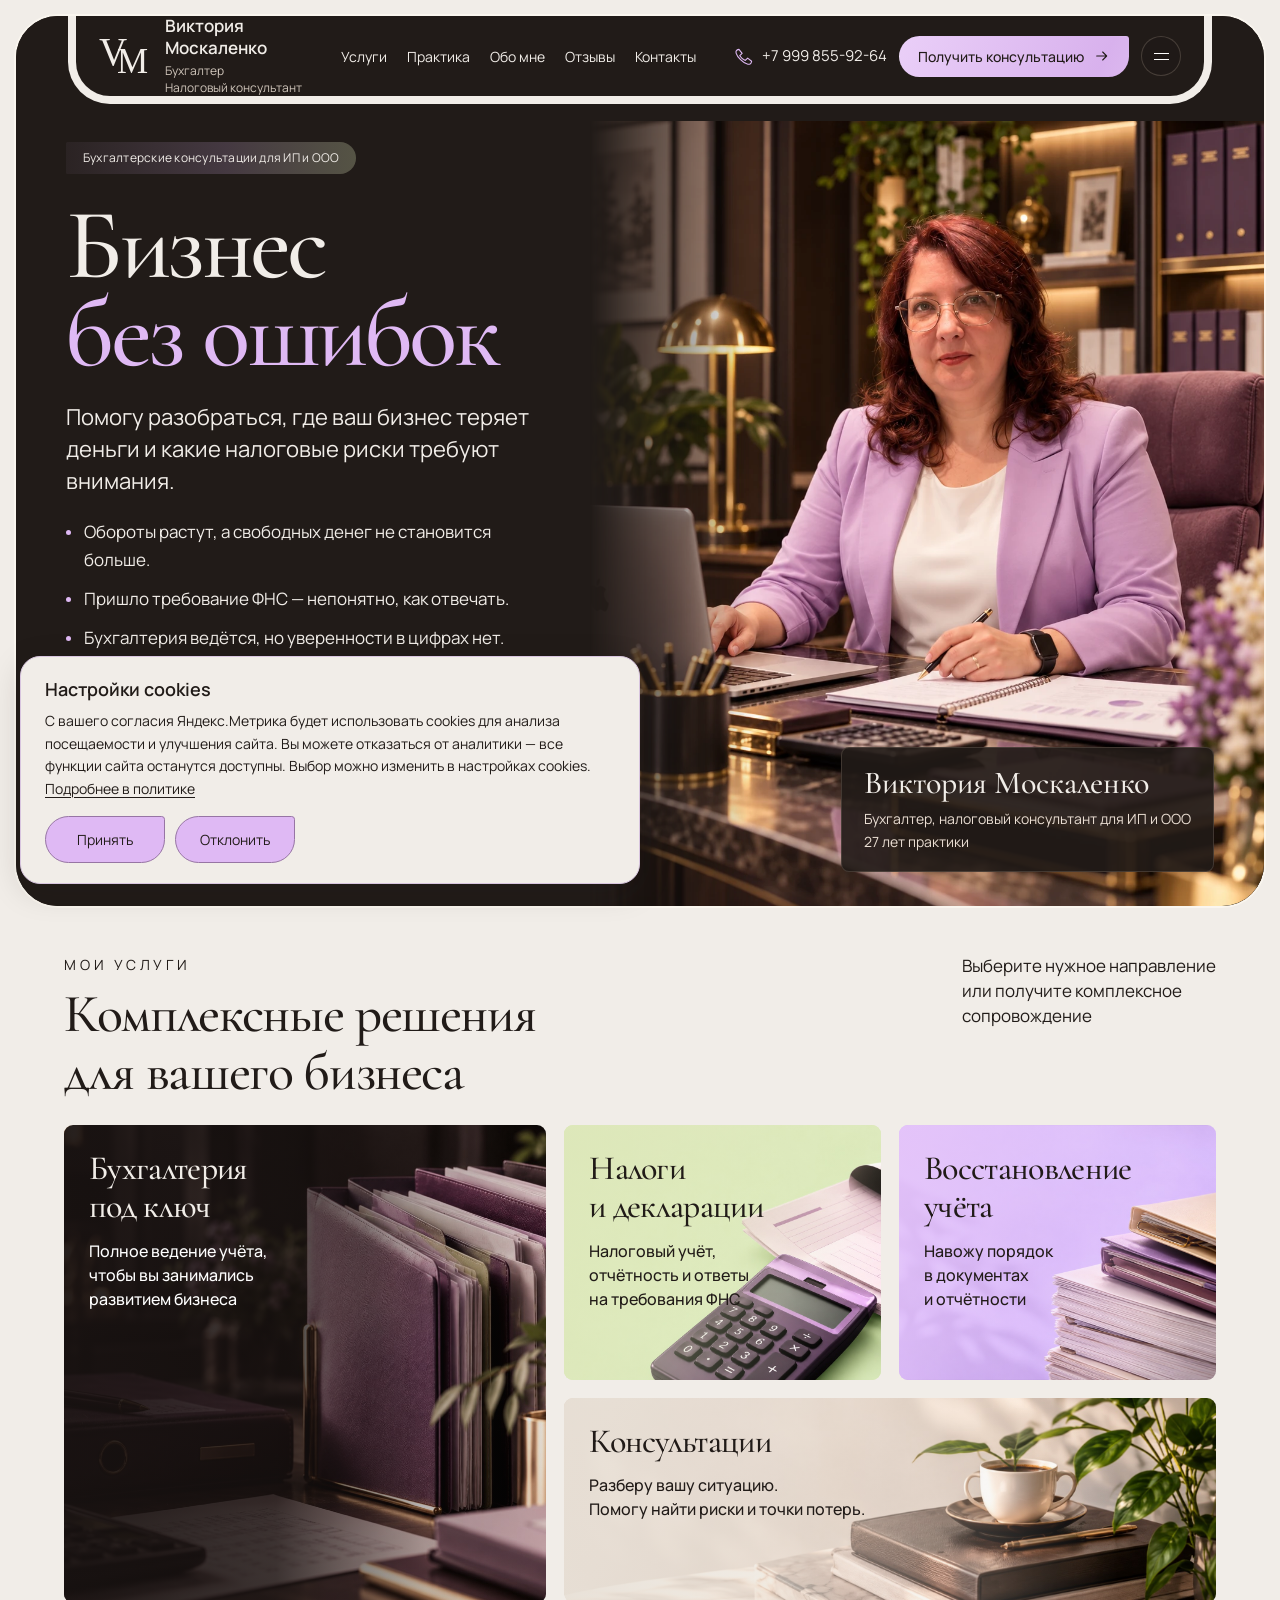
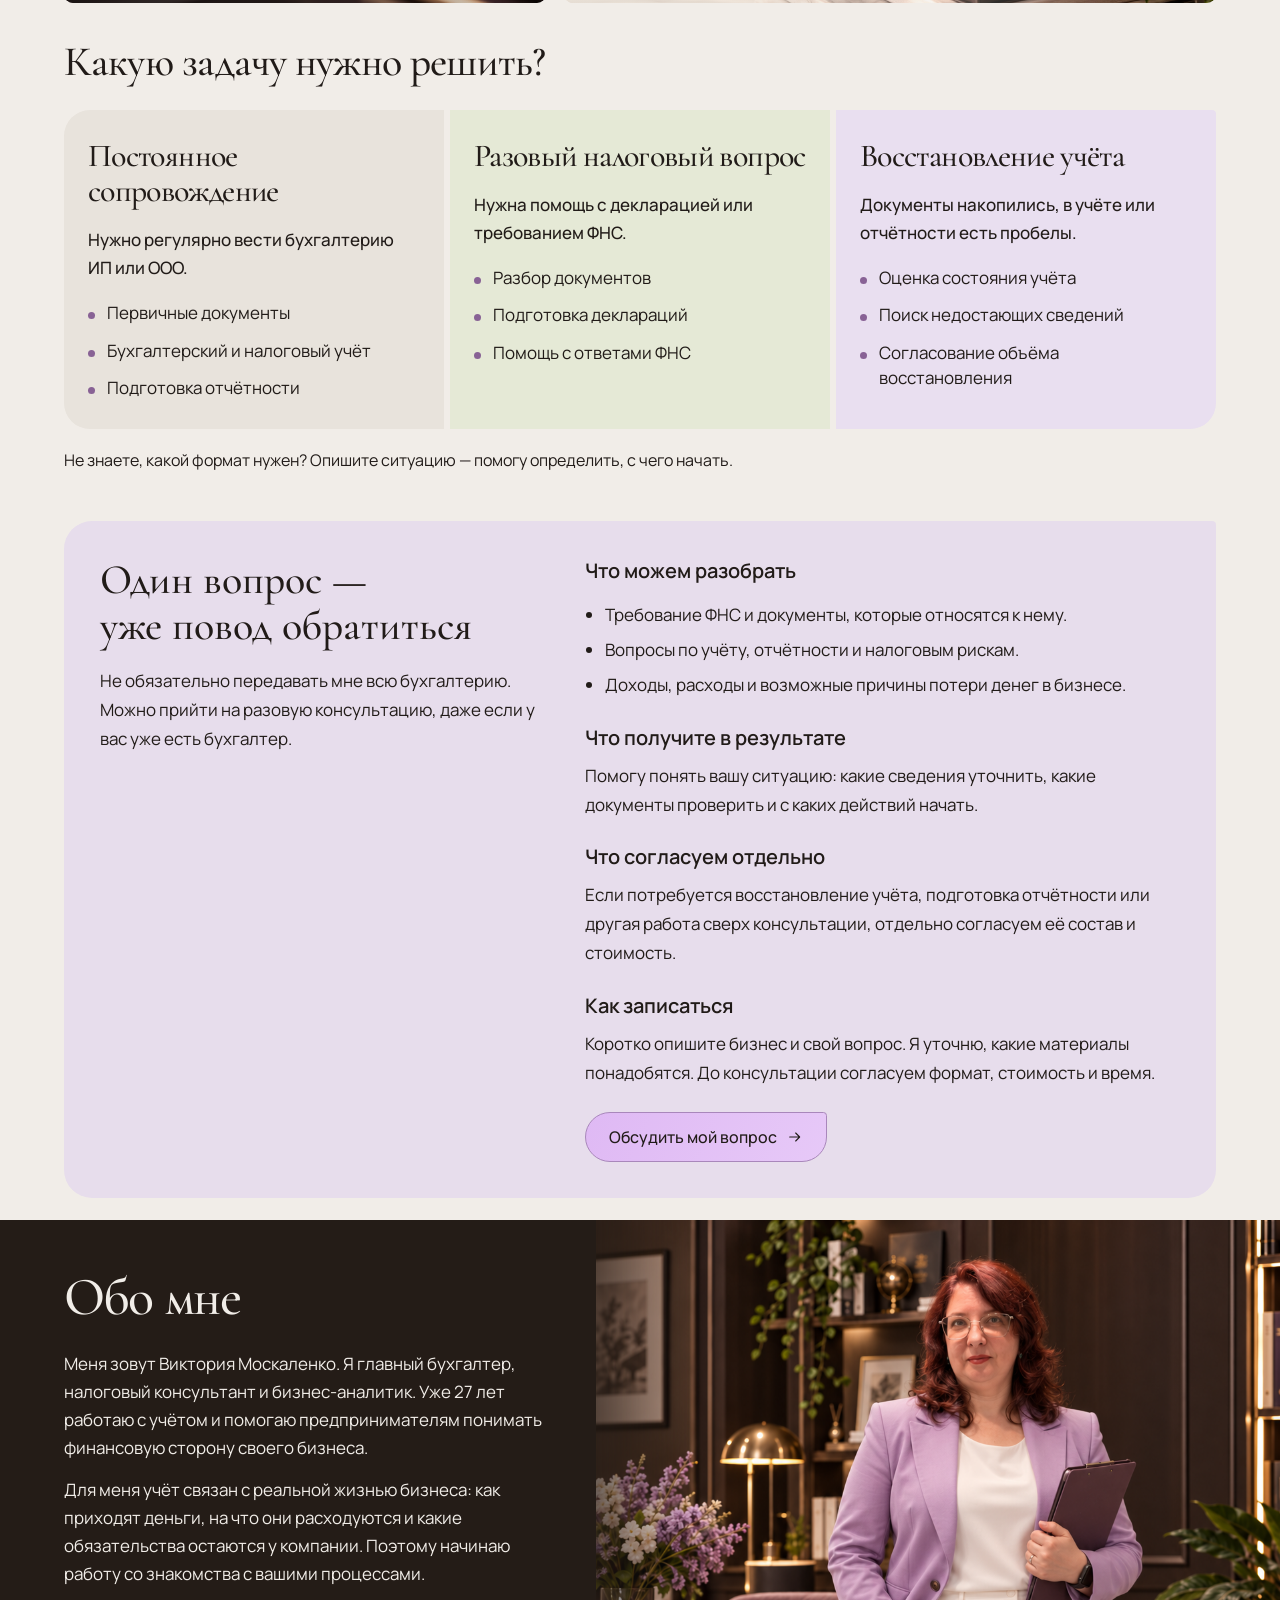
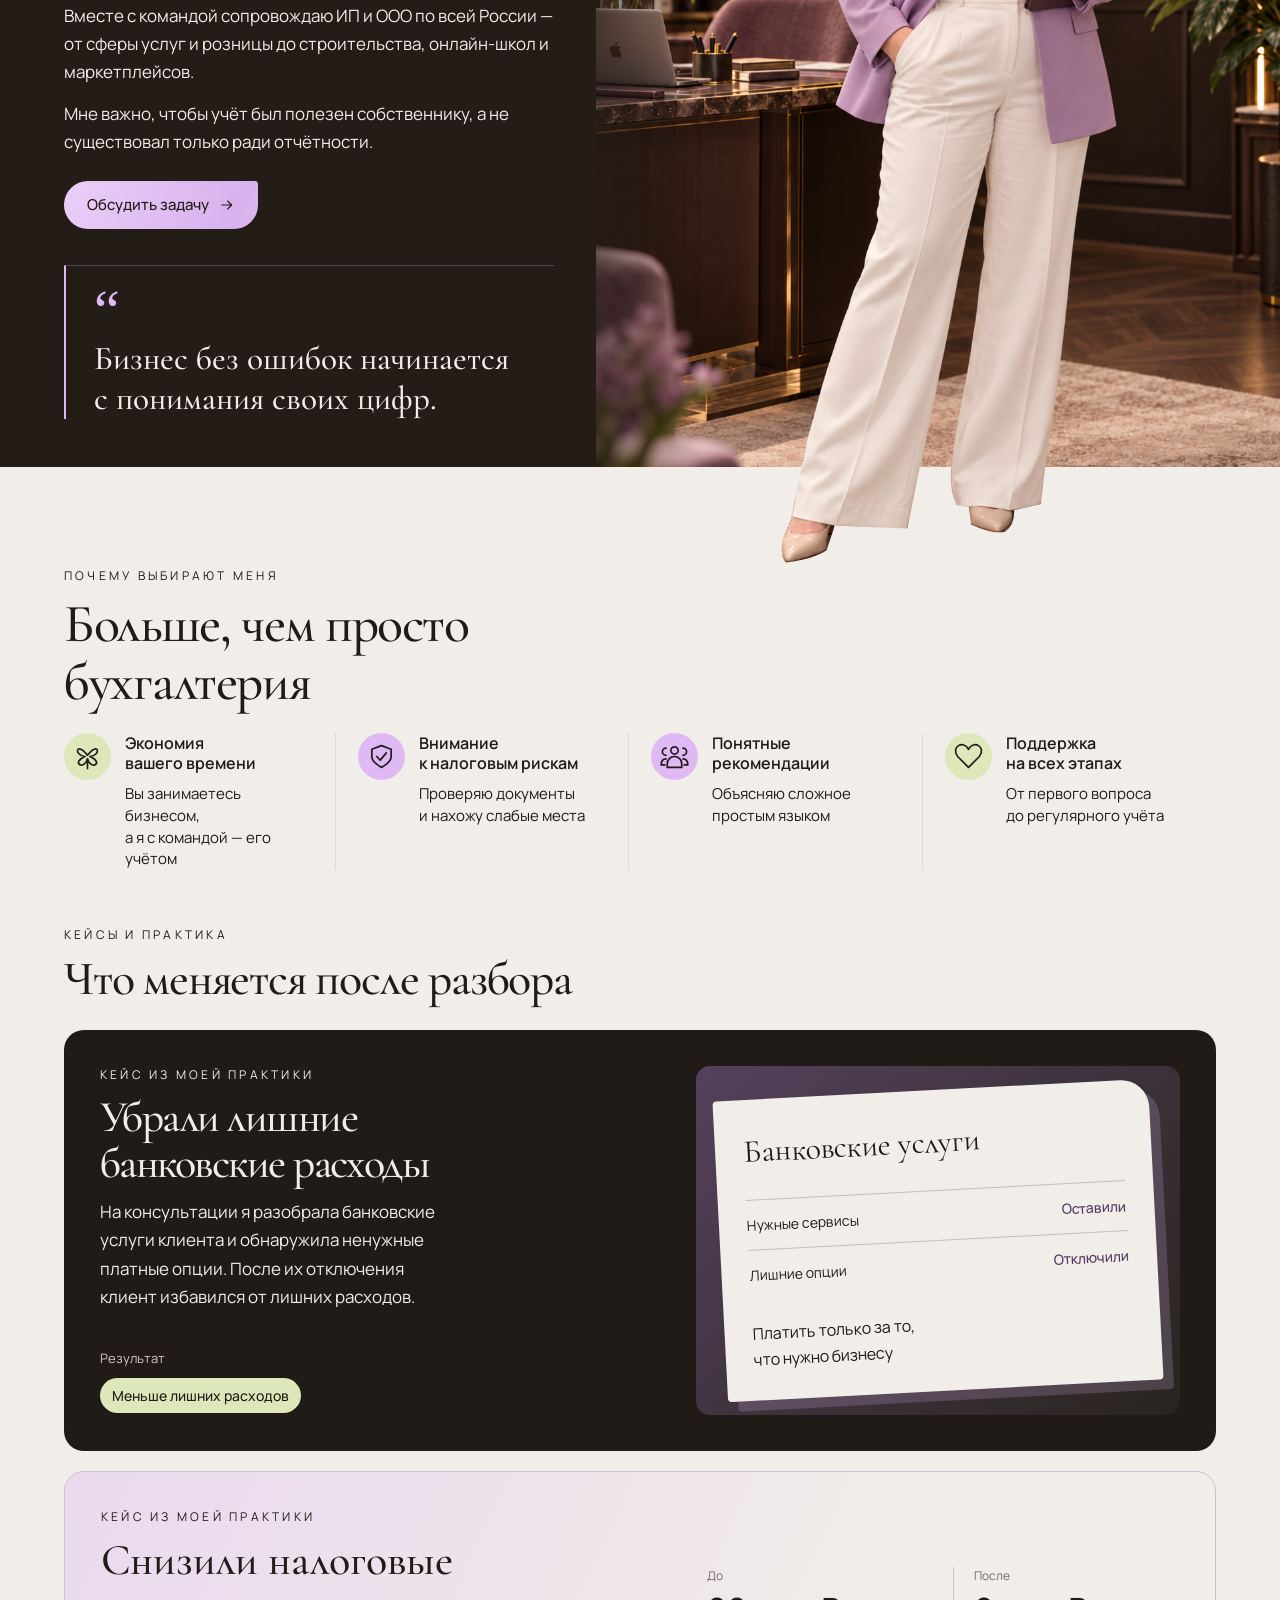
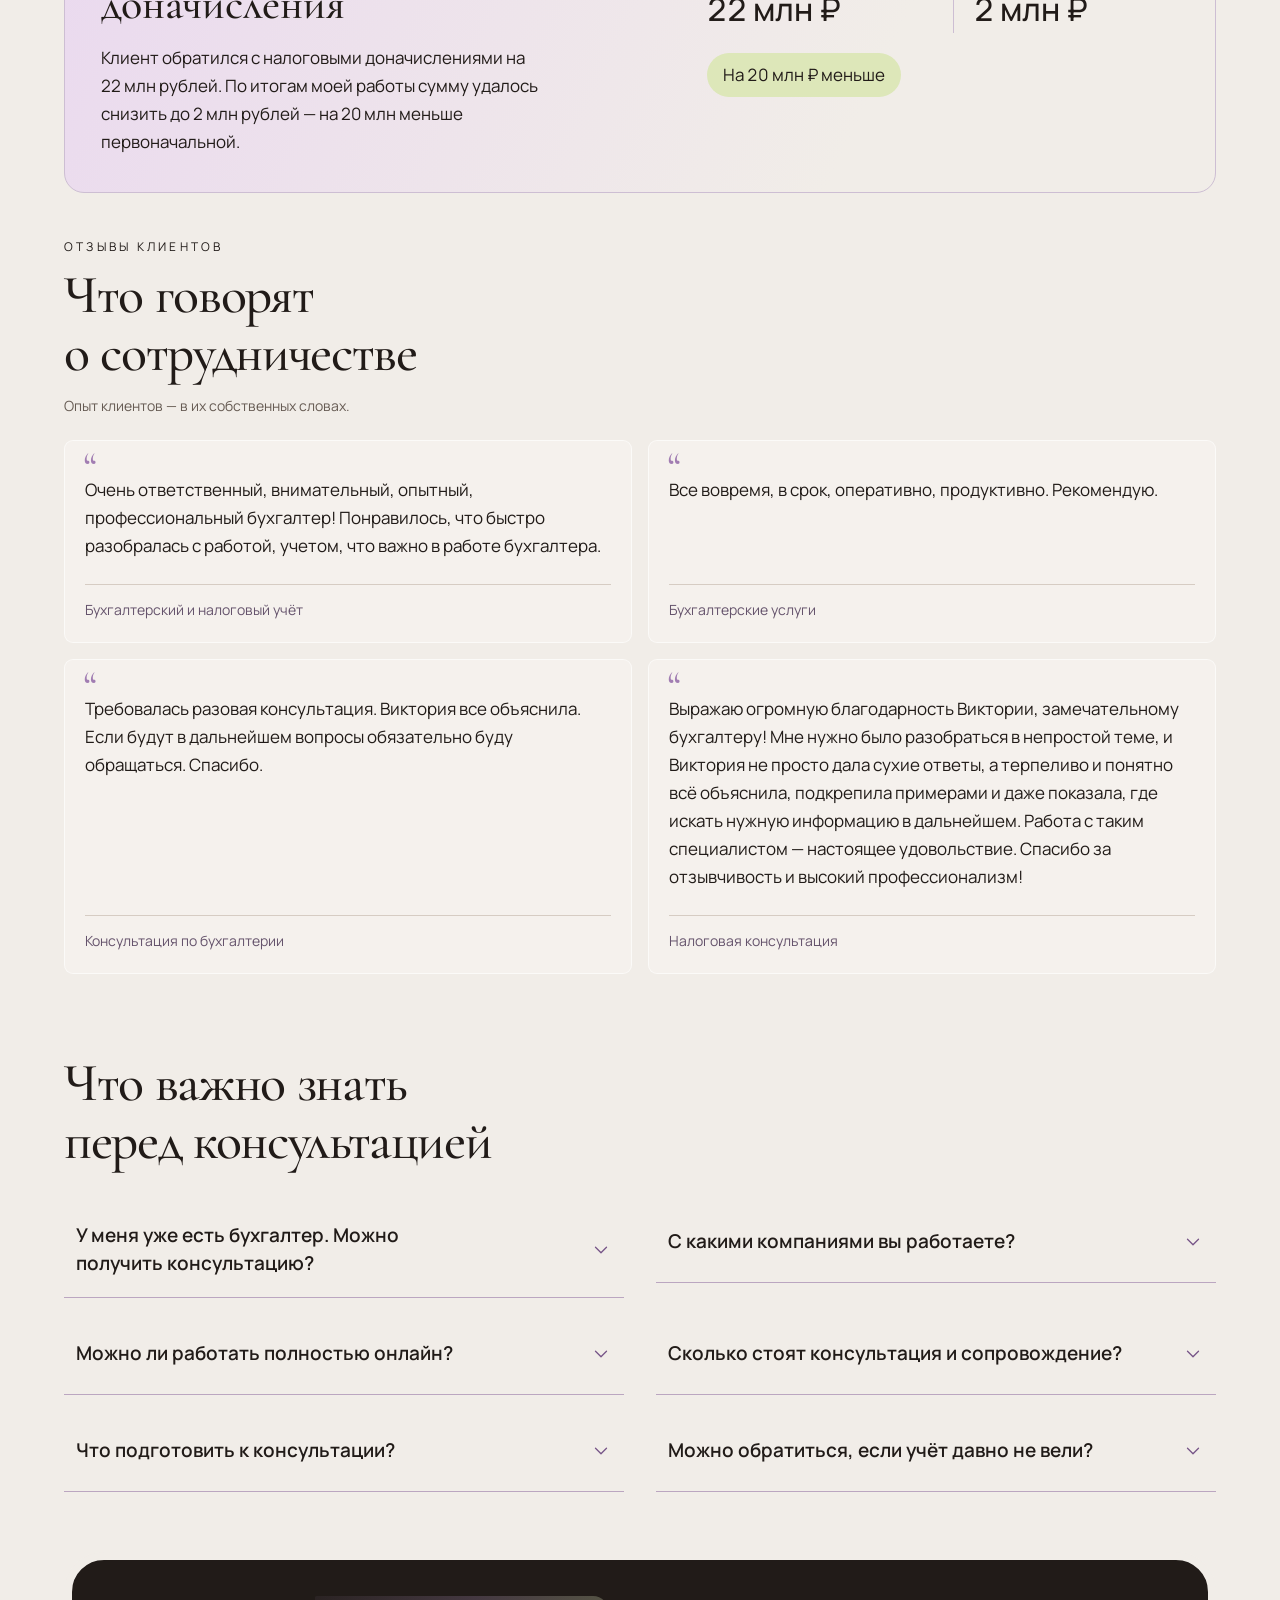
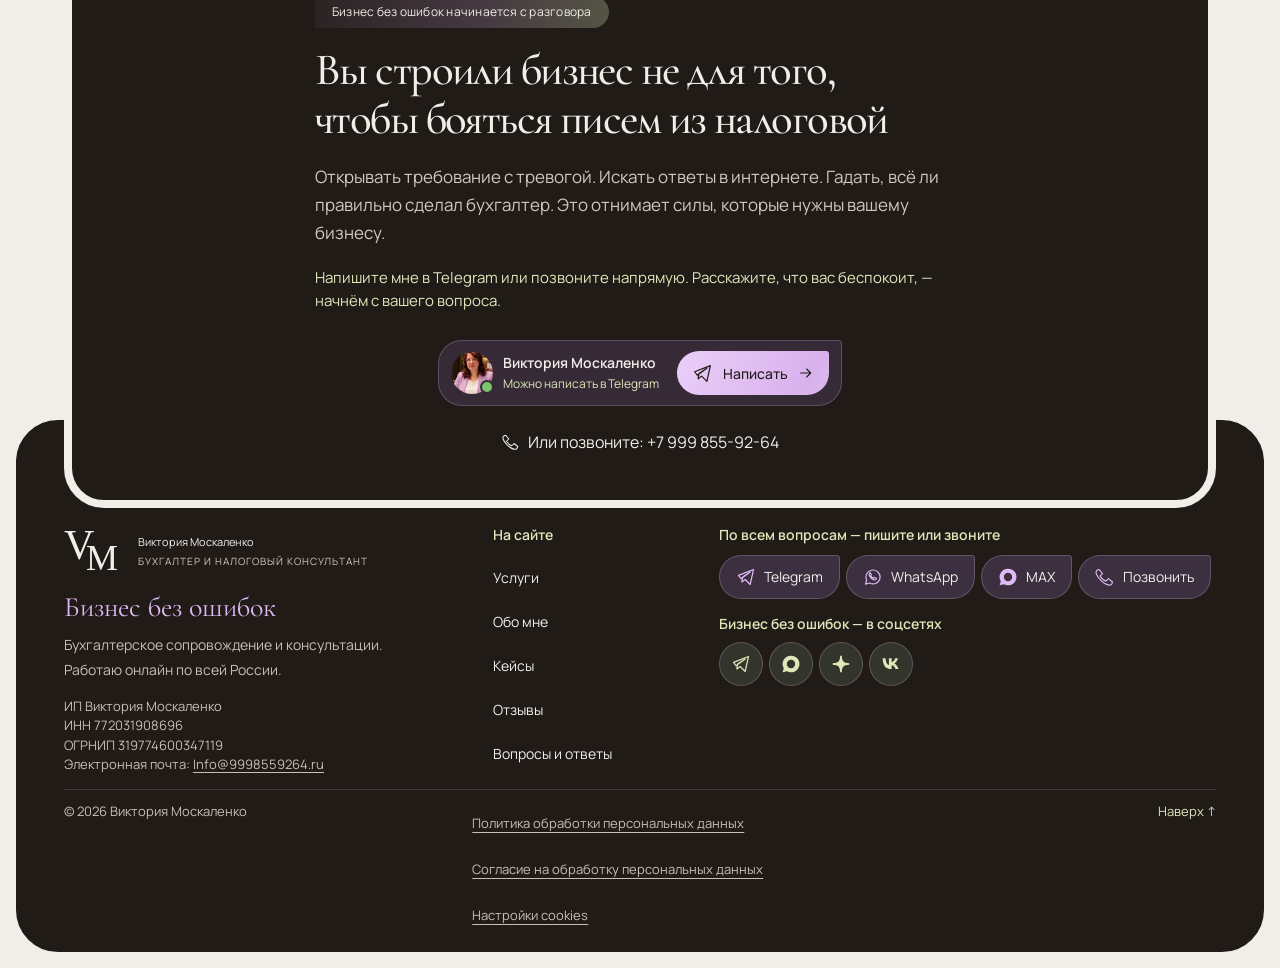
==== index.html @ 3e786dea "Add files via upload" ====
<!doctype html>
<html lang="ru">
<head>
<meta charset="utf-8"><meta name="viewport" content="width=device-width, initial-scale=1">
<title>Бухгалтер для ИП и ООО — Виктория Москаленко | Консультации онлайн</title>
<meta name="description" content="Бухгалтерское сопровождение ИП и ООО по всей России. Виктория Москаленко: 27 лет опыта, восстановление учёта, налоговые консультации и работа с требованиями ФНС.">
<meta property="og:title" content="Виктория Москаленко — бизнес без ошибок"><meta property="og:description" content="Бухгалтерия, налоги и отчётность под надёжным контролем. 27 лет практики."><meta property="og:image" content="assets/victoria-desk.webp"><meta property="og:type" content="website"><meta property="og:locale" content="ru_RU"><meta property="og:image:alt" content="Виктория Москаленко — бухгалтер и налоговый консультант"><meta name="twitter:card" content="summary_large_image"><meta name="twitter:title" content="Виктория Москаленко — бухгалтер для ИП и ООО"><meta name="twitter:description" content="Разберём учёт, налоговые риски и лишние расходы. Консультации онлайн по всей России."><meta name="twitter:image" content="assets/victoria-desk.webp"><meta name="theme-color" content="#211b18">
<link rel="icon" href="assets/monogram.svg" type="image/svg+xml">
<link rel="preconnect" href="https://fonts.googleapis.com"><link rel="preconnect" href="https://fonts.gstatic.com" crossorigin>
<link href="https://fonts.googleapis.com/css2?family=Cormorant+Garamond:wght@400;500;600&family=Manrope:wght@400;500;600;700&display=swap" rel="stylesheet">
<link rel="stylesheet" href="styles.css?v=20261029-r78"><script src="script.js?v=20261029-r78" defer></script>
<script type="application/ld+json">{"@context": "https://schema.org", "@type": "ProfessionalService", "name": "Виктория Москаленко — бухгалтерское сопровождение", "telephone": "+79998559264", "taxID": "772031908696", "areaServed": "Россия", "sameAs": ["https://t.me/bisnes_bes_oshibok", "https://max.ru/id772031908696_biz", "https://dzen.ru/id/5d626cc0ac412400aeb2bc1b", "https://vk.ru/bisnesbesoshibok"], "email": "Info@9998559264.ru", "description": "Бухгалтерское сопровождение ИП и ООО, восстановление учёта и налоговые консультации онлайн по всей России.", "identifier": {"@type": "PropertyValue", "propertyID": "ОГРНИП", "value": "319774600347119"}, "hasOfferCatalog": {"@type": "OfferCatalog", "name": "Бухгалтерские услуги", "itemListElement": [{"@type": "Offer", "itemOffered": {"@type": "Service", "name": "Бухгалтерское сопровождение ИП и ООО"}}, {"@type": "Offer", "itemOffered": {"@type": "Service", "name": "Налоговые консультации"}}, {"@type": "Offer", "itemOffered": {"@type": "Service", "name": "Восстановление учёта"}}, {"@type": "Offer", "itemOffered": {"@type": "Service", "name": "Подготовка отчётности"}}]}}</script>
</head>
<body>
<a class="skip" href="#main">Перейти к содержанию</a>
<svg class="symbols" aria-hidden="true"><defs><clipPath id="trouser-outline" clipPathUnits="objectBoundingBox"><path d="M .332 .72 L .505 .72 L .455 .885 L .349 .882 L .337 .906 Q .32 .914 .278 .918 Q .268 .915 .273 .895 L .285 .875 Z M .542 .72 L .675 .72 L .65 .861 L .611 .867 Q .612 .882 .598 .888 Q .58 .891 .548 .881 L .545 .864 L .527 .862 Q .516 .847 .519 .827 Z"/></clipPath>
<symbol id="arrow" viewBox="0 0 24 24"><path d="M4 12h15m-6-6 6 6-6 6"/></symbol>
<symbol id="shield" viewBox="0 0 24 24"><path d="m12 3 8 3v6c0 5-8 9-8 9s-8-4-8-9V6l8-3Z"/><path d="m8 12 3 3 5-6"/></symbol>
<symbol id="flower" viewBox="0 0 24 24"><path d="M12 11C3-1 0 11 10 12-2 17 9 24 12 14c3 10 14 3 2-2C24 11 21-1 12 11Z"/><path d="M12 14v8"/></symbol>
<symbol id="people" viewBox="0 0 24 24"><circle cx="12" cy="7" r="3"/><path d="M6 21v-3a6 6 0 0 1 12 0v3H6ZM5 5a3 3 0 0 0 0 6M19 5a3 3 0 0 1 0 6M5 14c-3 0-4 2-4 5h3m15-5c3 0 4 2 4 5h-3"/></symbol>
<symbol id="heart" viewBox="0 0 24 24"><path d="M12 21 3 12C-3 4 8-2 12 6 16-2 27 4 21 12L12 21Z"/></symbol>
<symbol id="briefcase" viewBox="0 0 24 24"><rect x="3" y="7" width="18" height="14" rx="2"/><path d="M8 7V3h8v4M3 12l9 3 9-3M12 12v5"/></symbol>
<symbol id="max" viewBox="0 0 24 24"><path fill="currentColor" stroke="none" fill-rule="evenodd" d="M12 2a10 10 0 0 0-8.7 15L2 22l5.2-1.3A10 10 0 1 0 12 2Zm0 5a5 5 0 1 1 0 10 5 5 0 0 1 0-10Z"/></symbol><symbol id="dzen" viewBox="0 0 24 24"><path fill="currentColor" stroke="none" d="M11 2C10.7 9 9 10.7 2 11v2c7 .3 8.7 2 9 9h2c.3-7 2-8.7 9-9v-2c-7-.3-8.7-2-9-9Z"/></symbol><symbol id="vk" viewBox="0 0 24 24"><path fill="currentColor" stroke="none" d="M2 5h3.5c.2 5.4 2.3 7.7 4 8.2V5h3.3v4.7c1.7-.2 3.6-2.3 4.2-4.7h3.3a9 9 0 0 1-4.2 6.3c1.9 1 3.8 3 4.9 6.7h-3.6c-.8-2.4-2.5-4.3-4.6-4.5V18h-.4C5 18 2.2 13 2 5Z"/></symbol><symbol id="telegram" viewBox="0 0 24 24"><path d="m3 10 18-7-4 18-6-6-4 3 1-6 9-6-11 8-3-4Z"/></symbol>
<symbol id="phone" viewBox="0 0 24 24"><path d="m5 3 4 5-3 3c2 3 4 5 7 6l3-3 5 4c-1 7-9 3-14-2S-2 4 5 3Z"/></symbol>
<symbol id="whatsapp" viewBox="0 0 24 24"><path d="M20.5 11.7a8.5 8.5 0 0 1-12.6 7.5L3 20.5l1.3-4.8A8.5 8.5 0 1 1 20.5 11.7Z"/><path d="M8 7.5c-.8.6-.8 1.8-.3 2.9 1.1 2.3 2.8 4 5.1 4.9 1.2.5 2.4.2 2.9-.6l.4-1-2.7-1.3-.9 1c-1.6-.7-2.7-1.8-3.3-3.2l.8-1-1.2-2.3Z"/></symbol></defs></svg>
<main id="main">
<div class="hero-wrap" id="top">
<div class="hero-back" aria-hidden="true"></div>
<img class="hero-photo" src="assets/victoria-desk.webp" alt="Виктория Москаленко за рабочим столом" width="1122" height="1402" fetchpriority="high">
<header class="header shell">
<a class="brand" href="#top" aria-label="Виктория Москаленко — на главную"><span class="monogram" aria-hidden="true">V<span>M</span></span><span>Виктория<br>Москаленко<small>Бухгалтер<br>Налоговый консультант</small></span></a>
<nav class="desktop-nav" aria-label="Основная навигация"><a href="#services">Услуги</a><a href="#practice">Практика</a><a href="#about">Обо мне</a><a href="#reviews">Отзывы</a><a href="#contact">Контакты</a></nav>
<div class="header-actions"><a class="header-phone" href="tel:+79998559264" aria-label="Позвонить Виктории: +7 999 855-92-64"><svg aria-hidden="true"><use href="#phone"/></svg><span>+7 999 855-92-64</span></a><a class="button small lavender" href="#contact">Получить консультацию<svg class="cta-arrow" aria-hidden="true"><use href="#arrow"/></svg></a><button class="circle menu-toggle" aria-label="Открыть меню" aria-expanded="false" aria-controls="mobile-menu"><span></span><span></span></button></div>
<nav id="mobile-menu" class="menu" aria-label="Меню" hidden><a href="#services">Услуги</a><a href="#about">Обо мне</a><a href="#practice">Из практики</a><a href="#reviews">Отзывы</a><a href="#contact">Получить консультацию</a></nav>
</header>
<section class="hero shell" aria-labelledby="hero-title">
<div class="hero-copy"><p class="eyebrow gradient-label">Бухгалтерские консультации для ИП и ООО</p><h1 id="hero-title">Бизнес<br><span>без ошибок</span></h1><p class="hero-lead">Помогу разобраться, где ваш бизнес теряет деньги и какие налоговые риски требуют внимания.</p>
<ul class="hero-situations"><li>Обороты растут, а <span>свободных денег не становится больше.</span></li><li>Пришло требование ФНС — <span>непонятно, как отвечать.</span></li><li>Бухгалтерия ведётся, но <span>уверенности в цифрах нет.</span></li></ul>
<p class="hero-consultation">Провожу консультации для собственников бизнеса — чтобы вместо тревоги и догадок появилась ясность в цифрах.</p>
<div class="actions"><a class="consultation-button" href="#contact"><span class="consultation-button__label">Записаться на консультацию</span><svg class="cta-arrow" aria-hidden="true"><use href="#arrow"/></svg></a><a class="hero-services-link" href="#services">Узнать об услугах</a></div><p class="hero-contact-hint">Работаю по всей России</p></div>
<div class="hero-identity"><strong>Виктория Москаленко</strong><span>Бухгалтер, налоговый консультант для ИП и ООО</span><span>27 лет практики</span></div>

</section>
</div>
<section class="services shell" id="services" aria-labelledby="services-title"><div class="section-heading"><div><p class="eyebrow">Мои услуги</p><h2 id="services-title">Комплексные решения<br>для вашего бизнеса</h2></div><div class="section-aside"><p>Выберите нужное направление<br>или получите комплексное<br>сопровождение</p></div></div>
<div class="service-grid">
<a class="service keeping" href="#keeping-scope"><img src="assets/svc-keeping.jpg" alt="" loading="lazy"><div><h3>Бухгалтерия<br>под ключ</h3><p>Полное ведение учёта,<br>чтобы вы занимались<br>развитием бизнеса</p></div></a>
<a class="service taxes" href="#tax-scope"><img src="assets/svc-tax.jpg" alt="" loading="lazy"><div><h3>Налоги<br>и декларации</h3><p>Налоговый учёт,<br>отчётность и ответы<br>на требования ФНС</p></div></a>
<a class="service restore" href="#restore-scope"><img src="assets/svc-restore.jpg" alt="" loading="lazy"><div><h3>Восстановление<br>учёта</h3><p>Навожу порядок<br>в документах<br>и отчётности</p></div></a>
<a class="service consult" href="#consultation-scope"><img src="assets/svc-consult.jpg" alt="" loading="lazy"><div><h3>Консультации</h3><p>Разберу вашу ситуацию.<br>Помогу найти риски и точки потерь.</p></div></a>
</div><section class="svc-detail service-choice" aria-labelledby="service-choice-title"><h3 id="service-choice-title" class="service-choice-title">Какую задачу нужно решить?</h3><div class="sd-packages">
<article class="sd-package" id="keeping-scope"><h4>Постоянное сопровождение</h4><p class="sd-lead">Нужно регулярно вести бухгалтерию ИП или ООО.</p><ul><li>Первичные документы</li><li>Бухгалтерский и налоговый учёт</li><li>Подготовка отчётности</li></ul></article>
<article class="sd-package" id="tax-scope"><h4>Разовый налоговый вопрос</h4><p class="sd-lead">Нужна помощь с декларацией или требованием ФНС.</p><ul><li>Разбор документов</li><li>Подготовка деклараций</li><li>Помощь с ответами ФНС</li></ul></article>
<article class="sd-package" id="restore-scope"><h4>Восстановление учёта</h4><p class="sd-lead">Документы накопились, в учёте или отчётности есть пробелы.</p><ul><li>Оценка состояния учёта</li><li>Поиск недостающих сведений</li><li>Согласование объёма восстановления</li></ul></article>
</div><p class="service-choice-help">Не знаете, какой формат нужен? Опишите ситуацию — помогу определить, с чего начать.</p></section>
<div class="consultation-scope" id="consultation-scope"><div class="consultation-scope-intro"><h3>Один вопрос —<br>уже повод обратиться</h3><p>Не обязательно передавать мне всю бухгалтерию. Можно прийти на разовую консультацию, даже если у вас уже есть бухгалтер.</p></div><div class="consultation-scope-content"><h4>Что можем разобрать</h4><ul><li>Требование ФНС и документы, которые относятся к нему.</li><li>Вопросы по учёту, отчётности и налоговым рискам.</li><li>Доходы, расходы и возможные причины потери денег в бизнесе.</li></ul><h4>Что получите в результате</h4><p>Помогу понять вашу ситуацию: какие сведения уточнить, какие документы проверить и с каких действий начать.</p><h4>Что согласуем отдельно</h4><p>Если потребуется восстановление учёта, подготовка отчётности или другая работа сверх консультации, отдельно согласуем её состав и стоимость.</p><h4>Как записаться</h4><p>Коротко опишите бизнес и свой вопрос. Я уточню, какие материалы понадобятся. До консультации согласуем формат, стоимость и время.</p><a class="button lavender" href="#footer-contacts">Обсудить мой вопрос<svg class="cta-arrow" aria-hidden="true"><use href="#arrow"/></svg></a></div></div>
</section>
<section class="about" id="about" aria-labelledby="about-title"><div class="about-scene" aria-hidden="true"><div class="about-scene-room"><img src="assets/victoria-full-original.png" alt="" width="1024" height="1536" loading="lazy"></div><img class="about-scene-figure" src="assets/victoria-full-original.png" alt="" width="1024" height="1536" loading="lazy"></div><div class="shell about-inner"><div class="about-copy"><h2 id="about-title">Обо мне</h2><div class="about-description"><p>Меня зовут Виктория Москаленко. Я главный бухгалтер, налоговый консультант и бизнес-аналитик. Уже 27 лет работаю с учётом и помогаю предпринимателям понимать финансовую сторону своего бизнеса.</p><p>Для меня учёт связан с реальной жизнью бизнеса: как приходят деньги, на что они расходуются и какие обязательства остаются у компании. Поэтому начинаю работу со знакомства с вашими процессами.</p><p>Вместе с командой сопровождаю ИП и ООО по всей России — от сферы услуг и розницы до строительства, онлайн-школ и маркетплейсов.</p><p>Мне важно, чтобы учёт был полезен собственнику, а не существовал только ради отчётности.</p></div>
<div class="actions"><a class="button lavender" href="#contact">Обсудить задачу<svg class="cta-arrow" aria-hidden="true"><use href="#arrow"/></svg></a></div>
<blockquote class="about-motto"><span class="about-motto-mark" aria-hidden="true">“</span><p>Бизнес без ошибок начинается с понимания своих цифр.</p></blockquote>
</div>
</div></section>
<section class="benefits shell" aria-labelledby="benefits-title"><p class="eyebrow">Почему выбирают меня</p><h2 id="benefits-title">Больше, чем просто<br>бухгалтерия</h2><div class="benefit-grid">
<div><span class="icon sage"><svg aria-hidden="true"><use href="#flower"/></svg></span><div><h3>Экономия<br>вашего времени</h3><p>Вы занимаетесь бизнесом,<br>а я с командой — его учётом</p></div></div>
<div><span class="icon lavender"><svg aria-hidden="true"><use href="#shield"/></svg></span><div><h3>Внимание<br>к налоговым рискам</h3><p>Проверяю документы<br>и нахожу слабые места</p></div></div>
<div><span class="icon lavender"><svg aria-hidden="true"><use href="#people"/></svg></span><div><h3>Понятные<br>рекомендации</h3><p>Объясняю сложное<br>простым языком</p></div></div>
<div><span class="icon sage"><svg aria-hidden="true"><use href="#heart"/></svg></span><div><h3>Поддержка<br>на всех этапах</h3><p>От первого вопроса<br>до регулярного учёта</p></div></div>
</div></section>
<section class="practice shell" id="practice" aria-labelledby="cases-title"><div class="section-heading"><div><p class="eyebrow">Кейсы и практика</p><h2 id="cases-title">Что меняется после разбора</h2></div></div><div class="practice-card"><div class="practice-copy"><p class="eyebrow">Кейс из моей практики</p><h3 id="practice-title">Убрали лишние<br>банковские расходы</h3><p>На консультации я разобрала банковские услуги клиента и обнаружила ненужные платные опции. После их отключения клиент избавился от лишних расходов.</p></div><div class="practice-result"><span>Результат</span><b class="sage">Меньше лишних расходов</b></div><div class="case-visual" aria-label="Результат разбора банковских расходов"><div class="case-document"><span class="case-document-title">Банковские услуги</span><div><span>Нужные сервисы</span><b>Оставили</b></div><div><span>Лишние опции</span><b>Отключили</b></div><p>Платить только за то,<br>что нужно бизнесу</p></div></div></div><article class="tax-case" aria-labelledby="tax-case-title"><div><p class="eyebrow">Кейс из моей практики</p><h3 id="tax-case-title">Снизили налоговые<br>доначисления</h3><p>Клиент обратился с налоговыми доначислениями на 22 млн рублей. По итогам моей работы сумму удалось снизить до 2 млн рублей — на 20 млн меньше первоначальной.</p></div><div class="tax-case-numbers"><div><span>До</span><strong>22 млн ₽</strong></div><div><span>После</span><strong>2 млн ₽</strong></div><p>На 20 млн ₽ меньше</p></div></article></section>
<div class="reviews-decoration"><img class="reviews-lilac" src="assets/lilac-reviews.png" alt="" aria-hidden="true" loading="lazy"><section class="reviews shell" id="reviews" aria-labelledby="reviews-title"><div class="reviews-heading"><p class="eyebrow">Отзывы клиентов</p><h2 id="reviews-title">Что говорят<br>о сотрудничестве</h2><p class="review-intro">Опыт клиентов — в их собственных словах.</p></div>
<div class="review-window"><div class="review-track" id="review-track" role="region" aria-label="Отзывы клиентов">
<article class="review"><span class="quote" aria-hidden="true">“</span><blockquote>Очень ответственный, внимательный, опытный, профессиональный бухгалтер! Понравилось, что быстро разобралась с работой, учетом, что важно в работе бухгалтера.</blockquote><p class="review-service">Бухгалтерский и налоговый учёт</p></article>
<article class="review"><span class="quote" aria-hidden="true">“</span><blockquote>Все вовремя, в срок, оперативно, продуктивно. Рекомендую.</blockquote><p class="review-service">Бухгалтерские услуги</p></article>
<article class="review"><span class="quote" aria-hidden="true">“</span><blockquote>Требовалась разовая консультация. Виктория все объяснила. Если будут в дальнейшем вопросы обязательно буду обращаться. Спасибо.</blockquote><p class="review-service">Консультация по бухгалтерии</p></article>
<article class="review"><span class="quote" aria-hidden="true">“</span><blockquote>Выражаю огромную благодарность Виктории, замечательному бухгалтеру! Мне нужно было разобраться в непростой теме, и Виктория не просто дала сухие ответы, а терпеливо и понятно всё объяснила, подкрепила примерами и даже показала, где искать нужную информацию в дальнейшем. Работа с таким специалистом — настоящее удовольствие. Спасибо за отзывчивость и высокий профессионализм!</blockquote><p class="review-service">Налоговая консультация</p></article>
</div></div></section></div>
<section class="faq shell" id="faq" aria-labelledby="faq-title"><h2 id="faq-title">Что важно знать<br>перед консультацией</h2><div class="faq-answers"><article class="faq-answer"><h3><button class="faq-trigger" id="faq-question-1" type="button" aria-expanded="true" aria-controls="faq-panel-1"><span>У меня уже есть бухгалтер. Можно получить консультацию?</span><svg viewBox="0 0 24 24" aria-hidden="true"><path d="m6 9 6 6 6-6"/></svg></button></h3><div class="faq-panel" id="faq-panel-1" role="region" aria-labelledby="faq-question-1"><div class="faq-panel-inner"><p>Да. Можно обсудить отдельный вопрос по учёту, налоговым рискам или финансовой стороне бизнеса. Формат и объём консультации согласуем под вашу задачу.</p></div></div></article><article class="faq-answer"><h3><button class="faq-trigger" id="faq-question-2" type="button" aria-expanded="true" aria-controls="faq-panel-2"><span>С какими компаниями вы работаете?</span><svg viewBox="0 0 24 24" aria-hidden="true"><path d="m6 9 6 6 6-6"/></svg></button></h3><div class="faq-panel" id="faq-panel-2" role="region" aria-labelledby="faq-question-2"><div class="faq-panel-inner"><p>Работаю с ИП и ООО по всей России: сфера услуг, розница, строительство, онлайн-школы и маркетплейсы. На первом обращении обсудим особенности вашего бизнеса и задачу.</p></div></div></article><article class="faq-answer"><h3><button class="faq-trigger" id="faq-question-3" type="button" aria-expanded="true" aria-controls="faq-panel-3"><span>Можно ли работать полностью онлайн?</span><svg viewBox="0 0 24 24" aria-hidden="true"><path d="m6 9 6 6 6-6"/></svg></button></h3><div class="faq-panel" id="faq-panel-3" role="region" aria-labelledby="faq-question-3"><div class="faq-panel-inner"><p>Да. Консультации и бухгалтерское сопровождение доступны дистанционно. Способ связи и обмена документами согласуем перед началом работы.</p></div></div></article><article class="faq-answer"><h3><button class="faq-trigger" id="faq-question-4" type="button" aria-expanded="true" aria-controls="faq-panel-4"><span>Сколько стоят консультация и сопровождение?</span><svg viewBox="0 0 24 24" aria-hidden="true"><path d="m6 9 6 6 6-6"/></svg></button></h3><div class="faq-panel" id="faq-panel-4" role="region" aria-labelledby="faq-question-4"><div class="faq-panel-inner"><p>Рассчитываю стоимость индивидуально: она зависит от задачи, объёма документов и состояния учёта. Опишите вашу ситуацию — обсудим объём работы и стоимость.</p></div></div></article><article class="faq-answer"><h3><button class="faq-trigger" id="faq-question-5" type="button" aria-expanded="true" aria-controls="faq-panel-5"><span>Что подготовить к консультации?</span><svg viewBox="0 0 24 24" aria-hidden="true"><path d="m6 9 6 6 6-6"/></svg></button></h3><div class="faq-panel" id="faq-panel-5" role="region" aria-labelledby="faq-question-5"><div class="faq-panel-inner"><p>Коротко опишите ваш бизнес и вопрос, который хотите решить. Если речь о конкретном документе или требовании, сообщите об этом при записи: уточним, какие материалы понадобятся.</p></div></div></article><article class="faq-answer"><h3><button class="faq-trigger" id="faq-question-6" type="button" aria-expanded="true" aria-controls="faq-panel-6"><span>Можно обратиться, если учёт давно не вели?</span><svg viewBox="0 0 24 24" aria-hidden="true"><path d="m6 9 6 6 6-6"/></svg></button></h3><div class="faq-panel" id="faq-panel-6" role="region" aria-labelledby="faq-question-6"><div class="faq-panel-inner"><p>Да, я занимаюсь восстановлением учёта. Начнём с оценки текущей ситуации и имеющихся документов, затем определим объём восстановления.</p></div></div></article></div></section>
<section class="contact shell" id="contact" aria-labelledby="contact-title"><div class="contact-bar"><div><p class="gradient-label">Бизнес без ошибок начинается с разговора</p><h2 id="contact-title">Вы строили бизнес не для того, чтобы бояться писем из налоговой</h2><p class="contact-description">Открывать требование с тревогой. Искать ответы в интернете. Гадать, всё ли правильно сделал бухгалтер. Это отнимает силы, которые нужны вашему бизнесу.</p><p class="contact-prompt">Напишите мне в Telegram или позвоните напрямую. Расскажите, что вас беспокоит, — начнём с вашего вопроса.</p></div><div class="contact-options"><div class="personal-contact"><div class="personal-contact-person"><span class="personal-contact-avatar"><span class="personal-contact-photo"><img src="assets/victoria-desk.webp" width="1122" height="1402" alt="" loading="lazy"></span><span class="contact-available-dot" aria-hidden="true"></span></span><div><strong>Виктория Москаленко</strong><span>Можно написать в Telegram</span></div></div><a class="button lavender personal-contact-link" aria-label="Написать Виктории в Telegram" href="https://t.me/va9998559264" target="_blank" rel="noopener noreferrer"><svg aria-hidden="true"><use href="#telegram"/></svg><span>Написать</span><svg class="cta-arrow" aria-hidden="true"><use href="#arrow"/></svg></a></div><a class="contact-direct-phone" href="tel:+79998559264"><svg aria-hidden="true"><use href="#phone"/></svg><span>Или позвоните: +7 999 855-92-64</span></a></div></div></section>
</main>
<footer class="footer" id="footer"><div class="shell"><div class="footer-grid"><div class="footer-intro"><a class="brand" href="#top"><span class="monogram" aria-hidden="true">V<span>M</span></span><span>Виктория Москаленко<small>Бухгалтер и налоговый консультант</small></span></a><p>Бизнес без ошибок</p><span>Бухгалтерское сопровождение и консультации.<br>Работаю онлайн по всей России.</span><p class="footer-requisites">ИП Виктория Москаленко<br>ИНН 772031908696<br>ОГРНИП 319774600347119<br>Электронная почта: <a href="mailto:Info@9998559264.ru">Info@9998559264.ru</a></p></div><nav class="footer-nav" aria-label="Навигация внизу страницы"><h3>На сайте</h3><a href="#services">Услуги</a><a href="#about">Обо мне</a><a href="#practice">Кейсы</a><a href="#reviews">Отзывы</a><a href="#faq">Вопросы и ответы</a></nav><div class="footer-reach" id="footer-contacts" tabindex="-1"><h3>По всем вопросам — пишите или звоните</h3><div class="social-chips" aria-label="Способы связи"><a class="social-chip" href="https://t.me/va9998559264" target="_blank" rel="noopener noreferrer" aria-label="Написать мне в Telegram"><svg aria-hidden="true"><use href="#telegram"/></svg><span>Telegram</span></a><a class="social-chip" href="https://wa.me/79998559264" target="_blank" rel="noopener noreferrer" aria-label="Написать мне в WhatsApp"><svg aria-hidden="true"><use href="#whatsapp"/></svg><span>WhatsApp</span></a><a class="social-chip" href="https://max.ru/u/f9LHodD0cOKcvzY1MMMkOJXTP7jA3j_sU9ZykA98SSbPlLqDbWfJHhDuvBs" target="_blank" rel="noopener noreferrer" aria-label="Написать мне в MAX"><svg aria-hidden="true"><use href="#max"/></svg><span>MAX</span></a><a class="social-chip" href="tel:+79998559264" aria-label="Позвонить: +7 999 855-92-64" title="+7 999 855-92-64"><svg aria-hidden="true"><use href="#phone"/></svg><span>Позвонить</span></a></div><h3 class="footer-public-title">Бизнес без ошибок — в соцсетях</h3><div class="social-chips social-chips-public" aria-label="Каналы и публикации"><a class="social-chip" href="https://t.me/bisnes_bes_oshibok" target="_blank" rel="noopener noreferrer" aria-label="Публикации в Telegram" title="Telegram"><svg aria-hidden="true"><use href="#telegram"/></svg></a><a class="social-chip" href="https://max.ru/id772031908696_biz" target="_blank" rel="noopener noreferrer" aria-label="Публикации в MAX" title="MAX"><svg aria-hidden="true"><use href="#max"/></svg></a><a class="social-chip" href="https://dzen.ru/id/5d626cc0ac412400aeb2bc1b" target="_blank" rel="noopener noreferrer" aria-label="Публикации в Дзен" title="Дзен"><svg aria-hidden="true"><use href="#dzen"/></svg></a><a class="social-chip" href="https://vk.ru/bisnesbesoshibok" target="_blank" rel="noopener noreferrer" aria-label="Публикации в VK" title="VK"><svg aria-hidden="true"><use href="#vk"/></svg></a></div></div></div><div class="footer-bottom"><span>© 2026 Виктория Москаленко</span><div class="footer-docs"><a href="privacy.html" target="_blank" rel="noopener">Политика обработки персональных данных</a><a href="consent.html" target="_blank" rel="noopener">Согласие на обработку персональных данных</a><button type="button" class="cookie-settings" data-cookie-settings>Настройки cookies</button></div><a class="footer-top" href="#top">Наверх ↑</a></div></div></footer>
<aside class="cookie-notice" aria-labelledby="cookie-title" hidden><div><h2 id="cookie-title">Настройки cookies</h2><p>С вашего согласия Яндекс.Метрика будет использовать cookies для анализа посещаемости и улучшения сайта. Вы можете отказаться от аналитики — все функции сайта останутся доступны. Выбор можно изменить в настройках cookies. <a href="privacy.html#cookies">Подробнее в политике</a></p></div><div class="cookie-actions"><button class="button" type="button" data-cookie-choice="accept">Принять</button><button class="button" type="button" data-cookie-choice="reject">Отклонить</button></div></aside>
</body></html>
---- styles.css ----
:root{--ink:#211b18;--cream:#f1ede8;--lavender:#dfb9f4;--sage:#dde7b9;--muted:#746c66;--serif:'Cormorant Garamond',Georgia,serif;--sans:'Manrope',Arial,sans-serif}*{box-sizing:border-box}html{scroll-behavior:smooth;scroll-padding-top:24px}body{margin:0;background:var(--cream);color:var(--ink);font-family:var(--sans);font-size:15px;line-height:1.5}a{color:inherit;text-decoration:none}button{font:inherit;color:inherit;cursor:pointer}svg{width:24px;height:24px;fill:none;stroke:currentColor;stroke-width:1.4;stroke-linecap:round;stroke-linejoin:round;flex-shrink:0}img{display:block;max-width:100%}h1,h2,h3,p{margin:0}h1,h2,h3{font-weight:500}h1,h2{font-family:var(--serif);line-height:.91;letter-spacing:-.035em}h2{font-size:clamp(38px,4.2vw,60px)}[hidden]{display:none!important}.symbols{position:absolute;width:0;height:0;overflow:hidden}.shell{width:min(1180px,90%);margin-inline:auto}.eyebrow{text-transform:uppercase;font-size:10px;letter-spacing:.27em;margin-bottom:10px}.button{display:inline-flex;align-items:center;justify-content:center;gap:24px;min-height:48px;padding:12px 23px;border-radius:30px;font-size:12px;font-weight:500;white-space:nowrap;transition:background .2s,transform .2s;border:1px solid transparent}.button:hover{transform:translateY(-2px)}.button svg{width:20px;height:20px}.small{min-height:40px;padding:9px 18px;font-size:10px;gap:14px}.lavender{background:var(--lavender);color:var(--ink)}.lavender:hover{background:#ebcfff}.sage{background:var(--sage);color:var(--ink)}.white{background:#fff9;color:var(--ink)}.plum{background:#563664;color:#fff}.outline{border-color:#c4b7ac85;color:var(--cream);background:#241e1930}.outline:hover{background:#ffffff16}.circle{border:1px solid #9f8f814d;border-radius:50%;width:47px;height:47px;display:inline-flex;align-items:center;justify-content:center;flex-shrink:0}.circle svg{width:22px;height:22px}.circle.lavender,.circle.white,.circle.plum{border-color:transparent}.actions{display:flex;gap:12px;flex-wrap:wrap}.skip{position:fixed;top:-80px;left:20px;z-index:100;padding:12px;background:var(--lavender)}.skip:focus{top:10px}:focus-visible{outline:3px solid #a379b8;outline-offset:5px}
.hero-wrap{position:relative;background:#211b18;color:var(--cream);overflow:clip;min-height:650px}.hero-back{position:absolute;inset:0;background:linear-gradient(90deg,#211b18bd,#211b18d9 45%,#211b1830),url('assets/svc-keeping.jpg') left center/cover;opacity:.7}.hero-photo{position:absolute;width:60%;height:100%;right:0;top:0;object-fit:cover;object-position:center 34%;mask-image:linear-gradient(90deg,transparent,#000 24%)}.header{height:100px;display:flex;align-items:center;justify-content:space-between;gap:24px;position:relative;z-index:5}.brand{display:flex;gap:14px;align-items:center;font-size:12px;line-height:1.25;flex-shrink:0}.brand small{display:block;font-size:7px;letter-spacing:.1em;text-transform:uppercase;margin-top:6px;color:#d1c7bc}.monogram{position:relative;font-family:Georgia,serif;font-size:47px;line-height:1;width:65px;height:62px;letter-spacing:-7px;font-weight:400}.monogram span{position:absolute;left:22px;top:16px;font-size:42px}.desktop-nav{display:flex;gap:25px;font-size:11px}.desktop-nav a:hover{color:var(--lavender)}.header-actions{display:flex;gap:12px;align-items:center}.menu-toggle{width:40px;height:40px;flex-direction:column;gap:5px;background:#1f191a30;color:#fff}.menu-toggle span{width:15px;height:1px;background:currentColor}.menu{position:absolute;right:0;top:82px;padding:20px;background:#2a221f;border:1px solid #69594d;border-radius:12px;min-width:230px;box-shadow:0 18px 60px #0008}.menu a{display:block;padding:12px;border-bottom:1px solid #ffffff12;font-size:14px}.hero{position:relative;min-height:550px;display:flex;align-items:center;padding:32px 0 45px}.hero-copy{position:relative;z-index:2}.hero h1{font-size:clamp(80px,8.6vw,122px);margin:12px 0 18px;line-height:.83;font-weight:500;letter-spacing:-.035em}.hero h1 span{color:var(--lavender)}.hero-lead{font-size:22px;line-height:1.35;margin-bottom:26px}.hero .eyebrow{font-size:10px;letter-spacing:.24em}.hero-proof{display:flex;align-items:center;gap:15px;margin-top:27px}.hero-proof strong{display:block;font-size:23px;font-weight:500;line-height:1.2}.hero-proof span{display:block;font-size:11px}.hero-proof i{height:30px;width:1px;background:#cbbeb43d;margin:0 8px}.proof-seal{border:1px solid #b7aa94;border-radius:50%;width:48px;height:48px;display:grid!important;place-items:center;color:var(--sage)}.proof-seal svg{width:30px;height:30px}.hero-note{position:absolute;right:0;top:40px;text-shadow:0 2px 8px #000}.hero-tags{position:absolute;right:0;top:210px;margin:0;padding:15px 20px;list-style:none;background:#2b211b80;backdrop-filter:blur(14px);border:1px solid #ffffff21;border-radius:10px;font-size:11px;text-transform:uppercase;line-height:2.4}
.services{padding-top:32px;padding-bottom:22px}.section-heading{display:flex;align-items:center;justify-content:space-between;gap:20px;margin-bottom:24px}.section-aside{display:flex;gap:35px;align-items:center;font-size:12px;line-height:1.45}.service-grid{display:grid;grid-template-columns:1.05fr .69fr .69fr;grid-template-rows:255px 205px;gap:18px}.service{position:relative;isolation:isolate;border-radius:9px;overflow:hidden;padding:25px;display:block;transition:transform .2s}.service:hover{transform:translateY(-3px)}.service img{position:absolute;inset:0;width:100%;height:100%;object-fit:cover;z-index:-2;transition:transform .5s}.service:hover img{transform:scale(1.035)}.service>div{position:relative}.service h3{font-size:24px;line-height:1.05;letter-spacing:-.025em}.service p{font-size:12px;line-height:1.45;margin-top:12px}.service .circle{width:38px;height:38px;margin-top:18px}.keeping{grid-row:1/3;color:var(--cream)}.keeping img{object-position:62% center}.keeping:before{content:'';position:absolute;inset:0;z-index:-1;background:linear-gradient(120deg,#1f1818ee 0%,#1f181896 35%,transparent 65%)}.keeping h3{font-family:var(--serif);font-size:46px}.keeping .circle{margin-top:28px;background:#694476}.taxes{background:var(--sage)}.taxes:before,.restore:before{content:'';position:absolute;inset:0;z-index:-1;background:linear-gradient(120deg,#dde7b9e8,transparent 85%)}.restore:before{background:linear-gradient(120deg,#e5c4f9e8,transparent 85%)}.taxes img,.restore img{object-position:center}.consult{grid-column:2/4}.consult:before{content:'';position:absolute;inset:0;background:linear-gradient(90deg,#e7dfd5ed,transparent 85%);z-index:-1}.consult h3{font-family:var(--serif);font-size:38px}.consult img{object-position:center 55%}
.about{position:relative;background:#231c17;color:var(--cream);margin-top:0;isolation:isolate}.about-background{position:absolute;inset:0;background:linear-gradient(90deg,#1d1814e8 0%,#201a17bf 42%,#201a1720 80%),url('assets/office-bg.webp') right center/auto 135%;z-index:-1}.about-inner{position:relative;padding-top:40px;padding-bottom:45px}.about-copy{width:48%;position:relative;z-index:2}.about h2{font-size:66px}.about-lead{font-size:22px;line-height:1.25;margin:15px 0}.about-description{max-width:395px;font-size:15px;margin-bottom:24px;line-height:1.55}.about .button{font-size:11px;padding:10px 20px;gap:15px;min-height:44px}.facts{display:grid;grid-template-columns:1fr 1fr;gap:12px;max-width:445px;margin-top:24px}.facts>div{display:flex;align-items:center;gap:16px;background:#57463b40;border:1px solid #b4a18816;border-radius:7px;padding:16px 17px;min-height:80px}.facts svg{color:var(--sage);width:33px;height:33px}.facts p{font-size:12px;line-height:1.45}.about-person{position:absolute;height:740px;width:auto;max-width:none;bottom:-76px;left:55%;z-index:3;filter:drop-shadow(0 18px 18px #120c142e)}.about-note{position:absolute;right:0;top:50px;font-size:31px;text-align:center;color:#eee4d7}.benefits{padding-top:34px;padding-bottom:32px}.benefits h2{font-size:48px}.benefit-grid{display:grid;grid-template-columns:repeat(4,1fr);margin-top:22px;gap:22px}.benefit-grid>div{display:flex;align-items:flex-start;gap:14px;border-right:1px solid #a99c8f3b;padding-right:16px}.benefit-grid>div:last-child{border:0}.icon{display:flex;align-items:center;justify-content:center;width:47px;height:47px;border-radius:50%;flex-shrink:0}.icon svg{width:29px;height:29px}.benefit-grid h3{font-size:13px;line-height:1.3;font-weight:600}.benefit-grid p{font-size:11px;margin-top:9px;line-height:1.45}
.practice{padding-top:0;padding-bottom:27px}.practice-card{background:var(--ink);color:var(--cream);border-radius:12px;overflow:hidden;position:relative;isolation:isolate;display:grid;grid-template-columns:1.1fr 1fr .5fr;padding:27px 30px;gap:35px;min-height:260px}.practice h2{font-size:44px}.practice-copy>p:not(.eyebrow){font-size:12px;margin:12px 0}.practice .button{min-height:36px;padding:7px 17px;font-size:10px}.practice-result{border-left:1px solid #bfb29b66;padding:2px 0 0 28px}.practice-result>span{font-size:10px;color:#d5c8bd}.practice-result p{font-size:20px;line-height:1.2;margin:3px 0 15px}.practice-result b{font-size:10px;font-weight:500;display:inline-block;padding:7px 12px;border-radius:20px}.practice-image{position:absolute;inset:0 0 0 43%;background:linear-gradient(90deg,#211b18,#211b18ad 35%,#211b180a),url('assets/svc-consult.jpg') center/cover;z-index:-1}.reviews{display:grid;grid-template-columns:1fr 1.8fr;gap:40px;padding-bottom:24px}.reviews h2{font-size:47px}.review-rating{color:#654273;font-size:16px;letter-spacing:2px;margin-top:22px}.review-rating span{display:block;color:var(--muted);font-size:10px;letter-spacing:0;margin-top:5px}.review-controls{display:flex;gap:10px;margin-top:20px}.review-controls button{background:transparent;width:38px;height:38px}.review-controls button:hover{background:var(--lavender)}.flip{transform:rotate(180deg)}.review-track{display:grid;grid-template-columns:repeat(2,minmax(0,1fr));gap:14px}.review{position:relative;padding:25px 23px 19px 42px;background:#f9f6f180;border:1px solid #fff9;border-radius:9px;display:flex;flex-direction:column;min-height:260px}.quote{position:absolute;top:9px;left:13px;color:#a17db2;font-size:53px;font-family:Georgia,serif;line-height:1}.review blockquote{margin:0 0 21px;font-size:12px;line-height:1.5;flex:1}.review-author{display:flex;gap:9px;align-items:center}.avatar{display:grid;place-items:center;width:32px;height:32px;flex-shrink:0;border-radius:50%;background:#dbc9e6;font-family:var(--serif);font-size:22px}.avatar.sage{background:var(--sage)}.review-author strong{display:block;font-size:11px;font-weight:600}.review-author div>span{display:block;font-size:8px;color:var(--muted);margin-top:2px}.review>a{font-size:9px;color:#65536c;margin-top:13px;text-decoration:underline;text-underline-offset:3px}.review-status{text-align:center;font-size:10px;letter-spacing:.16em;color:var(--muted);margin-top:12px}.contact{position:relative;z-index:2}.contact-bar{padding:26px 30px;background:linear-gradient(120deg,#352a25,#211b18);border:1px solid #786756;border-radius:12px;color:var(--cream);display:flex;align-items:center;justify-content:space-between;gap:20px;box-shadow:0 15px 25px #211b1826}.contact h2{font-size:41px}.contact h2 a{display:flex;align-items:center;gap:25px}.contact h2 .circle{width:65px;height:65px}.contact h2 svg{width:28px;height:28px}.contact .eyebrow{font-size:9px;margin-bottom:5px}.contact-links{display:flex;gap:14px;align-items:center}.contact-links p{font-size:10px;padding-left:12px;border-left:1px solid #8b7a654a}.contact-links .circle:hover{color:var(--lavender)}.footer{background:var(--ink);color:var(--cream);margin-top:-48px;padding:80px 0 28px}.footer-inner{display:flex;justify-content:space-between;align-items:center;gap:25px}.footer-contact,.footer-details{display:flex;flex-direction:column;gap:5px;font-size:10px}.footer-details{color:#c2b6ad;font-size:9px}.footer-details a{text-decoration:underline;text-underline-offset:4px}.footer .brand{font-size:11px}.footer .monogram{font-size:42px;height:54px;width:60px}.footer .monogram span{font-size:36px}.legal{max-width:780px;padding:60px 0;min-height:80vh}.legal h1{font-family:var(--serif);font-size:50px;margin:25px 0}.legal h2{font-size:30px;margin:30px 0 12px}.legal p{margin-bottom:14px}.legal a{text-decoration:underline}
@media(min-width:1500px){.hero-wrap{min-height:700px}.hero{min-height:600px}.hero-photo{width:59%;object-position:center 36%}}
@media(max-width:1100px){.desktop-nav{gap:15px;font-size:10px}.header-actions .small{display:none}.hero-wrap{min-height:600px}.hero{min-height:500px}.hero h1{font-size:100px}.hero-note{right:-2%;font-size:23px}.hero-tags{right:-2%;font-size:9px;padding:10px 15px}.hero-copy{max-width:58%}.hero-lead{font-size:20px}.hero .button{font-size:11px;padding:11px 16px;gap:14px}.service-grid{grid-template-rows:245px 200px;gap:14px}.service{padding:22px}.service h3{font-size:22px}.keeping h3{font-size:41px}.consult h3{font-size:34px}.about h2{font-size:60px}.about-copy{width:51%}.about-person{left:57%;height:695px;bottom:-60px}.about-note{right:-1%;font-size:24px}.facts>div{padding:12px;gap:10px}.benefit-grid{gap:12px}.benefit-grid>div{gap:9px;padding-right:8px}.icon{width:38px;height:38px}.benefit-grid h3{font-size:12px}.benefit-grid p{font-size:10px}.contact h2{font-size:33px}.contact h2 a{gap:16px}.contact-links p{display:none}.reviews{gap:25px}.reviews h2{font-size:42px}.review{padding-right:16px}}
@media(max-width:700px){.shell{width:90%}.header{height:83px;gap:12px}.brand{font-size:10px;gap:8px}.brand small{font-size:6px}.monogram{font-size:37px;width:52px;height:48px}.monogram span{font-size:33px;left:18px;top:12px}.desktop-nav{display:none}.menu{top:70px}.hero-wrap{min-height:830px}.hero{min-height:747px;align-items:flex-start;padding-top:18px;padding-bottom:24px}.hero-photo{width:100%;height:530px;top:auto;bottom:0;object-position:center 38%;mask-image:linear-gradient(180deg,transparent,#000 26%);opacity:.92}.hero-back{background:linear-gradient(180deg,#211b18,#211b18aa),url('assets/svc-keeping.jpg') center/cover}.hero-copy{max-width:100%;width:100%;z-index:2}.hero .eyebrow{font-size:8px;letter-spacing:.2em}.hero h1{font-size:83px;line-height:.84;margin-top:17px;margin-bottom:17px}.hero-lead{font-size:17px;margin-bottom:18px}.hero .actions{gap:8px}.hero .button{font-size:10px;min-height:44px;padding:10px 15px;gap:12px}.hero-proof{position:absolute;top:633px;left:0;right:0;background:#211b18a8;backdrop-filter:blur(10px);border:1px solid #ffffff20;border-radius:9px;padding:13px 15px;margin:0;gap:12px}.hero-proof strong{font-size:20px}.hero-proof span{font-size:9px}.hero-proof i{margin:0 5px}.proof-seal{width:39px;height:39px}.hero-note{font-size:23px;top:337px;right:0;line-height:1.1}.hero-tags{display:none}.services{padding-top:27px;padding-bottom:20px}.section-heading{align-items:flex-start;margin-bottom:20px}.section-heading h2{font-size:37px}.section-aside{display:none}.eyebrow{font-size:8px;margin-bottom:9px;letter-spacing:.24em}.service-grid{grid-template-columns:1fr 1fr;grid-template-rows:310px 240px 200px;gap:12px}.service{padding:20px}.keeping{grid-row:auto;grid-column:1/3}.keeping img{object-position:center 60%}.keeping:before{background:linear-gradient(90deg,#211b18db,#211b1850 70%,transparent)}.keeping h3{font-size:42px}.keeping .circle{margin-top:20px}.taxes{grid-column:1}.restore{grid-column:2}.service h3{font-size:20px}.keeping h3{font-size:42px}.service p{font-size:11px}.service .circle{margin-top:15px;width:36px;height:36px}.taxes img,.restore img{object-position:54% center}.taxes:before{background:linear-gradient(135deg,#dde7b9f5,#dde7b959)}.restore:before{background:linear-gradient(135deg,#e5c4f9f5,#e5c4f955)}.consult{grid-column:1/3}.consult h3{font-size:34px}.about-inner{padding-top:30px}.about-copy{width:100%}.about h2{font-size:54px}.about-lead{font-size:19px;margin:14px 0}.about-description{font-size:13px;max-width:340px}.about .actions{gap:8px}.about .button{font-size:10px;padding:10px 16px}.facts{max-width:none;gap:10px;margin-top:22px}.facts>div{padding:12px;min-height:73px}.facts svg{width:27px;height:27px}.facts p{font-size:10px}.about-person{height:555px;left:34%;bottom:-48px}.about-note{top:555px;left:4%;right:auto;font-size:27px}.about-background{background:linear-gradient(180deg,#211b18f5 0%,#211b18e5 44%,#211b1870 75%),url('assets/office-bg.webp') center bottom/auto 68%;background-repeat:no-repeat}.benefits{padding-top:65px;padding-bottom:28px}.benefits h2{font-size:39px}.benefit-grid{grid-template-columns:1fr 1fr;gap:23px 14px;margin-top:23px}.benefit-grid>div{border:0;padding:0;gap:10px}.benefit-grid h3{font-size:11px}.benefit-grid p{font-size:10px}.icon{width:35px;height:35px}.icon svg{width:23px;height:23px}.practice{padding-bottom:26px}.practice-card{grid-template-columns:1fr;gap:24px;padding:24px;min-height:415px}.practice h2{font-size:41px}.practice-result{margin-left:0;padding:0 0 0 15px;max-width:250px}.practice-result p{font-size:17px;display:inline-block;margin:3px 0 12px}.practice-result>span{display:block}.practice-result b{display:block;width:max-content}.practice-image{inset:0;background:linear-gradient(90deg,#211b18f5,#211b18bd 45%,#211b1840),url('assets/svc-consult.jpg') 68% center/cover}.reviews{display:block;padding-bottom:22px}.reviews-heading{position:relative;margin-bottom:20px}.reviews h2{font-size:40px}.review-rating{margin-top:15px;font-size:13px}.review-controls{position:absolute;bottom:0;right:0}.review-track{grid-template-columns:1fr}.review{min-height:233px;padding:25px 25px 20px 45px}.review blockquote{font-size:13px}.review-author strong{font-size:12px}.review-author div>span{font-size:10px}.review>a{font-size:10px}.contact-bar{padding:22px;display:block}.contact h2{font-size:31px}.contact h2 a{gap:12px;justify-content:space-between}.contact h2 .circle{width:48px;height:48px}.contact-links{margin-top:20px;gap:10px}.contact-links .circle{width:40px;height:40px}.contact-links p{display:block;font-size:9px}.footer{padding-top:76px}.footer-inner{flex-wrap:wrap;gap:22px}.footer .brand{width:100%}.footer-contact{font-size:10px}.footer-details{font-size:9px}.legal h1{font-size:40px}}
@media(max-width:370px){.hero h1{font-size:73px}.hero .button{padding:9px 11px;font-size:9px;gap:8px}.hero-proof{gap:8px;padding:12px 10px}.hero-proof strong{font-size:17px}.hero-proof span{font-size:8px}.hero-proof i{margin:0}.service{padding:16px}.service h3{font-size:18px}.keeping h3{font-size:38px}.consult h3{font-size:32px}.about .button{padding:9px 11px;font-size:9px}.facts p{font-size:9px}.contact h2{font-size:27px}.about-person{left:30%}.benefit-grid{column-gap:8px}.benefit-grid>div{gap:6px}.benefit-grid h3{font-size:10px}}
@media(prefers-reduced-motion:reduce){html{scroll-behavior:auto}*,*:before,*:after{transition:none!important}}
/* Keep the office atmosphere quiet behind the full-height portrait. */
.about-background{background:linear-gradient(90deg,#211b18d9 0%,#211b18eb 40%,#211b18 58%,#211b18ed 75%,#211b1860 100%),url('assets/office-bg.webp') right center/auto 135% no-repeat}
@media(max-width:700px){.hero-note{display:none}.restore h3{font-size:clamp(14px,4.1vw,20px);letter-spacing:-.04em}.about-background{background:linear-gradient(180deg,#211b18 0%,#211b18fa 43%,#211b18da 70%,#211b18c9),url('assets/office-bg.webp') center bottom/auto 68% no-repeat}}
@media(max-width:700px){}
/* Portraits share the real office scene, without unrelated image layers. */
.hero-back{background:var(--ink);opacity:1}
.hero-photo{top:100px;height:calc(100% - 100px);object-position:center 30%;width:58%}
.header{background:var(--ink)}
.about{overflow:hidden;background:#241c17}
.about-inner{padding:48px 0}
.about-office{position:absolute;right:0;top:0;width:56%;height:100%;object-fit:contain;object-position:right center;mask-image:linear-gradient(90deg,transparent,#000 18%)}
.about-copy{width:47%}
.about-description{max-width:490px;font-size:14px;line-height:1.65;margin-bottom:24px}
.about-description p+p{margin-top:14px}
.about .facts{margin-top:24px}
.review-intro{font-size:13px;margin-top:18px;max-width:230px;color:#665b53}
.review-controls{gap:10px;flex-wrap:wrap}
.review-controls .review-nav{display:inline-flex;align-items:center;justify-content:center;gap:10px;width:auto;min-width:105px;height:46px;border:1px solid #9b858f;border-radius:24px;padding:10px 16px;background:transparent;font-size:13px}
.review-controls .review-nav:last-child{background:var(--lavender);border-color:var(--lavender)}
.review-controls .review-nav:hover{background:#d3b0e7}
.review-service{font-size:11px;color:#65536c;border-top:1px solid #d6ccc3;padding-top:14px}
.review-status{font-size:12px;letter-spacing:0;margin-top:16px}
.review blockquote{font-size:14px;line-height:1.65}
.review{min-height:290px}
@media(max-width:1100px) and (min-width:701px){.about-copy{width:49%}.about h2{font-size:53px}.about-office{width:53%;object-fit:cover;object-position:48% center}.about-description{font-size:13px}.reviews{grid-template-columns:1fr 1.65fr}.review-controls .review-nav{min-width:95px;padding:10px 12px}}
@media(max-width:700px){.hero-photo{top:auto;bottom:0;width:100%;height:530px;object-position:center 38%}.about-inner{padding:30px 0}.about-copy{width:100%}.about-description{max-width:none;font-size:14px}.about-office{position:relative;inset:auto;width:100%;height:auto;object-fit:contain;mask-image:none}.about{display:flex;flex-direction:column}.about-inner{order:-1}.about .facts{margin-bottom:0}.benefits{padding-top:32px}.reviews-heading{padding-bottom:65px}.review-controls{left:0;right:auto;bottom:0;margin-top:0}.review-intro{margin-top:14px;max-width:none}.review{min-height:260px}.review-service{font-size:12px}}
/* Consultation-led first screen. */
.hero{min-height:690px;padding:34px 0 40px;align-items:flex-start}
.hero-copy{width:51%;max-width:590px}
.hero h1{font-size:clamp(76px,7.8vw,108px);line-height:.88;margin:18px 0 24px}
.hero-lead{font-size:19px;line-height:1.45;max-width:470px;margin-bottom:21px}
.hero-situations{padding:0;margin:0 0 20px;list-style:none;max-width:460px;font-size:13px;line-height:1.5}
.hero-situations li{position:relative;padding-left:17px;margin-top:10px}
.hero-situations li:before{content:'';position:absolute;left:0;top:8px;width:5px;height:5px;background:var(--lavender);border-radius:50%}
.hero-consultation{max-width:435px;font-size:13px;line-height:1.55;color:#ded3ca;margin-bottom:20px}
.hero .actions{align-items:center;gap:22px}
.hero-services-link{font-size:12px;text-decoration:underline;text-underline-offset:5px;color:#e5dbd2}
.hero-contact-hint{font-size:10px;color:#cbbeb3;margin-top:12px}
.hero-photo{width:54%;object-position:center 30%}
.hero-identity{position:absolute;right:0;bottom:34px;padding:17px 22px;background:#211b18e8;border:1px solid #a0907f40;border-radius:8px;min-width:280px}
.hero-identity strong{display:block;font-family:var(--serif);font-size:29px;font-weight:500;line-height:1.1;margin-bottom:7px}
.hero-identity span{display:block;font-size:11px;line-height:1.7;color:#eaded3}
@media(min-width:701px) and (max-width:1100px){.hero-copy{width:55%;max-width:55%}.hero h1{font-size:79px}.hero-lead{font-size:17px}.hero-situations{font-size:12px}.hero-photo{width:52%}.hero-identity{min-width:235px;padding:14px}.hero-identity strong{font-size:25px}}
@media(max-width:700px){.hero-wrap{min-height:0}.hero{min-height:0;display:block;padding:18px 0 0}.hero-copy{width:100%;max-width:none}.hero h1{font-size:76px;margin:17px 0 21px}.hero-lead{font-size:17px;margin-bottom:18px}.hero-situations{font-size:12px;line-height:1.6;margin-bottom:19px}.hero-consultation{font-size:12px;margin-bottom:19px}.hero .actions{gap:17px}.hero-services-link{font-size:10px}.hero-contact-hint{font-size:9px}.hero-photo{top:auto;bottom:0;width:100%;height:460px;object-position:center 35%;mask-image:linear-gradient(180deg,transparent,#000 20%)}.hero-identity{position:relative;right:auto;bottom:auto;margin:350px 0 24px;min-width:0;padding:16px 19px}.hero-identity strong{font-size:27px}.hero .eyebrow{font-size:8px;letter-spacing:.15em}}
@media(max-width:370px){.hero h1{font-size:66px}.hero-lead{font-size:16px}.hero .actions{gap:12px}.hero-services-link{font-size:9px}}
/* Framed hero: cream surround and an inset navigation capsule. */
.hero-wrap{margin:14px;border:2px solid #faf6ef;border-radius:44px;isolation:isolate}
.hero-wrap .header{width:calc(100% - 104px);max-width:1220px;height:88px;margin:0 auto;padding:0 23px;border:8px solid var(--cream);border-top:0;border-radius:0 0 42px 42px;background:var(--ink);gap:20px}
.hero-wrap .header .brand{gap:9px}
.hero-wrap .header .desktop-nav{gap:20px}
.hero-wrap .header .monogram{font-size:39px;height:49px;width:54px}
.hero-wrap .header .monogram span{font-size:35px;left:18px;top:12px}
.hero-wrap .hero{width:calc(100% - 100px);max-width:1180px;min-height:690px;padding-top:38px}
.hero-wrap .hero-photo{top:105px;height:calc(100% - 105px)}
.hero-wrap .menu{top:84px}
.contact-bar{border-radius:28px}
@media(min-width:701px) and (max-width:1100px){.hero-wrap .header{width:calc(100% - 50px);padding-inline:15px}.hero-wrap .header .desktop-nav{gap:13px}.hero-wrap .hero{width:calc(100% - 64px)}.hero-wrap .hero h1{font-size:clamp(65px,7.8vw,79px)}}
@media(max-width:700px){.hero-wrap{margin:8px;border-radius:28px;border-width:1px}.hero-wrap .header{width:calc(100% - 28px);height:78px;padding:0 10px;border-width:5px;border-top:0;border-radius:0 0 27px 27px}.hero-wrap .header .monogram{font-size:33px;height:42px;width:45px}.hero-wrap .header .monogram span{font-size:29px;left:15px;top:11px}.hero-wrap .hero{width:calc(100% - 36px);min-height:0;padding-top:26px}.hero-wrap .hero h1{font-size:clamp(60px,18vw,76px)}.hero-wrap .hero-photo{top:auto;height:460px;bottom:0}.hero-wrap .hero .eyebrow{font-size:7px;letter-spacing:.12em}.hero-wrap .menu{top:77px;right:0;min-width:220px}.hero-wrap .hero .actions{gap:13px}.contact-bar{border-radius:23px}}
/* One link, two pill-shaped parts, following the supplied button reference. */
.consultation-button{display:inline-flex;align-items:center;gap:4px;color:var(--ink);font-size:13px;font-weight:600;border-radius:32px;flex-shrink:0;min-height:56px}
.consultation-button__label{display:flex;align-items:center;justify-content:center;min-height:56px;padding:15px 25px;border-radius:32px;background:var(--lavender);transition:background .2s}
.consultation-button__arrow{display:grid;place-items:center;width:56px;height:56px;border-radius:50%;background:var(--lavender);transition:background .2s,transform .2s}
.consultation-button__arrow svg{width:25px;height:25px;stroke-width:1.8;transform:rotate(-45deg)}
.consultation-button:hover .consultation-button__label,.consultation-button:hover .consultation-button__arrow{background:#ebcfff}
.consultation-button:hover .consultation-button__arrow{transform:rotate(8deg)}
@media(max-width:700px){.consultation-button{font-size:12px;min-height:50px;gap:3px}.consultation-button__label{min-height:50px;padding:13px 19px}.consultation-button__arrow{width:50px;height:50px}.hero-wrap .hero .actions{gap:15px;align-items:flex-start;flex-direction:column}.hero-services-link{margin-left:3px}}
@media(max-width:370px){.consultation-button{font-size:11px}.consultation-button__label{padding-inline:15px}.consultation-button__arrow{width:48px;height:48px}}
@media(prefers-reduced-motion:reduce){.consultation-button:hover .consultation-button__arrow{transform:none}}
.reviews-decoration{position:relative;isolation:isolate;overflow:clip}
.reviews-lilac{position:absolute;left:-115px;bottom:-140px;width:190px;height:auto;transform:rotate(24deg);opacity:.68;filter:blur(1.2px);pointer-events:none;z-index:-1}
@media(max-width:1100px){.reviews-lilac{left:-100px;width:170px;opacity:.4}}
@media(max-width:700px){.reviews-lilac{display:none}}

/* Unified teardrop consultation buttons and all reviews in view. */
.consultation-button{gap:14px;padding:0 20px 0 24px;background:var(--lavender);border-radius:4px 30px 30px 30px;transition:background .2s}
.consultation-button__label{padding:0;min-height:56px;background:none;border-radius:0}
.consultation-button__arrow{width:24px;height:24px;background:none;border-radius:0}
.consultation-button:hover{background:#ebcfff}
.consultation-button:hover .consultation-button__label,.consultation-button:hover .consultation-button__arrow{background:none;transform:none}
.header-actions .button,.about .button{border-radius:4px 28px 28px 28px}
.contact h2 .consultation-footer{display:inline-flex;font-family:var(--sans);font-size:15px;line-height:1.4;letter-spacing:0;font-weight:600;background:var(--lavender);color:var(--ink);padding:16px 24px;border-radius:4px 32px 32px 32px;gap:18px}
.contact h2 .consultation-footer .circle{width:24px;height:24px;border:0;background:none}
.contact h2 .consultation-footer svg{width:24px;height:24px;transform:rotate(-45deg)}
.contact .eyebrow{margin-bottom:14px}
.reviews{display:block;padding-block:18px 40px}
.reviews-heading{padding-bottom:0;margin-bottom:24px}
.review-intro{max-width:none;margin-top:12px}
.review-track{grid-template-columns:repeat(4,minmax(0,1fr));gap:16px}
.review{min-height:0;padding:35px 20px 22px}
.review blockquote{font-size:14px;line-height:1.65;margin-bottom:24px}
.quote{top:5px;left:18px;font-size:42px}
.reviews-lilac{left:-130px;bottom:-110px}
@media(max-width:1000px){.review-track{grid-template-columns:repeat(2,minmax(0,1fr))}}
@media(max-width:700px){.review-track{grid-template-columns:1fr}.reviews{padding-bottom:28px}.review{padding:32px 22px 22px}.consultation-button{gap:12px;padding-inline:18px;font-size:12px}.consultation-button__label{min-height:50px;padding:0}.consultation-button__arrow{width:22px;height:22px}.contact h2 .consultation-footer{font-size:12px;padding:15px 16px;gap:10px}.contact h2 .consultation-footer .circle{width:20px;height:20px}}

/* Lavender and pistachio details, contact choice and FAQ. */
.gradient-label,.hero .eyebrow.gradient-label{display:inline-block;max-width:100%;padding:7px 17px;border-radius:2px 20px 20px 2px;background:linear-gradient(90deg,#dfb9f40d,#dfb9f430 55%,#dde7b947);font:400 12px/1.5 var(--sans);text-transform:none;letter-spacing:.02em;color:var(--cream)}
.consultation-button,.header-actions .button,.contact-options .button{box-shadow:-7px 3px 0 var(--sage);margin-left:7px;border-radius:28px 28px 4px 28px}
.consultation-button:hover,.contact-options .button:hover{transform:translateY(-2px)}
.coverage{margin-top:24px;max-width:410px;font-size:13px;color:var(--cream)}
.coverage summary{display:flex;align-items:center;gap:13px;cursor:pointer;list-style:none;width:fit-content}
.coverage summary::-webkit-details-marker{display:none}.coverage small{display:block;font-size:10px;color:#d1c7bc;margin-top:3px}.coverage p{padding:12px 0;line-height:1.6;color:#d1c7bc}
.globe{display:block;width:49px;height:49px;flex-shrink:0;transition:transform .4s}.globe svg{width:100%;height:100%;stroke:#a9b985;stroke-width:.8}.globe-land{fill:var(--lavender);stroke:#9876a8;stroke-width:.7}.coverage summary:hover .globe,.coverage[open] .globe{transform:rotate(12deg)}
.practice .section-heading{margin-top:24px}.practice .section-heading h2{font-size:48px}.practice-copy>p:not(.eyebrow){max-width:360px;line-height:1.6}
.faq{display:grid;grid-template-columns:1fr 1.5fr;gap:60px;padding-block:40px 60px}.faq h2{font-size:48px}.faq-list details{border-top:1px solid #cfc3bb}.faq-list details:last-child{border-bottom:1px solid #cfc3bb}.faq-list summary{padding:21px 30px 21px 0;font-size:15px;cursor:pointer;list-style:none;position:relative}.faq-list summary::-webkit-details-marker{display:none}.faq-list summary:after{content:'+';position:absolute;right:3px;color:#886398;font-size:24px;top:13px}.faq-list details[open] summary:after{content:'−'}.faq-list p{font-size:14px;color:#665b53;line-height:1.7;padding:0 20px 22px 0}
.contact-bar{padding:32px;gap:40px}.contact-bar .gradient-label{margin-bottom:18px}.contact-description{font-size:13px;color:#d1c7bc;margin-top:16px}.contact-options{display:grid;grid-template-columns:1fr;gap:14px;min-width:235px}.contact-options>span{text-align:center;font-size:12px;color:#d1c7bc}.contact-options .button{font-size:12px;white-space:normal;text-align:center}
@media(max-width:700px){.hero .eyebrow.gradient-label{font-size:10px;padding:6px 10px}.coverage{max-width:100%;font-size:12px}.coverage small{font-size:9px}.globe{width:42px;height:42px}.faq{grid-template-columns:1fr;gap:25px;padding-block:25px 40px}.faq h2,.practice .section-heading h2{font-size:38px}.faq-list summary{font-size:14px}.contact-bar{padding:24px}.contact-options{margin-top:26px;min-width:0}.contact-bar .gradient-label{font-size:10px}.contact h2{font-size:36px}}
@media(prefers-reduced-motion:reduce){.globe{transition:none}.coverage summary:hover .globe,.coverage[open] .globe{transform:none}}

.tax-case{display:grid;grid-template-columns:1.2fr 1fr;gap:40px;margin-top:20px;padding:32px;border:1px solid #cdbed3;border-radius:12px;background:linear-gradient(115deg,#ead9ef,#f1ede8 70%)}.tax-case h3{font-family:var(--serif);font-size:44px;line-height:1;margin:12px 0 18px}.tax-case>div>p:not(.eyebrow){max-width:440px;font-size:14px;line-height:1.7}.tax-case-numbers{display:grid;grid-template-columns:1fr 1fr;gap:20px;align-content:center}.tax-case-numbers span{display:block;font-size:12px;color:var(--muted)}.tax-case-numbers strong{display:block;font-size:32px;font-weight:500;white-space:nowrap}.tax-case-numbers>div:last-of-type{border-left:1px solid #cdbed3;padding-left:20px}.tax-case-numbers>p{grid-column:1/-1;background:var(--sage);padding:8px 16px;border-radius:22px;width:fit-content}@media(max-width:700px){.tax-case{grid-template-columns:1fr;padding:24px;gap:24px}.tax-case h3{font-size:36px}.tax-case-numbers strong{font-size:26px}.tax-case-numbers{gap:12px}}

/* Crisp offset colour layer matching the supplied button reference. */
.consultation-button,.header-actions .button,.contact-options .button,.about .button.lavender{position:relative;isolation:isolate;box-shadow:none;margin-left:10px;border-radius:28px 28px 4px 28px}
.consultation-button:before,.header-actions .button:before,.contact-options .button:before,.about .button.lavender:before{content:'';position:absolute;inset:0;left:-10px;right:10px;z-index:-1;background:var(--sage);border-radius:4px 28px 4px 28px;transform:translateY(-3px);pointer-events:none}
.consultation-button:after,.header-actions .button:after,.contact-options .button:after,.about .button.lavender:after{content:'';position:absolute;inset:0;z-index:-1;border-radius:inherit;background:var(--lavender);transition:background .2s}
.consultation-button:hover:after,.header-actions .button:hover:after,.contact-options .button:hover:after,.about .button.lavender:hover:after{background:#ebcfff}

/* One aligned photograph: the office stops at the section edge, the figure continues. */
.about{overflow:visible;z-index:1}.about-scene{position:absolute;right:0;top:0;width:700px;height:100%;pointer-events:none}.about-scene-room{position:absolute;inset:0;overflow:hidden;mask-image:linear-gradient(90deg,transparent,#000 20%)}.about-scene img{width:700px;height:1050px;max-width:none;object-fit:fill}.about-scene-figure{position:absolute;top:0;right:0;clip-path:polygon(30% 79%,66% 79%,65% 86%,63% 89%,57% 90%,54% 89%,53% 86%,52% 79%,43% 79%,40% 88%,34% 91%,27% 92%,27% 89%,29% 82%);z-index:3}.benefits{padding-top:100px}
@media(min-width:701px) and (max-width:1100px){.about-scene{width:58%}.about-scene img{width:100%;height:1200px}.benefits{padding-top:100px}}
@media(max-width:700px){.about-scene{position:relative;right:auto;top:auto;width:100%;height:125vw;max-height:none;order:2}.about-scene img{width:100%;height:150vw}.about-inner{order:1}.about-scene-figure{clip-path:polygon(28% 79%,43% 79%,40% 88%,34% 91%,27% 92%,27% 89%,29% 82%,28% 79%,52% 79%,66% 79%,65% 86%,63% 89%,57% 90%,54% 89%,52% 79%)}.about-scene-room{mask-image:none}.benefits{padding-top:calc(14vw + 32px)}}
.about-scene{width:746px}.about-scene img{width:746px;height:1120px}.about-scene-figure{clip-path:none;mask-image:url('assets/victoria-cutout.png');mask-size:53% 88%;mask-position:57.5% 30%;mask-repeat:no-repeat}
@media(min-width:701px) and (max-width:1100px){.about-scene{width:58%}.about-scene img{width:100%;height:1280px}}
@media(max-width:700px){.about-scene{width:100%}.about-scene img{width:100%;height:150vw}.about-scene-figure{clip-path:none}}

/* Plain buttons: remove contrasting offset layers. */
.consultation-button,.header-actions .button,.contact-options .button,.about .button.lavender{box-shadow:none;margin-left:0}
.consultation-button:before,.header-actions .button:before,.contact-options .button:before,.about .button.lavender:before,.consultation-button:after,.header-actions .button:after,.contact-options .button:after,.about .button.lavender:after{content:none}

.contact-options .button{gap:12px}.contact-options .button svg{width:21px;height:21px;flex-shrink:0}

.footer{padding:94px 0 26px;background:radial-gradient(ellipse at 10% 100%,#49334e44,transparent 60%),var(--ink)}.footer-grid{display:grid;grid-template-columns:1.4fr .7fr 1fr;gap:60px;padding-bottom:38px}.footer-intro>p{font-family:var(--serif);font-size:32px;color:var(--lavender);margin:24px 0 10px}.footer-intro>span{font-size:12px;color:#c9bdb4;line-height:1.8}.footer h3{font-family:var(--sans);font-size:12px;font-weight:600;color:var(--sage);margin-bottom:18px}.footer-nav{display:flex;flex-direction:column;align-items:flex-start;gap:10px;font-size:13px}.footer-nav h3{margin-bottom:8px}.footer a:hover{color:var(--lavender)}.footer-phone{font-size:20px}.footer-social{display:flex;gap:20px;margin:18px 0;font-size:12px}.footer-social a{display:flex;align-items:center;gap:7px;min-height:36px}.footer-social svg{width:20px;height:20px;color:var(--lavender)}.footer-channel{font-size:12px;text-decoration:underline;text-underline-offset:5px}.footer-reach>p{font-size:11px;line-height:1.8;color:#c9bdb4;margin-top:20px}.footer-bottom{border-top:1px solid #ffffff24;padding-top:24px;display:grid;grid-template-columns:1fr 1.7fr auto;align-items:start;gap:24px;font-size:11px;color:#c9bdb4}.footer-docs{display:flex;flex-direction:column;gap:10px}.footer-docs a{text-decoration:underline;text-underline-offset:4px}.footer-top{color:var(--sage)}.legal{line-height:1.75}.legal h1{font-size:48px;line-height:1.05;overflow-wrap:anywhere}.legal h2{line-height:1.2}.legal-edition{margin-top:32px;color:var(--muted);font-size:12px}.legal-note{padding:18px;border-left:3px solid #a379b8;background:#e5d9eb}@media(max-width:700px){.footer-grid{grid-template-columns:1fr 1fr;gap:30px 20px}.footer-intro{grid-column:1/-1}.footer-intro>p{margin-top:18px}.footer-phone{font-size:15px}.footer-social{flex-direction:column;gap:4px;margin:12px 0}.footer-bottom{grid-template-columns:1fr auto;gap:20px}.footer-docs{grid-column:1/-1;grid-row:2}.footer{padding-top:80px}.legal h1{font-size:36px}}

.contact-bar>div:first-child{max-width:650px}.contact h2{font-size:clamp(36px,4.2vw,56px);line-height:1}.contact-description{max-width:560px;font-size:14px;line-height:1.7;margin-top:20px}.contact-outcome{max-width:560px;font-size:14px;line-height:1.7;margin-top:14px;color:var(--cream)}.contact-prompt{font-size:12px;color:var(--sage);margin-top:20px}@media(max-width:700px){.contact h2{font-size:38px}.contact-description,.contact-outcome{font-size:13px}}

/* Comma-shaped buttons: pointed upper-right corner. */
.button,.consultation-button,.header-actions .button,.contact-options .button,.about .button,.about .button.lavender{border-radius:28px 4px 28px 28px}

/* Use transparent pixels directly, rather than a misaligned photo mask. */
.about-scene img.about-scene-figure{width:53%;height:985.6px;top:40.32px;right:19.975%;mask-image:none;object-fit:fill;clip-path:inset(80% 0 0)}
@media(min-width:701px) and (max-width:1100px){.about-scene img.about-scene-figure{height:1126.4px;top:46.08px}}
@media(max-width:700px){.about-scene img.about-scene-figure{height:132vw;top:5.4vw;clip-path:inset(80% 0 0)}}
.about-scene{container-type:size}.about-scene img.about-scene-figure{clip-path:inset(calc(100cqh - 40.32px) 0 0)}
@media(min-width:701px) and (max-width:1100px){.about-scene img.about-scene-figure{clip-path:inset(calc(100cqh - 46.08px) 0 0)}}
@media(max-width:700px){.about-scene img.about-scene-figure{clip-path:inset(calc(100cqh - 5.4vw) 0 0)}}

.contact h2{font-size:clamp(34px,3.5vw,46px);line-height:1.08;max-width:650px}@media(max-width:700px){.contact h2{font-size:34px}}
/* Readable type across the landing. */
body{font-size:16px}.eyebrow{font-size:12px}.brand{font-size:14px}.brand small{font-size:10px}.desktop-nav{font-size:14px}.button,.small{font-size:14px}.hero-lead{font-size:22px}.hero-situations{font-size:16px}.hero-consultation{font-size:16px}.hero-contact-hint{font-size:14px}.hero-identity span{font-size:14px}.hero-identity strong{font-size:32px}.about-description{font-size:17px;line-height:1.75}.facts p{font-size:14px}.service p,.keeping p,.section-aside{font-size:15px}.benefit-grid h3{font-size:16px}.benefit-grid p{font-size:15px}.review blockquote{font-size:16px}.review-service,.review-intro{font-size:14px}.practice-copy>p:not(.eyebrow),.tax-case>div>p:not(.eyebrow){font-size:16px}.faq-list summary{font-size:17px}.faq-list p{font-size:16px}.contact-description,.contact-outcome{font-size:16px}.contact-prompt{font-size:15px}.contact-options .button{font-size:15px}.footer-intro>span,.footer-nav,.footer-social,.footer-channel{font-size:14px}.footer-reach>p,.footer-bottom{font-size:13px}.footer h3{font-size:14px}.about .button{font-size:14px}
/* The contact panel nests into the footer's cream-edged frame. */
.contact{width:calc(100% - 104px);max-width:1180px;margin-bottom:-2px}.contact-bar{border:8px solid var(--cream);border-top-width:8px;border-radius:40px;box-shadow:none;background:var(--ink);padding:36px;position:relative}.footer{margin: -90px 14px 14px;padding:140px 0 30px;border:2px solid var(--cream);border-radius:44px;background:var(--ink)}
@media(max-width:1100px){.about-description{font-size:16px}.facts p{font-size:14px}.benefit-grid h3{font-size:15px}.benefit-grid p{font-size:14px}}
@media(max-width:700px){body{font-size:16px}.hero-wrap .hero .eyebrow,.hero .eyebrow.gradient-label{font-size:12px;letter-spacing:.01em}.hero-lead{font-size:19px}.hero-situations{font-size:16px}.hero-consultation{font-size:16px}.hero-contact-hint{font-size:14px}.hero-services-link{font-size:14px}.consultation-button{font-size:14px}.hero-identity span{font-size:14px}.hero-identity strong{font-size:29px}.about-description{font-size:17px;line-height:1.7}.about-lead{font-size:22px}.facts p{font-size:13px}.about .button{font-size:13px}.service p{font-size:14px}.service-grid{grid-template-rows:330px 280px 220px}.benefit-grid{grid-template-columns:1fr;gap:24px}.benefit-grid h3{font-size:18px}.benefit-grid p{font-size:16px}.icon{width:42px;height:42px}.review blockquote{font-size:16px}.review-service{font-size:14px}.eyebrow{font-size:11px}.contact{width:calc(100% - 32px)}.contact-bar{padding:24px 20px;border-width:5px;border-radius:28px}.contact-bar .gradient-label{font-size:12px}.contact h2{font-size:36px}.contact-description,.contact-outcome{font-size:16px}.contact-prompt{font-size:15px}.contact-options .button{font-size:15px}.footer{margin-inline:8px;border-radius:30px;padding-top:130px}.footer-grid{grid-template-columns:1fr}.footer-intro{grid-column:auto}.footer-phone{font-size:20px}.footer-bottom{font-size:13px}.footer .brand{font-size:14px}.footer .brand small{font-size:10px}}

.about-scene{width:58%;height:100%}.about-scene-room img,.about-scene img.about-scene-figure{position:absolute;inset:0;width:100%;height:calc(100% + 180px);max-width:none;object-fit:fill;mask-image:none}.about-scene img.about-scene-figure{clip-path:url(#trouser-outline)}.about-scene-room{mask-image:linear-gradient(90deg,transparent,#000 22%)}
@media(max-width:700px){.about-scene{width:100%;height:125vw}.about-scene-room img,.about-scene img.about-scene-figure{height:150vw}.about-scene-room{mask-image:none}}

.practice-copy h3{font-family:var(--serif);font-size:44px;line-height:1.05;letter-spacing:-.035em}.contact-options{min-width:250px}.contact-options .button{white-space:normal;min-height:54px}.footer-reach{scroll-margin-top:32px}.footer-social a{min-height:44px}.footer-nav a,.footer-docs a{padding-block:5px}.hero-identity span{max-width:330px}.contact-bar>div{min-width:0}.review-track{grid-template-columns:repeat(2,minmax(0,1fr))}h1,h2,h3{text-wrap:balance}@media(max-width:700px){.contact-options{min-width:0}.review-track{grid-template-columns:1fr}.practice-copy h3{font-size:38px}}

.footer-max{display:block;margin-top:14px}

.footer{padding-top:116px;padding-bottom:22px}.footer-grid{gap:32px;padding-bottom:24px;grid-template-columns:1.2fr .6fr 1.2fr}.footer-intro>p{margin-top:16px}.footer-email{display:block;font-size:15px;margin-top:8px}.footer-social{flex-wrap:wrap;gap:4px 16px;margin:10px 0}.footer-channel{display:block;margin-top:8px}.footer-reach>p{margin-top:14px}.footer-bottom{padding-top:18px}.footer-nav{gap:4px}.practice-card{grid-template-columns:1.15fr 1fr;gap:24px 40px;padding:36px;border-radius:20px}.practice-copy{grid-column:1;grid-row:1}.practice-result{grid-column:1;grid-row:2;border:0;padding:0}.practice-result>span{display:block;margin-bottom:10px;font-size:13px}.practice-result b{font-size:14px}.case-visual{grid-column:2;grid-row:1/3;display:grid;place-items:center;padding:24px;background:linear-gradient(135deg,#54415c,#29241f);border-radius:14px}.case-document{width:100%;padding:28px;background:var(--cream);color:var(--ink);border-radius:4px 28px 4px 4px;transform:rotate(-3deg);box-shadow:10px 10px 0 #dfb9f431}.case-document-title{display:block;font-family:var(--serif);font-size:32px;margin-bottom:24px}.case-document>div{display:flex;justify-content:space-between;gap:12px;padding:14px 0;border-top:1px solid #c9bdb4;font-size:14px}.case-document b{font-weight:500;color:#563664}.case-document p{font-size:16px;margin-top:22px;line-height:1.6}.tax-case{border-radius:20px;padding:36px}.case-document,.tax-case-numbers{font-variant-numeric:tabular-nums}@media(max-width:700px){.footer{padding-top:112px}.footer-grid{grid-template-columns:1fr 1fr;gap:24px 18px}.footer-intro,.footer-reach{grid-column:1/-1}.footer-nav{display:grid;grid-template-columns:1fr 1fr;grid-column:1/-1}.footer-nav h3{grid-column:1/-1;margin-bottom:3px}.footer-social{flex-direction:row}.practice-card{grid-template-columns:1fr;padding:24px}.practice-copy,.practice-result,.case-visual{grid-column:1;grid-row:auto}.case-visual{padding:18px}.case-document{padding:20px}.case-document-title{font-size:28px}.case-document>div{font-size:13px}.tax-case{padding:24px}}

/* Center the consultation action below the contact copy. */
.contact-bar{display:flex;flex-direction:column;align-items:center;gap:28px}.contact-options{width:100%;min-width:0;margin-top:0;display:flex;justify-content:center}.contact-options .button{max-width:100%;min-width:0;text-align:center}

/* Compact footer, keeping the established readable type sizes. */
.footer{padding-top:104px;padding-bottom:16px}.footer-grid{gap:20px;padding-bottom:16px}.footer-intro>p{margin-top:10px;margin-bottom:6px}.footer h3{margin-bottom:10px}.footer-channel{margin-top:4px}.footer-reach>p{margin-top:10px;line-height:1.5}.footer-bottom{padding-top:14px;gap:16px}.footer-docs{gap:4px}.footer-nav{gap:0}.footer-social{margin:4px 0}.footer-nav a{padding-block:6px}
.cookie-notice{position:fixed;z-index:100;left:20px;bottom:20px;width:min(620px,calc(100% - 40px));display:flex;align-items:center;gap:20px;padding:20px 24px;border:1px solid #d8c5df;border-radius:20px;background:var(--cream);color:var(--ink);box-shadow:0 8px 32px #211b1826}.cookie-notice[hidden]{display:none}.cookie-notice p{font-size:14px;line-height:1.6;margin:0}.cookie-notice a{text-decoration:underline;text-underline-offset:3px}.cookie-notice .button{flex-shrink:0;min-height:44px;font:inherit;font-size:14px;cursor:pointer}.cookie-notice :focus-visible{outline:2px solid #654177;outline-offset:4px}
@media(max-width:700px){.footer{padding-top:104px}.footer-grid{gap:18px}.cookie-notice{left:12px;bottom:12px;width:calc(100% - 24px);padding:16px;gap:12px;flex-wrap:wrap}.cookie-notice .button{margin-left:auto}}

/* Contact destinations and publications are separate compact groups. */
.social-chips{display:flex;flex-wrap:wrap;gap:8px;margin-top:12px}.footer .social-chip{display:inline-flex;align-items:center;justify-content:center;gap:8px;min-height:44px;padding:8px 12px;border:1px solid #dcc7e33d;border-radius:12px;background:#dfb9f412;color:var(--cream);font-size:14px;line-height:1.25;text-decoration:none;transition:background .15s,border-color .15s}.social-chip svg{width:20px;height:20px;flex-shrink:0;color:var(--lavender)}.footer .social-chip:hover{background:#dfb9f42b;border-color:var(--lavender);color:var(--cream)}.footer .social-chip:focus-visible{outline:2px solid var(--sage);outline-offset:3px}.footer h3.footer-public-title{margin:20px 0 0;line-height:1.5}.social-chips-public{margin-top:8px}.social-chips-public .social-chip{background:#dce4b50d}.social-chips-public .social-chip svg{color:var(--sage)}
@media(prefers-reduced-motion:reduce){.footer .social-chip{transition:none}}

/* Social chips echo the primary button's upper-right comma corner. */
.footer .social-chip{width:auto;min-height:44px;flex-direction:row;gap:8px;padding:10px 16px;border:1px solid #dcc7e33d;border-radius:24px 4px 24px 24px;background:#3c3040;font-size:14px}
.footer .social-chip::before{content:none}
.footer .social-chips-public .social-chip{background:#33342b}
.footer .social-chip:hover{background:#55415d;border-color:var(--lavender)}
.footer .social-chips-public .social-chip:hover{background:#484b38;border-color:var(--sage)}
.social-chips{gap:8px}

/* Circular publication links; direct-contact buttons retain their comma shape. */
.footer .social-chips-public .social-chip{width:64px;height:64px;min-height:64px;padding:6px 2px;flex-direction:column;gap:3px;border-radius:50%;font-size:12px;flex-shrink:0}
.footer .social-chips-public .social-chip svg{width:18px;height:18px}

/* Quiet icon-only publication links with accessible names. */
.footer .social-chips-public .social-chip{width:44px;height:44px;min-height:44px;padding:10px;gap:0}
.footer .social-chips-public .social-chip svg{width:20px;height:20px}
.footer-reach>h3:first-child{line-height:1.5}.footer-reach>p a{overflow-wrap:anywhere;text-decoration:underline;text-underline-offset:3px}

/* Visible click-to-call number in the header. */
.header-phone{display:inline-flex;align-items:center;gap:8px;min-height:44px;white-space:nowrap;font-size:15px;color:var(--cream)}.header-phone svg{width:19px;height:19px;color:var(--lavender);flex-shrink:0}.header-phone:hover{color:var(--lavender)}.header-phone:focus-visible{outline:2px solid var(--sage);outline-offset:4px}
@media(max-width:1250px){.hero-wrap .header .desktop-nav{display:none}}
@media(max-width:700px){.hero-wrap .header{height:auto;min-height:112px;flex-wrap:wrap;gap:0 12px;padding-block:8px}.header-actions{display:contents}.header-phone{order:3;flex-basis:100%;justify-content:center;font-size:15px;min-height:36px}.header .menu-toggle{margin-left:auto}}

/* Open answers: readable without disclosure controls. */
.faq{display:block}.faq>h2{margin-bottom:32px}.faq-answers{display:grid;grid-template-columns:repeat(2,minmax(0,1fr));gap:28px 44px}.faq-answer{border-top:1px solid #bba6c0;padding-top:20px;min-width:0}.faq-answer h3{font-family:var(--sans);font-size:19px;line-height:1.45;font-weight:600;letter-spacing:0;text-wrap:pretty}.faq-answer p{font-size:16px;line-height:1.75;margin-top:12px;color:var(--ink)}
.cookie-notice{display:block;max-height:calc(100dvh - 32px);overflow:auto;bottom:max(16px,env(safe-area-inset-bottom));box-sizing:border-box}.cookie-notice[hidden]{display:none}.cookie-notice h2{font-family:var(--sans);font-size:18px;line-height:1.4;font-weight:600;margin:0 0 8px;letter-spacing:0}.cookie-actions{display:flex;flex-wrap:wrap;gap:10px;margin-top:16px}.cookie-actions .button{background:var(--lavender);color:var(--ink);border:1px solid #9775a4;min-width:120px;margin:0}.cookie-actions .button:hover{background:#e7c9f3}.cookie-settings{background:none;border:0;padding:5px 0;text-align:left;color:inherit;font:inherit;text-decoration:underline;text-underline-offset:4px;cursor:pointer;min-height:44px}.footer-bottom{grid-template-columns:1fr 1.7fr auto}.cookie-settings{grid-column:2}.footer-top{grid-column:3;grid-row:1}
a:focus-visible,button:focus-visible,summary:focus-visible{outline:2px solid #a378b4;outline-offset:4px}a,button{touch-action:manipulation}
@media(max-width:700px){.faq-answers{grid-template-columns:1fr;gap:24px}.faq-answer h3{font-size:18px}.faq>h2{margin-bottom:24px}.footer-bottom{grid-template-columns:1fr auto}.cookie-settings{grid-column:1;grid-row:3}.footer-top{grid-column:2}.cookie-notice .cookie-actions .button{margin:0;flex:1}}
@media(prefers-reduced-motion:reduce){html{scroll-behavior:auto}*,*::before,*::after{animation-duration:.01ms!important;transition-duration:.01ms!important;animation-iteration-count:1!important}}

/* Curtain disclosures: the question stays in place while the answer slides out. */
.faq-answers{align-items:start;gap:16px 32px}.faq-answer{padding:0;border-top:0;border-bottom:1px solid #bba6c0}.faq-trigger{display:flex;align-items:center;justify-content:space-between;gap:20px;width:100%;min-height:80px;padding:20px 12px;border:0;background:transparent;color:var(--ink);font:inherit;text-align:left;cursor:pointer;border-radius:14px 4px 14px 14px;transition:background .2s}.faq-trigger:hover,.faq-trigger:focus-visible{background:#dfb9f430}.faq-trigger svg{width:22px;height:22px;flex:0 0 22px;stroke:#765487;transition:transform .3s}.faq-answer.is-open .faq-trigger{background:#dfb9f430}.faq-answer.is-open .faq-trigger svg{transform:rotate(180deg)}.faq-panel{display:grid;grid-template-rows:1fr;transition:grid-template-rows .32s cubic-bezier(.2,.8,.2,1),visibility .32s}.faq-panel-inner{min-height:0;overflow:hidden}.faq-panel p{margin:0;padding:16px 12px 24px;transition:transform .32s,opacity .25s}.faq-ready:not(.is-open) .faq-panel{grid-template-rows:0fr;visibility:hidden}.faq-ready:not(.is-open) .faq-panel p{transform:translateY(-12px);opacity:0}
@media(max-width:700px){.faq-answers{gap:10px}.faq-trigger{min-height:72px;padding:18px 10px;gap:14px}.faq-panel p{padding:14px 10px 22px}}
@media(prefers-reduced-motion:reduce){.faq-panel,.faq-panel p,.faq-trigger,.faq-trigger svg{transition:none}.faq-panel p{transform:none}}

/* A personal invitation, using the existing portrait and button silhouette. */
.personal-contact{display:flex;align-items:center;justify-content:space-between;gap:24px;width:100%;max-width:650px;padding:16px 18px;background:#352a36;border:1px solid #d6b4e143;border-radius:30px 5px 30px 30px}.personal-contact-person{display:flex;align-items:center;gap:14px;min-width:0}.personal-contact-photo{display:block;flex:0 0 58px;width:58px;height:58px;border-radius:50%;overflow:hidden}.personal-contact-photo img{width:100%;height:100%;object-fit:cover;object-position:58% 28%;transform:scale(1.9);transform-origin:58% 28%}.personal-contact-person strong{display:block;font-size:16px;font-weight:600;line-height:1.4;color:var(--cream)}.personal-contact-person div>span{display:block;font-size:14px;line-height:1.5;color:var(--sage);margin-top:3px}.contact-options .personal-contact-link{flex-shrink:0;min-height:48px;padding:12px 18px;gap:8px;font-size:14px}.personal-contact-link svg{width:20px;height:20px}
@media(max-width:700px){.personal-contact{flex-direction:column;align-items:stretch;gap:16px;padding:16px;border-radius:24px 4px 24px 24px}.personal-contact-person{gap:12px}.personal-contact-person strong{font-size:16px}.contact-options .personal-contact-link{width:100%;justify-content:center}.personal-contact-photo{width:52px;height:52px;flex-basis:52px}}

/* Keep service copy readable over the photograph at every breakpoint. */
.services .keeping p{color:#fff;max-width:28ch}
.services .keeping::before{background:linear-gradient(90deg,rgba(24,18,17,.94) 0%,rgba(24,18,17,.82) 44%,rgba(24,18,17,.3) 75%,rgba(24,18,17,.12) 100%)}

/* Explain the work below the visual service menu, without crowding its photographs. */
.service-scope{margin-top:40px;display:grid;grid-template-columns:repeat(3,minmax(0,1fr));gap:28px}.service-scope article{border-top:1px solid #bba6c0;padding-top:22px;scroll-margin-top:28px}.service-scope h3{font-family:var(--serif);font-size:32px;line-height:1.1;letter-spacing:-.02em}.service-scope p{font-size:16px;line-height:1.7;margin-top:16px}.service-scope .scope-situation{font-weight:600}.service-scope .scope-result{color:#62466e}.consultation-scope{display:grid;grid-template-columns:1fr 1.35fr;gap:44px;margin-top:48px;padding:36px;background:#e7ddec;border-radius:28px 4px 28px 28px;scroll-margin-top:28px}.consultation-scope h3{font-family:var(--serif);font-size:42px;line-height:1.08}.consultation-scope p,.consultation-scope li{font-size:16px;line-height:1.7}.consultation-scope-intro p{margin-top:18px}.consultation-scope h4{font-size:18px;font-weight:600;line-height:1.4;margin:24px 0 10px}.consultation-scope h4:first-child{margin-top:0}.consultation-scope ul{padding-left:20px}.consultation-scope li+li{margin-top:6px}.consultation-scope .button{margin-top:24px;background:var(--ink);color:var(--cream)}.consultation-scope .button:hover{background:#49334e}
@media(max-width:900px){.service-scope{grid-template-columns:1fr;gap:24px}.consultation-scope{grid-template-columns:1fr;gap:24px}}
@media(max-width:700px){.service-scope{margin-top:28px}.service-scope h3{font-size:30px}.consultation-scope{margin-top:32px;padding:24px 20px}.consultation-scope h3{font-size:36px}}

/* Preserve the source portrait's 2:3 proportions in both aligned layers. */
.about-scene-room img,.about-scene img.about-scene-figure{inset:auto;top:0;right:0;left:auto;bottom:auto;width:auto;height:calc(100% + 180px);aspect-ratio:2 / 3;object-fit:contain;max-width:none}
@media(max-width:700px){.about-scene-room img,.about-scene img.about-scene-figure{width:100%;height:auto;aspect-ratio:2 / 3}}

.personal-contact-avatar{position:relative;display:block;flex:0 0 58px;width:58px;height:58px}.contact-available-dot{position:absolute;right:-1px;bottom:0;width:14px;height:14px;border:3px solid #352a36;border-radius:50%;background:#79c66b;box-sizing:content-box}
@media(max-width:700px){.personal-contact-avatar{width:52px;height:52px;flex-basis:52px}}

/* Slightly larger type throughout the services section. */
.services .eyebrow{font-size:14px}.services .section-aside{font-size:17px}.services .service h3{font-size:26px;line-height:1.15}.services .keeping h3{font-size:48px}.services .consult h3{font-size:40px}.services .service p{font-size:17px;line-height:1.55}.services .service-scope h3{font-size:34px}.services .service-scope p,.services .consultation-scope p,.services .consultation-scope li{font-size:17px}.services .consultation-scope h4{font-size:20px}.services .consultation-scope .button{font-size:16px}
@media(max-width:700px){.services .service h3{font-size:24px}.services .keeping h3{font-size:44px}.services .consult h3{font-size:36px}.services .service-scope h3{font-size:32px}.services .service-grid{grid-template-rows:350px 320px 240px}}
@media(max-width:480px){.services .service-grid{grid-template-columns:minmax(0,1fr);grid-template-rows:auto;grid-auto-rows:minmax(280px,auto)}.services .service{grid-column:1;grid-row:auto}.services .keeping{min-height:340px}.services .keeping h3{font-size:42px}}

/* One typography system: editorial headings and readable interface text. */
.services .service h3{font-family:var(--serif);font-weight:500;letter-spacing:-.02em}
.services .taxes h3,.services .restore h3{font-size:30px;line-height:1.1}
.quote{font-family:var(--serif)}
@media(max-width:700px){.services .taxes h3,.services .restore h3{font-size:28px}}

/* Identical typography across all four service cards. */
.services .service-grid .service h3{font-family:var(--serif);font-size:34px;font-weight:500;line-height:1.12;letter-spacing:-.02em}
.services .service-grid .service p{font-family:var(--sans);font-size:16px;font-weight:500;line-height:1.5;letter-spacing:0}
@media(max-width:700px){.services .service-grid .service h3{font-size:32px}}

/* Compact footer: balance column heights and consolidate legal links. */
.footer{padding-bottom:14px}.footer-grid{grid-template-columns:1.1fr .55fr 1.35fr;gap:24px;padding-bottom:14px}.footer-intro>p{font-size:28px;margin-top:8px;margin-bottom:4px}.footer-intro .footer-requisites{font-family:var(--sans);font-size:13px;line-height:1.5;color:#c9bdb4;margin:14px 0 0;overflow-wrap:anywhere}.footer-requisites a{text-decoration:underline;text-underline-offset:3px}.footer h3.footer-public-title{margin-top:14px}.footer .social-chips{margin-top:8px;gap:6px}.footer-bottom{padding-top:12px;gap:12px}.footer-docs{gap:2px}.footer-docs .cookie-settings{min-height:44px;padding:8px 0}.footer-nav{gap:0}.footer-nav a{display:flex;align-items:center;min-height:44px;padding-block:8px}
@media(max-width:700px){.footer-grid{grid-template-columns:1fr;gap:20px}.footer-intro,.footer-nav,.footer-reach{grid-column:1}.footer-nav{display:flex;flex-direction:row;flex-wrap:wrap;gap:0 18px}.footer-nav h3{flex-basis:100%;margin-bottom:2px}.footer-nav a{min-height:44px;display:flex;align-items:center}.footer .footer-intro>span{line-height:1.6}.footer-bottom{gap:8px}}

/* Selected service detail variant B. */

.svc-detail{--sd-ink:#211b18;--sd-cream:#f1ede8;--sd-lilac:#dfb9f4;--sd-line:#d6cbd5;color:var(--sd-ink);font-family:var(--sans,"Manrope",Arial,sans-serif);margin-block:36px}
.svc-detail,.svc-detail *{box-sizing:border-box}
.svc-detail h3{font-family:var(--serif,"Cormorant Garamond",Georgia,serif);font-size:clamp(30px,3vw,40px);font-weight:500;line-height:1.08;letter-spacing:-.02em;margin:0 0 18px}
.svc-detail p{font-size:17px;line-height:1.65;margin:0 0 18px;max-width:55ch}
.svc-detail .sd-lead{font-weight:500}.svc-detail .sd-label{font-size:14px;font-weight:600;margin-bottom:12px}
.svc-detail ul{list-style:none;padding:0;margin:0 0 24px;display:grid;gap:12px}
.svc-detail li{display:flex;align-items:baseline;gap:12px;font-size:17px;line-height:1.5}
.svc-detail li::before{content:"";flex:0 0 7px;width:7px;height:7px;border-radius:50%;background:#886295}
.svc-detail .sd-note{font-size:15px;line-height:1.6;color:#625560}
.svc-detail .sd-cta{display:inline-flex;align-items:center;justify-content:center;min-height:48px;padding:12px 22px;background:var(--sd-ink);color:#fff;border-radius:26px 4px 26px 26px;text-decoration:none;font-size:15px;font-weight:500;line-height:1.4;text-align:center}
.svc-detail .sd-cta:hover{background:#503756}
.svc-detail :focus-visible{outline:2px solid #765087;outline-offset:5px}
.svc-detail .sd-inner{display:grid;grid-template-columns:1fr 1.1fr;gap:clamp(24px,4vw,60px);padding:clamp(22px,4vw,40px)}
.svc-detail .sd-action{margin-top:22px}
@media(max-width:700px){.svc-detail .sd-inner{grid-template-columns:1fr;gap:12px}.svc-detail h3{font-size:32px}}

.sd-packages{display:grid;grid-template-columns:repeat(3,minmax(0,1fr));gap:18px}
.sd-package{display:flex;flex-direction:column;min-width:0;padding:28px 24px;border-radius:24px 4px 24px 24px;background:#e8e3dc;scroll-margin-top:24px}
.sd-package:nth-child(2){background:#e5e9d6}.sd-package:nth-child(3){background:#e9dff0}
.sd-package h3{font-size:32px}.sd-package .sd-action{margin-top:auto;padding-top:22px}
@media(max-width:1000px){.sd-packages{grid-template-columns:1fr}.sd-package{padding:26px}}


/* Three related work formats inside one continuous composition. */
.service-choice .service-choice-title{margin-bottom:24px;font-size:clamp(32px,3.4vw,42px)}
.service-choice .sd-packages{gap:6px;border-radius:26px 4px 26px 26px;overflow:hidden}
.service-choice .sd-package{border-radius:0;padding:28px 24px}
.service-choice .sd-package h4{font-family:var(--serif);font-size:32px;font-weight:500;line-height:1.1;letter-spacing:-.02em;margin:0 0 18px;text-wrap:balance}
.service-choice .sd-package ul{margin-bottom:0}
.service-choice .service-choice-help{max-width:none;margin:18px 0 0;font-size:16px;line-height:1.65}
@media(max-width:1000px){.service-choice .sd-packages{grid-template-columns:1fr}.service-choice .sd-package{padding:24px}.service-choice .sd-package h4{font-size:30px}}

/* Compact personal contact strip instead of a tall two-row card. */
.personal-contact{width:auto;max-width:100%;padding:10px 12px;gap:18px;flex-direction:row;align-items:center;border-radius:24px 4px 24px 24px}.personal-contact-person{gap:10px}.personal-contact-avatar,.personal-contact-photo{width:42px;height:42px;flex-basis:42px}.personal-contact-person strong{font-size:14px}.personal-contact-person div>span{font-size:12px;margin-top:2px}.contact-available-dot{width:10px;height:10px;border-width:2px}.contact-options .personal-contact-link{width:auto;min-height:44px;padding:10px 14px;font-size:14px;gap:7px}.personal-contact-link svg{width:18px;height:18px}
@media(max-width:700px){.personal-contact{gap:12px}.contact-options .personal-contact-link span{font-size:14px}}
@media(max-width:400px){.personal-contact{flex-wrap:wrap;justify-content:center;gap:10px}.personal-contact-person{flex:1 1 100%}.contact-options .personal-contact-link{margin-left:52px;margin-right:auto}.personal-contact-person strong{font-size:14px}}



/* Shared alignment and type scale for the complete landing. */
:root{--page-gutter:clamp(20px,5vw,64px);--section-title:clamp(36px,4.2vw,56px);--body-copy:17px;--body-leading:1.65}
.shell{width:min(1180px,calc(100% - 2 * var(--page-gutter)));margin-inline:auto}
main .services h2,main .about h2,main .benefits h2,main .practice h2,main .reviews h2,main .faq h2{font-family:var(--serif);font-size:var(--section-title);font-weight:500;line-height:1.08;letter-spacing:-.025em;text-align:left}
.about-description,.hero-consultation,.practice-copy>p:not(.eyebrow),.tax-case>div>p:not(.eyebrow),.review blockquote,.faq-answer p,.contact-description,.contact-outcome{font-family:var(--sans);font-size:var(--body-copy);line-height:var(--body-leading)}
.section-heading{align-items:flex-start;gap:24px}.section-heading>div,.footer-grid>*,.consultation-scope>*,.sd-package{min-width:0}
.service-choice .service-choice-title,.consultation-scope h3{font-family:var(--serif);font-size:clamp(32px,3.3vw,42px);font-weight:500;line-height:1.1}
.contact-bar>div:first-child{width:100%;max-width:650px;text-align:left}.contact-description,.contact-outcome{max-width:100%}.contact-options{justify-content:center}
.footer>.shell{width:min(1180px,calc(100vw - 2 * var(--page-gutter)));max-width:calc(100% - 32px)}
@media(max-width:700px){.section-heading{gap:16px}.about-description{max-width:none}.contact{width:calc(100% - 32px)}.footer>.shell{max-width:calc(100% - 28px)}}

/* All three situations stay visible; emphasis is quiet and static. */
.hero-situations{max-width:460px;font-family:var(--sans);font-size:17px;line-height:1.6;margin:0 0 22px;color:var(--cream)}
.hero-situations li{margin-top:12px;padding-left:18px}.hero-situations li:before{top:.7em}
.hero-situations span{color:inherit}
@media(max-width:700px){.hero-situations{max-width:none;font-size:17px}}

/* Brand hierarchy stays consistent across desktop and mobile. */
.hero-wrap .header .brand{font-family:var(--sans);font-size:17px;font-weight:600;line-height:1.25;gap:12px}
.hero-wrap .header .brand small{font-family:var(--sans);font-size:12px;font-weight:400;line-height:1.4;letter-spacing:0;text-transform:none;margin-top:5px}
.about-copy #about-title{margin:0 0 24px}
.about-copy .actions{justify-content:flex-start;margin-top:24px}
.about-copy .actions .button{font-family:var(--sans);font-size:15px;min-height:48px;padding:12px 22px}

.contact-options{flex-wrap:wrap}.contact-direct-phone{display:flex;align-items:center;justify-content:center;gap:8px;flex-basis:100%;min-height:44px;font-family:var(--sans);font-size:16px;line-height:1.5;text-align:center;color:var(--cream)}.contact-direct-phone svg{width:18px;height:18px;flex-shrink:0}.contact-direct-phone:hover{text-decoration:underline}.contact-direct-phone:focus-visible{outline:2px solid var(--lavender);outline-offset:4px}

/* The portrait retains its natural proportions; content can grow beyond this minimum. */
.about-inner{min-height:clamp(720px,65vw,900px)}
.footer-docs a{display:flex;align-items:center;min-height:44px}
@media(max-width:700px){.about-inner{min-height:0}}


/* Quiet directional cue and lavender light for primary actions. */
a.button.lavender,a.consultation-button{background:linear-gradient(115deg,#eacff8 0%,#d8b1ed 50%,#efdff8 100%);background-size:180% 100%;background-position:0 50%;transition:background-position .3s ease,box-shadow .3s ease;gap:10px}
a.button.lavender:hover,a.consultation-button:hover,a.button.lavender:focus-visible,a.consultation-button:focus-visible{background-position:100% 50%;box-shadow:0 0 18px #dfb9f43d}
a.button .cta-arrow,a.consultation-button .cta-arrow{width:16px;height:16px;flex:0 0 16px;fill:none;stroke:currentColor;stroke-width:1.6}
@media(prefers-reduced-motion:reduce){a.button.lavender,a.consultation-button{transition:none}}

.about-motto{position:relative;max-width:490px;margin:36px 0 0;padding:24px 0 0 28px;border-top:1px solid #dfb9f447;border-left:2px solid var(--lavender)}.about-motto p{font-family:var(--serif);font-size:clamp(28px,2.6vw,36px);font-weight:500;line-height:1.2;color:var(--cream);margin:0;text-wrap:balance}.about-motto-mark{display:block;font-family:Georgia,serif;font-size:58px;line-height:.7;color:var(--lavender);margin-bottom:8px}

.consultation-scope a.button.lavender{background:linear-gradient(115deg,#dfb9f4,#ecd4fa);background-size:180% 100%;color:var(--ink);border:1px solid #a987bb}
.consultation-scope a.button.lavender:hover,.consultation-scope a.button.lavender:focus-visible{background-position:100% 50%;color:var(--ink);box-shadow:0 0 18px #dfb9f455}
.consultation-scope a.button.lavender:focus-visible{outline:2px solid var(--ink);outline-offset:4px}
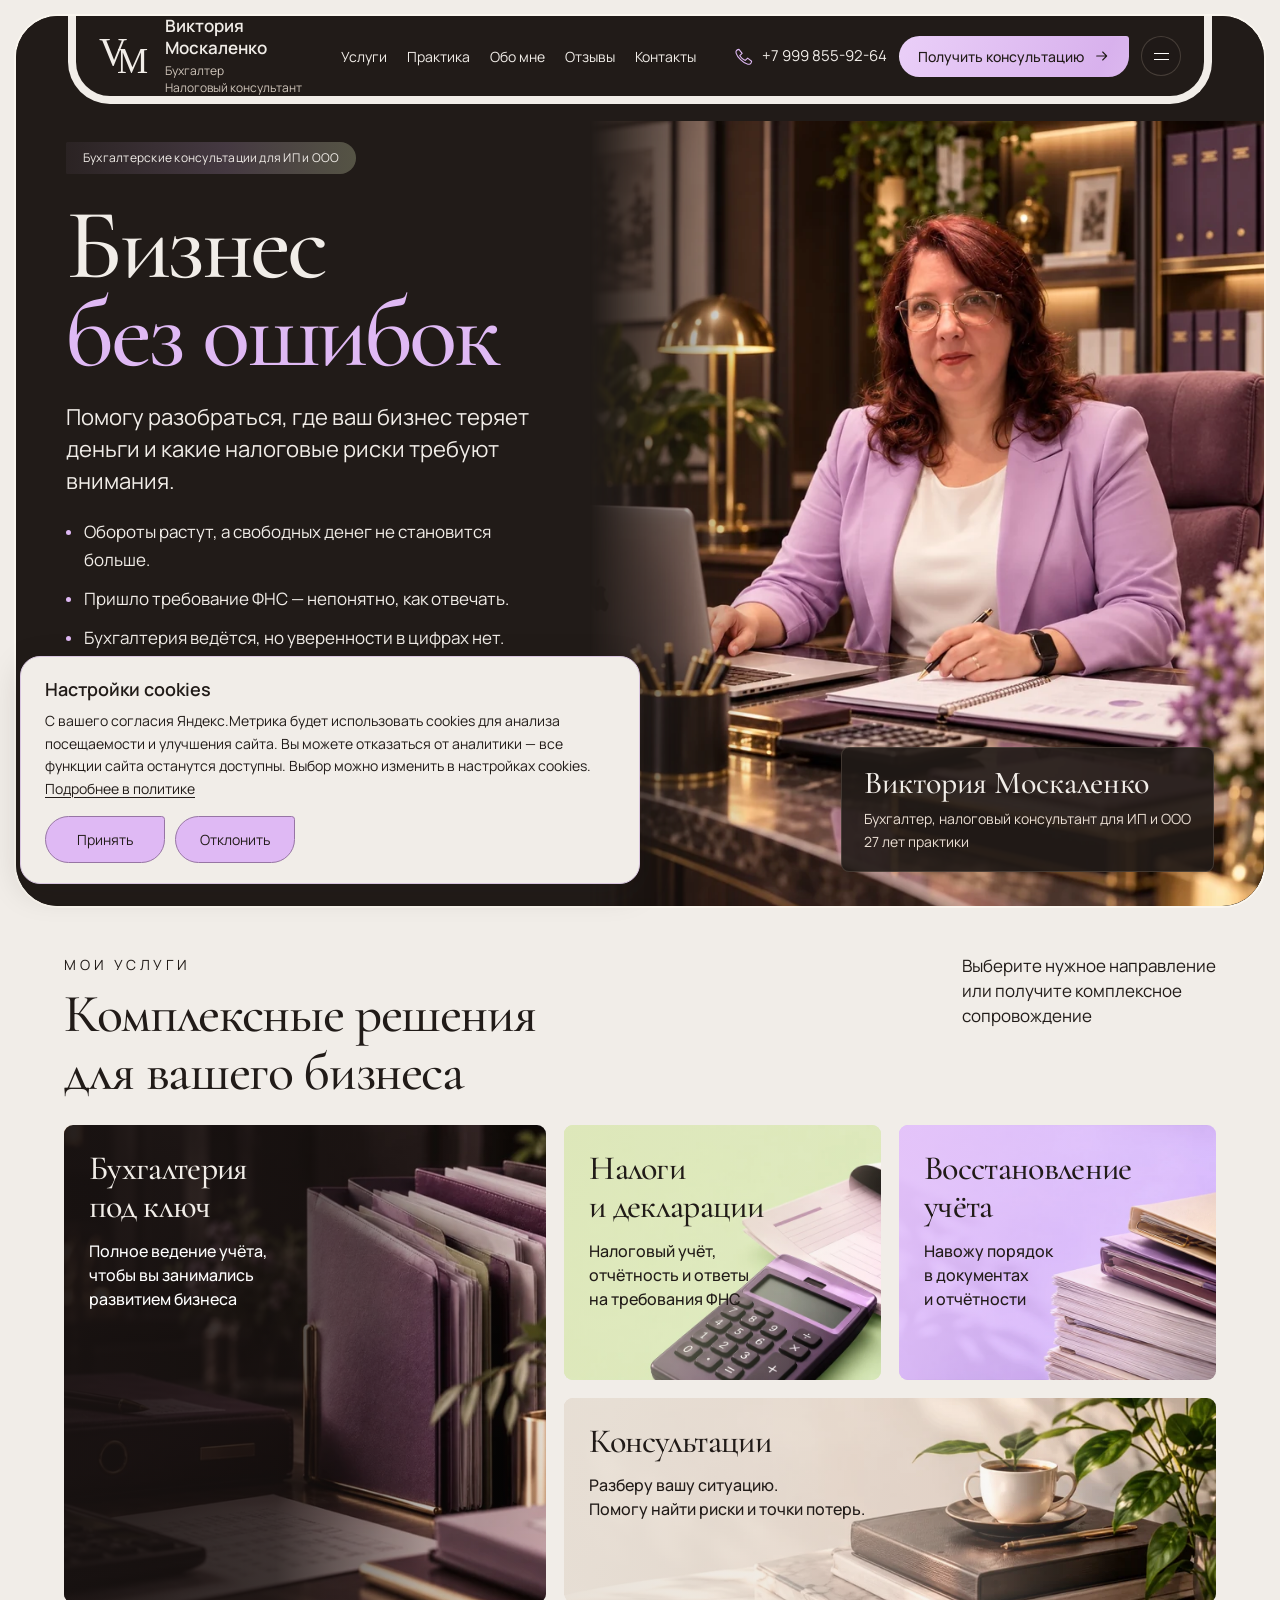
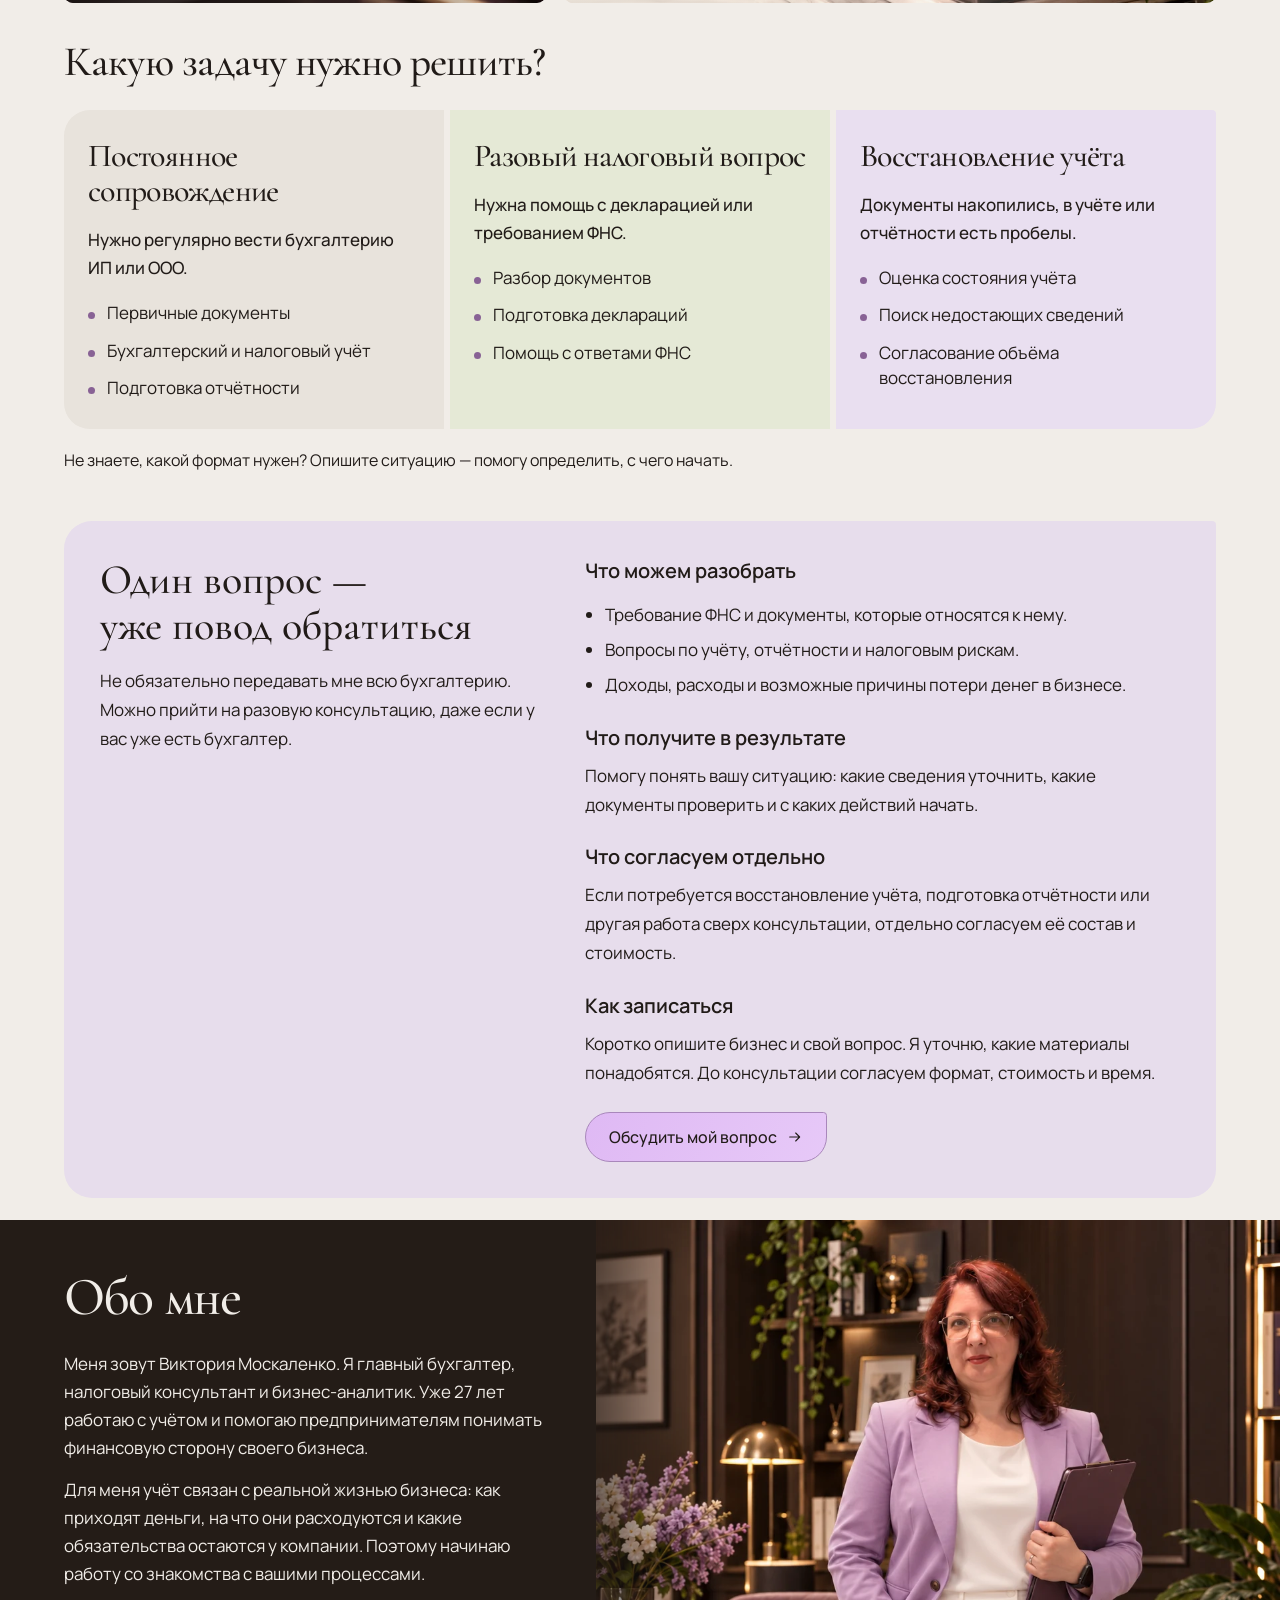
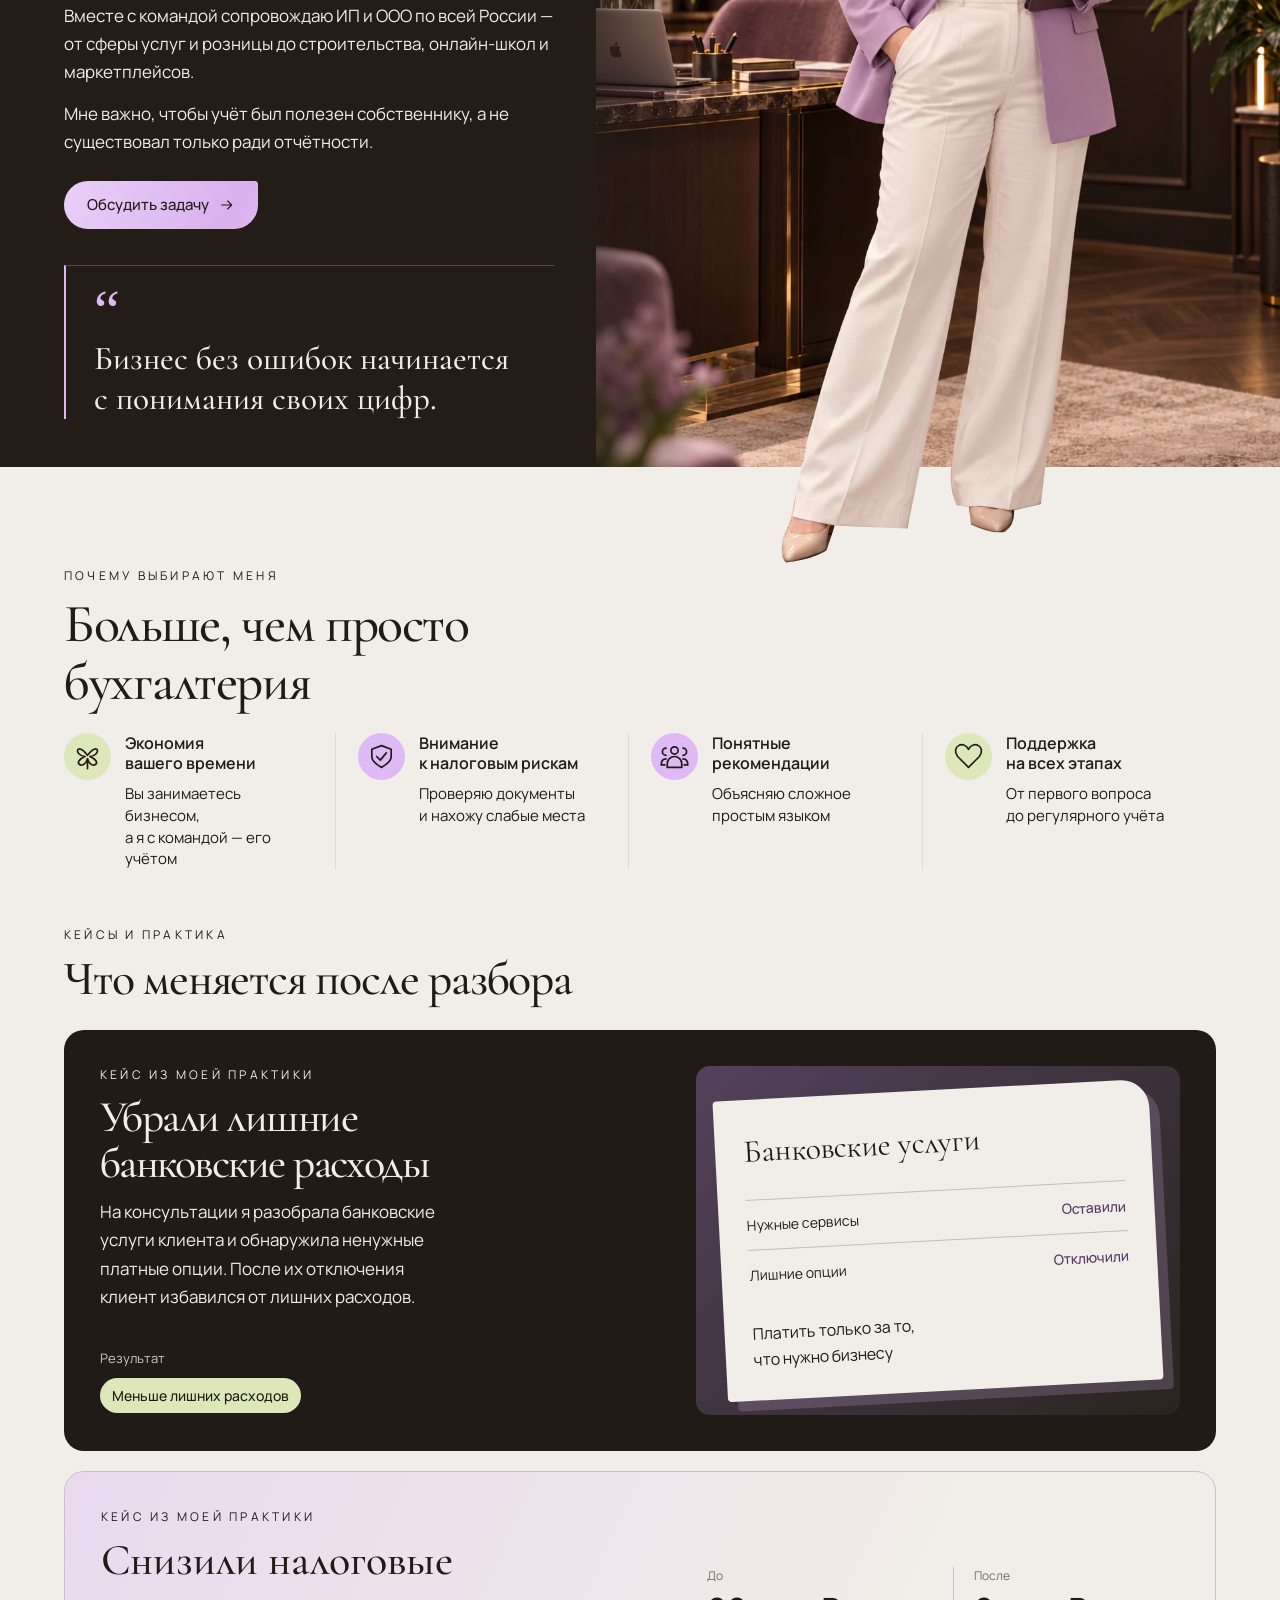
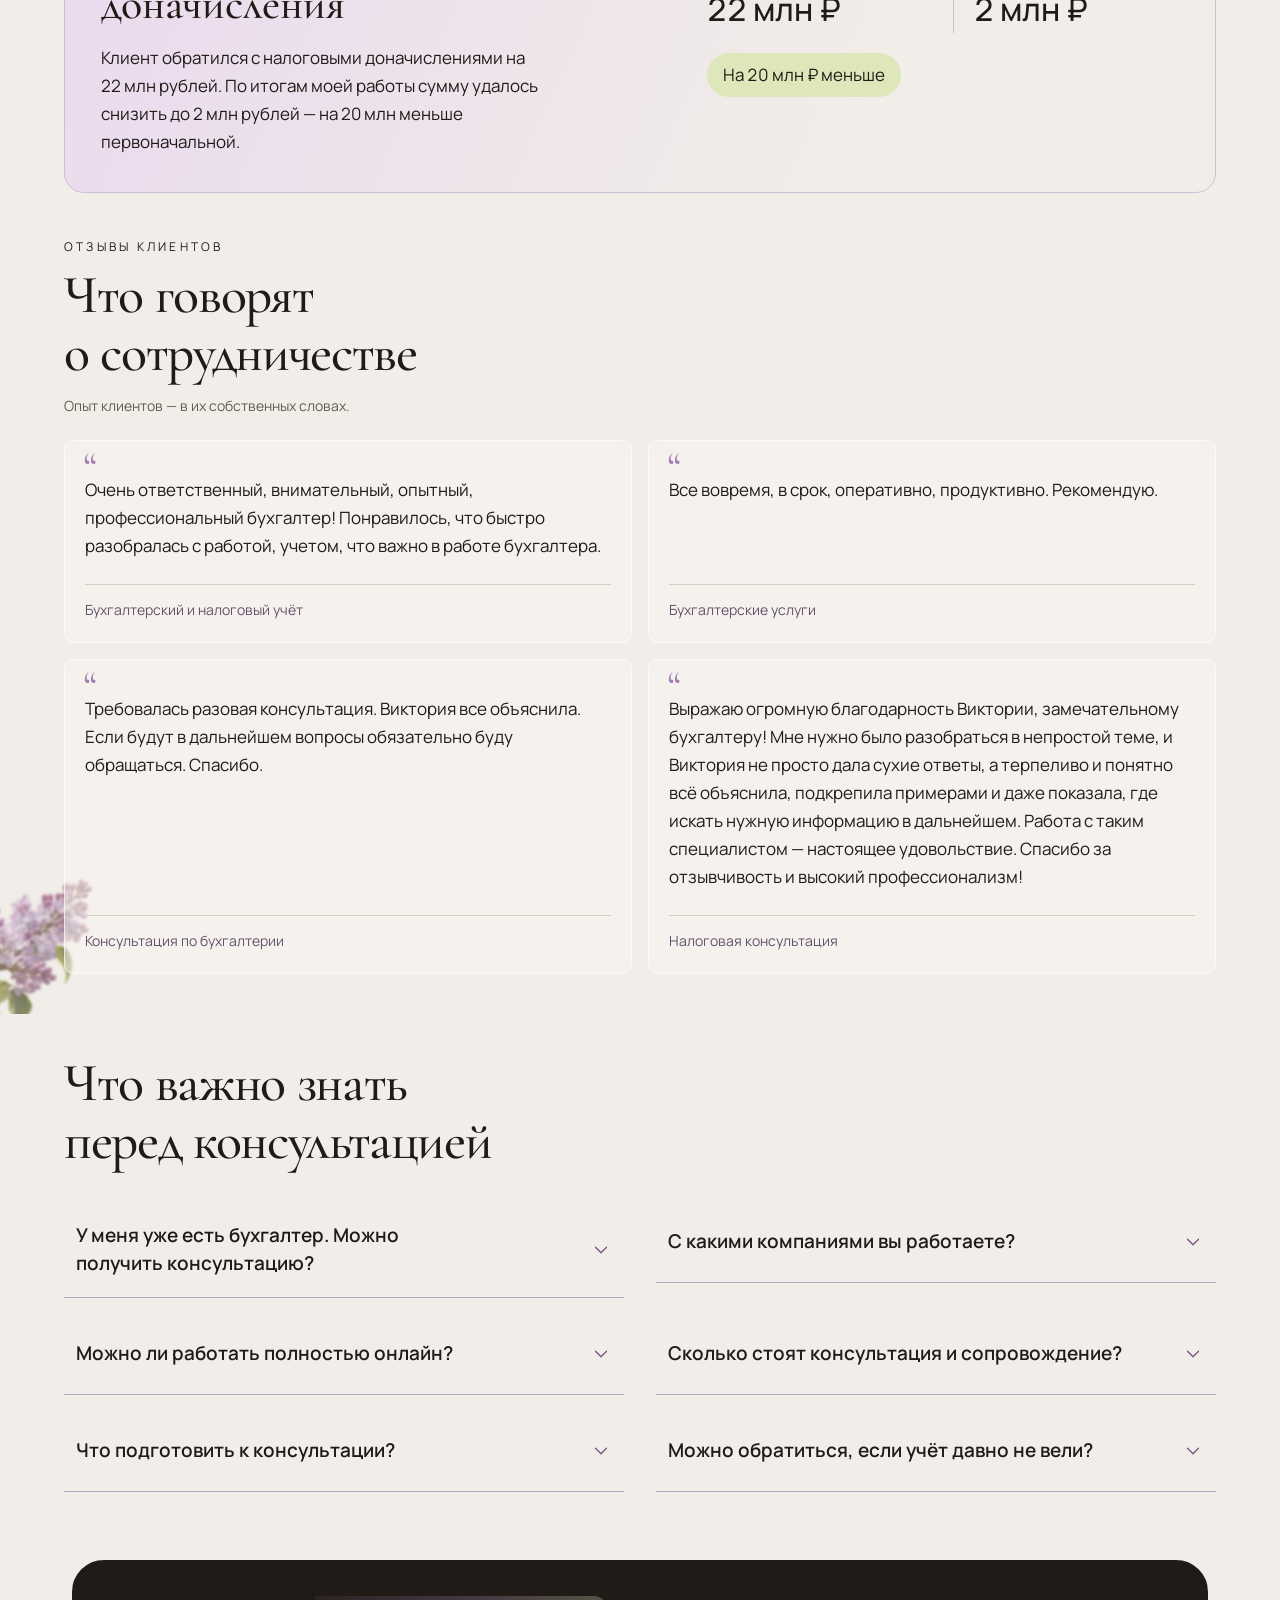
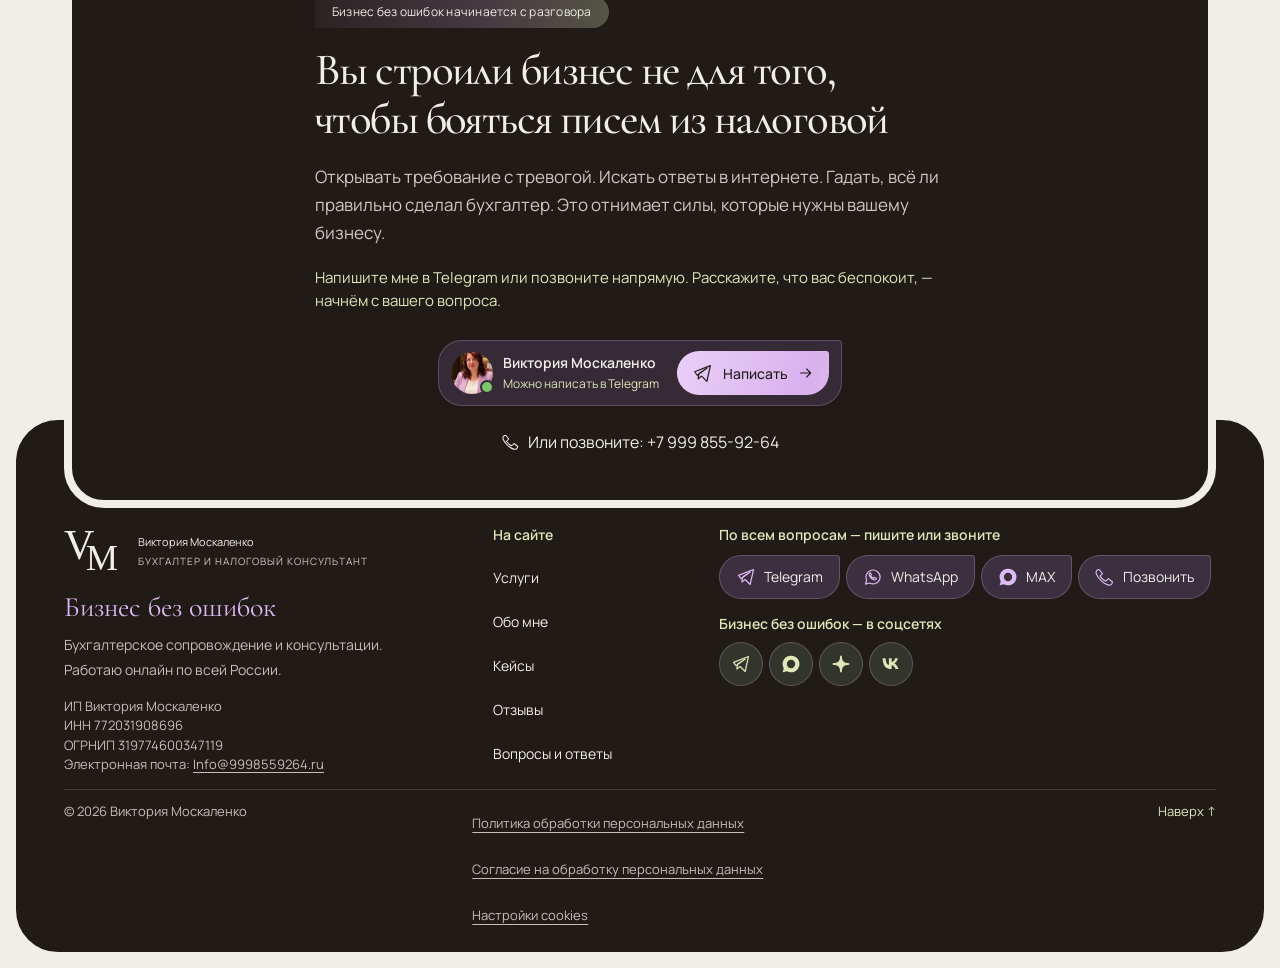
==== commit 0afd051f: "Оптимизация изображений" ====
--- a/index.html
+++ b/index.html
@@ -4,11 +4,11 @@
 <meta charset="utf-8"><meta name="viewport" content="width=device-width, initial-scale=1">
 <title>Бухгалтер для ИП и ООО — Виктория Москаленко | Консультации онлайн</title>
 <meta name="description" content="Бухгалтерское сопровождение ИП и ООО по всей России. Виктория Москаленко: 27 лет опыта, восстановление учёта, налоговые консультации и работа с требованиями ФНС.">
-<meta property="og:title" content="Виктория Москаленко — бизнес без ошибок"><meta property="og:description" content="Бухгалтерия, налоги и отчётность под надёжным контролем. 27 лет практики."><meta property="og:image" content="assets/victoria-desk.webp"><meta property="og:type" content="website"><meta property="og:locale" content="ru_RU"><meta property="og:image:alt" content="Виктория Москаленко — бухгалтер и налоговый консультант"><meta name="twitter:card" content="summary_large_image"><meta name="twitter:title" content="Виктория Москаленко — бухгалтер для ИП и ООО"><meta name="twitter:description" content="Разберём учёт, налоговые риски и лишние расходы. Консультации онлайн по всей России."><meta name="twitter:image" content="assets/victoria-desk.webp"><meta name="theme-color" content="#211b18">
+<meta property="og:title" content="Виктория Москаленко — бизнес без ошибок"><meta property="og:description" content="Бухгалтерия, налоги и отчётность под надёжным контролем. 27 лет практики."><meta property="og:image" content="assets/optimized/victoria-desk.webp"><meta property="og:type" content="website"><meta property="og:locale" content="ru_RU"><meta property="og:image:alt" content="Виктория Москаленко — бухгалтер и налоговый консультант"><meta name="twitter:card" content="summary_large_image"><meta name="twitter:title" content="Виктория Москаленко — бухгалтер для ИП и ООО"><meta name="twitter:description" content="Разберём учёт, налоговые риски и лишние расходы. Консультации онлайн по всей России."><meta name="twitter:image" content="assets/optimized/victoria-desk.webp"><meta name="theme-color" content="#211b18">
 <link rel="icon" href="assets/monogram.svg" type="image/svg+xml">
 <link rel="preconnect" href="https://fonts.googleapis.com"><link rel="preconnect" href="https://fonts.gstatic.com" crossorigin>
 <link href="https://fonts.googleapis.com/css2?family=Cormorant+Garamond:wght@400;500;600&family=Manrope:wght@400;500;600;700&display=swap" rel="stylesheet">
-<link rel="stylesheet" href="styles.css?v=20261029-r78"><script src="script.js?v=20261029-r78" defer></script>
+<link rel="stylesheet" href="styles.css?v=20261030-r79"><script src="script.js?v=20261030-r79" defer></script>
 <script type="application/ld+json">{"@context": "https://schema.org", "@type": "ProfessionalService", "name": "Виктория Москаленко — бухгалтерское сопровождение", "telephone": "+79998559264", "taxID": "772031908696", "areaServed": "Россия", "sameAs": ["https://t.me/bisnes_bes_oshibok", "https://max.ru/id772031908696_biz", "https://dzen.ru/id/5d626cc0ac412400aeb2bc1b", "https://vk.ru/bisnesbesoshibok"], "email": "Info@9998559264.ru", "description": "Бухгалтерское сопровождение ИП и ООО, восстановление учёта и налоговые консультации онлайн по всей России.", "identifier": {"@type": "PropertyValue", "propertyID": "ОГРНИП", "value": "319774600347119"}, "hasOfferCatalog": {"@type": "OfferCatalog", "name": "Бухгалтерские услуги", "itemListElement": [{"@type": "Offer", "itemOffered": {"@type": "Service", "name": "Бухгалтерское сопровождение ИП и ООО"}}, {"@type": "Offer", "itemOffered": {"@type": "Service", "name": "Налоговые консультации"}}, {"@type": "Offer", "itemOffered": {"@type": "Service", "name": "Восстановление учёта"}}, {"@type": "Offer", "itemOffered": {"@type": "Service", "name": "Подготовка отчётности"}}]}}</script>
 </head>
 <body>
@@ -26,7 +26,7 @@
 <main id="main">
 <div class="hero-wrap" id="top">
 <div class="hero-back" aria-hidden="true"></div>
-<img class="hero-photo" src="assets/victoria-desk.webp" alt="Виктория Москаленко за рабочим столом" width="1122" height="1402" fetchpriority="high">
+<img class="hero-photo" src="assets/optimized/victoria-desk.webp" alt="Виктория Москаленко за рабочим столом" width="1122" height="1402" fetchpriority="high" srcset="assets/optimized/victoria-desk-400.webp 400w, assets/optimized/victoria-desk-800.webp 800w, assets/optimized/victoria-desk.webp 1122w" sizes="(max-width: 700px) 100vw, 60vw" decoding="async">
 <header class="header shell">
 <a class="brand" href="#top" aria-label="Виктория Москаленко — на главную"><span class="monogram" aria-hidden="true">V<span>M</span></span><span>Виктория<br>Москаленко<small>Бухгалтер<br>Налоговый консультант</small></span></a>
 <nav class="desktop-nav" aria-label="Основная навигация"><a href="#services">Услуги</a><a href="#practice">Практика</a><a href="#about">Обо мне</a><a href="#reviews">Отзывы</a><a href="#contact">Контакты</a></nav>
@@ -44,10 +44,10 @@
 </div>
 <section class="services shell" id="services" aria-labelledby="services-title"><div class="section-heading"><div><p class="eyebrow">Мои услуги</p><h2 id="services-title">Комплексные решения<br>для вашего бизнеса</h2></div><div class="section-aside"><p>Выберите нужное направление<br>или получите комплексное<br>сопровождение</p></div></div>
 <div class="service-grid">
-<a class="service keeping" href="#keeping-scope"><img src="assets/svc-keeping.jpg" alt="" loading="lazy"><div><h3>Бухгалтерия<br>под ключ</h3><p>Полное ведение учёта,<br>чтобы вы занимались<br>развитием бизнеса</p></div></a>
-<a class="service taxes" href="#tax-scope"><img src="assets/svc-tax.jpg" alt="" loading="lazy"><div><h3>Налоги<br>и декларации</h3><p>Налоговый учёт,<br>отчётность и ответы<br>на требования ФНС</p></div></a>
-<a class="service restore" href="#restore-scope"><img src="assets/svc-restore.jpg" alt="" loading="lazy"><div><h3>Восстановление<br>учёта</h3><p>Навожу порядок<br>в документах<br>и отчётности</p></div></a>
-<a class="service consult" href="#consultation-scope"><img src="assets/svc-consult.jpg" alt="" loading="lazy"><div><h3>Консультации</h3><p>Разберу вашу ситуацию.<br>Помогу найти риски и точки потерь.</p></div></a>
+<a class="service keeping" href="#keeping-scope"><img src="assets/optimized/svc-keeping.webp" alt="" loading="lazy" srcset="assets/optimized/svc-keeping-400.webp 400w, assets/optimized/svc-keeping-800.webp 800w, assets/optimized/svc-keeping.webp 1400w" sizes="(max-width: 480px) 100vw, (max-width: 700px) 50vw, (max-width: 1100px) 50vw, 600px" decoding="async" width="1400" height="933"><div><h3>Бухгалтерия<br>под ключ</h3><p>Полное ведение учёта,<br>чтобы вы занимались<br>развитием бизнеса</p></div></a>
+<a class="service taxes" href="#tax-scope"><img src="assets/optimized/svc-tax.webp" alt="" loading="lazy" srcset="assets/optimized/svc-tax-400.webp 400w, assets/optimized/svc-tax-800.webp 800w, assets/optimized/svc-tax.webp 1100w" sizes="(max-width: 480px) 100vw, (max-width: 700px) 50vw, (max-width: 1100px) 50vw, 600px" decoding="async" width="1100" height="825"><div><h3>Налоги<br>и декларации</h3><p>Налоговый учёт,<br>отчётность и ответы<br>на требования ФНС</p></div></a>
+<a class="service restore" href="#restore-scope"><img src="assets/optimized/svc-restore.webp" alt="" loading="lazy" srcset="assets/optimized/svc-restore-400.webp 400w, assets/optimized/svc-restore-800.webp 800w, assets/optimized/svc-restore.webp 1100w" sizes="(max-width: 480px) 100vw, (max-width: 700px) 50vw, (max-width: 1100px) 50vw, 600px" decoding="async" width="1100" height="866"><div><h3>Восстановление<br>учёта</h3><p>Навожу порядок<br>в документах<br>и отчётности</p></div></a>
+<a class="service consult" href="#consultation-scope"><img src="assets/optimized/svc-consult.webp" alt="" loading="lazy" srcset="assets/optimized/svc-consult-400.webp 400w, assets/optimized/svc-consult-800.webp 800w, assets/optimized/svc-consult.webp 1800w" sizes="(max-width: 480px) 100vw, (max-width: 700px) 50vw, (max-width: 1100px) 50vw, 600px" decoding="async" width="1800" height="666"><div><h3>Консультации</h3><p>Разберу вашу ситуацию.<br>Помогу найти риски и точки потерь.</p></div></a>
 </div><section class="svc-detail service-choice" aria-labelledby="service-choice-title"><h3 id="service-choice-title" class="service-choice-title">Какую задачу нужно решить?</h3><div class="sd-packages">
 <article class="sd-package" id="keeping-scope"><h4>Постоянное сопровождение</h4><p class="sd-lead">Нужно регулярно вести бухгалтерию ИП или ООО.</p><ul><li>Первичные документы</li><li>Бухгалтерский и налоговый учёт</li><li>Подготовка отчётности</li></ul></article>
 <article class="sd-package" id="tax-scope"><h4>Разовый налоговый вопрос</h4><p class="sd-lead">Нужна помощь с декларацией или требованием ФНС.</p><ul><li>Разбор документов</li><li>Подготовка деклараций</li><li>Помощь с ответами ФНС</li></ul></article>
@@ -55,7 +55,7 @@
 </div><p class="service-choice-help">Не знаете, какой формат нужен? Опишите ситуацию — помогу определить, с чего начать.</p></section>
 <div class="consultation-scope" id="consultation-scope"><div class="consultation-scope-intro"><h3>Один вопрос —<br>уже повод обратиться</h3><p>Не обязательно передавать мне всю бухгалтерию. Можно прийти на разовую консультацию, даже если у вас уже есть бухгалтер.</p></div><div class="consultation-scope-content"><h4>Что можем разобрать</h4><ul><li>Требование ФНС и документы, которые относятся к нему.</li><li>Вопросы по учёту, отчётности и налоговым рискам.</li><li>Доходы, расходы и возможные причины потери денег в бизнесе.</li></ul><h4>Что получите в результате</h4><p>Помогу понять вашу ситуацию: какие сведения уточнить, какие документы проверить и с каких действий начать.</p><h4>Что согласуем отдельно</h4><p>Если потребуется восстановление учёта, подготовка отчётности или другая работа сверх консультации, отдельно согласуем её состав и стоимость.</p><h4>Как записаться</h4><p>Коротко опишите бизнес и свой вопрос. Я уточню, какие материалы понадобятся. До консультации согласуем формат, стоимость и время.</p><a class="button lavender" href="#footer-contacts">Обсудить мой вопрос<svg class="cta-arrow" aria-hidden="true"><use href="#arrow"/></svg></a></div></div>
 </section>
-<section class="about" id="about" aria-labelledby="about-title"><div class="about-scene" aria-hidden="true"><div class="about-scene-room"><img src="assets/victoria-full-original.png" alt="" width="1024" height="1536" loading="lazy"></div><img class="about-scene-figure" src="assets/victoria-full-original.png" alt="" width="1024" height="1536" loading="lazy"></div><div class="shell about-inner"><div class="about-copy"><h2 id="about-title">Обо мне</h2><div class="about-description"><p>Меня зовут Виктория Москаленко. Я главный бухгалтер, налоговый консультант и бизнес-аналитик. Уже 27 лет работаю с учётом и помогаю предпринимателям понимать финансовую сторону своего бизнеса.</p><p>Для меня учёт связан с реальной жизнью бизнеса: как приходят деньги, на что они расходуются и какие обязательства остаются у компании. Поэтому начинаю работу со знакомства с вашими процессами.</p><p>Вместе с командой сопровождаю ИП и ООО по всей России — от сферы услуг и розницы до строительства, онлайн-школ и маркетплейсов.</p><p>Мне важно, чтобы учёт был полезен собственнику, а не существовал только ради отчётности.</p></div>
+<section class="about" id="about" aria-labelledby="about-title"><div class="about-scene" aria-hidden="true"><div class="about-scene-room"><img src="assets/optimized/victoria-full-original.webp" alt="" width="1024" height="1536" loading="lazy" srcset="assets/optimized/victoria-full-original-400.webp 400w, assets/optimized/victoria-full-original-800.webp 800w, assets/optimized/victoria-full-original.webp 1024w" sizes="(max-width: 700px) 100vw, 900px" decoding="async"></div><img class="about-scene-figure" src="assets/optimized/victoria-full-original.webp" alt="" width="1024" height="1536" loading="lazy" srcset="assets/optimized/victoria-full-original-400.webp 400w, assets/optimized/victoria-full-original-800.webp 800w, assets/optimized/victoria-full-original.webp 1024w" sizes="(max-width: 700px) 100vw, 900px" decoding="async"></div><div class="shell about-inner"><div class="about-copy"><h2 id="about-title">Обо мне</h2><div class="about-description"><p>Меня зовут Виктория Москаленко. Я главный бухгалтер, налоговый консультант и бизнес-аналитик. Уже 27 лет работаю с учётом и помогаю предпринимателям понимать финансовую сторону своего бизнеса.</p><p>Для меня учёт связан с реальной жизнью бизнеса: как приходят деньги, на что они расходуются и какие обязательства остаются у компании. Поэтому начинаю работу со знакомства с вашими процессами.</p><p>Вместе с командой сопровождаю ИП и ООО по всей России — от сферы услуг и розницы до строительства, онлайн-школ и маркетплейсов.</p><p>Мне важно, чтобы учёт был полезен собственнику, а не существовал только ради отчётности.</p></div>
 <div class="actions"><a class="button lavender" href="#contact">Обсудить задачу<svg class="cta-arrow" aria-hidden="true"><use href="#arrow"/></svg></a></div>
 <blockquote class="about-motto"><span class="about-motto-mark" aria-hidden="true">“</span><p>Бизнес без ошибок начинается с понимания своих цифр.</p></blockquote>
 </div>
@@ -67,7 +67,7 @@
 <div><span class="icon sage"><svg aria-hidden="true"><use href="#heart"/></svg></span><div><h3>Поддержка<br>на всех этапах</h3><p>От первого вопроса<br>до регулярного учёта</p></div></div>
 </div></section>
 <section class="practice shell" id="practice" aria-labelledby="cases-title"><div class="section-heading"><div><p class="eyebrow">Кейсы и практика</p><h2 id="cases-title">Что меняется после разбора</h2></div></div><div class="practice-card"><div class="practice-copy"><p class="eyebrow">Кейс из моей практики</p><h3 id="practice-title">Убрали лишние<br>банковские расходы</h3><p>На консультации я разобрала банковские услуги клиента и обнаружила ненужные платные опции. После их отключения клиент избавился от лишних расходов.</p></div><div class="practice-result"><span>Результат</span><b class="sage">Меньше лишних расходов</b></div><div class="case-visual" aria-label="Результат разбора банковских расходов"><div class="case-document"><span class="case-document-title">Банковские услуги</span><div><span>Нужные сервисы</span><b>Оставили</b></div><div><span>Лишние опции</span><b>Отключили</b></div><p>Платить только за то,<br>что нужно бизнесу</p></div></div></div><article class="tax-case" aria-labelledby="tax-case-title"><div><p class="eyebrow">Кейс из моей практики</p><h3 id="tax-case-title">Снизили налоговые<br>доначисления</h3><p>Клиент обратился с налоговыми доначислениями на 22 млн рублей. По итогам моей работы сумму удалось снизить до 2 млн рублей — на 20 млн меньше первоначальной.</p></div><div class="tax-case-numbers"><div><span>До</span><strong>22 млн ₽</strong></div><div><span>После</span><strong>2 млн ₽</strong></div><p>На 20 млн ₽ меньше</p></div></article></section>
-<div class="reviews-decoration"><img class="reviews-lilac" src="assets/lilac-reviews.png" alt="" aria-hidden="true" loading="lazy"><section class="reviews shell" id="reviews" aria-labelledby="reviews-title"><div class="reviews-heading"><p class="eyebrow">Отзывы клиентов</p><h2 id="reviews-title">Что говорят<br>о сотрудничестве</h2><p class="review-intro">Опыт клиентов — в их собственных словах.</p></div>
+<div class="reviews-decoration"><img class="reviews-lilac" src="assets/optimized/lilac-reviews.webp" alt="" aria-hidden="true" loading="lazy" srcset="assets/optimized/lilac-reviews-400.webp 400w, assets/optimized/lilac-reviews-800.webp 800w, assets/optimized/lilac-reviews.webp 1024w" sizes="400px" decoding="async" width="1024" height="1536"><section class="reviews shell" id="reviews" aria-labelledby="reviews-title"><div class="reviews-heading"><p class="eyebrow">Отзывы клиентов</p><h2 id="reviews-title">Что говорят<br>о сотрудничестве</h2><p class="review-intro">Опыт клиентов — в их собственных словах.</p></div>
 <div class="review-window"><div class="review-track" id="review-track" role="region" aria-label="Отзывы клиентов">
 <article class="review"><span class="quote" aria-hidden="true">“</span><blockquote>Очень ответственный, внимательный, опытный, профессиональный бухгалтер! Понравилось, что быстро разобралась с работой, учетом, что важно в работе бухгалтера.</blockquote><p class="review-service">Бухгалтерский и налоговый учёт</p></article>
 <article class="review"><span class="quote" aria-hidden="true">“</span><blockquote>Все вовремя, в срок, оперативно, продуктивно. Рекомендую.</blockquote><p class="review-service">Бухгалтерские услуги</p></article>
@@ -75,7 +75,7 @@
 <article class="review"><span class="quote" aria-hidden="true">“</span><blockquote>Выражаю огромную благодарность Виктории, замечательному бухгалтеру! Мне нужно было разобраться в непростой теме, и Виктория не просто дала сухие ответы, а терпеливо и понятно всё объяснила, подкрепила примерами и даже показала, где искать нужную информацию в дальнейшем. Работа с таким специалистом — настоящее удовольствие. Спасибо за отзывчивость и высокий профессионализм!</blockquote><p class="review-service">Налоговая консультация</p></article>
 </div></div></section></div>
 <section class="faq shell" id="faq" aria-labelledby="faq-title"><h2 id="faq-title">Что важно знать<br>перед консультацией</h2><div class="faq-answers"><article class="faq-answer"><h3><button class="faq-trigger" id="faq-question-1" type="button" aria-expanded="true" aria-controls="faq-panel-1"><span>У меня уже есть бухгалтер. Можно получить консультацию?</span><svg viewBox="0 0 24 24" aria-hidden="true"><path d="m6 9 6 6 6-6"/></svg></button></h3><div class="faq-panel" id="faq-panel-1" role="region" aria-labelledby="faq-question-1"><div class="faq-panel-inner"><p>Да. Можно обсудить отдельный вопрос по учёту, налоговым рискам или финансовой стороне бизнеса. Формат и объём консультации согласуем под вашу задачу.</p></div></div></article><article class="faq-answer"><h3><button class="faq-trigger" id="faq-question-2" type="button" aria-expanded="true" aria-controls="faq-panel-2"><span>С какими компаниями вы работаете?</span><svg viewBox="0 0 24 24" aria-hidden="true"><path d="m6 9 6 6 6-6"/></svg></button></h3><div class="faq-panel" id="faq-panel-2" role="region" aria-labelledby="faq-question-2"><div class="faq-panel-inner"><p>Работаю с ИП и ООО по всей России: сфера услуг, розница, строительство, онлайн-школы и маркетплейсы. На первом обращении обсудим особенности вашего бизнеса и задачу.</p></div></div></article><article class="faq-answer"><h3><button class="faq-trigger" id="faq-question-3" type="button" aria-expanded="true" aria-controls="faq-panel-3"><span>Можно ли работать полностью онлайн?</span><svg viewBox="0 0 24 24" aria-hidden="true"><path d="m6 9 6 6 6-6"/></svg></button></h3><div class="faq-panel" id="faq-panel-3" role="region" aria-labelledby="faq-question-3"><div class="faq-panel-inner"><p>Да. Консультации и бухгалтерское сопровождение доступны дистанционно. Способ связи и обмена документами согласуем перед началом работы.</p></div></div></article><article class="faq-answer"><h3><button class="faq-trigger" id="faq-question-4" type="button" aria-expanded="true" aria-controls="faq-panel-4"><span>Сколько стоят консультация и сопровождение?</span><svg viewBox="0 0 24 24" aria-hidden="true"><path d="m6 9 6 6 6-6"/></svg></button></h3><div class="faq-panel" id="faq-panel-4" role="region" aria-labelledby="faq-question-4"><div class="faq-panel-inner"><p>Рассчитываю стоимость индивидуально: она зависит от задачи, объёма документов и состояния учёта. Опишите вашу ситуацию — обсудим объём работы и стоимость.</p></div></div></article><article class="faq-answer"><h3><button class="faq-trigger" id="faq-question-5" type="button" aria-expanded="true" aria-controls="faq-panel-5"><span>Что подготовить к консультации?</span><svg viewBox="0 0 24 24" aria-hidden="true"><path d="m6 9 6 6 6-6"/></svg></button></h3><div class="faq-panel" id="faq-panel-5" role="region" aria-labelledby="faq-question-5"><div class="faq-panel-inner"><p>Коротко опишите ваш бизнес и вопрос, который хотите решить. Если речь о конкретном документе или требовании, сообщите об этом при записи: уточним, какие материалы понадобятся.</p></div></div></article><article class="faq-answer"><h3><button class="faq-trigger" id="faq-question-6" type="button" aria-expanded="true" aria-controls="faq-panel-6"><span>Можно обратиться, если учёт давно не вели?</span><svg viewBox="0 0 24 24" aria-hidden="true"><path d="m6 9 6 6 6-6"/></svg></button></h3><div class="faq-panel" id="faq-panel-6" role="region" aria-labelledby="faq-question-6"><div class="faq-panel-inner"><p>Да, я занимаюсь восстановлением учёта. Начнём с оценки текущей ситуации и имеющихся документов, затем определим объём восстановления.</p></div></div></article></div></section>
-<section class="contact shell" id="contact" aria-labelledby="contact-title"><div class="contact-bar"><div><p class="gradient-label">Бизнес без ошибок начинается с разговора</p><h2 id="contact-title">Вы строили бизнес не для того, чтобы бояться писем из налоговой</h2><p class="contact-description">Открывать требование с тревогой. Искать ответы в интернете. Гадать, всё ли правильно сделал бухгалтер. Это отнимает силы, которые нужны вашему бизнесу.</p><p class="contact-prompt">Напишите мне в Telegram или позвоните напрямую. Расскажите, что вас беспокоит, — начнём с вашего вопроса.</p></div><div class="contact-options"><div class="personal-contact"><div class="personal-contact-person"><span class="personal-contact-avatar"><span class="personal-contact-photo"><img src="assets/victoria-desk.webp" width="1122" height="1402" alt="" loading="lazy"></span><span class="contact-available-dot" aria-hidden="true"></span></span><div><strong>Виктория Москаленко</strong><span>Можно написать в Telegram</span></div></div><a class="button lavender personal-contact-link" aria-label="Написать Виктории в Telegram" href="https://t.me/va9998559264" target="_blank" rel="noopener noreferrer"><svg aria-hidden="true"><use href="#telegram"/></svg><span>Написать</span><svg class="cta-arrow" aria-hidden="true"><use href="#arrow"/></svg></a></div><a class="contact-direct-phone" href="tel:+79998559264"><svg aria-hidden="true"><use href="#phone"/></svg><span>Или позвоните: +7 999 855-92-64</span></a></div></div></section>
+<section class="contact shell" id="contact" aria-labelledby="contact-title"><div class="contact-bar"><div><p class="gradient-label">Бизнес без ошибок начинается с разговора</p><h2 id="contact-title">Вы строили бизнес не для того, чтобы бояться писем из налоговой</h2><p class="contact-description">Открывать требование с тревогой. Искать ответы в интернете. Гадать, всё ли правильно сделал бухгалтер. Это отнимает силы, которые нужны вашему бизнесу.</p><p class="contact-prompt">Напишите мне в Telegram или позвоните напрямую. Расскажите, что вас беспокоит, — начнём с вашего вопроса.</p></div><div class="contact-options"><div class="personal-contact"><div class="personal-contact-person"><span class="personal-contact-avatar"><span class="personal-contact-photo"><img src="assets/optimized/victoria-avatar.webp" width="1122" height="1402" alt="" loading="lazy" decoding="async"></span><span class="contact-available-dot" aria-hidden="true"></span></span><div><strong>Виктория Москаленко</strong><span>Можно написать в Telegram</span></div></div><a class="button lavender personal-contact-link" aria-label="Написать Виктории в Telegram" href="https://t.me/va9998559264" target="_blank" rel="noopener noreferrer"><svg aria-hidden="true"><use href="#telegram"/></svg><span>Написать</span><svg class="cta-arrow" aria-hidden="true"><use href="#arrow"/></svg></a></div><a class="contact-direct-phone" href="tel:+79998559264"><svg aria-hidden="true"><use href="#phone"/></svg><span>Или позвоните: +7 999 855-92-64</span></a></div></div></section>
 </main>
 <footer class="footer" id="footer"><div class="shell"><div class="footer-grid"><div class="footer-intro"><a class="brand" href="#top"><span class="monogram" aria-hidden="true">V<span>M</span></span><span>Виктория Москаленко<small>Бухгалтер и налоговый консультант</small></span></a><p>Бизнес без ошибок</p><span>Бухгалтерское сопровождение и консультации.<br>Работаю онлайн по всей России.</span><p class="footer-requisites">ИП Виктория Москаленко<br>ИНН 772031908696<br>ОГРНИП 319774600347119<br>Электронная почта: <a href="mailto:Info@9998559264.ru">Info@9998559264.ru</a></p></div><nav class="footer-nav" aria-label="Навигация внизу страницы"><h3>На сайте</h3><a href="#services">Услуги</a><a href="#about">Обо мне</a><a href="#practice">Кейсы</a><a href="#reviews">Отзывы</a><a href="#faq">Вопросы и ответы</a></nav><div class="footer-reach" id="footer-contacts" tabindex="-1"><h3>По всем вопросам — пишите или звоните</h3><div class="social-chips" aria-label="Способы связи"><a class="social-chip" href="https://t.me/va9998559264" target="_blank" rel="noopener noreferrer" aria-label="Написать мне в Telegram"><svg aria-hidden="true"><use href="#telegram"/></svg><span>Telegram</span></a><a class="social-chip" href="https://wa.me/79998559264" target="_blank" rel="noopener noreferrer" aria-label="Написать мне в WhatsApp"><svg aria-hidden="true"><use href="#whatsapp"/></svg><span>WhatsApp</span></a><a class="social-chip" href="https://max.ru/u/f9LHodD0cOKcvzY1MMMkOJXTP7jA3j_sU9ZykA98SSbPlLqDbWfJHhDuvBs" target="_blank" rel="noopener noreferrer" aria-label="Написать мне в MAX"><svg aria-hidden="true"><use href="#max"/></svg><span>MAX</span></a><a class="social-chip" href="tel:+79998559264" aria-label="Позвонить: +7 999 855-92-64" title="+7 999 855-92-64"><svg aria-hidden="true"><use href="#phone"/></svg><span>Позвонить</span></a></div><h3 class="footer-public-title">Бизнес без ошибок — в соцсетях</h3><div class="social-chips social-chips-public" aria-label="Каналы и публикации"><a class="social-chip" href="https://t.me/bisnes_bes_oshibok" target="_blank" rel="noopener noreferrer" aria-label="Публикации в Telegram" title="Telegram"><svg aria-hidden="true"><use href="#telegram"/></svg></a><a class="social-chip" href="https://max.ru/id772031908696_biz" target="_blank" rel="noopener noreferrer" aria-label="Публикации в MAX" title="MAX"><svg aria-hidden="true"><use href="#max"/></svg></a><a class="social-chip" href="https://dzen.ru/id/5d626cc0ac412400aeb2bc1b" target="_blank" rel="noopener noreferrer" aria-label="Публикации в Дзен" title="Дзен"><svg aria-hidden="true"><use href="#dzen"/></svg></a><a class="social-chip" href="https://vk.ru/bisnesbesoshibok" target="_blank" rel="noopener noreferrer" aria-label="Публикации в VK" title="VK"><svg aria-hidden="true"><use href="#vk"/></svg></a></div></div></div><div class="footer-bottom"><span>© 2026 Виктория Москаленко</span><div class="footer-docs"><a href="privacy.html" target="_blank" rel="noopener">Политика обработки персональных данных</a><a href="consent.html" target="_blank" rel="noopener">Согласие на обработку персональных данных</a><button type="button" class="cookie-settings" data-cookie-settings>Настройки cookies</button></div><a class="footer-top" href="#top">Наверх ↑</a></div></div></footer>
 <aside class="cookie-notice" aria-labelledby="cookie-title" hidden><div><h2 id="cookie-title">Настройки cookies</h2><p>С вашего согласия Яндекс.Метрика будет использовать cookies для анализа посещаемости и улучшения сайта. Вы можете отказаться от аналитики — все функции сайта останутся доступны. Выбор можно изменить в настройках cookies. <a href="privacy.html#cookies">Подробнее в политике</a></p></div><div class="cookie-actions"><button class="button" type="button" data-cookie-choice="accept">Принять</button><button class="button" type="button" data-cookie-choice="reject">Отклонить</button></div></aside>
--- a/styles.css
+++ b/styles.css
@@ -1,16 +1,16 @@
 :root{--ink:#211b18;--cream:#f1ede8;--lavender:#dfb9f4;--sage:#dde7b9;--muted:#746c66;--serif:'Cormorant Garamond',Georgia,serif;--sans:'Manrope',Arial,sans-serif}*{box-sizing:border-box}html{scroll-behavior:smooth;scroll-padding-top:24px}body{margin:0;background:var(--cream);color:var(--ink);font-family:var(--sans);font-size:15px;line-height:1.5}a{color:inherit;text-decoration:none}button{font:inherit;color:inherit;cursor:pointer}svg{width:24px;height:24px;fill:none;stroke:currentColor;stroke-width:1.4;stroke-linecap:round;stroke-linejoin:round;flex-shrink:0}img{display:block;max-width:100%}h1,h2,h3,p{margin:0}h1,h2,h3{font-weight:500}h1,h2{font-family:var(--serif);line-height:.91;letter-spacing:-.035em}h2{font-size:clamp(38px,4.2vw,60px)}[hidden]{display:none!important}.symbols{position:absolute;width:0;height:0;overflow:hidden}.shell{width:min(1180px,90%);margin-inline:auto}.eyebrow{text-transform:uppercase;font-size:10px;letter-spacing:.27em;margin-bottom:10px}.button{display:inline-flex;align-items:center;justify-content:center;gap:24px;min-height:48px;padding:12px 23px;border-radius:30px;font-size:12px;font-weight:500;white-space:nowrap;transition:background .2s,transform .2s;border:1px solid transparent}.button:hover{transform:translateY(-2px)}.button svg{width:20px;height:20px}.small{min-height:40px;padding:9px 18px;font-size:10px;gap:14px}.lavender{background:var(--lavender);color:var(--ink)}.lavender:hover{background:#ebcfff}.sage{background:var(--sage);color:var(--ink)}.white{background:#fff9;color:var(--ink)}.plum{background:#563664;color:#fff}.outline{border-color:#c4b7ac85;color:var(--cream);background:#241e1930}.outline:hover{background:#ffffff16}.circle{border:1px solid #9f8f814d;border-radius:50%;width:47px;height:47px;display:inline-flex;align-items:center;justify-content:center;flex-shrink:0}.circle svg{width:22px;height:22px}.circle.lavender,.circle.white,.circle.plum{border-color:transparent}.actions{display:flex;gap:12px;flex-wrap:wrap}.skip{position:fixed;top:-80px;left:20px;z-index:100;padding:12px;background:var(--lavender)}.skip:focus{top:10px}:focus-visible{outline:3px solid #a379b8;outline-offset:5px}
-.hero-wrap{position:relative;background:#211b18;color:var(--cream);overflow:clip;min-height:650px}.hero-back{position:absolute;inset:0;background:linear-gradient(90deg,#211b18bd,#211b18d9 45%,#211b1830),url('assets/svc-keeping.jpg') left center/cover;opacity:.7}.hero-photo{position:absolute;width:60%;height:100%;right:0;top:0;object-fit:cover;object-position:center 34%;mask-image:linear-gradient(90deg,transparent,#000 24%)}.header{height:100px;display:flex;align-items:center;justify-content:space-between;gap:24px;position:relative;z-index:5}.brand{display:flex;gap:14px;align-items:center;font-size:12px;line-height:1.25;flex-shrink:0}.brand small{display:block;font-size:7px;letter-spacing:.1em;text-transform:uppercase;margin-top:6px;color:#d1c7bc}.monogram{position:relative;font-family:Georgia,serif;font-size:47px;line-height:1;width:65px;height:62px;letter-spacing:-7px;font-weight:400}.monogram span{position:absolute;left:22px;top:16px;font-size:42px}.desktop-nav{display:flex;gap:25px;font-size:11px}.desktop-nav a:hover{color:var(--lavender)}.header-actions{display:flex;gap:12px;align-items:center}.menu-toggle{width:40px;height:40px;flex-direction:column;gap:5px;background:#1f191a30;color:#fff}.menu-toggle span{width:15px;height:1px;background:currentColor}.menu{position:absolute;right:0;top:82px;padding:20px;background:#2a221f;border:1px solid #69594d;border-radius:12px;min-width:230px;box-shadow:0 18px 60px #0008}.menu a{display:block;padding:12px;border-bottom:1px solid #ffffff12;font-size:14px}.hero{position:relative;min-height:550px;display:flex;align-items:center;padding:32px 0 45px}.hero-copy{position:relative;z-index:2}.hero h1{font-size:clamp(80px,8.6vw,122px);margin:12px 0 18px;line-height:.83;font-weight:500;letter-spacing:-.035em}.hero h1 span{color:var(--lavender)}.hero-lead{font-size:22px;line-height:1.35;margin-bottom:26px}.hero .eyebrow{font-size:10px;letter-spacing:.24em}.hero-proof{display:flex;align-items:center;gap:15px;margin-top:27px}.hero-proof strong{display:block;font-size:23px;font-weight:500;line-height:1.2}.hero-proof span{display:block;font-size:11px}.hero-proof i{height:30px;width:1px;background:#cbbeb43d;margin:0 8px}.proof-seal{border:1px solid #b7aa94;border-radius:50%;width:48px;height:48px;display:grid!important;place-items:center;color:var(--sage)}.proof-seal svg{width:30px;height:30px}.hero-note{position:absolute;right:0;top:40px;text-shadow:0 2px 8px #000}.hero-tags{position:absolute;right:0;top:210px;margin:0;padding:15px 20px;list-style:none;background:#2b211b80;backdrop-filter:blur(14px);border:1px solid #ffffff21;border-radius:10px;font-size:11px;text-transform:uppercase;line-height:2.4}
+.hero-wrap{position:relative;background:#211b18;color:var(--cream);overflow:clip;min-height:650px}.hero-back{position:absolute;inset:0;background:linear-gradient(90deg,#211b18bd,#211b18d9 45%,#211b1830),url('assets/optimized/svc-keeping.webp') left center/cover;opacity:.7}.hero-photo{position:absolute;width:60%;height:100%;right:0;top:0;object-fit:cover;object-position:center 34%;mask-image:linear-gradient(90deg,transparent,#000 24%)}.header{height:100px;display:flex;align-items:center;justify-content:space-between;gap:24px;position:relative;z-index:5}.brand{display:flex;gap:14px;align-items:center;font-size:12px;line-height:1.25;flex-shrink:0}.brand small{display:block;font-size:7px;letter-spacing:.1em;text-transform:uppercase;margin-top:6px;color:#d1c7bc}.monogram{position:relative;font-family:Georgia,serif;font-size:47px;line-height:1;width:65px;height:62px;letter-spacing:-7px;font-weight:400}.monogram span{position:absolute;left:22px;top:16px;font-size:42px}.desktop-nav{display:flex;gap:25px;font-size:11px}.desktop-nav a:hover{color:var(--lavender)}.header-actions{display:flex;gap:12px;align-items:center}.menu-toggle{width:40px;height:40px;flex-direction:column;gap:5px;background:#1f191a30;color:#fff}.menu-toggle span{width:15px;height:1px;background:currentColor}.menu{position:absolute;right:0;top:82px;padding:20px;background:#2a221f;border:1px solid #69594d;border-radius:12px;min-width:230px;box-shadow:0 18px 60px #0008}.menu a{display:block;padding:12px;border-bottom:1px solid #ffffff12;font-size:14px}.hero{position:relative;min-height:550px;display:flex;align-items:center;padding:32px 0 45px}.hero-copy{position:relative;z-index:2}.hero h1{font-size:clamp(80px,8.6vw,122px);margin:12px 0 18px;line-height:.83;font-weight:500;letter-spacing:-.035em}.hero h1 span{color:var(--lavender)}.hero-lead{font-size:22px;line-height:1.35;margin-bottom:26px}.hero .eyebrow{font-size:10px;letter-spacing:.24em}.hero-proof{display:flex;align-items:center;gap:15px;margin-top:27px}.hero-proof strong{display:block;font-size:23px;font-weight:500;line-height:1.2}.hero-proof span{display:block;font-size:11px}.hero-proof i{height:30px;width:1px;background:#cbbeb43d;margin:0 8px}.proof-seal{border:1px solid #b7aa94;border-radius:50%;width:48px;height:48px;display:grid!important;place-items:center;color:var(--sage)}.proof-seal svg{width:30px;height:30px}.hero-note{position:absolute;right:0;top:40px;text-shadow:0 2px 8px #000}.hero-tags{position:absolute;right:0;top:210px;margin:0;padding:15px 20px;list-style:none;background:#2b211b80;backdrop-filter:blur(14px);border:1px solid #ffffff21;border-radius:10px;font-size:11px;text-transform:uppercase;line-height:2.4}
 .services{padding-top:32px;padding-bottom:22px}.section-heading{display:flex;align-items:center;justify-content:space-between;gap:20px;margin-bottom:24px}.section-aside{display:flex;gap:35px;align-items:center;font-size:12px;line-height:1.45}.service-grid{display:grid;grid-template-columns:1.05fr .69fr .69fr;grid-template-rows:255px 205px;gap:18px}.service{position:relative;isolation:isolate;border-radius:9px;overflow:hidden;padding:25px;display:block;transition:transform .2s}.service:hover{transform:translateY(-3px)}.service img{position:absolute;inset:0;width:100%;height:100%;object-fit:cover;z-index:-2;transition:transform .5s}.service:hover img{transform:scale(1.035)}.service>div{position:relative}.service h3{font-size:24px;line-height:1.05;letter-spacing:-.025em}.service p{font-size:12px;line-height:1.45;margin-top:12px}.service .circle{width:38px;height:38px;margin-top:18px}.keeping{grid-row:1/3;color:var(--cream)}.keeping img{object-position:62% center}.keeping:before{content:'';position:absolute;inset:0;z-index:-1;background:linear-gradient(120deg,#1f1818ee 0%,#1f181896 35%,transparent 65%)}.keeping h3{font-family:var(--serif);font-size:46px}.keeping .circle{margin-top:28px;background:#694476}.taxes{background:var(--sage)}.taxes:before,.restore:before{content:'';position:absolute;inset:0;z-index:-1;background:linear-gradient(120deg,#dde7b9e8,transparent 85%)}.restore:before{background:linear-gradient(120deg,#e5c4f9e8,transparent 85%)}.taxes img,.restore img{object-position:center}.consult{grid-column:2/4}.consult:before{content:'';position:absolute;inset:0;background:linear-gradient(90deg,#e7dfd5ed,transparent 85%);z-index:-1}.consult h3{font-family:var(--serif);font-size:38px}.consult img{object-position:center 55%}
-.about{position:relative;background:#231c17;color:var(--cream);margin-top:0;isolation:isolate}.about-background{position:absolute;inset:0;background:linear-gradient(90deg,#1d1814e8 0%,#201a17bf 42%,#201a1720 80%),url('assets/office-bg.webp') right center/auto 135%;z-index:-1}.about-inner{position:relative;padding-top:40px;padding-bottom:45px}.about-copy{width:48%;position:relative;z-index:2}.about h2{font-size:66px}.about-lead{font-size:22px;line-height:1.25;margin:15px 0}.about-description{max-width:395px;font-size:15px;margin-bottom:24px;line-height:1.55}.about .button{font-size:11px;padding:10px 20px;gap:15px;min-height:44px}.facts{display:grid;grid-template-columns:1fr 1fr;gap:12px;max-width:445px;margin-top:24px}.facts>div{display:flex;align-items:center;gap:16px;background:#57463b40;border:1px solid #b4a18816;border-radius:7px;padding:16px 17px;min-height:80px}.facts svg{color:var(--sage);width:33px;height:33px}.facts p{font-size:12px;line-height:1.45}.about-person{position:absolute;height:740px;width:auto;max-width:none;bottom:-76px;left:55%;z-index:3;filter:drop-shadow(0 18px 18px #120c142e)}.about-note{position:absolute;right:0;top:50px;font-size:31px;text-align:center;color:#eee4d7}.benefits{padding-top:34px;padding-bottom:32px}.benefits h2{font-size:48px}.benefit-grid{display:grid;grid-template-columns:repeat(4,1fr);margin-top:22px;gap:22px}.benefit-grid>div{display:flex;align-items:flex-start;gap:14px;border-right:1px solid #a99c8f3b;padding-right:16px}.benefit-grid>div:last-child{border:0}.icon{display:flex;align-items:center;justify-content:center;width:47px;height:47px;border-radius:50%;flex-shrink:0}.icon svg{width:29px;height:29px}.benefit-grid h3{font-size:13px;line-height:1.3;font-weight:600}.benefit-grid p{font-size:11px;margin-top:9px;line-height:1.45}
-.practice{padding-top:0;padding-bottom:27px}.practice-card{background:var(--ink);color:var(--cream);border-radius:12px;overflow:hidden;position:relative;isolation:isolate;display:grid;grid-template-columns:1.1fr 1fr .5fr;padding:27px 30px;gap:35px;min-height:260px}.practice h2{font-size:44px}.practice-copy>p:not(.eyebrow){font-size:12px;margin:12px 0}.practice .button{min-height:36px;padding:7px 17px;font-size:10px}.practice-result{border-left:1px solid #bfb29b66;padding:2px 0 0 28px}.practice-result>span{font-size:10px;color:#d5c8bd}.practice-result p{font-size:20px;line-height:1.2;margin:3px 0 15px}.practice-result b{font-size:10px;font-weight:500;display:inline-block;padding:7px 12px;border-radius:20px}.practice-image{position:absolute;inset:0 0 0 43%;background:linear-gradient(90deg,#211b18,#211b18ad 35%,#211b180a),url('assets/svc-consult.jpg') center/cover;z-index:-1}.reviews{display:grid;grid-template-columns:1fr 1.8fr;gap:40px;padding-bottom:24px}.reviews h2{font-size:47px}.review-rating{color:#654273;font-size:16px;letter-spacing:2px;margin-top:22px}.review-rating span{display:block;color:var(--muted);font-size:10px;letter-spacing:0;margin-top:5px}.review-controls{display:flex;gap:10px;margin-top:20px}.review-controls button{background:transparent;width:38px;height:38px}.review-controls button:hover{background:var(--lavender)}.flip{transform:rotate(180deg)}.review-track{display:grid;grid-template-columns:repeat(2,minmax(0,1fr));gap:14px}.review{position:relative;padding:25px 23px 19px 42px;background:#f9f6f180;border:1px solid #fff9;border-radius:9px;display:flex;flex-direction:column;min-height:260px}.quote{position:absolute;top:9px;left:13px;color:#a17db2;font-size:53px;font-family:Georgia,serif;line-height:1}.review blockquote{margin:0 0 21px;font-size:12px;line-height:1.5;flex:1}.review-author{display:flex;gap:9px;align-items:center}.avatar{display:grid;place-items:center;width:32px;height:32px;flex-shrink:0;border-radius:50%;background:#dbc9e6;font-family:var(--serif);font-size:22px}.avatar.sage{background:var(--sage)}.review-author strong{display:block;font-size:11px;font-weight:600}.review-author div>span{display:block;font-size:8px;color:var(--muted);margin-top:2px}.review>a{font-size:9px;color:#65536c;margin-top:13px;text-decoration:underline;text-underline-offset:3px}.review-status{text-align:center;font-size:10px;letter-spacing:.16em;color:var(--muted);margin-top:12px}.contact{position:relative;z-index:2}.contact-bar{padding:26px 30px;background:linear-gradient(120deg,#352a25,#211b18);border:1px solid #786756;border-radius:12px;color:var(--cream);display:flex;align-items:center;justify-content:space-between;gap:20px;box-shadow:0 15px 25px #211b1826}.contact h2{font-size:41px}.contact h2 a{display:flex;align-items:center;gap:25px}.contact h2 .circle{width:65px;height:65px}.contact h2 svg{width:28px;height:28px}.contact .eyebrow{font-size:9px;margin-bottom:5px}.contact-links{display:flex;gap:14px;align-items:center}.contact-links p{font-size:10px;padding-left:12px;border-left:1px solid #8b7a654a}.contact-links .circle:hover{color:var(--lavender)}.footer{background:var(--ink);color:var(--cream);margin-top:-48px;padding:80px 0 28px}.footer-inner{display:flex;justify-content:space-between;align-items:center;gap:25px}.footer-contact,.footer-details{display:flex;flex-direction:column;gap:5px;font-size:10px}.footer-details{color:#c2b6ad;font-size:9px}.footer-details a{text-decoration:underline;text-underline-offset:4px}.footer .brand{font-size:11px}.footer .monogram{font-size:42px;height:54px;width:60px}.footer .monogram span{font-size:36px}.legal{max-width:780px;padding:60px 0;min-height:80vh}.legal h1{font-family:var(--serif);font-size:50px;margin:25px 0}.legal h2{font-size:30px;margin:30px 0 12px}.legal p{margin-bottom:14px}.legal a{text-decoration:underline}
+.about{position:relative;background:#231c17;color:var(--cream);margin-top:0;isolation:isolate}.about-background{position:absolute;inset:0;background:linear-gradient(90deg,#1d1814e8 0%,#201a17bf 42%,#201a1720 80%),url('assets/optimized/office-bg.webp') right center/auto 135%;z-index:-1}.about-inner{position:relative;padding-top:40px;padding-bottom:45px}.about-copy{width:48%;position:relative;z-index:2}.about h2{font-size:66px}.about-lead{font-size:22px;line-height:1.25;margin:15px 0}.about-description{max-width:395px;font-size:15px;margin-bottom:24px;line-height:1.55}.about .button{font-size:11px;padding:10px 20px;gap:15px;min-height:44px}.facts{display:grid;grid-template-columns:1fr 1fr;gap:12px;max-width:445px;margin-top:24px}.facts>div{display:flex;align-items:center;gap:16px;background:#57463b40;border:1px solid #b4a18816;border-radius:7px;padding:16px 17px;min-height:80px}.facts svg{color:var(--sage);width:33px;height:33px}.facts p{font-size:12px;line-height:1.45}.about-person{position:absolute;height:740px;width:auto;max-width:none;bottom:-76px;left:55%;z-index:3;filter:drop-shadow(0 18px 18px #120c142e)}.about-note{position:absolute;right:0;top:50px;font-size:31px;text-align:center;color:#eee4d7}.benefits{padding-top:34px;padding-bottom:32px}.benefits h2{font-size:48px}.benefit-grid{display:grid;grid-template-columns:repeat(4,1fr);margin-top:22px;gap:22px}.benefit-grid>div{display:flex;align-items:flex-start;gap:14px;border-right:1px solid #a99c8f3b;padding-right:16px}.benefit-grid>div:last-child{border:0}.icon{display:flex;align-items:center;justify-content:center;width:47px;height:47px;border-radius:50%;flex-shrink:0}.icon svg{width:29px;height:29px}.benefit-grid h3{font-size:13px;line-height:1.3;font-weight:600}.benefit-grid p{font-size:11px;margin-top:9px;line-height:1.45}
+.practice{padding-top:0;padding-bottom:27px}.practice-card{background:var(--ink);color:var(--cream);border-radius:12px;overflow:hidden;position:relative;isolation:isolate;display:grid;grid-template-columns:1.1fr 1fr .5fr;padding:27px 30px;gap:35px;min-height:260px}.practice h2{font-size:44px}.practice-copy>p:not(.eyebrow){font-size:12px;margin:12px 0}.practice .button{min-height:36px;padding:7px 17px;font-size:10px}.practice-result{border-left:1px solid #bfb29b66;padding:2px 0 0 28px}.practice-result>span{font-size:10px;color:#d5c8bd}.practice-result p{font-size:20px;line-height:1.2;margin:3px 0 15px}.practice-result b{font-size:10px;font-weight:500;display:inline-block;padding:7px 12px;border-radius:20px}.practice-image{position:absolute;inset:0 0 0 43%;background:linear-gradient(90deg,#211b18,#211b18ad 35%,#211b180a),url('assets/optimized/svc-consult.webp') center/cover;z-index:-1}.reviews{display:grid;grid-template-columns:1fr 1.8fr;gap:40px;padding-bottom:24px}.reviews h2{font-size:47px}.review-rating{color:#654273;font-size:16px;letter-spacing:2px;margin-top:22px}.review-rating span{display:block;color:var(--muted);font-size:10px;letter-spacing:0;margin-top:5px}.review-controls{display:flex;gap:10px;margin-top:20px}.review-controls button{background:transparent;width:38px;height:38px}.review-controls button:hover{background:var(--lavender)}.flip{transform:rotate(180deg)}.review-track{display:grid;grid-template-columns:repeat(2,minmax(0,1fr));gap:14px}.review{position:relative;padding:25px 23px 19px 42px;background:#f9f6f180;border:1px solid #fff9;border-radius:9px;display:flex;flex-direction:column;min-height:260px}.quote{position:absolute;top:9px;left:13px;color:#a17db2;font-size:53px;font-family:Georgia,serif;line-height:1}.review blockquote{margin:0 0 21px;font-size:12px;line-height:1.5;flex:1}.review-author{display:flex;gap:9px;align-items:center}.avatar{display:grid;place-items:center;width:32px;height:32px;flex-shrink:0;border-radius:50%;background:#dbc9e6;font-family:var(--serif);font-size:22px}.avatar.sage{background:var(--sage)}.review-author strong{display:block;font-size:11px;font-weight:600}.review-author div>span{display:block;font-size:8px;color:var(--muted);margin-top:2px}.review>a{font-size:9px;color:#65536c;margin-top:13px;text-decoration:underline;text-underline-offset:3px}.review-status{text-align:center;font-size:10px;letter-spacing:.16em;color:var(--muted);margin-top:12px}.contact{position:relative;z-index:2}.contact-bar{padding:26px 30px;background:linear-gradient(120deg,#352a25,#211b18);border:1px solid #786756;border-radius:12px;color:var(--cream);display:flex;align-items:center;justify-content:space-between;gap:20px;box-shadow:0 15px 25px #211b1826}.contact h2{font-size:41px}.contact h2 a{display:flex;align-items:center;gap:25px}.contact h2 .circle{width:65px;height:65px}.contact h2 svg{width:28px;height:28px}.contact .eyebrow{font-size:9px;margin-bottom:5px}.contact-links{display:flex;gap:14px;align-items:center}.contact-links p{font-size:10px;padding-left:12px;border-left:1px solid #8b7a654a}.contact-links .circle:hover{color:var(--lavender)}.footer{background:var(--ink);color:var(--cream);margin-top:-48px;padding:80px 0 28px}.footer-inner{display:flex;justify-content:space-between;align-items:center;gap:25px}.footer-contact,.footer-details{display:flex;flex-direction:column;gap:5px;font-size:10px}.footer-details{color:#c2b6ad;font-size:9px}.footer-details a{text-decoration:underline;text-underline-offset:4px}.footer .brand{font-size:11px}.footer .monogram{font-size:42px;height:54px;width:60px}.footer .monogram span{font-size:36px}.legal{max-width:780px;padding:60px 0;min-height:80vh}.legal h1{font-family:var(--serif);font-size:50px;margin:25px 0}.legal h2{font-size:30px;margin:30px 0 12px}.legal p{margin-bottom:14px}.legal a{text-decoration:underline}
 @media(min-width:1500px){.hero-wrap{min-height:700px}.hero{min-height:600px}.hero-photo{width:59%;object-position:center 36%}}
 @media(max-width:1100px){.desktop-nav{gap:15px;font-size:10px}.header-actions .small{display:none}.hero-wrap{min-height:600px}.hero{min-height:500px}.hero h1{font-size:100px}.hero-note{right:-2%;font-size:23px}.hero-tags{right:-2%;font-size:9px;padding:10px 15px}.hero-copy{max-width:58%}.hero-lead{font-size:20px}.hero .button{font-size:11px;padding:11px 16px;gap:14px}.service-grid{grid-template-rows:245px 200px;gap:14px}.service{padding:22px}.service h3{font-size:22px}.keeping h3{font-size:41px}.consult h3{font-size:34px}.about h2{font-size:60px}.about-copy{width:51%}.about-person{left:57%;height:695px;bottom:-60px}.about-note{right:-1%;font-size:24px}.facts>div{padding:12px;gap:10px}.benefit-grid{gap:12px}.benefit-grid>div{gap:9px;padding-right:8px}.icon{width:38px;height:38px}.benefit-grid h3{font-size:12px}.benefit-grid p{font-size:10px}.contact h2{font-size:33px}.contact h2 a{gap:16px}.contact-links p{display:none}.reviews{gap:25px}.reviews h2{font-size:42px}.review{padding-right:16px}}
-@media(max-width:700px){.shell{width:90%}.header{height:83px;gap:12px}.brand{font-size:10px;gap:8px}.brand small{font-size:6px}.monogram{font-size:37px;width:52px;height:48px}.monogram span{font-size:33px;left:18px;top:12px}.desktop-nav{display:none}.menu{top:70px}.hero-wrap{min-height:830px}.hero{min-height:747px;align-items:flex-start;padding-top:18px;padding-bottom:24px}.hero-photo{width:100%;height:530px;top:auto;bottom:0;object-position:center 38%;mask-image:linear-gradient(180deg,transparent,#000 26%);opacity:.92}.hero-back{background:linear-gradient(180deg,#211b18,#211b18aa),url('assets/svc-keeping.jpg') center/cover}.hero-copy{max-width:100%;width:100%;z-index:2}.hero .eyebrow{font-size:8px;letter-spacing:.2em}.hero h1{font-size:83px;line-height:.84;margin-top:17px;margin-bottom:17px}.hero-lead{font-size:17px;margin-bottom:18px}.hero .actions{gap:8px}.hero .button{font-size:10px;min-height:44px;padding:10px 15px;gap:12px}.hero-proof{position:absolute;top:633px;left:0;right:0;background:#211b18a8;backdrop-filter:blur(10px);border:1px solid #ffffff20;border-radius:9px;padding:13px 15px;margin:0;gap:12px}.hero-proof strong{font-size:20px}.hero-proof span{font-size:9px}.hero-proof i{margin:0 5px}.proof-seal{width:39px;height:39px}.hero-note{font-size:23px;top:337px;right:0;line-height:1.1}.hero-tags{display:none}.services{padding-top:27px;padding-bottom:20px}.section-heading{align-items:flex-start;margin-bottom:20px}.section-heading h2{font-size:37px}.section-aside{display:none}.eyebrow{font-size:8px;margin-bottom:9px;letter-spacing:.24em}.service-grid{grid-template-columns:1fr 1fr;grid-template-rows:310px 240px 200px;gap:12px}.service{padding:20px}.keeping{grid-row:auto;grid-column:1/3}.keeping img{object-position:center 60%}.keeping:before{background:linear-gradient(90deg,#211b18db,#211b1850 70%,transparent)}.keeping h3{font-size:42px}.keeping .circle{margin-top:20px}.taxes{grid-column:1}.restore{grid-column:2}.service h3{font-size:20px}.keeping h3{font-size:42px}.service p{font-size:11px}.service .circle{margin-top:15px;width:36px;height:36px}.taxes img,.restore img{object-position:54% center}.taxes:before{background:linear-gradient(135deg,#dde7b9f5,#dde7b959)}.restore:before{background:linear-gradient(135deg,#e5c4f9f5,#e5c4f955)}.consult{grid-column:1/3}.consult h3{font-size:34px}.about-inner{padding-top:30px}.about-copy{width:100%}.about h2{font-size:54px}.about-lead{font-size:19px;margin:14px 0}.about-description{font-size:13px;max-width:340px}.about .actions{gap:8px}.about .button{font-size:10px;padding:10px 16px}.facts{max-width:none;gap:10px;margin-top:22px}.facts>div{padding:12px;min-height:73px}.facts svg{width:27px;height:27px}.facts p{font-size:10px}.about-person{height:555px;left:34%;bottom:-48px}.about-note{top:555px;left:4%;right:auto;font-size:27px}.about-background{background:linear-gradient(180deg,#211b18f5 0%,#211b18e5 44%,#211b1870 75%),url('assets/office-bg.webp') center bottom/auto 68%;background-repeat:no-repeat}.benefits{padding-top:65px;padding-bottom:28px}.benefits h2{font-size:39px}.benefit-grid{grid-template-columns:1fr 1fr;gap:23px 14px;margin-top:23px}.benefit-grid>div{border:0;padding:0;gap:10px}.benefit-grid h3{font-size:11px}.benefit-grid p{font-size:10px}.icon{width:35px;height:35px}.icon svg{width:23px;height:23px}.practice{padding-bottom:26px}.practice-card{grid-template-columns:1fr;gap:24px;padding:24px;min-height:415px}.practice h2{font-size:41px}.practice-result{margin-left:0;padding:0 0 0 15px;max-width:250px}.practice-result p{font-size:17px;display:inline-block;margin:3px 0 12px}.practice-result>span{display:block}.practice-result b{display:block;width:max-content}.practice-image{inset:0;background:linear-gradient(90deg,#211b18f5,#211b18bd 45%,#211b1840),url('assets/svc-consult.jpg') 68% center/cover}.reviews{display:block;padding-bottom:22px}.reviews-heading{position:relative;margin-bottom:20px}.reviews h2{font-size:40px}.review-rating{margin-top:15px;font-size:13px}.review-controls{position:absolute;bottom:0;right:0}.review-track{grid-template-columns:1fr}.review{min-height:233px;padding:25px 25px 20px 45px}.review blockquote{font-size:13px}.review-author strong{font-size:12px}.review-author div>span{font-size:10px}.review>a{font-size:10px}.contact-bar{padding:22px;display:block}.contact h2{font-size:31px}.contact h2 a{gap:12px;justify-content:space-between}.contact h2 .circle{width:48px;height:48px}.contact-links{margin-top:20px;gap:10px}.contact-links .circle{width:40px;height:40px}.contact-links p{display:block;font-size:9px}.footer{padding-top:76px}.footer-inner{flex-wrap:wrap;gap:22px}.footer .brand{width:100%}.footer-contact{font-size:10px}.footer-details{font-size:9px}.legal h1{font-size:40px}}
+@media(max-width:700px){.shell{width:90%}.header{height:83px;gap:12px}.brand{font-size:10px;gap:8px}.brand small{font-size:6px}.monogram{font-size:37px;width:52px;height:48px}.monogram span{font-size:33px;left:18px;top:12px}.desktop-nav{display:none}.menu{top:70px}.hero-wrap{min-height:830px}.hero{min-height:747px;align-items:flex-start;padding-top:18px;padding-bottom:24px}.hero-photo{width:100%;height:530px;top:auto;bottom:0;object-position:center 38%;mask-image:linear-gradient(180deg,transparent,#000 26%);opacity:.92}.hero-back{background:linear-gradient(180deg,#211b18,#211b18aa),url('assets/optimized/svc-keeping.webp') center/cover}.hero-copy{max-width:100%;width:100%;z-index:2}.hero .eyebrow{font-size:8px;letter-spacing:.2em}.hero h1{font-size:83px;line-height:.84;margin-top:17px;margin-bottom:17px}.hero-lead{font-size:17px;margin-bottom:18px}.hero .actions{gap:8px}.hero .button{font-size:10px;min-height:44px;padding:10px 15px;gap:12px}.hero-proof{position:absolute;top:633px;left:0;right:0;background:#211b18a8;backdrop-filter:blur(10px);border:1px solid #ffffff20;border-radius:9px;padding:13px 15px;margin:0;gap:12px}.hero-proof strong{font-size:20px}.hero-proof span{font-size:9px}.hero-proof i{margin:0 5px}.proof-seal{width:39px;height:39px}.hero-note{font-size:23px;top:337px;right:0;line-height:1.1}.hero-tags{display:none}.services{padding-top:27px;padding-bottom:20px}.section-heading{align-items:flex-start;margin-bottom:20px}.section-heading h2{font-size:37px}.section-aside{display:none}.eyebrow{font-size:8px;margin-bottom:9px;letter-spacing:.24em}.service-grid{grid-template-columns:1fr 1fr;grid-template-rows:310px 240px 200px;gap:12px}.service{padding:20px}.keeping{grid-row:auto;grid-column:1/3}.keeping img{object-position:center 60%}.keeping:before{background:linear-gradient(90deg,#211b18db,#211b1850 70%,transparent)}.keeping h3{font-size:42px}.keeping .circle{margin-top:20px}.taxes{grid-column:1}.restore{grid-column:2}.service h3{font-size:20px}.keeping h3{font-size:42px}.service p{font-size:11px}.service .circle{margin-top:15px;width:36px;height:36px}.taxes img,.restore img{object-position:54% center}.taxes:before{background:linear-gradient(135deg,#dde7b9f5,#dde7b959)}.restore:before{background:linear-gradient(135deg,#e5c4f9f5,#e5c4f955)}.consult{grid-column:1/3}.consult h3{font-size:34px}.about-inner{padding-top:30px}.about-copy{width:100%}.about h2{font-size:54px}.about-lead{font-size:19px;margin:14px 0}.about-description{font-size:13px;max-width:340px}.about .actions{gap:8px}.about .button{font-size:10px;padding:10px 16px}.facts{max-width:none;gap:10px;margin-top:22px}.facts>div{padding:12px;min-height:73px}.facts svg{width:27px;height:27px}.facts p{font-size:10px}.about-person{height:555px;left:34%;bottom:-48px}.about-note{top:555px;left:4%;right:auto;font-size:27px}.about-background{background:linear-gradient(180deg,#211b18f5 0%,#211b18e5 44%,#211b1870 75%),url('assets/optimized/office-bg.webp') center bottom/auto 68%;background-repeat:no-repeat}.benefits{padding-top:65px;padding-bottom:28px}.benefits h2{font-size:39px}.benefit-grid{grid-template-columns:1fr 1fr;gap:23px 14px;margin-top:23px}.benefit-grid>div{border:0;padding:0;gap:10px}.benefit-grid h3{font-size:11px}.benefit-grid p{font-size:10px}.icon{width:35px;height:35px}.icon svg{width:23px;height:23px}.practice{padding-bottom:26px}.practice-card{grid-template-columns:1fr;gap:24px;padding:24px;min-height:415px}.practice h2{font-size:41px}.practice-result{margin-left:0;padding:0 0 0 15px;max-width:250px}.practice-result p{font-size:17px;display:inline-block;margin:3px 0 12px}.practice-result>span{display:block}.practice-result b{display:block;width:max-content}.practice-image{inset:0;background:linear-gradient(90deg,#211b18f5,#211b18bd 45%,#211b1840),url('assets/optimized/svc-consult.webp') 68% center/cover}.reviews{display:block;padding-bottom:22px}.reviews-heading{position:relative;margin-bottom:20px}.reviews h2{font-size:40px}.review-rating{margin-top:15px;font-size:13px}.review-controls{position:absolute;bottom:0;right:0}.review-track{grid-template-columns:1fr}.review{min-height:233px;padding:25px 25px 20px 45px}.review blockquote{font-size:13px}.review-author strong{font-size:12px}.review-author div>span{font-size:10px}.review>a{font-size:10px}.contact-bar{padding:22px;display:block}.contact h2{font-size:31px}.contact h2 a{gap:12px;justify-content:space-between}.contact h2 .circle{width:48px;height:48px}.contact-links{margin-top:20px;gap:10px}.contact-links .circle{width:40px;height:40px}.contact-links p{display:block;font-size:9px}.footer{padding-top:76px}.footer-inner{flex-wrap:wrap;gap:22px}.footer .brand{width:100%}.footer-contact{font-size:10px}.footer-details{font-size:9px}.legal h1{font-size:40px}}
 @media(max-width:370px){.hero h1{font-size:73px}.hero .button{padding:9px 11px;font-size:9px;gap:8px}.hero-proof{gap:8px;padding:12px 10px}.hero-proof strong{font-size:17px}.hero-proof span{font-size:8px}.hero-proof i{margin:0}.service{padding:16px}.service h3{font-size:18px}.keeping h3{font-size:38px}.consult h3{font-size:32px}.about .button{padding:9px 11px;font-size:9px}.facts p{font-size:9px}.contact h2{font-size:27px}.about-person{left:30%}.benefit-grid{column-gap:8px}.benefit-grid>div{gap:6px}.benefit-grid h3{font-size:10px}}
 @media(prefers-reduced-motion:reduce){html{scroll-behavior:auto}*,*:before,*:after{transition:none!important}}
 /* Keep the office atmosphere quiet behind the full-height portrait. */
-.about-background{background:linear-gradient(90deg,#211b18d9 0%,#211b18eb 40%,#211b18 58%,#211b18ed 75%,#211b1860 100%),url('assets/office-bg.webp') right center/auto 135% no-repeat}
-@media(max-width:700px){.hero-note{display:none}.restore h3{font-size:clamp(14px,4.1vw,20px);letter-spacing:-.04em}.about-background{background:linear-gradient(180deg,#211b18 0%,#211b18fa 43%,#211b18da 70%,#211b18c9),url('assets/office-bg.webp') center bottom/auto 68% no-repeat}}
+.about-background{background:linear-gradient(90deg,#211b18d9 0%,#211b18eb 40%,#211b18 58%,#211b18ed 75%,#211b1860 100%),url('assets/optimized/office-bg.webp') right center/auto 135% no-repeat}
+@media(max-width:700px){.hero-note{display:none}.restore h3{font-size:clamp(14px,4.1vw,20px);letter-spacing:-.04em}.about-background{background:linear-gradient(180deg,#211b18 0%,#211b18fa 43%,#211b18da 70%,#211b18c9),url('assets/optimized/office-bg.webp') center bottom/auto 68% no-repeat}}
 @media(max-width:700px){}
 /* Portraits share the real office scene, without unrelated image layers. */
 .hero-back{background:var(--ink);opacity:1}
@@ -129,7 +129,7 @@
 .about{overflow:visible;z-index:1}.about-scene{position:absolute;right:0;top:0;width:700px;height:100%;pointer-events:none}.about-scene-room{position:absolute;inset:0;overflow:hidden;mask-image:linear-gradient(90deg,transparent,#000 20%)}.about-scene img{width:700px;height:1050px;max-width:none;object-fit:fill}.about-scene-figure{position:absolute;top:0;right:0;clip-path:polygon(30% 79%,66% 79%,65% 86%,63% 89%,57% 90%,54% 89%,53% 86%,52% 79%,43% 79%,40% 88%,34% 91%,27% 92%,27% 89%,29% 82%);z-index:3}.benefits{padding-top:100px}
 @media(min-width:701px) and (max-width:1100px){.about-scene{width:58%}.about-scene img{width:100%;height:1200px}.benefits{padding-top:100px}}
 @media(max-width:700px){.about-scene{position:relative;right:auto;top:auto;width:100%;height:125vw;max-height:none;order:2}.about-scene img{width:100%;height:150vw}.about-inner{order:1}.about-scene-figure{clip-path:polygon(28% 79%,43% 79%,40% 88%,34% 91%,27% 92%,27% 89%,29% 82%,28% 79%,52% 79%,66% 79%,65% 86%,63% 89%,57% 90%,54% 89%,52% 79%)}.about-scene-room{mask-image:none}.benefits{padding-top:calc(14vw + 32px)}}
-.about-scene{width:746px}.about-scene img{width:746px;height:1120px}.about-scene-figure{clip-path:none;mask-image:url('assets/victoria-cutout.png');mask-size:53% 88%;mask-position:57.5% 30%;mask-repeat:no-repeat}
+.about-scene{width:746px}.about-scene img{width:746px;height:1120px}.about-scene-figure{clip-path:none;mask-image:url('assets/optimized/victoria-cutout.webp');mask-size:53% 88%;mask-position:57.5% 30%;mask-repeat:no-repeat}
 @media(min-width:701px) and (max-width:1100px){.about-scene{width:58%}.about-scene img{width:100%;height:1280px}}
 @media(max-width:700px){.about-scene{width:100%}.about-scene img{width:100%;height:150vw}.about-scene-figure{clip-path:none}}
 
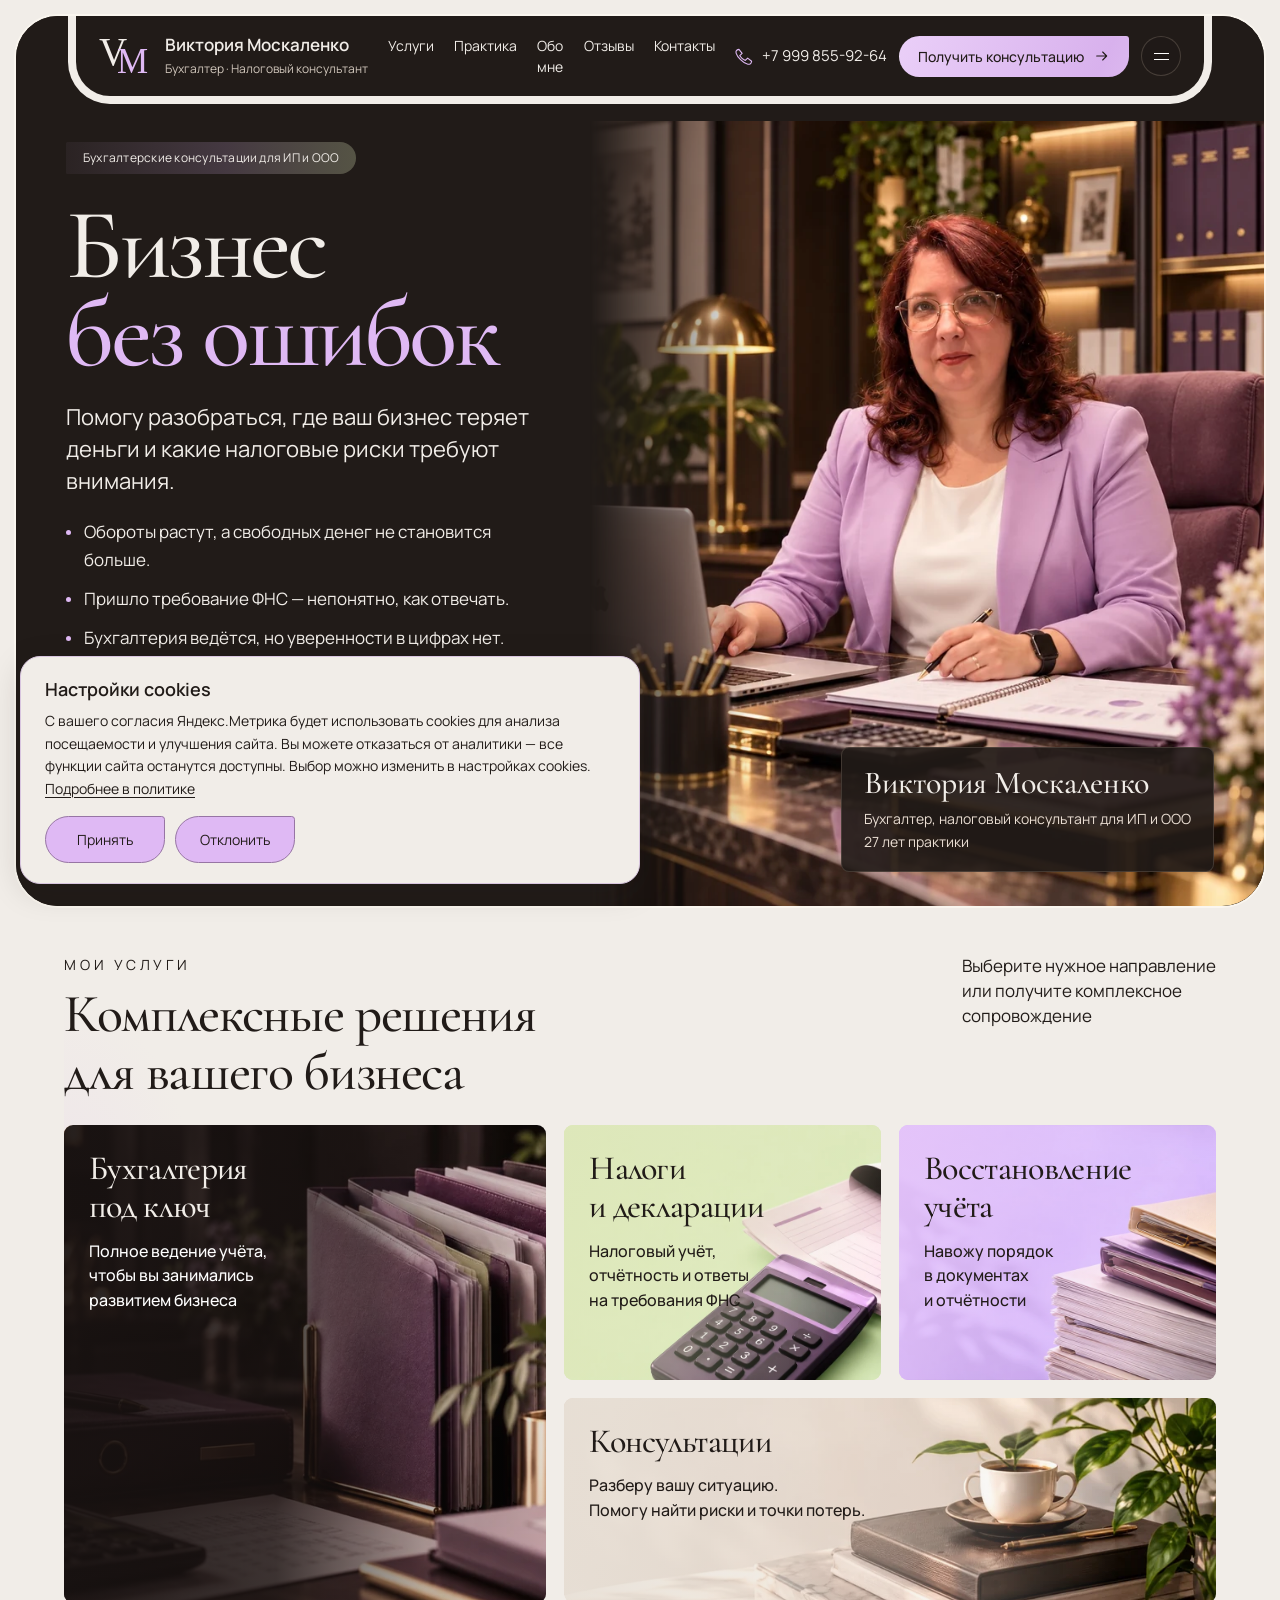
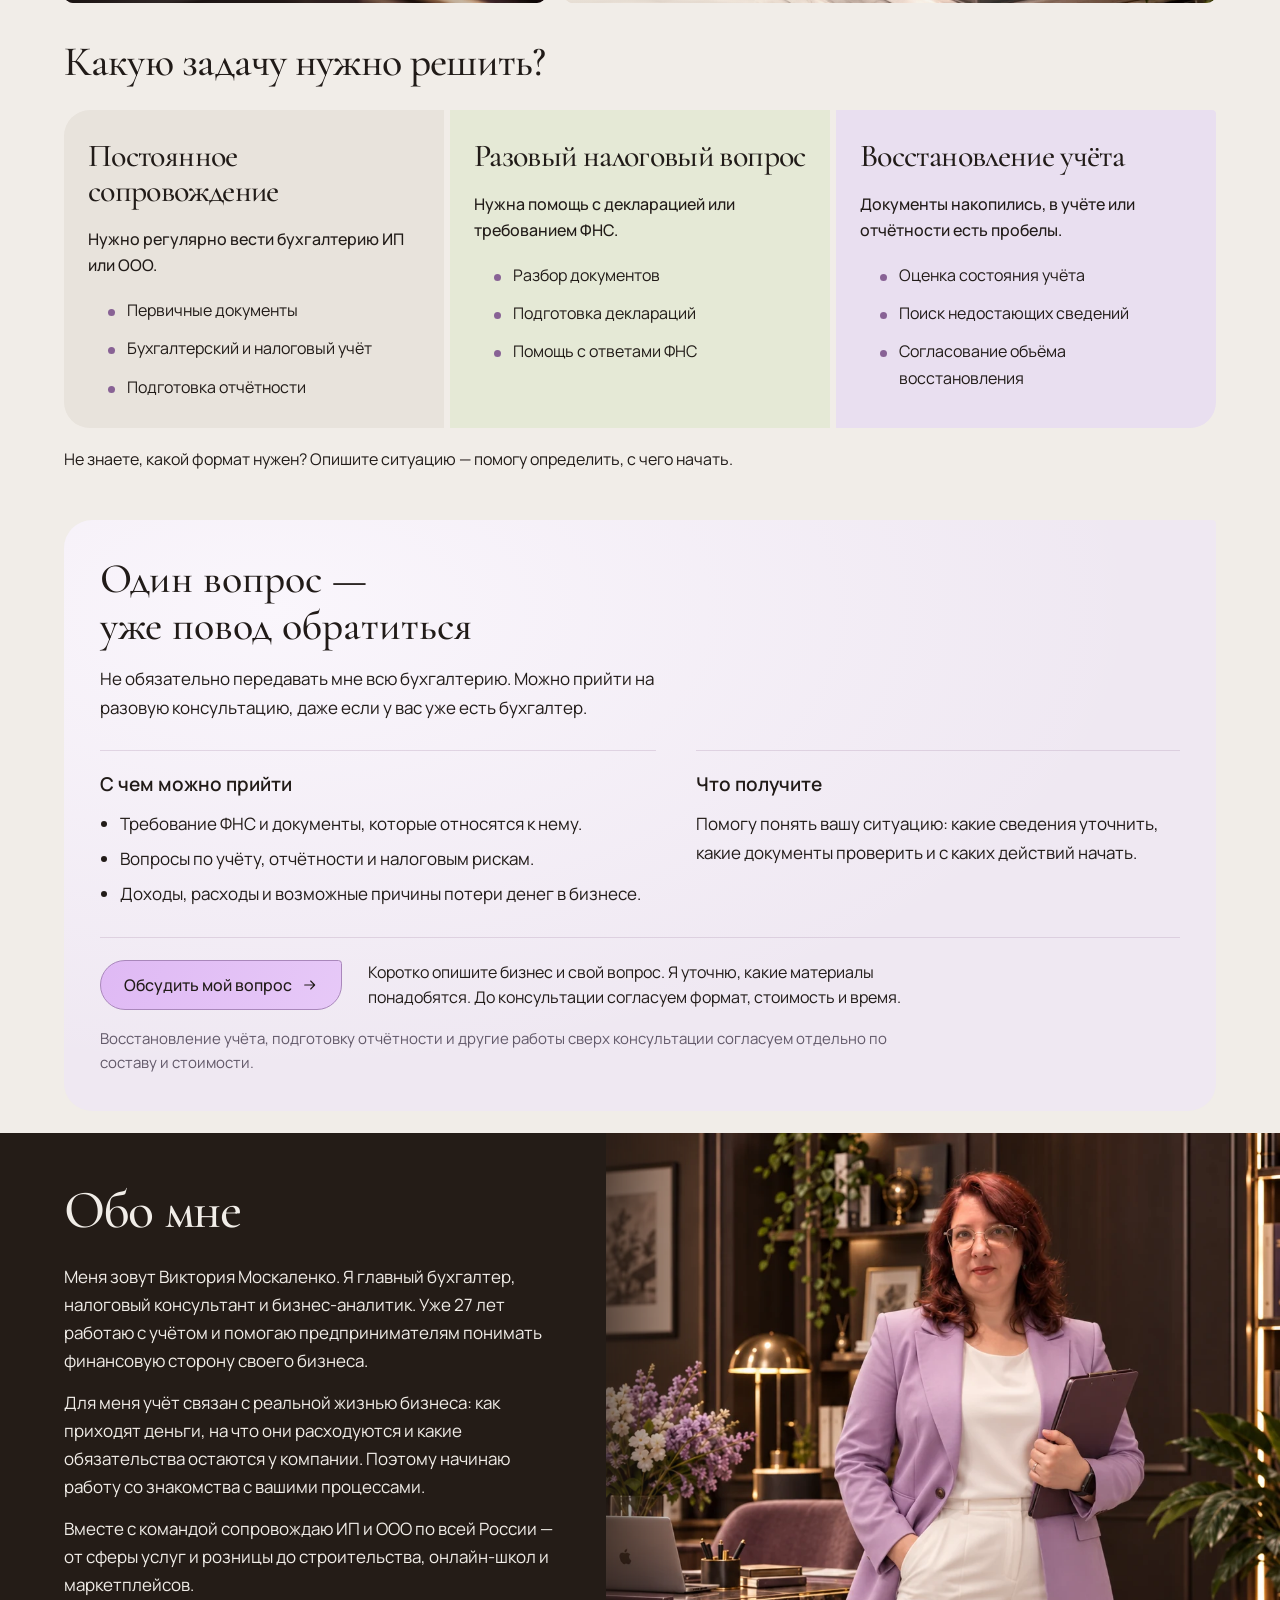
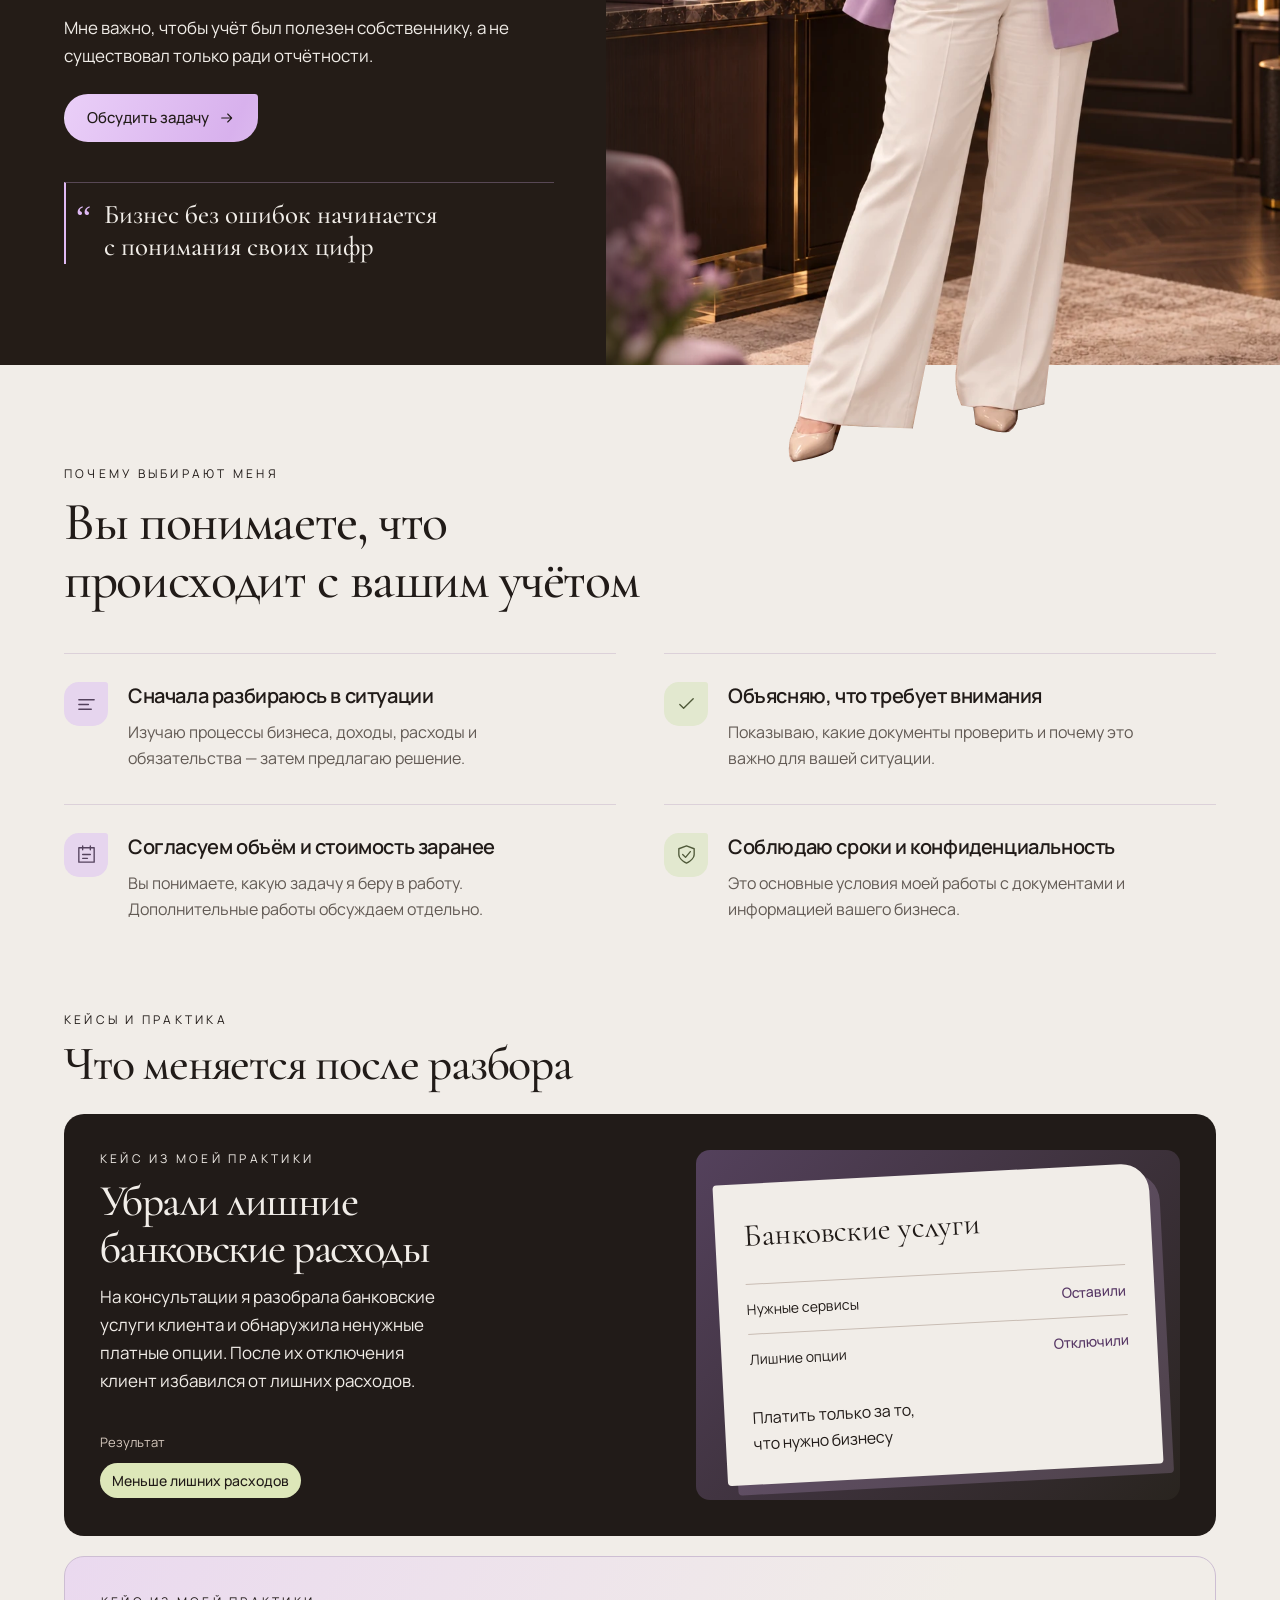
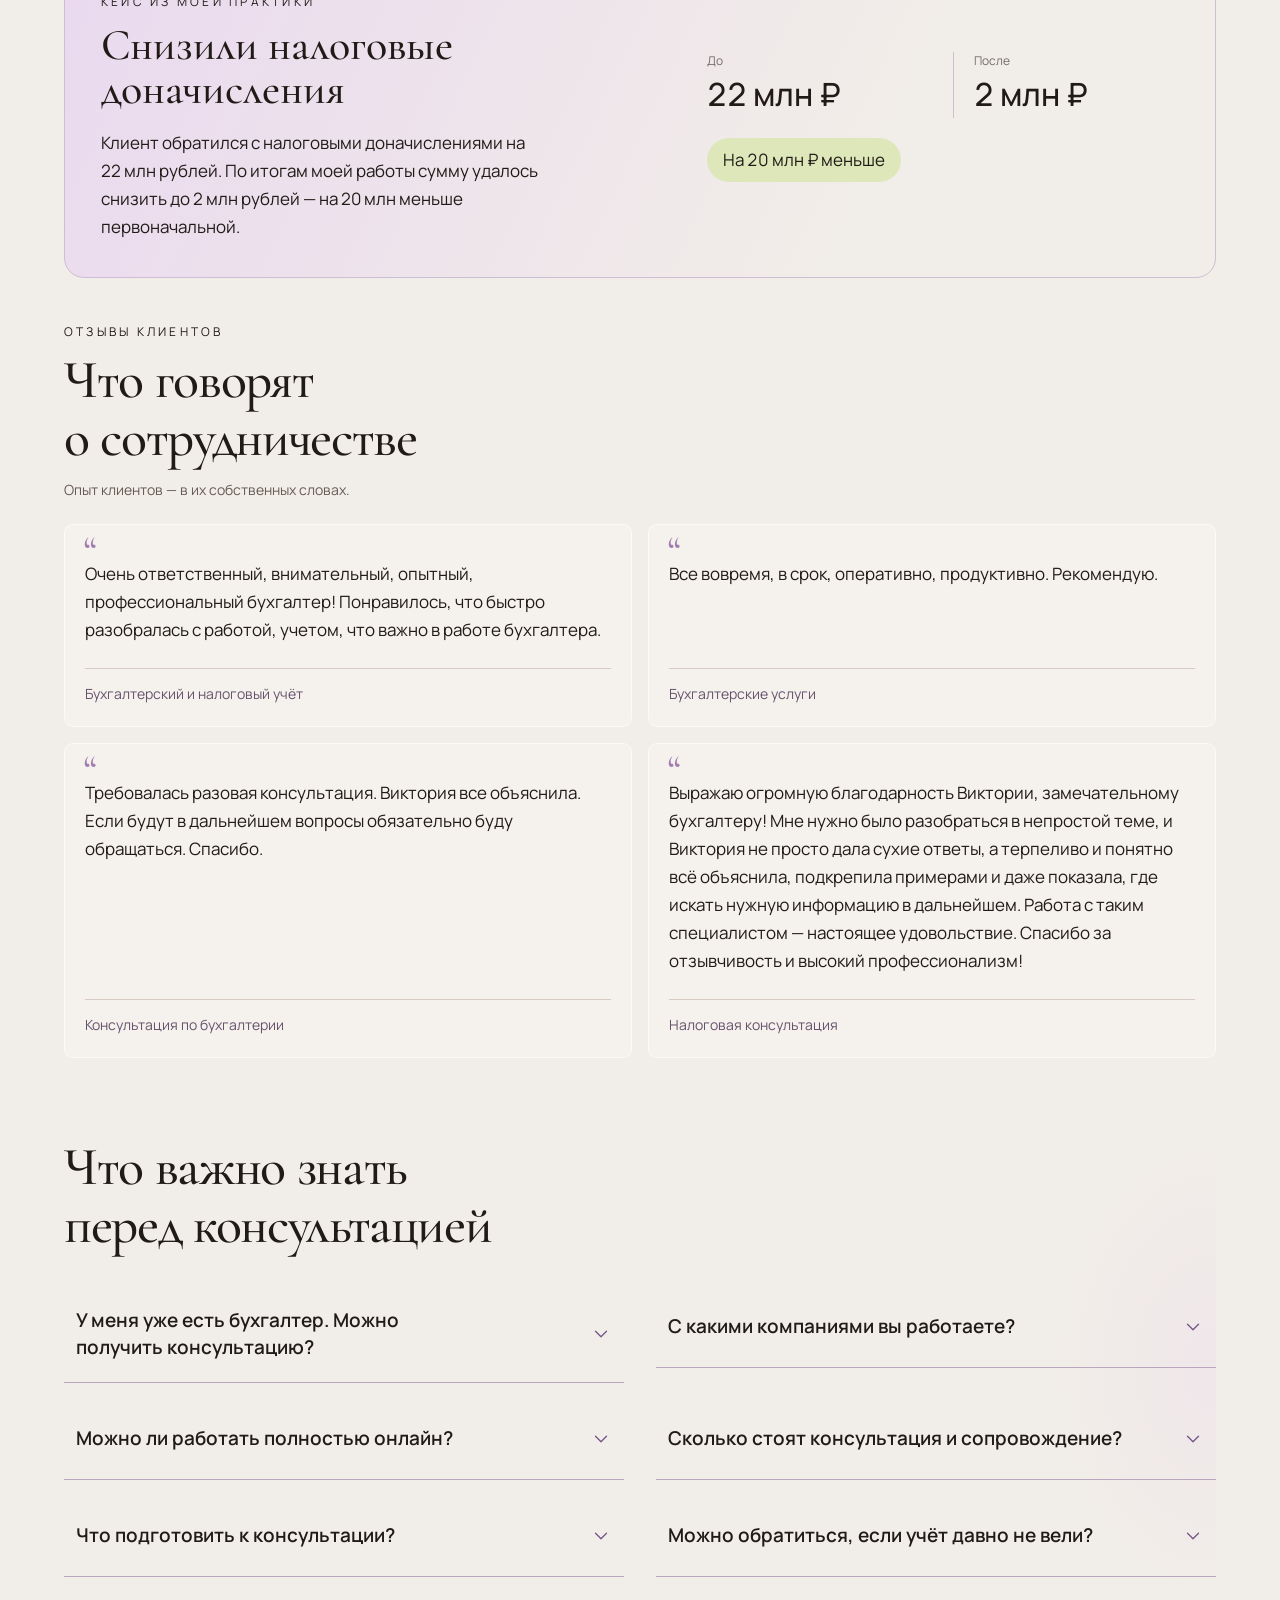
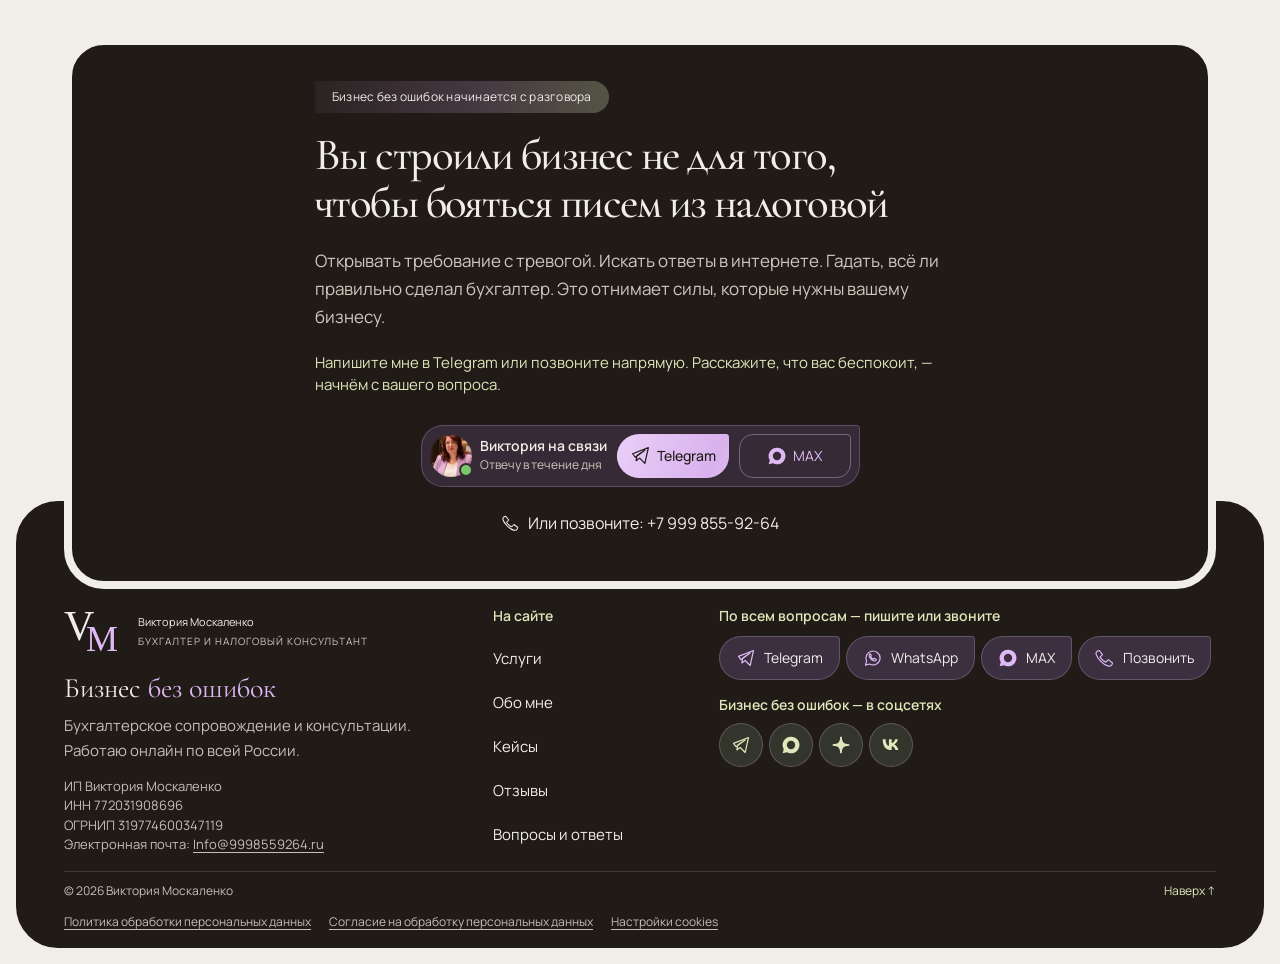
==== commit 61c6902e: "Обновить оформление сайта и мобильную версию" ====
--- a/index.html
+++ b/index.html
@@ -8,7 +8,7 @@
 <link rel="icon" href="assets/monogram.svg" type="image/svg+xml">
 <link rel="preconnect" href="https://fonts.googleapis.com"><link rel="preconnect" href="https://fonts.gstatic.com" crossorigin>
 <link href="https://fonts.googleapis.com/css2?family=Cormorant+Garamond:wght@400;500;600&family=Manrope:wght@400;500;600;700&display=swap" rel="stylesheet">
-<link rel="stylesheet" href="styles.css?v=20261030-r79"><script src="script.js?v=20261030-r79" defer></script>
+<link rel="stylesheet" href="styles.css?v=20261103-r102"><script src="script.js?v=20261103-r102" defer></script>
 <script type="application/ld+json">{"@context": "https://schema.org", "@type": "ProfessionalService", "name": "Виктория Москаленко — бухгалтерское сопровождение", "telephone": "+79998559264", "taxID": "772031908696", "areaServed": "Россия", "sameAs": ["https://t.me/bisnes_bes_oshibok", "https://max.ru/id772031908696_biz", "https://dzen.ru/id/5d626cc0ac412400aeb2bc1b", "https://vk.ru/bisnesbesoshibok"], "email": "Info@9998559264.ru", "description": "Бухгалтерское сопровождение ИП и ООО, восстановление учёта и налоговые консультации онлайн по всей России.", "identifier": {"@type": "PropertyValue", "propertyID": "ОГРНИП", "value": "319774600347119"}, "hasOfferCatalog": {"@type": "OfferCatalog", "name": "Бухгалтерские услуги", "itemListElement": [{"@type": "Offer", "itemOffered": {"@type": "Service", "name": "Бухгалтерское сопровождение ИП и ООО"}}, {"@type": "Offer", "itemOffered": {"@type": "Service", "name": "Налоговые консультации"}}, {"@type": "Offer", "itemOffered": {"@type": "Service", "name": "Восстановление учёта"}}, {"@type": "Offer", "itemOffered": {"@type": "Service", "name": "Подготовка отчётности"}}]}}</script>
 </head>
 <body>
@@ -28,7 +28,7 @@
 <div class="hero-back" aria-hidden="true"></div>
 <img class="hero-photo" src="assets/optimized/victoria-desk.webp" alt="Виктория Москаленко за рабочим столом" width="1122" height="1402" fetchpriority="high" srcset="assets/optimized/victoria-desk-400.webp 400w, assets/optimized/victoria-desk-800.webp 800w, assets/optimized/victoria-desk.webp 1122w" sizes="(max-width: 700px) 100vw, 60vw" decoding="async">
 <header class="header shell">
-<a class="brand" href="#top" aria-label="Виктория Москаленко — на главную"><span class="monogram" aria-hidden="true">V<span>M</span></span><span>Виктория<br>Москаленко<small>Бухгалтер<br>Налоговый консультант</small></span></a>
+<a class="brand" href="#top" aria-label="Виктория Москаленко — на главную"><span class="monogram" aria-hidden="true">V<span>M</span></span><span><span class="brand-name">Виктория Москаленко</span><small>Бухгалтер · Налоговый консультант</small></span></a>
 <nav class="desktop-nav" aria-label="Основная навигация"><a href="#services">Услуги</a><a href="#practice">Практика</a><a href="#about">Обо мне</a><a href="#reviews">Отзывы</a><a href="#contact">Контакты</a></nav>
 <div class="header-actions"><a class="header-phone" href="tel:+79998559264" aria-label="Позвонить Виктории: +7 999 855-92-64"><svg aria-hidden="true"><use href="#phone"/></svg><span>+7 999 855-92-64</span></a><a class="button small lavender" href="#contact">Получить консультацию<svg class="cta-arrow" aria-hidden="true"><use href="#arrow"/></svg></a><button class="circle menu-toggle" aria-label="Открыть меню" aria-expanded="false" aria-controls="mobile-menu"><span></span><span></span></button></div>
 <nav id="mobile-menu" class="menu" aria-label="Меню" hidden><a href="#services">Услуги</a><a href="#about">Обо мне</a><a href="#practice">Из практики</a><a href="#reviews">Отзывы</a><a href="#contact">Получить консультацию</a></nav>
@@ -44,30 +44,25 @@
 </div>
 <section class="services shell" id="services" aria-labelledby="services-title"><div class="section-heading"><div><p class="eyebrow">Мои услуги</p><h2 id="services-title">Комплексные решения<br>для вашего бизнеса</h2></div><div class="section-aside"><p>Выберите нужное направление<br>или получите комплексное<br>сопровождение</p></div></div>
 <div class="service-grid">
-<a class="service keeping" href="#keeping-scope"><img src="assets/optimized/svc-keeping.webp" alt="" loading="lazy" srcset="assets/optimized/svc-keeping-400.webp 400w, assets/optimized/svc-keeping-800.webp 800w, assets/optimized/svc-keeping.webp 1400w" sizes="(max-width: 480px) 100vw, (max-width: 700px) 50vw, (max-width: 1100px) 50vw, 600px" decoding="async" width="1400" height="933"><div><h3>Бухгалтерия<br>под ключ</h3><p>Полное ведение учёта,<br>чтобы вы занимались<br>развитием бизнеса</p></div></a>
-<a class="service taxes" href="#tax-scope"><img src="assets/optimized/svc-tax.webp" alt="" loading="lazy" srcset="assets/optimized/svc-tax-400.webp 400w, assets/optimized/svc-tax-800.webp 800w, assets/optimized/svc-tax.webp 1100w" sizes="(max-width: 480px) 100vw, (max-width: 700px) 50vw, (max-width: 1100px) 50vw, 600px" decoding="async" width="1100" height="825"><div><h3>Налоги<br>и декларации</h3><p>Налоговый учёт,<br>отчётность и ответы<br>на требования ФНС</p></div></a>
-<a class="service restore" href="#restore-scope"><img src="assets/optimized/svc-restore.webp" alt="" loading="lazy" srcset="assets/optimized/svc-restore-400.webp 400w, assets/optimized/svc-restore-800.webp 800w, assets/optimized/svc-restore.webp 1100w" sizes="(max-width: 480px) 100vw, (max-width: 700px) 50vw, (max-width: 1100px) 50vw, 600px" decoding="async" width="1100" height="866"><div><h3>Восстановление<br>учёта</h3><p>Навожу порядок<br>в документах<br>и отчётности</p></div></a>
-<a class="service consult" href="#consultation-scope"><img src="assets/optimized/svc-consult.webp" alt="" loading="lazy" srcset="assets/optimized/svc-consult-400.webp 400w, assets/optimized/svc-consult-800.webp 800w, assets/optimized/svc-consult.webp 1800w" sizes="(max-width: 480px) 100vw, (max-width: 700px) 50vw, (max-width: 1100px) 50vw, 600px" decoding="async" width="1800" height="666"><div><h3>Консультации</h3><p>Разберу вашу ситуацию.<br>Помогу найти риски и точки потерь.</p></div></a>
+<a class="service keeping" href="#keeping-scope"><img src="assets/optimized/svc-keeping.webp" alt="" loading="lazy" srcset="assets/optimized/svc-keeping-400.webp 400w, assets/optimized/svc-keeping-800.webp 800w, assets/optimized/svc-keeping.webp 1400w" sizes="(max-width: 700px) 100vw, (max-width: 1100px) 50vw, 600px" decoding="async" width="1400" height="933"><div><h3>Бухгалтерия<br>под ключ</h3><p>Полное ведение учёта,<br>чтобы вы занимались<br>развитием бизнеса</p></div></a>
+<a class="service taxes" href="#tax-scope"><img src="assets/optimized/svc-tax.webp" alt="" loading="lazy" srcset="assets/optimized/svc-tax-400.webp 400w, assets/optimized/svc-tax-800.webp 800w, assets/optimized/svc-tax.webp 1100w" sizes="(max-width: 700px) 100vw, (max-width: 1100px) 50vw, 600px" decoding="async" width="1100" height="825"><div><h3>Налоги<br>и декларации</h3><p>Налоговый учёт,<br>отчётность и ответы<br>на требования ФНС</p></div></a>
+<a class="service restore" href="#restore-scope"><img src="assets/optimized/svc-restore.webp" alt="" loading="lazy" srcset="assets/optimized/svc-restore-400.webp 400w, assets/optimized/svc-restore-800.webp 800w, assets/optimized/svc-restore.webp 1100w" sizes="(max-width: 700px) 100vw, (max-width: 1100px) 50vw, 600px" decoding="async" width="1100" height="866"><div><h3>Восстановление<br>учёта</h3><p>Навожу порядок<br>в документах<br>и отчётности</p></div></a>
+<a class="service consult" href="#consultation-scope"><img src="assets/optimized/svc-consult.webp" alt="" loading="lazy" srcset="assets/optimized/svc-consult-400.webp 400w, assets/optimized/svc-consult-800.webp 800w, assets/optimized/svc-consult.webp 1800w" sizes="(max-width: 700px) 100vw, (max-width: 1100px) 50vw, 600px" decoding="async" width="1800" height="666"><div><h3>Консультации</h3><p>Разберу вашу ситуацию.<br>Помогу найти риски и точки потерь.</p></div></a>
 </div><section class="svc-detail service-choice" aria-labelledby="service-choice-title"><h3 id="service-choice-title" class="service-choice-title">Какую задачу нужно решить?</h3><div class="sd-packages">
 <article class="sd-package" id="keeping-scope"><h4>Постоянное сопровождение</h4><p class="sd-lead">Нужно регулярно вести бухгалтерию ИП или ООО.</p><ul><li>Первичные документы</li><li>Бухгалтерский и налоговый учёт</li><li>Подготовка отчётности</li></ul></article>
 <article class="sd-package" id="tax-scope"><h4>Разовый налоговый вопрос</h4><p class="sd-lead">Нужна помощь с декларацией или требованием ФНС.</p><ul><li>Разбор документов</li><li>Подготовка деклараций</li><li>Помощь с ответами ФНС</li></ul></article>
 <article class="sd-package" id="restore-scope"><h4>Восстановление учёта</h4><p class="sd-lead">Документы накопились, в учёте или отчётности есть пробелы.</p><ul><li>Оценка состояния учёта</li><li>Поиск недостающих сведений</li><li>Согласование объёма восстановления</li></ul></article>
 </div><p class="service-choice-help">Не знаете, какой формат нужен? Опишите ситуацию — помогу определить, с чего начать.</p></section>
-<div class="consultation-scope" id="consultation-scope"><div class="consultation-scope-intro"><h3>Один вопрос —<br>уже повод обратиться</h3><p>Не обязательно передавать мне всю бухгалтерию. Можно прийти на разовую консультацию, даже если у вас уже есть бухгалтер.</p></div><div class="consultation-scope-content"><h4>Что можем разобрать</h4><ul><li>Требование ФНС и документы, которые относятся к нему.</li><li>Вопросы по учёту, отчётности и налоговым рискам.</li><li>Доходы, расходы и возможные причины потери денег в бизнесе.</li></ul><h4>Что получите в результате</h4><p>Помогу понять вашу ситуацию: какие сведения уточнить, какие документы проверить и с каких действий начать.</p><h4>Что согласуем отдельно</h4><p>Если потребуется восстановление учёта, подготовка отчётности или другая работа сверх консультации, отдельно согласуем её состав и стоимость.</p><h4>Как записаться</h4><p>Коротко опишите бизнес и свой вопрос. Я уточню, какие материалы понадобятся. До консультации согласуем формат, стоимость и время.</p><a class="button lavender" href="#footer-contacts">Обсудить мой вопрос<svg class="cta-arrow" aria-hidden="true"><use href="#arrow"/></svg></a></div></div>
+<div class="consultation-scope" id="consultation-scope"><div class="consultation-scope-intro"><h3>Один вопрос —<br>уже повод обратиться</h3><p>Не обязательно передавать мне всю бухгалтерию. Можно прийти на разовую консультацию, даже если у вас уже есть бухгалтер.</p></div><div class="consultation-scope-content"><div class="consultation-topics"><h4>С чем можно прийти</h4><ul><li>Требование ФНС и документы, которые относятся к нему.</li><li>Вопросы по учёту, отчётности и налоговым рискам.</li><li>Доходы, расходы и возможные причины потери денег в бизнесе.</li></ul></div><div class="consultation-result"><h4>Что получите</h4><p>Помогу понять вашу ситуацию: какие сведения уточнить, какие документы проверить и с каких действий начать.</p></div></div><div class="consultation-next"><a class="button lavender" href="#footer-contacts">Обсудить мой вопрос<svg class="cta-arrow" aria-hidden="true"><use href="#arrow"/></svg></a><p>Коротко опишите бизнес и свой вопрос. Я уточню, какие материалы понадобятся. До консультации согласуем формат, стоимость и время.</p></div><p class="consultation-extra">Восстановление учёта, подготовку отчётности и другие работы сверх консультации согласуем отдельно по составу и стоимости.</p></div>
 </section>
-<section class="about" id="about" aria-labelledby="about-title"><div class="about-scene" aria-hidden="true"><div class="about-scene-room"><img src="assets/optimized/victoria-full-original.webp" alt="" width="1024" height="1536" loading="lazy" srcset="assets/optimized/victoria-full-original-400.webp 400w, assets/optimized/victoria-full-original-800.webp 800w, assets/optimized/victoria-full-original.webp 1024w" sizes="(max-width: 700px) 100vw, 900px" decoding="async"></div><img class="about-scene-figure" src="assets/optimized/victoria-full-original.webp" alt="" width="1024" height="1536" loading="lazy" srcset="assets/optimized/victoria-full-original-400.webp 400w, assets/optimized/victoria-full-original-800.webp 800w, assets/optimized/victoria-full-original.webp 1024w" sizes="(max-width: 700px) 100vw, 900px" decoding="async"></div><div class="shell about-inner"><div class="about-copy"><h2 id="about-title">Обо мне</h2><div class="about-description"><p>Меня зовут Виктория Москаленко. Я главный бухгалтер, налоговый консультант и бизнес-аналитик. Уже 27 лет работаю с учётом и помогаю предпринимателям понимать финансовую сторону своего бизнеса.</p><p>Для меня учёт связан с реальной жизнью бизнеса: как приходят деньги, на что они расходуются и какие обязательства остаются у компании. Поэтому начинаю работу со знакомства с вашими процессами.</p><p>Вместе с командой сопровождаю ИП и ООО по всей России — от сферы услуг и розницы до строительства, онлайн-школ и маркетплейсов.</p><p>Мне важно, чтобы учёт был полезен собственнику, а не существовал только ради отчётности.</p></div>
+<section class="about" id="about" aria-labelledby="about-title"><div class="about-scene" aria-hidden="true"><div class="about-scene-room"><img src="assets/optimized/victoria-full-original.webp" alt="" width="1024" height="1536" loading="eager" srcset="assets/optimized/victoria-full-original-400.webp 400w, assets/optimized/victoria-full-original-800.webp 800w, assets/optimized/victoria-full-original.webp 1024w" sizes="(max-width: 700px) 100vw, 900px" decoding="async"></div><img class="about-scene-figure" src="assets/optimized/victoria-full-original.webp" alt="" width="1024" height="1536" loading="eager" srcset="assets/optimized/victoria-full-original-400.webp 400w, assets/optimized/victoria-full-original-800.webp 800w, assets/optimized/victoria-full-original.webp 1024w" sizes="(max-width: 700px) 100vw, 900px" decoding="async"></div><div class="shell about-inner"><div class="about-copy"><h2 id="about-title">Обо мне</h2><div class="about-description"><p>Меня зовут Виктория Москаленко. Я главный бухгалтер, налоговый консультант и бизнес-аналитик. Уже 27 лет работаю с учётом и помогаю предпринимателям понимать финансовую сторону своего бизнеса.</p><p>Для меня учёт связан с реальной жизнью бизнеса: как приходят деньги, на что они расходуются и какие обязательства остаются у компании. Поэтому начинаю работу со знакомства с вашими процессами.</p><p>Вместе с командой сопровождаю ИП и ООО по всей России — от сферы услуг и розницы до строительства, онлайн-школ и маркетплейсов.</p><p>Мне важно, чтобы учёт был полезен собственнику, а не существовал только ради отчётности.</p></div>
 <div class="actions"><a class="button lavender" href="#contact">Обсудить задачу<svg class="cta-arrow" aria-hidden="true"><use href="#arrow"/></svg></a></div>
-<blockquote class="about-motto"><span class="about-motto-mark" aria-hidden="true">“</span><p>Бизнес без ошибок начинается с понимания своих цифр.</p></blockquote>
+<blockquote class="about-motto"><span class="about-motto-mark" aria-hidden="true">“</span><p>Бизнес без ошибок начинается с понимания своих цифр</p></blockquote>
 </div>
 </div></section>
-<section class="benefits shell" aria-labelledby="benefits-title"><p class="eyebrow">Почему выбирают меня</p><h2 id="benefits-title">Больше, чем просто<br>бухгалтерия</h2><div class="benefit-grid">
-<div><span class="icon sage"><svg aria-hidden="true"><use href="#flower"/></svg></span><div><h3>Экономия<br>вашего времени</h3><p>Вы занимаетесь бизнесом,<br>а я с командой — его учётом</p></div></div>
-<div><span class="icon lavender"><svg aria-hidden="true"><use href="#shield"/></svg></span><div><h3>Внимание<br>к налоговым рискам</h3><p>Проверяю документы<br>и нахожу слабые места</p></div></div>
-<div><span class="icon lavender"><svg aria-hidden="true"><use href="#people"/></svg></span><div><h3>Понятные<br>рекомендации</h3><p>Объясняю сложное<br>простым языком</p></div></div>
-<div><span class="icon sage"><svg aria-hidden="true"><use href="#heart"/></svg></span><div><h3>Поддержка<br>на всех этапах</h3><p>От первого вопроса<br>до регулярного учёта</p></div></div>
-</div></section>
+<section class="benefits shell benefits-refined" aria-labelledby="benefits-title"><p class="eyebrow">Почему выбирают меня</p><h2 id="benefits-title">Вы понимаете, что происходит с вашим учётом</h2><div class="preview-grid"><article class="preview-item"><span class="preview-icon"><svg aria-hidden="true" viewBox="0 0 24 24"><path d="M4 7h16M4 12h10M4 17h13"/></svg></span><div><h3>Сначала разбираюсь в ситуации</h3><p>Изучаю процессы бизнеса, доходы, расходы и обязательства — затем предлагаю решение.</p></div></article><article class="preview-item"><span class="preview-icon"><svg aria-hidden="true" viewBox="0 0 24 24"><path d="m5 12 4 4L19 6"/></svg></span><div><h3>Объясняю, что требует внимания</h3><p>Показываю, какие документы проверить и почему это важно для вашей ситуации.</p></div></article><article class="preview-item"><span class="preview-icon"><svg aria-hidden="true" viewBox="0 0 24 24"><path d="M4 5h16v15H4ZM8 3v4m8-4v4M8 12h8m-8 4h5"/></svg></span><div><h3>Согласуем объём и стоимость заранее</h3><p>Вы понимаете, какую задачу я беру в работу. Дополнительные работы обсуждаем отдельно.</p></div></article><article class="preview-item"><span class="preview-icon"><svg aria-hidden="true" viewBox="0 0 24 24"><path d="M12 3 4 6v6c0 5 8 9 8 9s8-4 8-9V6l-8-3Zm-4 9 3 3 5-6"/></svg></span><div><h3>Соблюдаю сроки и конфиденциальность</h3><p>Это основные условия моей работы с документами и информацией вашего бизнеса.</p></div></article></div></section>
 <section class="practice shell" id="practice" aria-labelledby="cases-title"><div class="section-heading"><div><p class="eyebrow">Кейсы и практика</p><h2 id="cases-title">Что меняется после разбора</h2></div></div><div class="practice-card"><div class="practice-copy"><p class="eyebrow">Кейс из моей практики</p><h3 id="practice-title">Убрали лишние<br>банковские расходы</h3><p>На консультации я разобрала банковские услуги клиента и обнаружила ненужные платные опции. После их отключения клиент избавился от лишних расходов.</p></div><div class="practice-result"><span>Результат</span><b class="sage">Меньше лишних расходов</b></div><div class="case-visual" aria-label="Результат разбора банковских расходов"><div class="case-document"><span class="case-document-title">Банковские услуги</span><div><span>Нужные сервисы</span><b>Оставили</b></div><div><span>Лишние опции</span><b>Отключили</b></div><p>Платить только за то,<br>что нужно бизнесу</p></div></div></div><article class="tax-case" aria-labelledby="tax-case-title"><div><p class="eyebrow">Кейс из моей практики</p><h3 id="tax-case-title">Снизили налоговые<br>доначисления</h3><p>Клиент обратился с налоговыми доначислениями на 22 млн рублей. По итогам моей работы сумму удалось снизить до 2 млн рублей — на 20 млн меньше первоначальной.</p></div><div class="tax-case-numbers"><div><span>До</span><strong>22 млн ₽</strong></div><div><span>После</span><strong>2 млн ₽</strong></div><p>На 20 млн ₽ меньше</p></div></article></section>
-<div class="reviews-decoration"><img class="reviews-lilac" src="assets/optimized/lilac-reviews.webp" alt="" aria-hidden="true" loading="lazy" srcset="assets/optimized/lilac-reviews-400.webp 400w, assets/optimized/lilac-reviews-800.webp 800w, assets/optimized/lilac-reviews.webp 1024w" sizes="400px" decoding="async" width="1024" height="1536"><section class="reviews shell" id="reviews" aria-labelledby="reviews-title"><div class="reviews-heading"><p class="eyebrow">Отзывы клиентов</p><h2 id="reviews-title">Что говорят<br>о сотрудничестве</h2><p class="review-intro">Опыт клиентов — в их собственных словах.</p></div>
+<div class="reviews-decoration"><section class="reviews shell" id="reviews" aria-labelledby="reviews-title"><div class="reviews-heading"><p class="eyebrow">Отзывы клиентов</p><h2 id="reviews-title">Что говорят<br>о сотрудничестве</h2><p class="review-intro">Опыт клиентов — в их собственных словах.</p></div>
 <div class="review-window"><div class="review-track" id="review-track" role="region" aria-label="Отзывы клиентов">
 <article class="review"><span class="quote" aria-hidden="true">“</span><blockquote>Очень ответственный, внимательный, опытный, профессиональный бухгалтер! Понравилось, что быстро разобралась с работой, учетом, что важно в работе бухгалтера.</blockquote><p class="review-service">Бухгалтерский и налоговый учёт</p></article>
 <article class="review"><span class="quote" aria-hidden="true">“</span><blockquote>Все вовремя, в срок, оперативно, продуктивно. Рекомендую.</blockquote><p class="review-service">Бухгалтерские услуги</p></article>
@@ -75,8 +70,8 @@
 <article class="review"><span class="quote" aria-hidden="true">“</span><blockquote>Выражаю огромную благодарность Виктории, замечательному бухгалтеру! Мне нужно было разобраться в непростой теме, и Виктория не просто дала сухие ответы, а терпеливо и понятно всё объяснила, подкрепила примерами и даже показала, где искать нужную информацию в дальнейшем. Работа с таким специалистом — настоящее удовольствие. Спасибо за отзывчивость и высокий профессионализм!</blockquote><p class="review-service">Налоговая консультация</p></article>
 </div></div></section></div>
 <section class="faq shell" id="faq" aria-labelledby="faq-title"><h2 id="faq-title">Что важно знать<br>перед консультацией</h2><div class="faq-answers"><article class="faq-answer"><h3><button class="faq-trigger" id="faq-question-1" type="button" aria-expanded="true" aria-controls="faq-panel-1"><span>У меня уже есть бухгалтер. Можно получить консультацию?</span><svg viewBox="0 0 24 24" aria-hidden="true"><path d="m6 9 6 6 6-6"/></svg></button></h3><div class="faq-panel" id="faq-panel-1" role="region" aria-labelledby="faq-question-1"><div class="faq-panel-inner"><p>Да. Можно обсудить отдельный вопрос по учёту, налоговым рискам или финансовой стороне бизнеса. Формат и объём консультации согласуем под вашу задачу.</p></div></div></article><article class="faq-answer"><h3><button class="faq-trigger" id="faq-question-2" type="button" aria-expanded="true" aria-controls="faq-panel-2"><span>С какими компаниями вы работаете?</span><svg viewBox="0 0 24 24" aria-hidden="true"><path d="m6 9 6 6 6-6"/></svg></button></h3><div class="faq-panel" id="faq-panel-2" role="region" aria-labelledby="faq-question-2"><div class="faq-panel-inner"><p>Работаю с ИП и ООО по всей России: сфера услуг, розница, строительство, онлайн-школы и маркетплейсы. На первом обращении обсудим особенности вашего бизнеса и задачу.</p></div></div></article><article class="faq-answer"><h3><button class="faq-trigger" id="faq-question-3" type="button" aria-expanded="true" aria-controls="faq-panel-3"><span>Можно ли работать полностью онлайн?</span><svg viewBox="0 0 24 24" aria-hidden="true"><path d="m6 9 6 6 6-6"/></svg></button></h3><div class="faq-panel" id="faq-panel-3" role="region" aria-labelledby="faq-question-3"><div class="faq-panel-inner"><p>Да. Консультации и бухгалтерское сопровождение доступны дистанционно. Способ связи и обмена документами согласуем перед началом работы.</p></div></div></article><article class="faq-answer"><h3><button class="faq-trigger" id="faq-question-4" type="button" aria-expanded="true" aria-controls="faq-panel-4"><span>Сколько стоят консультация и сопровождение?</span><svg viewBox="0 0 24 24" aria-hidden="true"><path d="m6 9 6 6 6-6"/></svg></button></h3><div class="faq-panel" id="faq-panel-4" role="region" aria-labelledby="faq-question-4"><div class="faq-panel-inner"><p>Рассчитываю стоимость индивидуально: она зависит от задачи, объёма документов и состояния учёта. Опишите вашу ситуацию — обсудим объём работы и стоимость.</p></div></div></article><article class="faq-answer"><h3><button class="faq-trigger" id="faq-question-5" type="button" aria-expanded="true" aria-controls="faq-panel-5"><span>Что подготовить к консультации?</span><svg viewBox="0 0 24 24" aria-hidden="true"><path d="m6 9 6 6 6-6"/></svg></button></h3><div class="faq-panel" id="faq-panel-5" role="region" aria-labelledby="faq-question-5"><div class="faq-panel-inner"><p>Коротко опишите ваш бизнес и вопрос, который хотите решить. Если речь о конкретном документе или требовании, сообщите об этом при записи: уточним, какие материалы понадобятся.</p></div></div></article><article class="faq-answer"><h3><button class="faq-trigger" id="faq-question-6" type="button" aria-expanded="true" aria-controls="faq-panel-6"><span>Можно обратиться, если учёт давно не вели?</span><svg viewBox="0 0 24 24" aria-hidden="true"><path d="m6 9 6 6 6-6"/></svg></button></h3><div class="faq-panel" id="faq-panel-6" role="region" aria-labelledby="faq-question-6"><div class="faq-panel-inner"><p>Да, я занимаюсь восстановлением учёта. Начнём с оценки текущей ситуации и имеющихся документов, затем определим объём восстановления.</p></div></div></article></div></section>
-<section class="contact shell" id="contact" aria-labelledby="contact-title"><div class="contact-bar"><div><p class="gradient-label">Бизнес без ошибок начинается с разговора</p><h2 id="contact-title">Вы строили бизнес не для того, чтобы бояться писем из налоговой</h2><p class="contact-description">Открывать требование с тревогой. Искать ответы в интернете. Гадать, всё ли правильно сделал бухгалтер. Это отнимает силы, которые нужны вашему бизнесу.</p><p class="contact-prompt">Напишите мне в Telegram или позвоните напрямую. Расскажите, что вас беспокоит, — начнём с вашего вопроса.</p></div><div class="contact-options"><div class="personal-contact"><div class="personal-contact-person"><span class="personal-contact-avatar"><span class="personal-contact-photo"><img src="assets/optimized/victoria-avatar.webp" width="1122" height="1402" alt="" loading="lazy" decoding="async"></span><span class="contact-available-dot" aria-hidden="true"></span></span><div><strong>Виктория Москаленко</strong><span>Можно написать в Telegram</span></div></div><a class="button lavender personal-contact-link" aria-label="Написать Виктории в Telegram" href="https://t.me/va9998559264" target="_blank" rel="noopener noreferrer"><svg aria-hidden="true"><use href="#telegram"/></svg><span>Написать</span><svg class="cta-arrow" aria-hidden="true"><use href="#arrow"/></svg></a></div><a class="contact-direct-phone" href="tel:+79998559264"><svg aria-hidden="true"><use href="#phone"/></svg><span>Или позвоните: +7 999 855-92-64</span></a></div></div></section>
+<section class="contact shell" id="contact" aria-labelledby="contact-title"><div class="contact-bar"><div><p class="gradient-label">Бизнес без ошибок начинается с разговора</p><h2 id="contact-title">Вы строили бизнес не для того, чтобы бояться писем из налоговой</h2><p class="contact-description">Открывать требование с тревогой. Искать ответы в интернете. Гадать, всё ли правильно сделал бухгалтер. Это отнимает силы, которые нужны вашему бизнесу.</p><p class="contact-prompt">Напишите мне в Telegram или позвоните напрямую. Расскажите, что вас беспокоит, — начнём с вашего вопроса.</p></div><div class="contact-options"><div class="personal-contact"><div class="personal-contact-person"><span class="personal-contact-avatar"><span class="personal-contact-photo"><img src="assets/optimized/victoria-avatar.webp" width="1122" height="1402" alt="" loading="lazy" decoding="async"></span><span class="contact-available-dot" aria-hidden="true"></span></span><div><strong>Виктория на связи</strong><span>Отвечу в течение дня</span></div></div><a class="button lavender personal-contact-link" aria-label="Написать Виктории в Telegram" href="https://t.me/va9998559264" target="_blank" rel="noopener noreferrer"><svg aria-hidden="true"><use href="#telegram"/></svg><span>Telegram</span></a><a class="personal-contact-max" aria-label="Написать Виктории в MAX" title="Написать в MAX" href="https://max.ru/u/f9LHodD0cOKcvzY1MMMkOJXTP7jA3j_sU9ZykA98SSbPlLqDbWfJHhDuvBs" target="_blank" rel="noopener noreferrer"><svg aria-hidden="true"><use href="#max"/></svg><span>MAX</span></a></div><a class="contact-direct-phone" href="tel:+79998559264"><svg aria-hidden="true"><use href="#phone"/></svg><span>Или позвоните: +7 999 855-92-64</span></a></div></div></section>
 </main>
-<footer class="footer" id="footer"><div class="shell"><div class="footer-grid"><div class="footer-intro"><a class="brand" href="#top"><span class="monogram" aria-hidden="true">V<span>M</span></span><span>Виктория Москаленко<small>Бухгалтер и налоговый консультант</small></span></a><p>Бизнес без ошибок</p><span>Бухгалтерское сопровождение и консультации.<br>Работаю онлайн по всей России.</span><p class="footer-requisites">ИП Виктория Москаленко<br>ИНН 772031908696<br>ОГРНИП 319774600347119<br>Электронная почта: <a href="mailto:Info@9998559264.ru">Info@9998559264.ru</a></p></div><nav class="footer-nav" aria-label="Навигация внизу страницы"><h3>На сайте</h3><a href="#services">Услуги</a><a href="#about">Обо мне</a><a href="#practice">Кейсы</a><a href="#reviews">Отзывы</a><a href="#faq">Вопросы и ответы</a></nav><div class="footer-reach" id="footer-contacts" tabindex="-1"><h3>По всем вопросам — пишите или звоните</h3><div class="social-chips" aria-label="Способы связи"><a class="social-chip" href="https://t.me/va9998559264" target="_blank" rel="noopener noreferrer" aria-label="Написать мне в Telegram"><svg aria-hidden="true"><use href="#telegram"/></svg><span>Telegram</span></a><a class="social-chip" href="https://wa.me/79998559264" target="_blank" rel="noopener noreferrer" aria-label="Написать мне в WhatsApp"><svg aria-hidden="true"><use href="#whatsapp"/></svg><span>WhatsApp</span></a><a class="social-chip" href="https://max.ru/u/f9LHodD0cOKcvzY1MMMkOJXTP7jA3j_sU9ZykA98SSbPlLqDbWfJHhDuvBs" target="_blank" rel="noopener noreferrer" aria-label="Написать мне в MAX"><svg aria-hidden="true"><use href="#max"/></svg><span>MAX</span></a><a class="social-chip" href="tel:+79998559264" aria-label="Позвонить: +7 999 855-92-64" title="+7 999 855-92-64"><svg aria-hidden="true"><use href="#phone"/></svg><span>Позвонить</span></a></div><h3 class="footer-public-title">Бизнес без ошибок — в соцсетях</h3><div class="social-chips social-chips-public" aria-label="Каналы и публикации"><a class="social-chip" href="https://t.me/bisnes_bes_oshibok" target="_blank" rel="noopener noreferrer" aria-label="Публикации в Telegram" title="Telegram"><svg aria-hidden="true"><use href="#telegram"/></svg></a><a class="social-chip" href="https://max.ru/id772031908696_biz" target="_blank" rel="noopener noreferrer" aria-label="Публикации в MAX" title="MAX"><svg aria-hidden="true"><use href="#max"/></svg></a><a class="social-chip" href="https://dzen.ru/id/5d626cc0ac412400aeb2bc1b" target="_blank" rel="noopener noreferrer" aria-label="Публикации в Дзен" title="Дзен"><svg aria-hidden="true"><use href="#dzen"/></svg></a><a class="social-chip" href="https://vk.ru/bisnesbesoshibok" target="_blank" rel="noopener noreferrer" aria-label="Публикации в VK" title="VK"><svg aria-hidden="true"><use href="#vk"/></svg></a></div></div></div><div class="footer-bottom"><span>© 2026 Виктория Москаленко</span><div class="footer-docs"><a href="privacy.html" target="_blank" rel="noopener">Политика обработки персональных данных</a><a href="consent.html" target="_blank" rel="noopener">Согласие на обработку персональных данных</a><button type="button" class="cookie-settings" data-cookie-settings>Настройки cookies</button></div><a class="footer-top" href="#top">Наверх ↑</a></div></div></footer>
+<footer class="footer" id="footer"><div class="shell"><div class="footer-grid"><div class="footer-intro"><a class="brand" href="#top"><span class="monogram" aria-hidden="true">V<span>M</span></span><span>Виктория Москаленко<small>Бухгалтер и налоговый консультант</small></span></a><p><span class="footer-business-word">Бизнес</span> без ошибок</p><span>Бухгалтерское сопровождение и консультации.<br>Работаю онлайн по всей России.</span><p class="footer-requisites">ИП Виктория Москаленко<br>ИНН 772031908696<br>ОГРНИП 319774600347119<br>Электронная почта: <a href="mailto:Info@9998559264.ru">Info@9998559264.ru</a></p></div><nav class="footer-nav" aria-label="Навигация внизу страницы"><h3>На сайте</h3><a href="#services">Услуги</a><a href="#about">Обо мне</a><a href="#practice">Кейсы</a><a href="#reviews">Отзывы</a><a href="#faq">Вопросы и ответы</a></nav><div class="footer-reach" id="footer-contacts" tabindex="-1"><h3>По всем вопросам — пишите или звоните</h3><div class="social-chips" aria-label="Способы связи"><a class="social-chip" href="https://t.me/va9998559264" target="_blank" rel="noopener noreferrer" aria-label="Написать мне в Telegram"><svg aria-hidden="true"><use href="#telegram"/></svg><span>Telegram</span></a><a class="social-chip" href="https://wa.me/79998559264" target="_blank" rel="noopener noreferrer" aria-label="Написать мне в WhatsApp"><svg aria-hidden="true"><use href="#whatsapp"/></svg><span>WhatsApp</span></a><a class="social-chip" href="https://max.ru/u/f9LHodD0cOKcvzY1MMMkOJXTP7jA3j_sU9ZykA98SSbPlLqDbWfJHhDuvBs" target="_blank" rel="noopener noreferrer" aria-label="Написать мне в MAX"><svg aria-hidden="true"><use href="#max"/></svg><span>MAX</span></a><a class="social-chip" href="tel:+79998559264" aria-label="Позвонить: +7 999 855-92-64" title="+7 999 855-92-64"><svg aria-hidden="true"><use href="#phone"/></svg><span>Позвонить</span></a></div><h3 class="footer-public-title">Бизнес без ошибок — в соцсетях</h3><div class="social-chips social-chips-public" aria-label="Каналы и публикации"><a class="social-chip" href="https://t.me/bisnes_bes_oshibok" target="_blank" rel="noopener noreferrer" aria-label="Публикации в Telegram" title="Telegram"><svg aria-hidden="true"><use href="#telegram"/></svg></a><a class="social-chip" href="https://max.ru/id772031908696_biz" target="_blank" rel="noopener noreferrer" aria-label="Публикации в MAX" title="MAX"><svg aria-hidden="true"><use href="#max"/></svg></a><a class="social-chip" href="https://dzen.ru/id/5d626cc0ac412400aeb2bc1b" target="_blank" rel="noopener noreferrer" aria-label="Публикации в Дзен" title="Дзен"><svg aria-hidden="true"><use href="#dzen"/></svg></a><a class="social-chip" href="https://vk.ru/bisnesbesoshibok" target="_blank" rel="noopener noreferrer" aria-label="Публикации в VK" title="VK"><svg aria-hidden="true"><use href="#vk"/></svg></a></div></div></div><div class="footer-bottom"><span>© 2026 Виктория Москаленко</span><div class="footer-docs"><a href="privacy.html" target="_blank" rel="noopener">Политика обработки персональных данных</a><a href="consent.html" target="_blank" rel="noopener">Согласие на обработку персональных данных</a><button type="button" class="cookie-settings" data-cookie-settings>Настройки cookies</button></div><a class="footer-top" href="#top">Наверх ↑</a></div></div></footer>
 <aside class="cookie-notice" aria-labelledby="cookie-title" hidden><div><h2 id="cookie-title">Настройки cookies</h2><p>С вашего согласия Яндекс.Метрика будет использовать cookies для анализа посещаемости и улучшения сайта. Вы можете отказаться от аналитики — все функции сайта останутся доступны. Выбор можно изменить в настройках cookies. <a href="privacy.html#cookies">Подробнее в политике</a></p></div><div class="cookie-actions"><button class="button" type="button" data-cookie-choice="accept">Принять</button><button class="button" type="button" data-cookie-choice="reject">Отклонить</button></div></aside>
 </body></html>
--- a/styles.css
+++ b/styles.css
@@ -336,8 +336,179 @@
 a.button .cta-arrow,a.consultation-button .cta-arrow{width:16px;height:16px;flex:0 0 16px;fill:none;stroke:currentColor;stroke-width:1.6}
 @media(prefers-reduced-motion:reduce){a.button.lavender,a.consultation-button{transition:none}}
 
-.about-motto{position:relative;max-width:490px;margin:36px 0 0;padding:24px 0 0 28px;border-top:1px solid #dfb9f447;border-left:2px solid var(--lavender)}.about-motto p{font-family:var(--serif);font-size:clamp(28px,2.6vw,36px);font-weight:500;line-height:1.2;color:var(--cream);margin:0;text-wrap:balance}.about-motto-mark{display:block;font-family:Georgia,serif;font-size:58px;line-height:.7;color:var(--lavender);margin-bottom:8px}
+.about-motto{position:relative;max-width:490px;margin:24px 0 0;padding:16px 0 0 38px;border-top:1px solid #dfb9f447;border-left:2px solid var(--lavender)}.about-motto p{font-family:var(--serif);font-size:clamp(24px,2.1vw,29px);font-weight:500;line-height:1.2;color:var(--cream);margin:0;text-wrap:balance}.about-motto-mark{position:absolute;left:10px;top:18px;font-family:Georgia,serif;font-size:34px;line-height:1;color:var(--lavender)}
 
 .consultation-scope a.button.lavender{background:linear-gradient(115deg,#dfb9f4,#ecd4fa);background-size:180% 100%;color:var(--ink);border:1px solid #a987bb}
 .consultation-scope a.button.lavender:hover,.consultation-scope a.button.lavender:focus-visible{background-position:100% 50%;color:var(--ink);box-shadow:0 0 18px #dfb9f455}
 .consultation-scope a.button.lavender:focus-visible{outline:2px solid var(--ink);outline-offset:4px}
+
+/* Mobile layout: content determines height and controls retain touch space. */
+@media(max-width:700px){
+ :root{--page-gutter:20px;--section-title:36px}
+ .hero-wrap .header{position:relative;width:calc(100% - 48px);gap:0 8px;min-height:0;height:auto;padding:6px 8px 2px;border-width:2px;border-top:0;border-radius:0 0 16px 16px}
+ .hero-wrap .header .brand{min-width:0;flex-shrink:1;font-size:15px;line-height:1.2;gap:8px}
+ .hero-wrap .header .brand small{font-size:11px;line-height:1.3;margin-top:3px}
+ .header .menu-toggle{flex-shrink:0;width:44px;height:44px}
+ .hero-wrap .menu{top:100%;right:0;min-width:0;width:min(300px,100%);max-height:65dvh;overflow:auto}
+ .hero-wrap .hero h1{font-size:clamp(52px,15vw,76px);line-height:.95}
+ .hero .actions{align-items:flex-start;flex-direction:column}
+ .hero .consultation-button{max-width:100%;font-size:15px;white-space:normal;text-align:center;min-height:48px}
+ .consultation-button__label{min-width:0;white-space:normal}
+ .hero-services-link{display:inline-flex;align-items:center;min-height:44px}
+ .services .service-grid{grid-template-columns:1fr;grid-template-rows:none;grid-auto-rows:auto}
+ .services .service-grid .service{grid-column:1;grid-row:auto;min-height:310px;padding:24px}
+ .services .service-grid .keeping{min-height:360px}
+ .services .service-grid .consult{min-height:270px}
+ .services .service-grid .service h3{font-size:32px}
+ .services .service-grid .service p{font-size:16px;line-height:1.5}
+ .consultation-scope{grid-template-columns:minmax(0,1fr);padding:24px 20px;gap:24px}
+ .consultation-scope .button{max-width:100%;white-space:normal}
+ .service-choice .sd-package{padding:24px 20px}
+ .about-copy{width:100%;min-width:0}
+ .about-motto{padding-left:34px;margin-top:20px}
+ .practice-card,.tax-case{padding:24px 20px;min-width:0}
+ .tax-case-numbers{flex-wrap:wrap;gap:16px}
+ .case-document{transform:none;box-shadow:5px 5px 0 #dfb9f431}
+ .faq-trigger{min-height:48px;gap:16px;text-align:left}
+ .faq-trigger span{min-width:0}
+ .faq-trigger svg{flex-shrink:0}
+ .contact-bar{padding:24px 18px}
+ .contact h2{font-size:clamp(30px,8vw,36px)}
+ .personal-contact{width:fit-content;max-width:100%;margin-inline:auto;flex-wrap:wrap;justify-content:flex-start;gap:8px;padding:10px 12px;border-radius:20px 4px 20px 20px}
+ .personal-contact-person{min-width:0;flex:1 1 100%}
+ .personal-contact-person>div{min-width:0}
+ .contact-options .personal-contact-link{margin:0;min-height:48px}
+ .contact-direct-phone{font-size:15px;flex-wrap:wrap}
+ .footer .brand{min-width:0;gap:10px}
+ .footer .brand>span:last-child{min-width:0}
+ .footer .brand small{white-space:normal;line-height:1.5;letter-spacing:.03em}
+ .footer-reach,.footer-docs{min-width:0}
+ .footer-docs a{overflow-wrap:anywhere}
+ .footer .social-chips{gap:8px}
+ .cookie-notice{left:12px;right:12px;width:auto;max-width:none;max-height:calc(100dvh - 24px);padding:20px}
+}
+@media(hover:none){.service:hover{transform:none}.service:hover img{transform:none}}
+
+/* Brand accent shared by the header and footer. */
+.monogram span{color:var(--lavender)}
+
+/* Compact personal messenger strip. */
+.contact-options .personal-contact{display:grid;grid-template-columns:minmax(0,1fr) auto 44px;width:fit-content;max-width:100%;gap:10px;padding:8px;margin-inline:auto;border-radius:22px 4px 22px 22px}
+.personal-contact .personal-contact-person{gap:8px;min-width:0}
+.personal-contact .personal-contact-person strong{font-size:14px;line-height:1.3}
+.personal-contact .personal-contact-person div>span{font-size:12px;line-height:1.4;color:#d1c7bc}
+.contact-options .personal-contact .personal-contact-link{margin:0;min-height:44px;padding:8px 12px;gap:6px}
+.personal-contact-max{display:flex;align-items:center;justify-content:center;width:44px;height:44px;border:1px solid #dfb9f466;border-radius:14px 4px 14px 14px;color:var(--lavender)}
+.personal-contact-max:hover{background:#dfb9f422}
+.personal-contact-max svg{width:20px;height:20px}
+@media(max-width:700px){
+ .contact-options .personal-contact{width:100%;gap:6px;padding:6px;grid-template-columns:minmax(0,1fr) auto 44px}
+ .personal-contact .personal-contact-avatar,.personal-contact .personal-contact-photo{width:32px;height:32px;flex-basis:32px}
+ .personal-contact .personal-contact-person{gap:6px}
+ .personal-contact .personal-contact-person strong{font-size:12px}
+ .personal-contact .personal-contact-person div>span{font-size:11px}
+ .contact-options .personal-contact .personal-contact-link{padding:8px;gap:4px}
+ .contact-options .personal-contact .personal-contact-link span{font-size:12px}
+}
+@media(max-width:400px){
+ .contact-options .personal-contact{grid-template-columns:minmax(0,1fr) 44px 44px}
+ .personal-contact .personal-contact-link span{display:none}
+}
+
+/* Both messenger destinations retain their visible labels. */
+.contact-options .personal-contact{grid-template-columns:minmax(0,1fr) 112px 112px}
+.contact-options .personal-contact .personal-contact-link,.personal-contact-max{width:100%;min-height:44px;gap:6px;font-size:14px;justify-content:center}
+.personal-contact-max{padding:8px 12px}
+@media(max-width:700px){
+ .contact-options .personal-contact{grid-template-columns:repeat(2,minmax(0,1fr));width:fit-content;min-width:min(100%,260px);gap:8px}
+ .personal-contact .personal-contact-person{grid-column:1/-1}
+ .contact-options .personal-contact .personal-contact-link span{display:inline;font-size:14px}
+}
+
+/* Mobile header: a single compact identity row without the phone row. */
+@media(max-width:700px){
+ .hero-wrap .header{padding:10px 8px;flex-wrap:nowrap;gap:8px}
+ .hero-wrap .header .header-phone{display:none}
+ .hero-wrap .header .brand{font-size:15px;line-height:1.2;gap:8px}
+ .hero-wrap .header .brand small{font-size:11px;line-height:1.3;margin-top:3px}
+ .hero-wrap .header .monogram{width:34px;height:37px;font-size:29px;flex-shrink:0}
+ .hero-wrap .header .monogram span{font-size:26px;left:12px;top:10px}
+ .hero-wrap .header .menu-toggle{width:44px;height:44px;margin-left:auto}
+}
+
+/* Quiet legal information at the very bottom of the footer. */
+.footer .footer-bottom{grid-template-columns:minmax(0,1fr) auto;gap:4px 16px;padding-top:10px;font-size:12px;line-height:1.5}
+.footer .footer-bottom>span{grid-column:1;grid-row:1}
+.footer .footer-bottom .footer-top{grid-column:2;grid-row:1;min-height:24px}
+.footer .footer-docs{grid-column:1/-1;grid-row:2;display:flex;flex-direction:row;flex-wrap:wrap;gap:2px 18px;align-items:center}
+.footer .footer-docs a,.footer .footer-docs .cookie-settings{display:inline-flex;align-items:center;min-height:24px;padding:2px 0;font-size:12px;line-height:1.5;text-underline-offset:3px}
+@media(max-width:700px){.footer .footer-docs{flex-direction:column;align-items:flex-start;gap:2px}}
+
+/* Quiet lilac washes echo the botanical accent without extra image assets. */
+.services{background-image:radial-gradient(ellipse 180px 290px at 0 16%,#dfb9f426,transparent 74%);background-repeat:no-repeat}
+.faq{background-image:radial-gradient(ellipse 210px 300px at 100% 50%,#dfb9f422,transparent 75%);background-repeat:no-repeat}
+@media(max-width:700px){
+ .services{background-image:radial-gradient(ellipse 80px 200px at 0 6%,#dfb9f41c,transparent 75%)}
+ .faq{background-image:radial-gradient(ellipse 85px 240px at 100% 50%,#dfb9f41c,transparent 75%)}
+}
+
+@media(min-width:701px){.about-motto{margin-top:40px}}
+
+/* Consultation: introduction, two clear outcomes, then one next step. */
+.consultation-scope{grid-template-columns:minmax(0,1fr);gap:28px;background:radial-gradient(ellipse at 18% 15%,#faf6fc 0,transparent 65%),#efe8f2}
+.consultation-scope-intro{max-width:740px}
+.consultation-scope-intro p{max-width:62ch;margin-top:16px}
+.consultation-scope-content{display:grid;grid-template-columns:1.15fr 1fr;gap:40px}
+.consultation-scope-content>div{min-width:0;border-top:1px solid #bda9c166;padding-top:20px}
+.services .consultation-scope-content h4{margin:0 0 12px;font-size:19px}
+.consultation-scope-content ul{margin:0;padding-left:20px}
+.consultation-next{display:flex;align-items:center;gap:26px;padding-top:22px;border-top:1px solid #bda9c166}
+.consultation-scope .consultation-next .button{margin-top:0;flex-shrink:0}
+.services .consultation-next p{font-size:16px;line-height:1.6;max-width:60ch}
+.services .consultation-scope .consultation-extra{font-size:15px;line-height:1.6;color:#625969;max-width:90ch;margin-top:-12px}
+@media(max-width:700px){
+ .consultation-scope{gap:24px}
+ .consultation-scope-content{grid-template-columns:minmax(0,1fr);gap:22px}
+ .consultation-next{flex-direction:column;align-items:flex-start;gap:14px}
+ .services .consultation-scope .consultation-extra{margin-top:-8px}
+}
+
+/* Concrete working principles, matching the approved standalone preview. */
+.benefits-refined>h2{font-size:var(--section-title);line-height:1.02;letter-spacing:-.025em;max-width:760px;margin-bottom:44px}
+.benefits-refined .preview-grid{display:grid;grid-template-columns:repeat(2,minmax(0,1fr));gap:0 48px}
+.benefits-refined .preview-item{display:flex;align-items:flex-start;gap:20px;padding:28px 0 32px;border-top:1px solid #bba6c066;min-width:0}
+.benefits-refined .preview-icon{display:grid;place-items:center;flex:0 0 44px;width:44px;height:44px;border-radius:15px 3px 15px 15px;background:#e6d5ee;color:#54425d}
+.benefits-refined .preview-item:nth-child(2n) .preview-icon{background:#e2e8cf;color:#4f5939}
+.benefits-refined .preview-icon svg{width:23px;height:23px}
+.benefits-refined .preview-item h3{font-family:var(--sans);font-size:20px;font-weight:600;letter-spacing:-.02em;line-height:1.35;margin:0 0 10px}
+.benefits-refined .preview-item p{font-size:16px;line-height:1.65;max-width:44ch;color:#625a54}
+@media(max-width:700px){
+ .benefits-refined>h2{margin-bottom:28px}
+ .benefits-refined .preview-grid{grid-template-columns:1fr}
+ .benefits-refined .preview-item{gap:14px;padding:22px 0}
+ .benefits-refined .preview-item h3{font-size:18px}
+ .benefits-refined .preview-icon{width:38px;height:38px;flex-basis:38px}
+}
+
+.footer-intro .footer-business-word{color:var(--cream)}
+
+/* Readable supporting text and shared grid constraints at every width. */
+.service-choice .sd-package p,.service-choice .sd-package li{font-family:var(--sans);font-size:16px;line-height:1.65}
+.service-choice .sd-package ul{padding-left:20px}
+.benefits-refined .preview-item>div{min-width:0}
+.service-grid,.sd-packages,.review-track,.faq-answers,.footer-grid{min-width:0}
+.services .service-grid .service p{line-height:1.55}
+.footer .footer-intro>span,.footer .footer-nav{font-size:15px;line-height:1.6}
+@media(max-width:700px){
+ .hero-wrap .hero h1{overflow-wrap:normal}
+ .personal-contact-person strong,.personal-contact-person div>span{overflow-wrap:anywhere}
+ .services .service-grid .service p{max-width:28ch}
+}
+
+/* Name and profession wrap naturally, retaining a clear hierarchy. */
+.hero-wrap .header .brand-name{display:block}
+.hero-wrap .header .brand>span:last-child{min-width:0}
+@media(max-width:700px){
+ .hero-wrap .header .brand{flex:1;min-width:0}
+ .hero-wrap .header .brand>span:last-child{max-width:240px}
+}
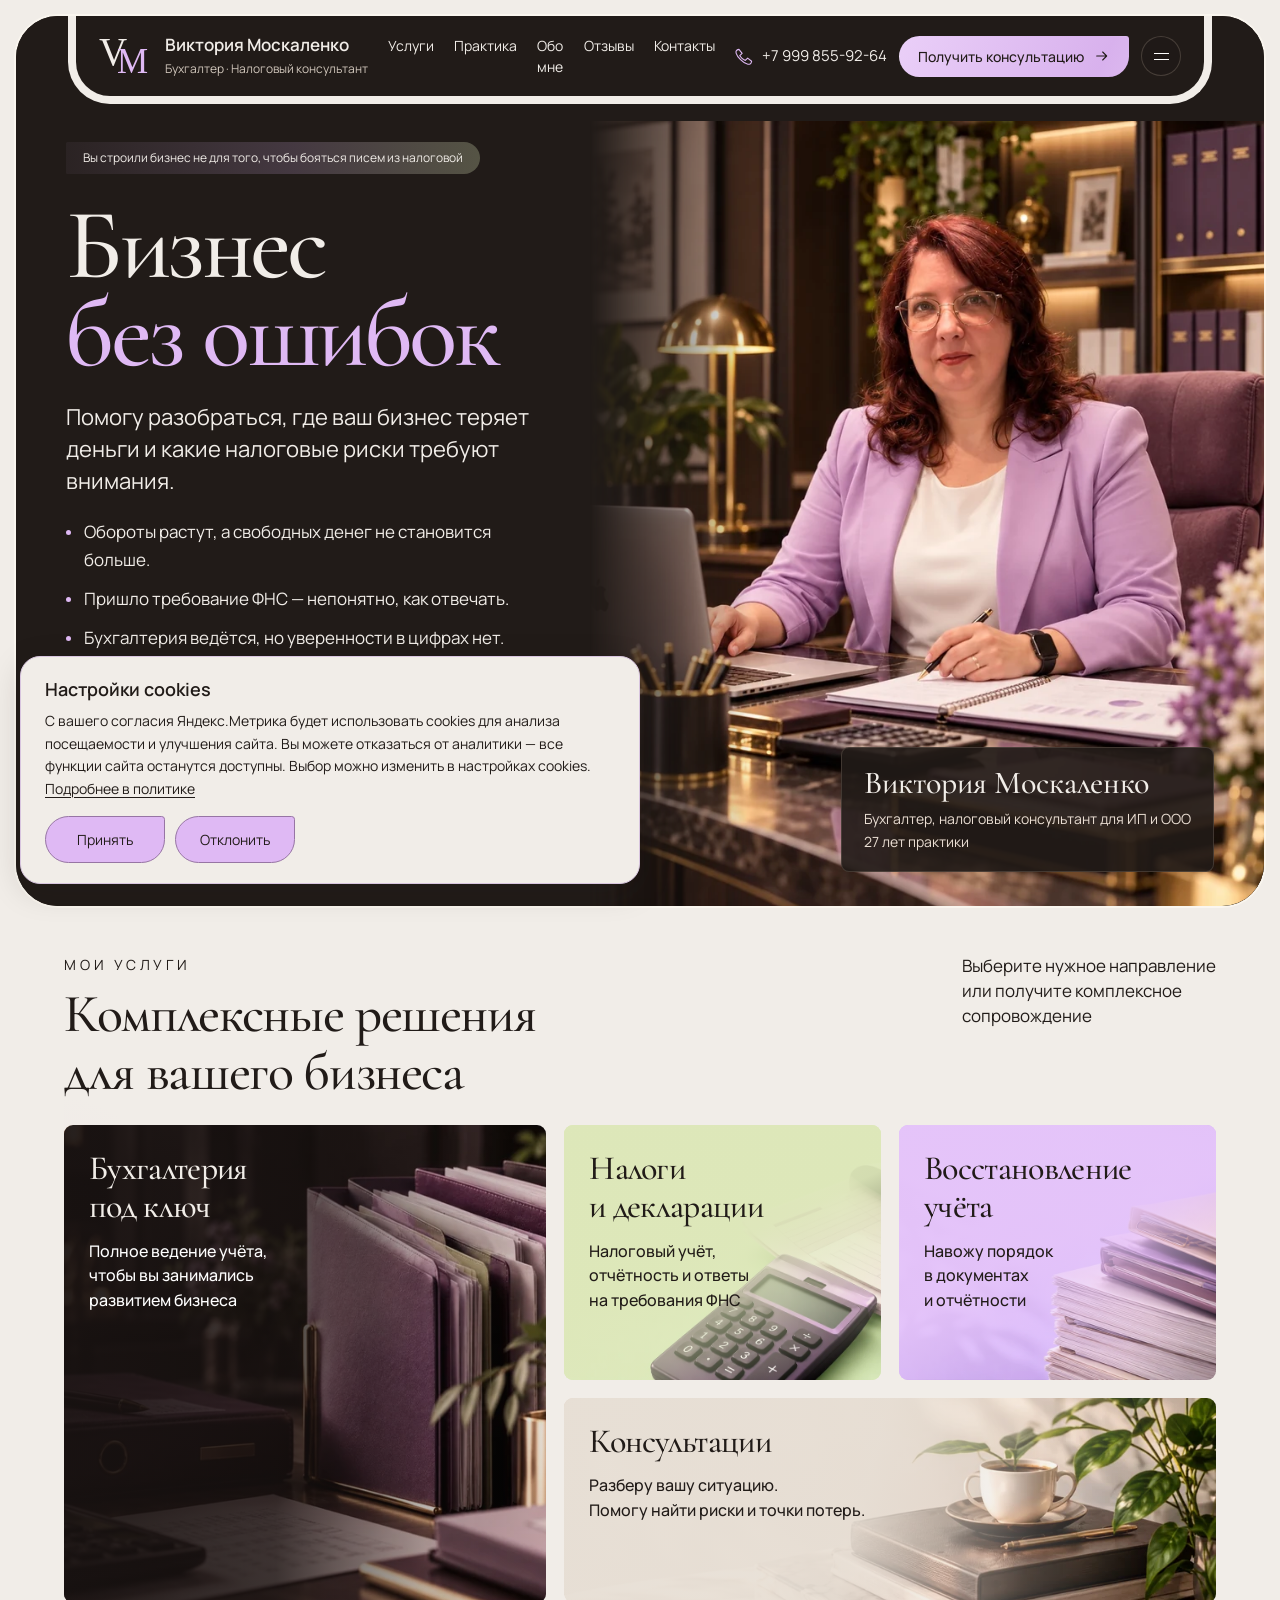
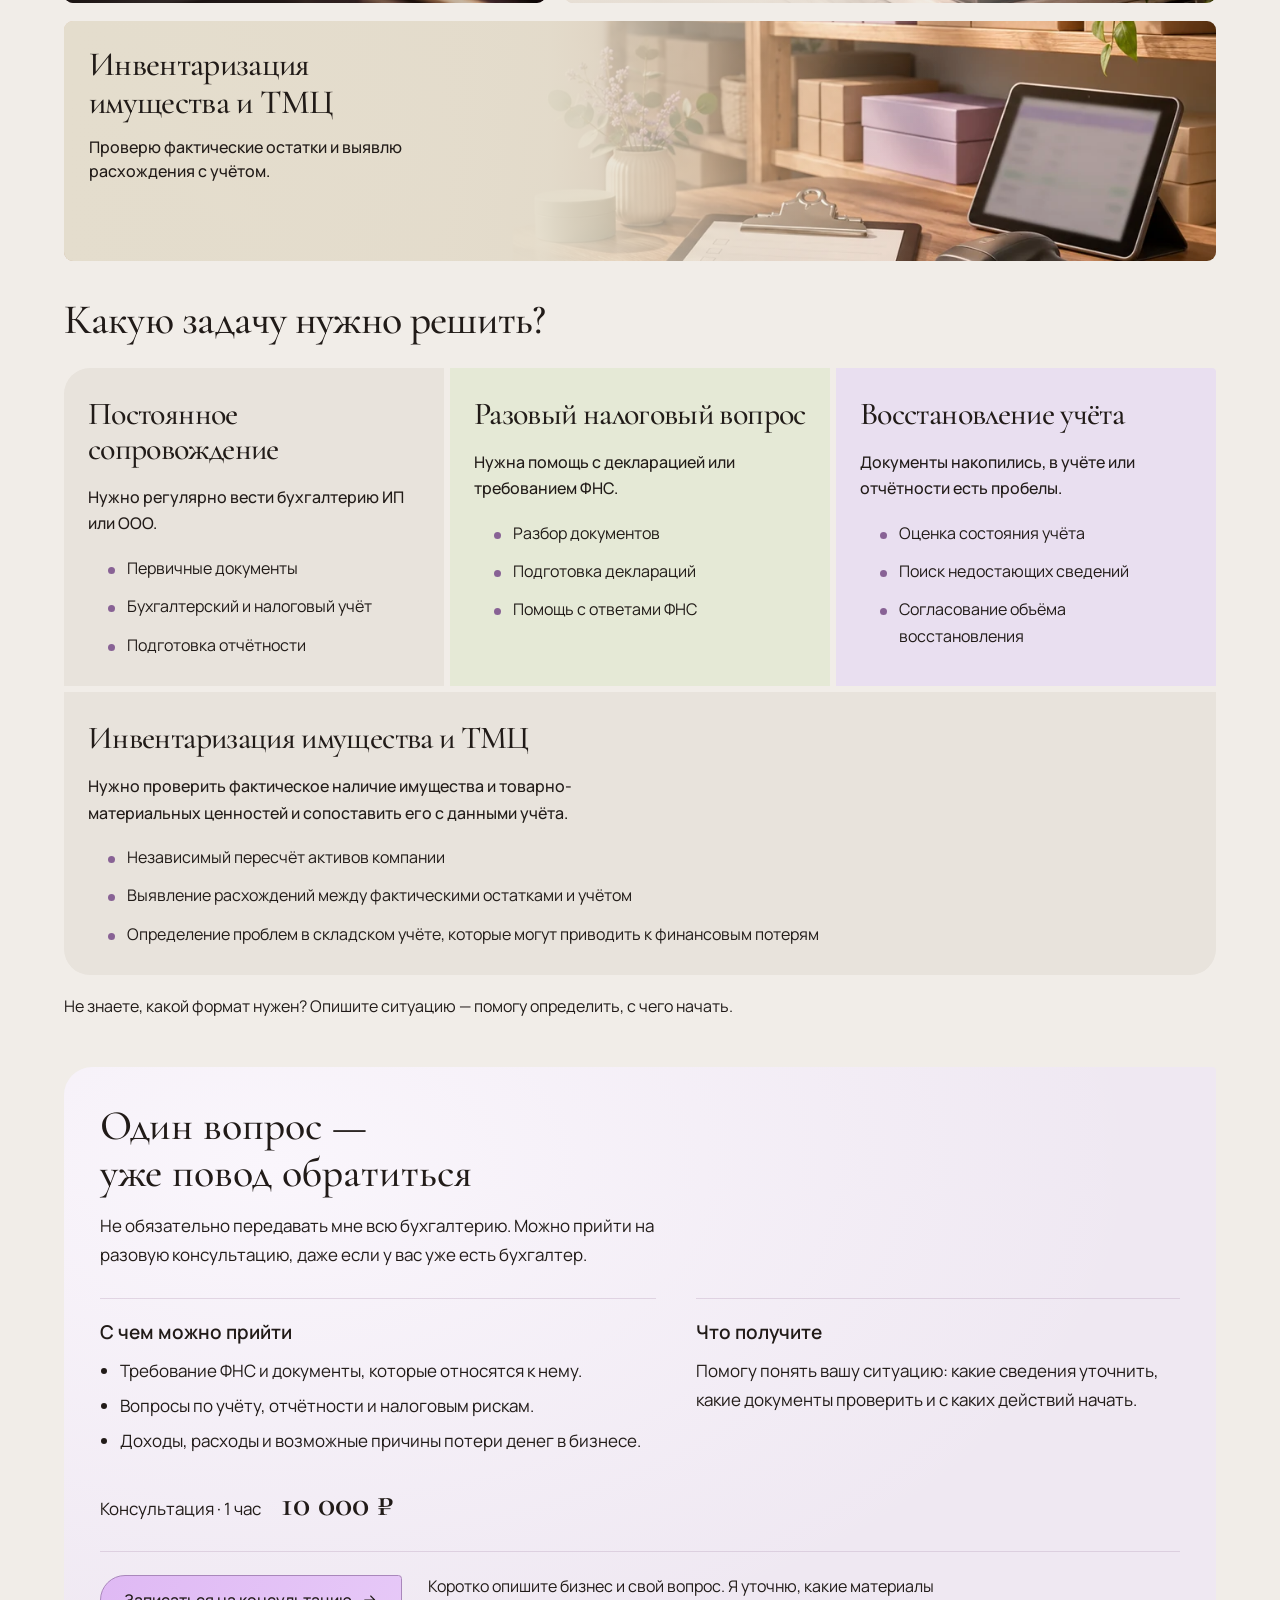
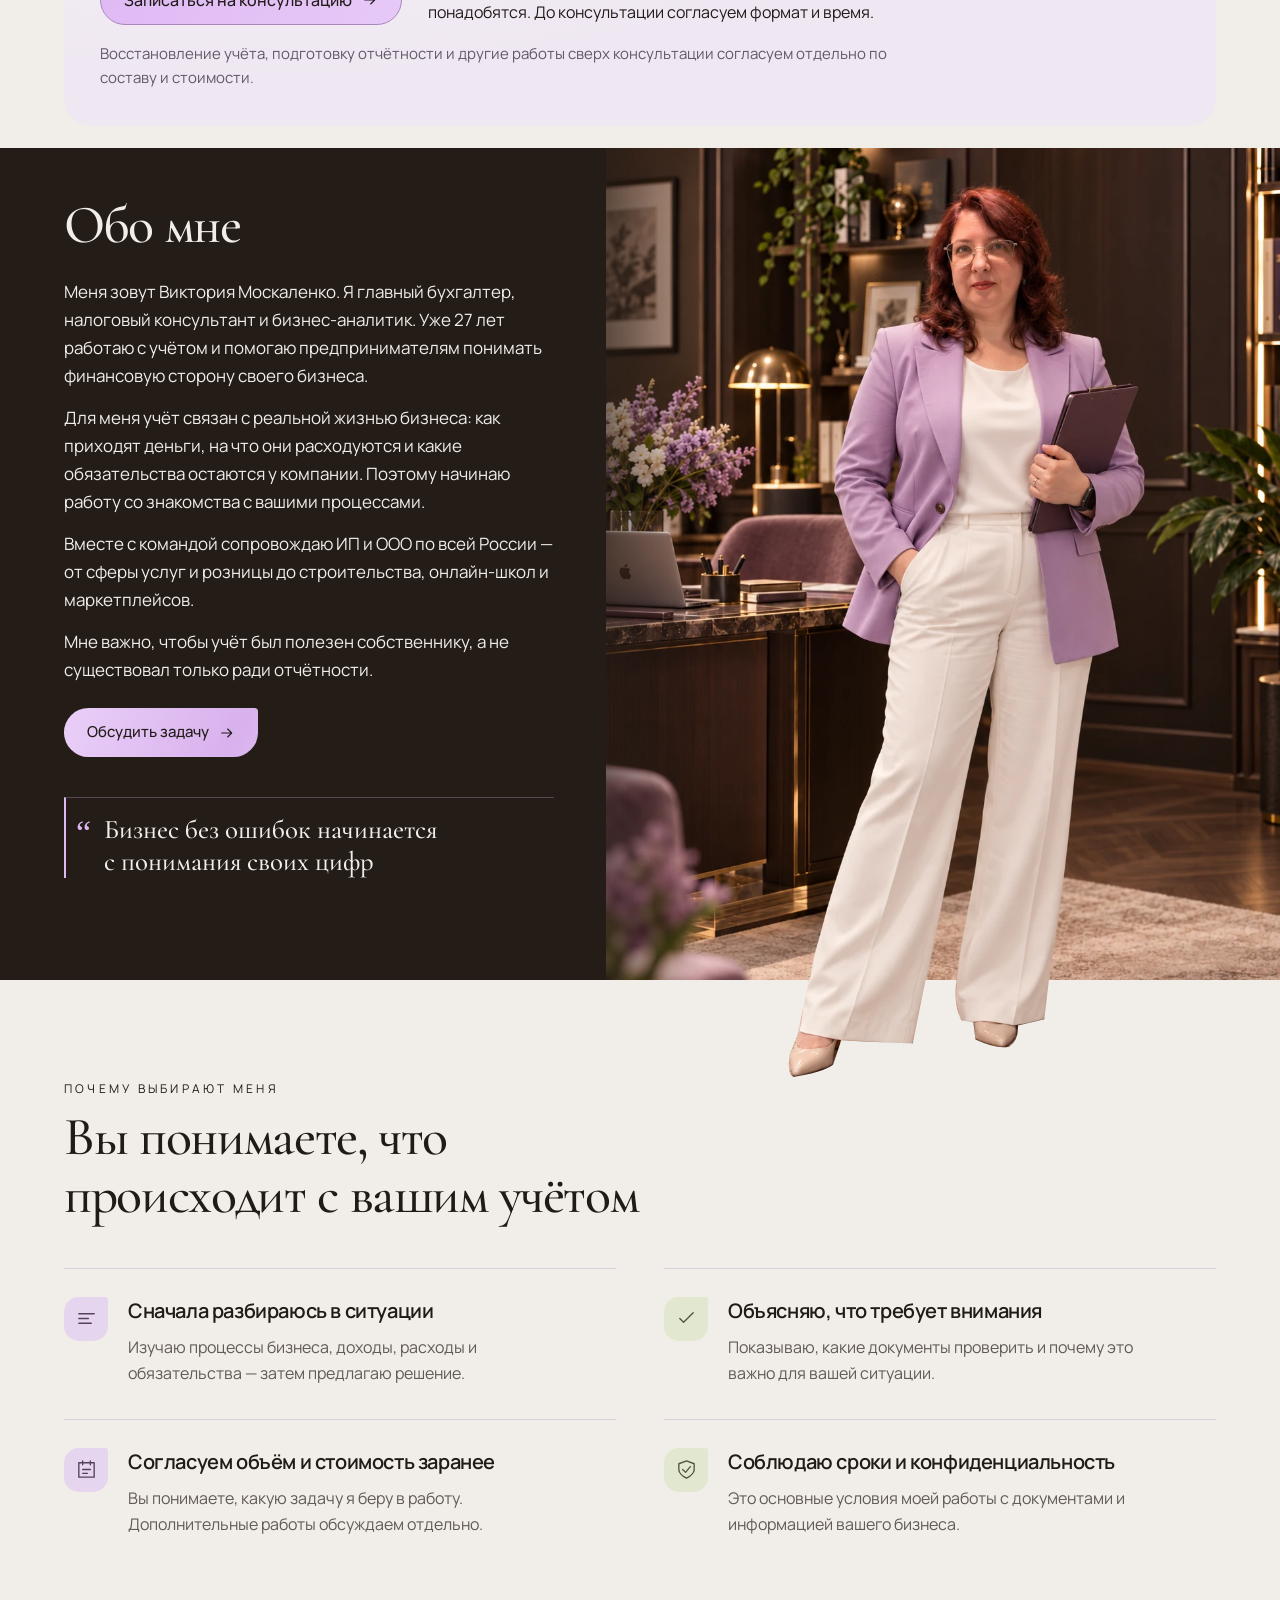
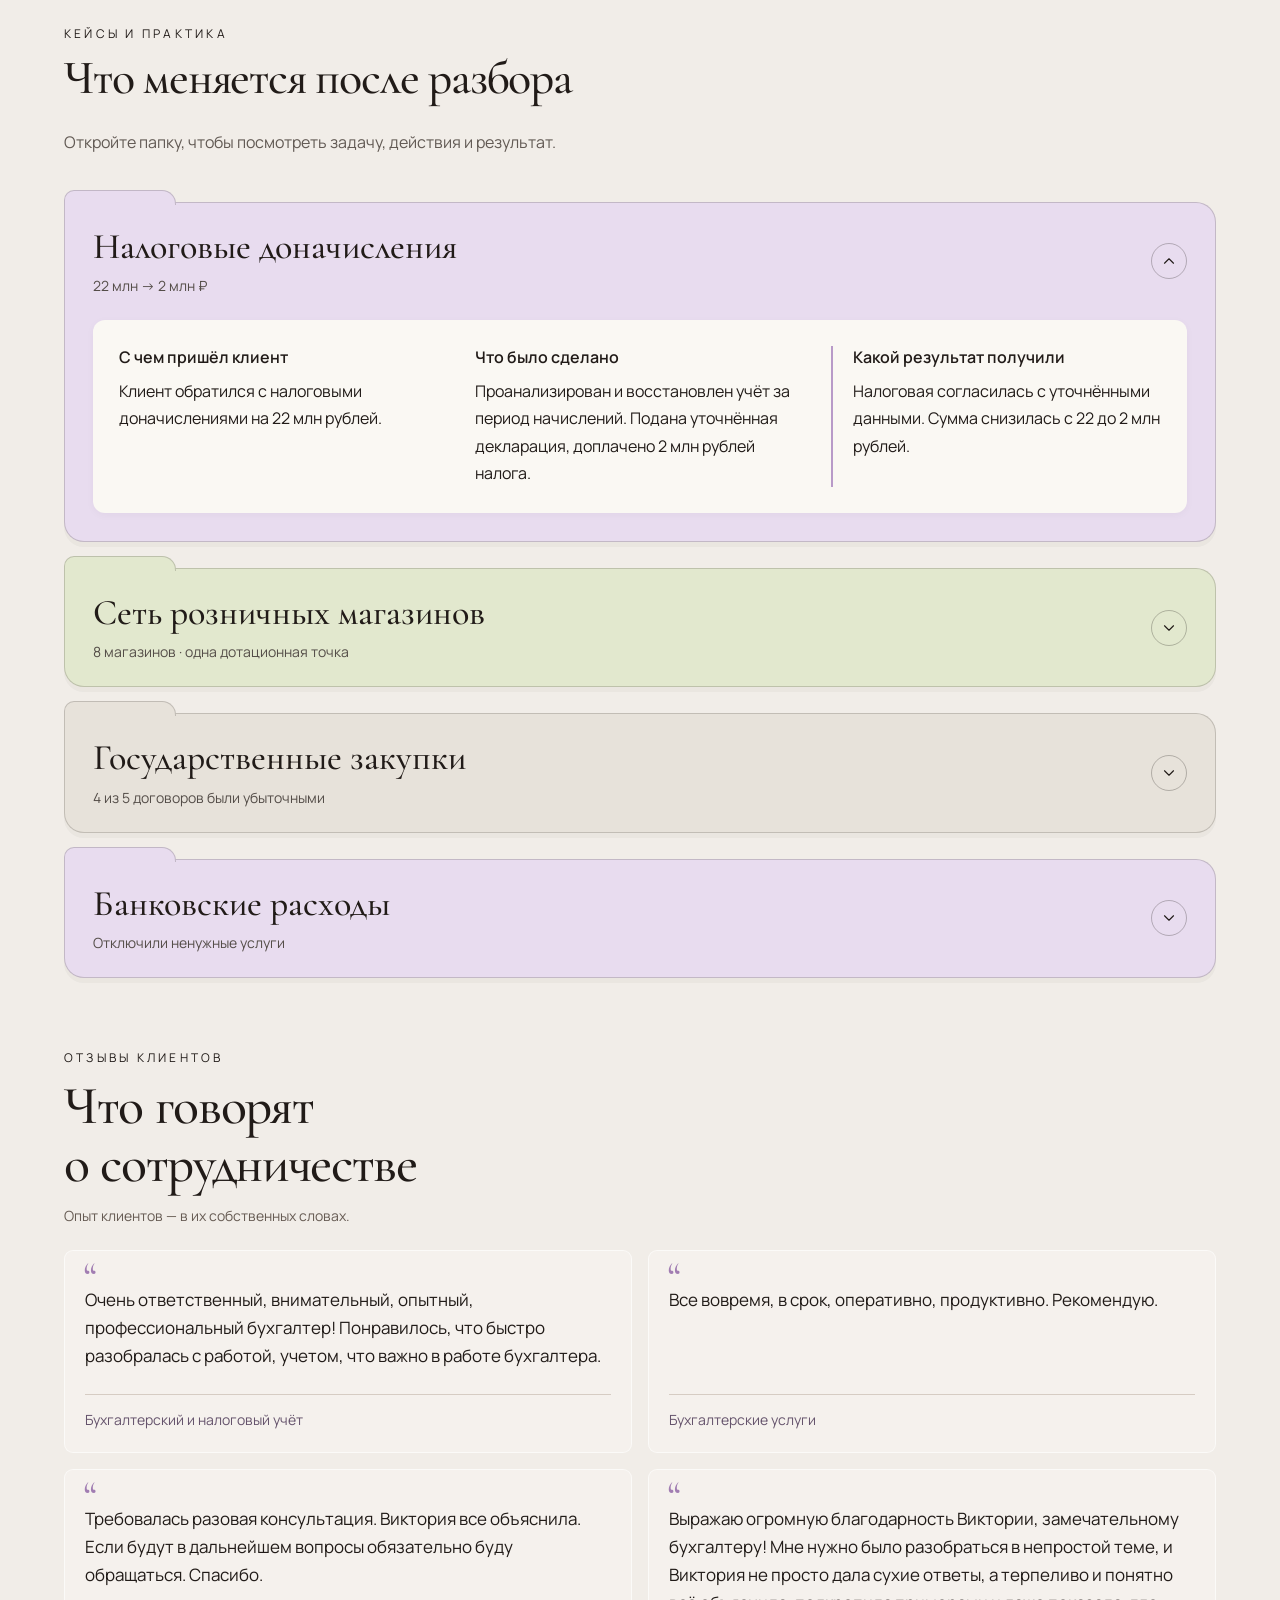
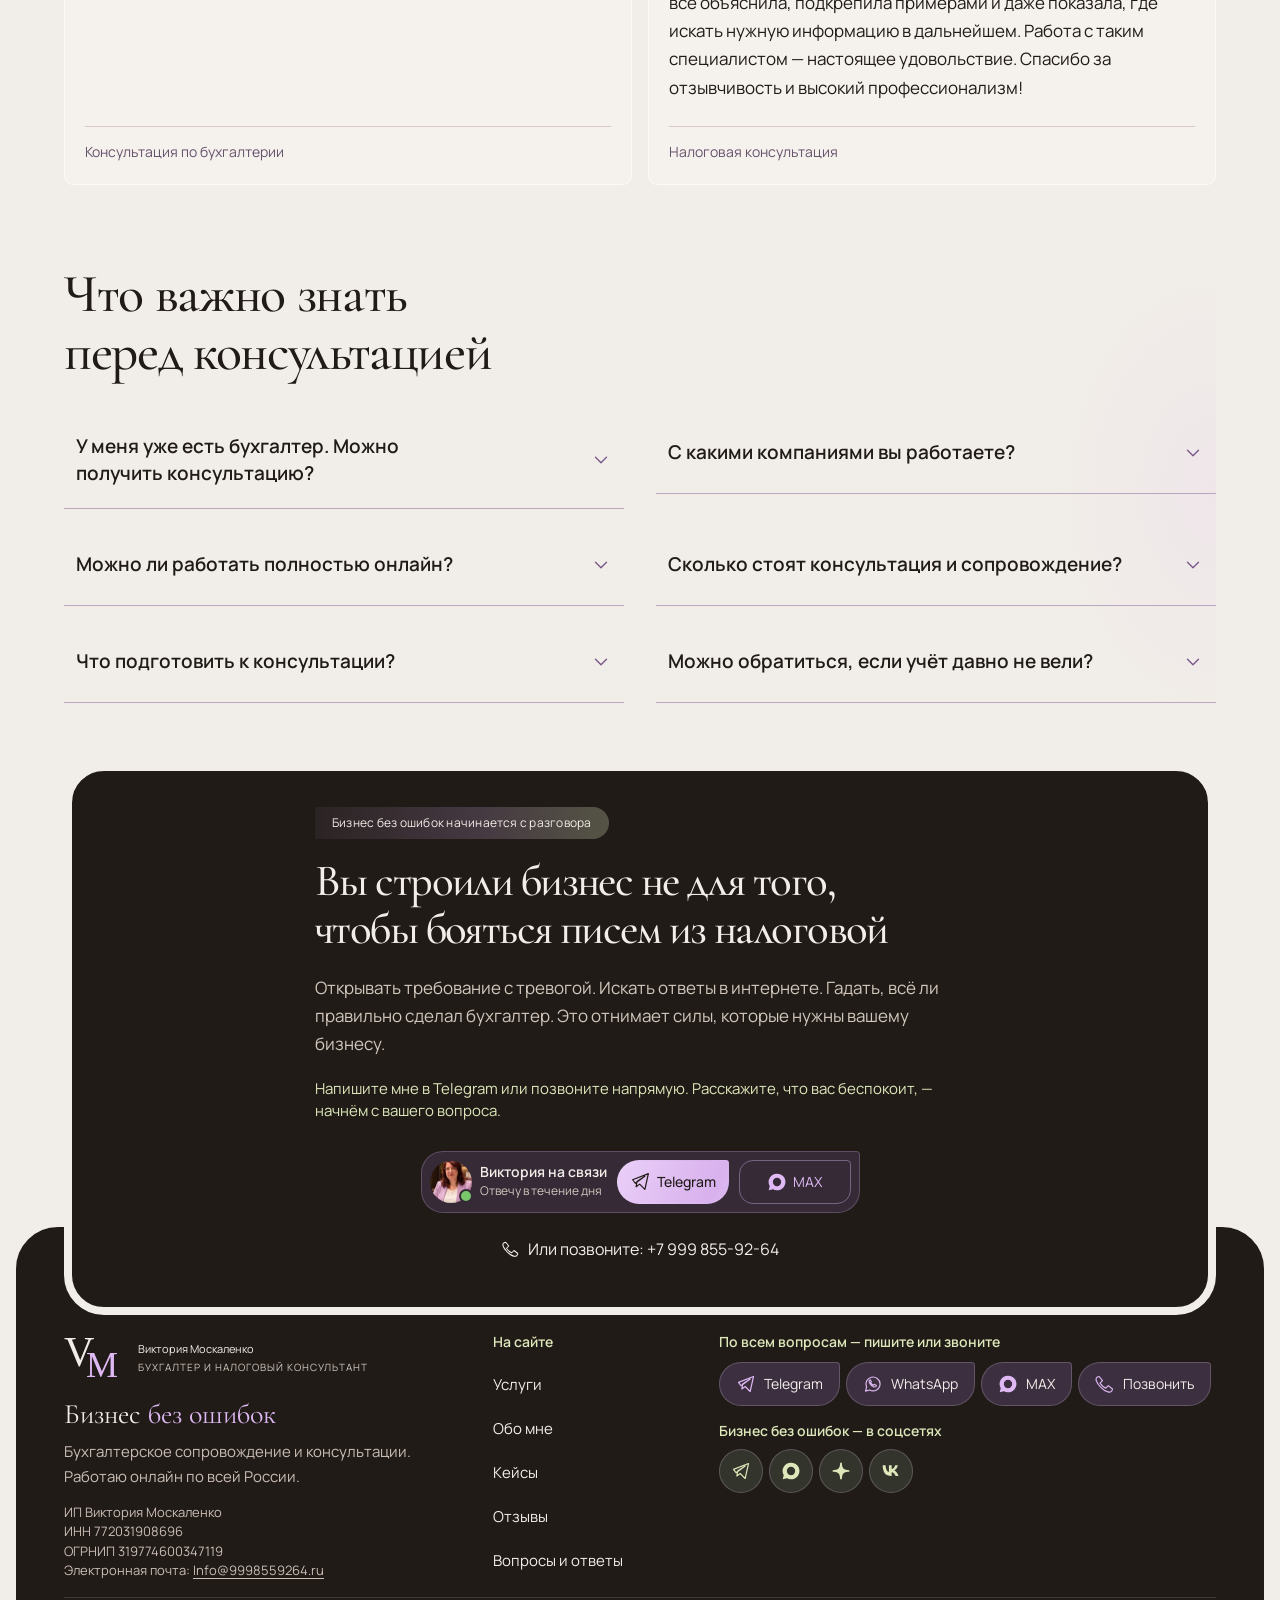
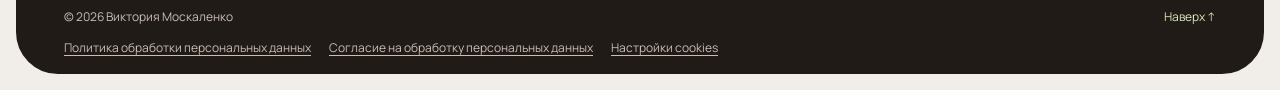
==== commit d533e72e: "Обновить услуги, кейсы, цену консультации и адаптивную вёрстку" ====
--- a/index.html
+++ b/index.html
@@ -8,7 +8,7 @@
 <link rel="icon" href="assets/monogram.svg" type="image/svg+xml">
 <link rel="preconnect" href="https://fonts.googleapis.com"><link rel="preconnect" href="https://fonts.gstatic.com" crossorigin>
 <link href="https://fonts.googleapis.com/css2?family=Cormorant+Garamond:wght@400;500;600&family=Manrope:wght@400;500;600;700&display=swap" rel="stylesheet">
-<link rel="stylesheet" href="styles.css?v=20261103-r102"><script src="script.js?v=20261103-r102" defer></script>
+<link rel="stylesheet" href="styles.css?v=20261105-r125"><script src="script.js?v=20261105-r125" defer></script>
 <script type="application/ld+json">{"@context": "https://schema.org", "@type": "ProfessionalService", "name": "Виктория Москаленко — бухгалтерское сопровождение", "telephone": "+79998559264", "taxID": "772031908696", "areaServed": "Россия", "sameAs": ["https://t.me/bisnes_bes_oshibok", "https://max.ru/id772031908696_biz", "https://dzen.ru/id/5d626cc0ac412400aeb2bc1b", "https://vk.ru/bisnesbesoshibok"], "email": "Info@9998559264.ru", "description": "Бухгалтерское сопровождение ИП и ООО, восстановление учёта и налоговые консультации онлайн по всей России.", "identifier": {"@type": "PropertyValue", "propertyID": "ОГРНИП", "value": "319774600347119"}, "hasOfferCatalog": {"@type": "OfferCatalog", "name": "Бухгалтерские услуги", "itemListElement": [{"@type": "Offer", "itemOffered": {"@type": "Service", "name": "Бухгалтерское сопровождение ИП и ООО"}}, {"@type": "Offer", "itemOffered": {"@type": "Service", "name": "Налоговые консультации"}}, {"@type": "Offer", "itemOffered": {"@type": "Service", "name": "Восстановление учёта"}}, {"@type": "Offer", "itemOffered": {"@type": "Service", "name": "Подготовка отчётности"}}]}}</script>
 </head>
 <body>
@@ -34,11 +34,11 @@
 <nav id="mobile-menu" class="menu" aria-label="Меню" hidden><a href="#services">Услуги</a><a href="#about">Обо мне</a><a href="#practice">Из практики</a><a href="#reviews">Отзывы</a><a href="#contact">Получить консультацию</a></nav>
 </header>
 <section class="hero shell" aria-labelledby="hero-title">
-<div class="hero-copy"><p class="eyebrow gradient-label">Бухгалтерские консультации для ИП и ООО</p><h1 id="hero-title">Бизнес<br><span>без ошибок</span></h1><p class="hero-lead">Помогу разобраться, где ваш бизнес теряет деньги и какие налоговые риски требуют внимания.</p>
+<div class="hero-copy"><p class="eyebrow gradient-label">Вы строили бизнес не для того, чтобы бояться писем из налоговой</p><h1 id="hero-title">Бизнес<br><span>без ошибок</span></h1><p class="hero-lead">Помогу разобраться, где ваш бизнес теряет деньги и какие налоговые риски требуют внимания.</p><img class="hero-mobile-photo" src="assets/optimized/victoria-desk.webp" alt="Виктория Москаленко за рабочим столом" width="1122" height="1402" fetchpriority="high" srcset="assets/optimized/victoria-desk-400.webp 400w, assets/optimized/victoria-desk-800.webp 800w, assets/optimized/victoria-desk.webp 1122w" sizes="(max-width: 700px) 90vw, 1px" decoding="async"><div class="hero-identity hero-mobile-identity"><strong>Виктория Москаленко</strong><span>Бухгалтер, налоговый консультант для ИП и ООО</span><span>27 лет практики</span></div>
 <ul class="hero-situations"><li>Обороты растут, а <span>свободных денег не становится больше.</span></li><li>Пришло требование ФНС — <span>непонятно, как отвечать.</span></li><li>Бухгалтерия ведётся, но <span>уверенности в цифрах нет.</span></li></ul>
 <p class="hero-consultation">Провожу консультации для собственников бизнеса — чтобы вместо тревоги и догадок появилась ясность в цифрах.</p>
-<div class="actions"><a class="consultation-button" href="#contact"><span class="consultation-button__label">Записаться на консультацию</span><svg class="cta-arrow" aria-hidden="true"><use href="#arrow"/></svg></a><a class="hero-services-link" href="#services">Узнать об услугах</a></div><p class="hero-contact-hint">Работаю по всей России</p></div>
-<div class="hero-identity"><strong>Виктория Москаленко</strong><span>Бухгалтер, налоговый консультант для ИП и ООО</span><span>27 лет практики</span></div>
+<div class="actions"><a class="consultation-button" href="#contact"><span class="consultation-button__label">Записаться на консультацию</span><svg class="cta-arrow" aria-hidden="true"><use href="#arrow"/></svg></a></div><p class="hero-contact-hint">Работаю по всей России</p></div>
+<div class="hero-identity hero-desktop-identity"><strong>Виктория Москаленко</strong><span>Бухгалтер, налоговый консультант для ИП и ООО</span><span>27 лет практики</span></div>
 
 </section>
 </div>
@@ -48,12 +48,12 @@
 <a class="service taxes" href="#tax-scope"><img src="assets/optimized/svc-tax.webp" alt="" loading="lazy" srcset="assets/optimized/svc-tax-400.webp 400w, assets/optimized/svc-tax-800.webp 800w, assets/optimized/svc-tax.webp 1100w" sizes="(max-width: 700px) 100vw, (max-width: 1100px) 50vw, 600px" decoding="async" width="1100" height="825"><div><h3>Налоги<br>и декларации</h3><p>Налоговый учёт,<br>отчётность и ответы<br>на требования ФНС</p></div></a>
 <a class="service restore" href="#restore-scope"><img src="assets/optimized/svc-restore.webp" alt="" loading="lazy" srcset="assets/optimized/svc-restore-400.webp 400w, assets/optimized/svc-restore-800.webp 800w, assets/optimized/svc-restore.webp 1100w" sizes="(max-width: 700px) 100vw, (max-width: 1100px) 50vw, 600px" decoding="async" width="1100" height="866"><div><h3>Восстановление<br>учёта</h3><p>Навожу порядок<br>в документах<br>и отчётности</p></div></a>
 <a class="service consult" href="#consultation-scope"><img src="assets/optimized/svc-consult.webp" alt="" loading="lazy" srcset="assets/optimized/svc-consult-400.webp 400w, assets/optimized/svc-consult-800.webp 800w, assets/optimized/svc-consult.webp 1800w" sizes="(max-width: 700px) 100vw, (max-width: 1100px) 50vw, 600px" decoding="async" width="1800" height="666"><div><h3>Консультации</h3><p>Разберу вашу ситуацию.<br>Помогу найти риски и точки потерь.</p></div></a>
-</div><section class="svc-detail service-choice" aria-labelledby="service-choice-title"><h3 id="service-choice-title" class="service-choice-title">Какую задачу нужно решить?</h3><div class="sd-packages">
+<a class="service inventory" href="#inventory-scope"><img src="assets/optimized/svc-inventory-1400.webp" srcset="assets/optimized/svc-inventory-400.webp 400w, assets/optimized/svc-inventory-800.webp 800w, assets/optimized/svc-inventory-1400.webp 1400w" sizes="90vw" alt="" loading="lazy" decoding="async" width="1400" height="700"><div><h3>Инвентаризация<br>имущества и ТМЦ</h3><p>Проверю фактические остатки и выявлю расхождения с учётом.</p></div></a></div><section class="svc-detail service-choice" aria-labelledby="service-choice-title"><h3 id="service-choice-title" class="service-choice-title">Какую задачу нужно решить?</h3><div class="sd-packages">
 <article class="sd-package" id="keeping-scope"><h4>Постоянное сопровождение</h4><p class="sd-lead">Нужно регулярно вести бухгалтерию ИП или ООО.</p><ul><li>Первичные документы</li><li>Бухгалтерский и налоговый учёт</li><li>Подготовка отчётности</li></ul></article>
 <article class="sd-package" id="tax-scope"><h4>Разовый налоговый вопрос</h4><p class="sd-lead">Нужна помощь с декларацией или требованием ФНС.</p><ul><li>Разбор документов</li><li>Подготовка деклараций</li><li>Помощь с ответами ФНС</li></ul></article>
 <article class="sd-package" id="restore-scope"><h4>Восстановление учёта</h4><p class="sd-lead">Документы накопились, в учёте или отчётности есть пробелы.</p><ul><li>Оценка состояния учёта</li><li>Поиск недостающих сведений</li><li>Согласование объёма восстановления</li></ul></article>
-</div><p class="service-choice-help">Не знаете, какой формат нужен? Опишите ситуацию — помогу определить, с чего начать.</p></section>
-<div class="consultation-scope" id="consultation-scope"><div class="consultation-scope-intro"><h3>Один вопрос —<br>уже повод обратиться</h3><p>Не обязательно передавать мне всю бухгалтерию. Можно прийти на разовую консультацию, даже если у вас уже есть бухгалтер.</p></div><div class="consultation-scope-content"><div class="consultation-topics"><h4>С чем можно прийти</h4><ul><li>Требование ФНС и документы, которые относятся к нему.</li><li>Вопросы по учёту, отчётности и налоговым рискам.</li><li>Доходы, расходы и возможные причины потери денег в бизнесе.</li></ul></div><div class="consultation-result"><h4>Что получите</h4><p>Помогу понять вашу ситуацию: какие сведения уточнить, какие документы проверить и с каких действий начать.</p></div></div><div class="consultation-next"><a class="button lavender" href="#footer-contacts">Обсудить мой вопрос<svg class="cta-arrow" aria-hidden="true"><use href="#arrow"/></svg></a><p>Коротко опишите бизнес и свой вопрос. Я уточню, какие материалы понадобятся. До консультации согласуем формат, стоимость и время.</p></div><p class="consultation-extra">Восстановление учёта, подготовку отчётности и другие работы сверх консультации согласуем отдельно по составу и стоимости.</p></div>
+<article class="sd-package inventory-package" id="inventory-scope"><h4>Инвентаризация имущества и ТМЦ</h4><p class="sd-lead">Нужно проверить фактическое наличие имущества и товарно-материальных ценностей и сопоставить его с данными учёта.</p><ul><li>Независимый пересчёт активов компании</li><li>Выявление расхождений между фактическими остатками и учётом</li><li>Определение проблем в складском учёте, которые могут приводить к финансовым потерям</li></ul></article></div><p class="service-choice-help">Не знаете, какой формат нужен? Опишите ситуацию — помогу определить, с чего начать.</p></section>
+<div class="consultation-scope" id="consultation-scope"><div class="consultation-scope-intro"><h3>Один вопрос —<br>уже повод обратиться</h3><p>Не обязательно передавать мне всю бухгалтерию. Можно прийти на разовую консультацию, даже если у вас уже есть бухгалтер.</p></div><div class="consultation-scope-content"><div class="consultation-topics"><h4>С чем можно прийти</h4><ul><li>Требование ФНС и документы, которые относятся к нему.</li><li>Вопросы по учёту, отчётности и налоговым рискам.</li><li>Доходы, расходы и возможные причины потери денег в бизнесе.</li></ul></div><div class="consultation-result"><h4>Что получите</h4><p>Помогу понять вашу ситуацию: какие сведения уточнить, какие документы проверить и с каких действий начать.</p></div></div><p class="consultation-price">Консультация · 1 час <strong>10 000 ₽</strong></p><div class="consultation-next"><a class="button lavender" href="#footer-contacts">Записаться на консультацию<svg class="cta-arrow" aria-hidden="true"><use href="#arrow"/></svg></a><p>Коротко опишите бизнес и свой вопрос. Я уточню, какие материалы понадобятся. До консультации согласуем формат и время.</p></div><p class="consultation-extra">Восстановление учёта, подготовку отчётности и другие работы сверх консультации согласуем отдельно по составу и стоимости.</p></div>
 </section>
 <section class="about" id="about" aria-labelledby="about-title"><div class="about-scene" aria-hidden="true"><div class="about-scene-room"><img src="assets/optimized/victoria-full-original.webp" alt="" width="1024" height="1536" loading="eager" srcset="assets/optimized/victoria-full-original-400.webp 400w, assets/optimized/victoria-full-original-800.webp 800w, assets/optimized/victoria-full-original.webp 1024w" sizes="(max-width: 700px) 100vw, 900px" decoding="async"></div><img class="about-scene-figure" src="assets/optimized/victoria-full-original.webp" alt="" width="1024" height="1536" loading="eager" srcset="assets/optimized/victoria-full-original-400.webp 400w, assets/optimized/victoria-full-original-800.webp 800w, assets/optimized/victoria-full-original.webp 1024w" sizes="(max-width: 700px) 100vw, 900px" decoding="async"></div><div class="shell about-inner"><div class="about-copy"><h2 id="about-title">Обо мне</h2><div class="about-description"><p>Меня зовут Виктория Москаленко. Я главный бухгалтер, налоговый консультант и бизнес-аналитик. Уже 27 лет работаю с учётом и помогаю предпринимателям понимать финансовую сторону своего бизнеса.</p><p>Для меня учёт связан с реальной жизнью бизнеса: как приходят деньги, на что они расходуются и какие обязательства остаются у компании. Поэтому начинаю работу со знакомства с вашими процессами.</p><p>Вместе с командой сопровождаю ИП и ООО по всей России — от сферы услуг и розницы до строительства, онлайн-школ и маркетплейсов.</p><p>Мне важно, чтобы учёт был полезен собственнику, а не существовал только ради отчётности.</p></div>
 <div class="actions"><a class="button lavender" href="#contact">Обсудить задачу<svg class="cta-arrow" aria-hidden="true"><use href="#arrow"/></svg></a></div>
@@ -61,7 +61,7 @@
 </div>
 </div></section>
 <section class="benefits shell benefits-refined" aria-labelledby="benefits-title"><p class="eyebrow">Почему выбирают меня</p><h2 id="benefits-title">Вы понимаете, что происходит с вашим учётом</h2><div class="preview-grid"><article class="preview-item"><span class="preview-icon"><svg aria-hidden="true" viewBox="0 0 24 24"><path d="M4 7h16M4 12h10M4 17h13"/></svg></span><div><h3>Сначала разбираюсь в ситуации</h3><p>Изучаю процессы бизнеса, доходы, расходы и обязательства — затем предлагаю решение.</p></div></article><article class="preview-item"><span class="preview-icon"><svg aria-hidden="true" viewBox="0 0 24 24"><path d="m5 12 4 4L19 6"/></svg></span><div><h3>Объясняю, что требует внимания</h3><p>Показываю, какие документы проверить и почему это важно для вашей ситуации.</p></div></article><article class="preview-item"><span class="preview-icon"><svg aria-hidden="true" viewBox="0 0 24 24"><path d="M4 5h16v15H4ZM8 3v4m8-4v4M8 12h8m-8 4h5"/></svg></span><div><h3>Согласуем объём и стоимость заранее</h3><p>Вы понимаете, какую задачу я беру в работу. Дополнительные работы обсуждаем отдельно.</p></div></article><article class="preview-item"><span class="preview-icon"><svg aria-hidden="true" viewBox="0 0 24 24"><path d="M12 3 4 6v6c0 5 8 9 8 9s8-4 8-9V6l-8-3Zm-4 9 3 3 5-6"/></svg></span><div><h3>Соблюдаю сроки и конфиденциальность</h3><p>Это основные условия моей работы с документами и информацией вашего бизнеса.</p></div></article></div></section>
-<section class="practice shell" id="practice" aria-labelledby="cases-title"><div class="section-heading"><div><p class="eyebrow">Кейсы и практика</p><h2 id="cases-title">Что меняется после разбора</h2></div></div><div class="practice-card"><div class="practice-copy"><p class="eyebrow">Кейс из моей практики</p><h3 id="practice-title">Убрали лишние<br>банковские расходы</h3><p>На консультации я разобрала банковские услуги клиента и обнаружила ненужные платные опции. После их отключения клиент избавился от лишних расходов.</p></div><div class="practice-result"><span>Результат</span><b class="sage">Меньше лишних расходов</b></div><div class="case-visual" aria-label="Результат разбора банковских расходов"><div class="case-document"><span class="case-document-title">Банковские услуги</span><div><span>Нужные сервисы</span><b>Оставили</b></div><div><span>Лишние опции</span><b>Отключили</b></div><p>Платить только за то,<br>что нужно бизнесу</p></div></div></div><article class="tax-case" aria-labelledby="tax-case-title"><div><p class="eyebrow">Кейс из моей практики</p><h3 id="tax-case-title">Снизили налоговые<br>доначисления</h3><p>Клиент обратился с налоговыми доначислениями на 22 млн рублей. По итогам моей работы сумму удалось снизить до 2 млн рублей — на 20 млн меньше первоначальной.</p></div><div class="tax-case-numbers"><div><span>До</span><strong>22 млн ₽</strong></div><div><span>После</span><strong>2 млн ₽</strong></div><p>На 20 млн ₽ меньше</p></div></article></section>
+<section class="practice shell case-folders" id="practice" aria-labelledby="cases-title"><div class="section-heading"><div><p class="eyebrow">Кейсы и практика</p><h2 id="cases-title">Что меняется после разбора</h2></div></div><p class="case-folders-hint">Откройте папку, чтобы посмотреть задачу, действия и результат.</p><div class="folders"><details class="folder" name="cases" style="--folder:#e8dcef" open><summary><span><span class="case-name">Налоговые доначисления</span><span class="case-fact">22 млн → 2 млн ₽</span></span><span class="folder-arrow" aria-hidden="true"><svg viewBox="0 0 24 24"><path d="m6 9 6 6 6-6"/></svg></span></summary><div class="folder-body"><div class="case-sheet"><div><h3>С чем пришёл клиент</h3><p>Клиент обратился с налоговыми доначислениями на 22 млн рублей.</p></div><div><h3>Что было сделано</h3><p>Проанализирован и восстановлен учёт за период начислений. Подана уточнённая декларация, доплачено 2 млн рублей налога.</p></div><div><h3>Какой результат получили</h3><p>Налоговая согласилась с уточнёнными данными. Сумма снизилась с 22 до 2 млн рублей.</p></div></div></div></details><details class="folder" name="cases" style="--folder:#e2e8ce"><summary><span><span class="case-name">Сеть розничных магазинов</span><span class="case-fact">8 магазинов · одна дотационная точка</span></span><span class="folder-arrow" aria-hidden="true"><svg viewBox="0 0 24 24"><path d="m6 9 6 6 6-6"/></svg></span></summary><div class="folder-body"><div class="case-sheet"><div><h3>С чем пришёл клиент</h3><p>Предприниматель с сетью из восьми магазинов зарабатывал меньше, чем ожидал.</p></div><div><h3>Что было сделано</h3><p>Проанализирована работа восьми магазинов. Выявлена дотационная точка, предложено её закрыть.</p></div><div><h3>Какой результат получили</h3><p>Клиент закрыл магазин. За следующий месяц он заработал более 2,5 млн рублей.</p></div></div></div></details><details class="folder" name="cases" style="--folder:#e7e2da"><summary><span><span class="case-name">Государственные закупки</span><span class="case-fact">4 из 5 договоров были убыточными</span></span><span class="folder-arrow" aria-hidden="true"><svg viewBox="0 0 24 24"><path d="m6 9 6 6 6-6"/></svg></span></summary><div class="folder-body"><div class="case-sheet"><div><h3>С чем пришёл клиент</h3><p>Компания выигрывала торги и исполняла договоры, но новое направление не приносило прибыль.</p></div><div><h3>Что было сделано</h3><p>Выяснилось, что экономику договоров заранее не просчитывали, а премия менеджера зависела от их количества. Определили минимальную цену, при которой компания участвует в торгах. Изменили систему мотивации: премию менеджеру стали платить с прибыли договора, а не за количество заключённых договоров.</p></div><div><h3>Какой результат получили</h3><p>После этих изменений направление государственных закупок стало приносить компании прибыль.</p></div></div></div></details><details class="folder" name="cases" style="--folder:#e8dcef"><summary><span><span class="case-name">Банковские расходы</span><span class="case-fact">Отключили ненужные услуги</span></span><span class="folder-arrow" aria-hidden="true"><svg viewBox="0 0 24 24"><path d="m6 9 6 6 6-6"/></svg></span></summary><div class="folder-body"><div class="case-sheet"><div><h3>С чем пришёл клиент</h3><p>Клиент оплачивал банковские услуги, среди которых были лишние платные опции.</p></div><div><h3>Что было сделано</h3><p>Проверены подключённые банковские услуги. Выявлены ненужные платные опции.</p></div><div><h3>Какой результат получили</h3><p>После их отключения клиент избавился от лишних расходов.</p></div></div></div></details></div></section>
 <div class="reviews-decoration"><section class="reviews shell" id="reviews" aria-labelledby="reviews-title"><div class="reviews-heading"><p class="eyebrow">Отзывы клиентов</p><h2 id="reviews-title">Что говорят<br>о сотрудничестве</h2><p class="review-intro">Опыт клиентов — в их собственных словах.</p></div>
 <div class="review-window"><div class="review-track" id="review-track" role="region" aria-label="Отзывы клиентов">
 <article class="review"><span class="quote" aria-hidden="true">“</span><blockquote>Очень ответственный, внимательный, опытный, профессиональный бухгалтер! Понравилось, что быстро разобралась с работой, учетом, что важно в работе бухгалтера.</blockquote><p class="review-service">Бухгалтерский и налоговый учёт</p></article>
@@ -69,7 +69,7 @@
 <article class="review"><span class="quote" aria-hidden="true">“</span><blockquote>Требовалась разовая консультация. Виктория все объяснила. Если будут в дальнейшем вопросы обязательно буду обращаться. Спасибо.</blockquote><p class="review-service">Консультация по бухгалтерии</p></article>
 <article class="review"><span class="quote" aria-hidden="true">“</span><blockquote>Выражаю огромную благодарность Виктории, замечательному бухгалтеру! Мне нужно было разобраться в непростой теме, и Виктория не просто дала сухие ответы, а терпеливо и понятно всё объяснила, подкрепила примерами и даже показала, где искать нужную информацию в дальнейшем. Работа с таким специалистом — настоящее удовольствие. Спасибо за отзывчивость и высокий профессионализм!</blockquote><p class="review-service">Налоговая консультация</p></article>
 </div></div></section></div>
-<section class="faq shell" id="faq" aria-labelledby="faq-title"><h2 id="faq-title">Что важно знать<br>перед консультацией</h2><div class="faq-answers"><article class="faq-answer"><h3><button class="faq-trigger" id="faq-question-1" type="button" aria-expanded="true" aria-controls="faq-panel-1"><span>У меня уже есть бухгалтер. Можно получить консультацию?</span><svg viewBox="0 0 24 24" aria-hidden="true"><path d="m6 9 6 6 6-6"/></svg></button></h3><div class="faq-panel" id="faq-panel-1" role="region" aria-labelledby="faq-question-1"><div class="faq-panel-inner"><p>Да. Можно обсудить отдельный вопрос по учёту, налоговым рискам или финансовой стороне бизнеса. Формат и объём консультации согласуем под вашу задачу.</p></div></div></article><article class="faq-answer"><h3><button class="faq-trigger" id="faq-question-2" type="button" aria-expanded="true" aria-controls="faq-panel-2"><span>С какими компаниями вы работаете?</span><svg viewBox="0 0 24 24" aria-hidden="true"><path d="m6 9 6 6 6-6"/></svg></button></h3><div class="faq-panel" id="faq-panel-2" role="region" aria-labelledby="faq-question-2"><div class="faq-panel-inner"><p>Работаю с ИП и ООО по всей России: сфера услуг, розница, строительство, онлайн-школы и маркетплейсы. На первом обращении обсудим особенности вашего бизнеса и задачу.</p></div></div></article><article class="faq-answer"><h3><button class="faq-trigger" id="faq-question-3" type="button" aria-expanded="true" aria-controls="faq-panel-3"><span>Можно ли работать полностью онлайн?</span><svg viewBox="0 0 24 24" aria-hidden="true"><path d="m6 9 6 6 6-6"/></svg></button></h3><div class="faq-panel" id="faq-panel-3" role="region" aria-labelledby="faq-question-3"><div class="faq-panel-inner"><p>Да. Консультации и бухгалтерское сопровождение доступны дистанционно. Способ связи и обмена документами согласуем перед началом работы.</p></div></div></article><article class="faq-answer"><h3><button class="faq-trigger" id="faq-question-4" type="button" aria-expanded="true" aria-controls="faq-panel-4"><span>Сколько стоят консультация и сопровождение?</span><svg viewBox="0 0 24 24" aria-hidden="true"><path d="m6 9 6 6 6-6"/></svg></button></h3><div class="faq-panel" id="faq-panel-4" role="region" aria-labelledby="faq-question-4"><div class="faq-panel-inner"><p>Рассчитываю стоимость индивидуально: она зависит от задачи, объёма документов и состояния учёта. Опишите вашу ситуацию — обсудим объём работы и стоимость.</p></div></div></article><article class="faq-answer"><h3><button class="faq-trigger" id="faq-question-5" type="button" aria-expanded="true" aria-controls="faq-panel-5"><span>Что подготовить к консультации?</span><svg viewBox="0 0 24 24" aria-hidden="true"><path d="m6 9 6 6 6-6"/></svg></button></h3><div class="faq-panel" id="faq-panel-5" role="region" aria-labelledby="faq-question-5"><div class="faq-panel-inner"><p>Коротко опишите ваш бизнес и вопрос, который хотите решить. Если речь о конкретном документе или требовании, сообщите об этом при записи: уточним, какие материалы понадобятся.</p></div></div></article><article class="faq-answer"><h3><button class="faq-trigger" id="faq-question-6" type="button" aria-expanded="true" aria-controls="faq-panel-6"><span>Можно обратиться, если учёт давно не вели?</span><svg viewBox="0 0 24 24" aria-hidden="true"><path d="m6 9 6 6 6-6"/></svg></button></h3><div class="faq-panel" id="faq-panel-6" role="region" aria-labelledby="faq-question-6"><div class="faq-panel-inner"><p>Да, я занимаюсь восстановлением учёта. Начнём с оценки текущей ситуации и имеющихся документов, затем определим объём восстановления.</p></div></div></article></div></section>
+<section class="faq shell" id="faq" aria-labelledby="faq-title"><h2 id="faq-title">Что важно знать<br>перед консультацией</h2><div class="faq-answers"><article class="faq-answer"><h3><button class="faq-trigger" id="faq-question-1" type="button" aria-expanded="true" aria-controls="faq-panel-1"><span>У меня уже есть бухгалтер. Можно получить консультацию?</span><svg viewBox="0 0 24 24" aria-hidden="true"><path d="m6 9 6 6 6-6"/></svg></button></h3><div class="faq-panel" id="faq-panel-1" role="region" aria-labelledby="faq-question-1"><div class="faq-panel-inner"><p>Да. Можно обсудить отдельный вопрос по учёту, налоговым рискам или финансовой стороне бизнеса. Формат и объём консультации согласуем под вашу задачу.</p></div></div></article><article class="faq-answer"><h3><button class="faq-trigger" id="faq-question-2" type="button" aria-expanded="true" aria-controls="faq-panel-2"><span>С какими компаниями вы работаете?</span><svg viewBox="0 0 24 24" aria-hidden="true"><path d="m6 9 6 6 6-6"/></svg></button></h3><div class="faq-panel" id="faq-panel-2" role="region" aria-labelledby="faq-question-2"><div class="faq-panel-inner"><p>Работаю с ИП и ООО по всей России: сфера услуг, розница, строительство, онлайн-школы и маркетплейсы. На первом обращении обсудим особенности вашего бизнеса и задачу.</p></div></div></article><article class="faq-answer"><h3><button class="faq-trigger" id="faq-question-3" type="button" aria-expanded="true" aria-controls="faq-panel-3"><span>Можно ли работать полностью онлайн?</span><svg viewBox="0 0 24 24" aria-hidden="true"><path d="m6 9 6 6 6-6"/></svg></button></h3><div class="faq-panel" id="faq-panel-3" role="region" aria-labelledby="faq-question-3"><div class="faq-panel-inner"><p>Да. Консультации и бухгалтерское сопровождение доступны дистанционно. Способ связи и обмена документами согласуем перед началом работы.</p></div></div></article><article class="faq-answer"><h3><button class="faq-trigger" id="faq-question-4" type="button" aria-expanded="true" aria-controls="faq-panel-4"><span>Сколько стоят консультация и сопровождение?</span><svg viewBox="0 0 24 24" aria-hidden="true"><path d="m6 9 6 6 6-6"/></svg></button></h3><div class="faq-panel" id="faq-panel-4" role="region" aria-labelledby="faq-question-4"><div class="faq-panel-inner"><p>Консультация длится 1 час и стоит 10 000 ₽. Стоимость сопровождения и дополнительных работ рассчитываю индивидуально: она зависит от задачи, объёма документов и состояния учёта.</p></div></div></article><article class="faq-answer"><h3><button class="faq-trigger" id="faq-question-5" type="button" aria-expanded="true" aria-controls="faq-panel-5"><span>Что подготовить к консультации?</span><svg viewBox="0 0 24 24" aria-hidden="true"><path d="m6 9 6 6 6-6"/></svg></button></h3><div class="faq-panel" id="faq-panel-5" role="region" aria-labelledby="faq-question-5"><div class="faq-panel-inner"><p>Коротко опишите ваш бизнес и вопрос, который хотите решить. Если речь о конкретном документе или требовании, сообщите об этом при записи: уточним, какие материалы понадобятся.</p></div></div></article><article class="faq-answer"><h3><button class="faq-trigger" id="faq-question-6" type="button" aria-expanded="true" aria-controls="faq-panel-6"><span>Можно обратиться, если учёт давно не вели?</span><svg viewBox="0 0 24 24" aria-hidden="true"><path d="m6 9 6 6 6-6"/></svg></button></h3><div class="faq-panel" id="faq-panel-6" role="region" aria-labelledby="faq-question-6"><div class="faq-panel-inner"><p>Да, я занимаюсь восстановлением учёта. Начнём с оценки текущей ситуации и имеющихся документов, затем определим объём восстановления.</p></div></div></article></div></section>
 <section class="contact shell" id="contact" aria-labelledby="contact-title"><div class="contact-bar"><div><p class="gradient-label">Бизнес без ошибок начинается с разговора</p><h2 id="contact-title">Вы строили бизнес не для того, чтобы бояться писем из налоговой</h2><p class="contact-description">Открывать требование с тревогой. Искать ответы в интернете. Гадать, всё ли правильно сделал бухгалтер. Это отнимает силы, которые нужны вашему бизнесу.</p><p class="contact-prompt">Напишите мне в Telegram или позвоните напрямую. Расскажите, что вас беспокоит, — начнём с вашего вопроса.</p></div><div class="contact-options"><div class="personal-contact"><div class="personal-contact-person"><span class="personal-contact-avatar"><span class="personal-contact-photo"><img src="assets/optimized/victoria-avatar.webp" width="1122" height="1402" alt="" loading="lazy" decoding="async"></span><span class="contact-available-dot" aria-hidden="true"></span></span><div><strong>Виктория на связи</strong><span>Отвечу в течение дня</span></div></div><a class="button lavender personal-contact-link" aria-label="Написать Виктории в Telegram" href="https://t.me/va9998559264" target="_blank" rel="noopener noreferrer"><svg aria-hidden="true"><use href="#telegram"/></svg><span>Telegram</span></a><a class="personal-contact-max" aria-label="Написать Виктории в MAX" title="Написать в MAX" href="https://max.ru/u/f9LHodD0cOKcvzY1MMMkOJXTP7jA3j_sU9ZykA98SSbPlLqDbWfJHhDuvBs" target="_blank" rel="noopener noreferrer"><svg aria-hidden="true"><use href="#max"/></svg><span>MAX</span></a></div><a class="contact-direct-phone" href="tel:+79998559264"><svg aria-hidden="true"><use href="#phone"/></svg><span>Или позвоните: +7 999 855-92-64</span></a></div></div></section>
 </main>
 <footer class="footer" id="footer"><div class="shell"><div class="footer-grid"><div class="footer-intro"><a class="brand" href="#top"><span class="monogram" aria-hidden="true">V<span>M</span></span><span>Виктория Москаленко<small>Бухгалтер и налоговый консультант</small></span></a><p><span class="footer-business-word">Бизнес</span> без ошибок</p><span>Бухгалтерское сопровождение и консультации.<br>Работаю онлайн по всей России.</span><p class="footer-requisites">ИП Виктория Москаленко<br>ИНН 772031908696<br>ОГРНИП 319774600347119<br>Электронная почта: <a href="mailto:Info@9998559264.ru">Info@9998559264.ru</a></p></div><nav class="footer-nav" aria-label="Навигация внизу страницы"><h3>На сайте</h3><a href="#services">Услуги</a><a href="#about">Обо мне</a><a href="#practice">Кейсы</a><a href="#reviews">Отзывы</a><a href="#faq">Вопросы и ответы</a></nav><div class="footer-reach" id="footer-contacts" tabindex="-1"><h3>По всем вопросам — пишите или звоните</h3><div class="social-chips" aria-label="Способы связи"><a class="social-chip" href="https://t.me/va9998559264" target="_blank" rel="noopener noreferrer" aria-label="Написать мне в Telegram"><svg aria-hidden="true"><use href="#telegram"/></svg><span>Telegram</span></a><a class="social-chip" href="https://wa.me/79998559264" target="_blank" rel="noopener noreferrer" aria-label="Написать мне в WhatsApp"><svg aria-hidden="true"><use href="#whatsapp"/></svg><span>WhatsApp</span></a><a class="social-chip" href="https://max.ru/u/f9LHodD0cOKcvzY1MMMkOJXTP7jA3j_sU9ZykA98SSbPlLqDbWfJHhDuvBs" target="_blank" rel="noopener noreferrer" aria-label="Написать мне в MAX"><svg aria-hidden="true"><use href="#max"/></svg><span>MAX</span></a><a class="social-chip" href="tel:+79998559264" aria-label="Позвонить: +7 999 855-92-64" title="+7 999 855-92-64"><svg aria-hidden="true"><use href="#phone"/></svg><span>Позвонить</span></a></div><h3 class="footer-public-title">Бизнес без ошибок — в соцсетях</h3><div class="social-chips social-chips-public" aria-label="Каналы и публикации"><a class="social-chip" href="https://t.me/bisnes_bes_oshibok" target="_blank" rel="noopener noreferrer" aria-label="Публикации в Telegram" title="Telegram"><svg aria-hidden="true"><use href="#telegram"/></svg></a><a class="social-chip" href="https://max.ru/id772031908696_biz" target="_blank" rel="noopener noreferrer" aria-label="Публикации в MAX" title="MAX"><svg aria-hidden="true"><use href="#max"/></svg></a><a class="social-chip" href="https://dzen.ru/id/5d626cc0ac412400aeb2bc1b" target="_blank" rel="noopener noreferrer" aria-label="Публикации в Дзен" title="Дзен"><svg aria-hidden="true"><use href="#dzen"/></svg></a><a class="social-chip" href="https://vk.ru/bisnesbesoshibok" target="_blank" rel="noopener noreferrer" aria-label="Публикации в VK" title="VK"><svg aria-hidden="true"><use href="#vk"/></svg></a></div></div></div><div class="footer-bottom"><span>© 2026 Виктория Москаленко</span><div class="footer-docs"><a href="privacy.html" target="_blank" rel="noopener">Политика обработки персональных данных</a><a href="consent.html" target="_blank" rel="noopener">Согласие на обработку персональных данных</a><button type="button" class="cookie-settings" data-cookie-settings>Настройки cookies</button></div><a class="footer-top" href="#top">Наверх ↑</a></div></div></footer>
--- a/styles.css
+++ b/styles.css
@@ -512,3 +512,74 @@
  .hero-wrap .header .brand{flex:1;min-width:0}
  .hero-wrap .header .brand>span:last-child{max-width:240px}
 }
+
+/* Mobile introduction brings the portrait into the reading flow. */
+.hero-mobile-photo{display:none}
+@media(max-width:700px){
+ .hero-wrap .hero-photo{display:none}
+ .hero-copy{display:flex;flex-direction:column}
+ .hero-copy>.eyebrow{order:0;align-self:flex-start}
+ .hero-copy>h1{order:1}
+ .hero-copy>.hero-lead{order:2}
+ .hero-copy>.hero-mobile-photo{display:block;order:3;width:100%;height:clamp(250px,76vw,360px);object-fit:cover;object-position:center 30%;border-radius:22px 4px 22px 22px;margin:4px 0 22px}
+ .hero-copy>.actions{order:6;margin:0 0 20px}
+ .hero-copy>.hero-situations{order:4}
+ .hero-copy>.hero-consultation{order:5}
+ .hero-copy>.hero-contact-hint{order:7}
+ .hero-wrap .hero-identity{margin:20px 0 24px}
+}
+
+.hero-mobile-identity{display:none}
+@media(max-width:700px){
+ .hero-wrap .hero-desktop-identity{display:none}
+ .hero-copy>.hero-mobile-photo{margin-bottom:0}
+ .hero-wrap .hero-copy>.hero-mobile-identity{display:block;order:3;position:relative;right:auto;bottom:auto;min-width:0;margin:12px 0 22px;padding:14px 16px}
+}
+
+.service-choice .inventory-package{grid-column:1/-1;background:#e8e3dc}
+
+.services .consultation-scope .consultation-price{display:flex;flex-wrap:wrap;align-items:baseline;gap:8px 20px;margin:0;font-size:17px;line-height:1.5}.consultation-price strong{font-family:var(--serif);font-size:36px;line-height:1.1;font-weight:600;white-space:nowrap}
+
+/* The small opening ribbon carries the emotional promise. */
+.hero-wrap .hero .eyebrow.gradient-label{white-space:normal;max-width:100%;line-height:1.5;text-transform:none;letter-spacing:0}
+
+.services .service-grid .inventory{grid-column:1/-1;min-height:240px;background:#e4ddcd}
+.inventory::before{content:"";position:absolute;inset:0;z-index:-1;background:linear-gradient(90deg,#e4ddcd 0%,#e4ddcdf0 42%,transparent 76%)}
+.services .service-grid .inventory p{max-width:32ch}
+@media(max-width:700px){.services .service-grid .inventory{grid-column:1;min-height:330px}.inventory img{object-position:75% center}.inventory::before{background:linear-gradient(180deg,#e4ddcd 0%,#e4ddcde8 48%,#e4ddcd33 100%)}}
+
+/* Case folders: native details support keyboard and no-JavaScript reading. */
+.case-folders-hint{font-size:16px;line-height:1.65;margin-bottom:30px;color:#625a54}
+.case-folders .folders{padding-top:16px}
+.case-folders .folder{position:relative;margin:0 0 26px;background:var(--folder);border:1px solid #211b1830;border-radius:0 20px 20px 20px;box-shadow:0 5px 0 #211b1809}
+.case-folders .folder::before{content:"";position:absolute;top:-13px;left:-1px;width:110px;height:14px;background:var(--folder);border:1px solid #211b1830;border-bottom:0;border-radius:10px 14px 0 0}
+.case-folders summary{display:grid;grid-template-columns:minmax(0,1fr) auto;gap:16px;align-items:center;list-style:none;cursor:pointer;padding:24px 28px;min-height:100px}
+.case-folders summary::-webkit-details-marker{display:none}
+.case-folders .case-name{display:block;font:500 clamp(26px,3vw,36px)/1.12 var(--serif)}
+.case-folders .case-fact{display:block;font-size:14px;margin-top:8px;color:#544d48}
+.case-folders .folder-arrow{width:36px;height:36px;border:1px solid #211b1844;border-radius:50%;display:grid;place-items:center;transition:transform .2s}
+.case-folders .folder-arrow svg{width:18px;height:18px;fill:none;stroke:currentColor;stroke-width:1.5}
+.case-folders .folder[open] .folder-arrow{transform:rotate(180deg)}
+.case-folders summary:hover .case-name{text-decoration:underline;text-decoration-thickness:1px;text-underline-offset:5px}
+.case-folders summary:focus-visible{outline:3px solid #765386;outline-offset:4px;border-radius:12px}
+.case-folders .folder-body{padding:0 28px 28px}
+.case-folders .case-sheet{display:grid;grid-template-columns:repeat(3,minmax(0,1fr));gap:26px;padding:26px;background:#faf8f3;border-radius:12px;box-shadow:0 2px 8px #211b1809}
+.case-folders .case-sheet h3{font:600 16px/1.4 var(--sans);margin:0 0 10px}
+.case-folders .case-sheet p{font-size:16px;line-height:1.7;margin:0}
+.case-folders .case-sheet>div{min-width:0}
+.case-folders .case-sheet>div:last-child{border-left:2px solid #b89ac8;padding-left:20px}
+@media(max-width:700px){.case-folders .case-sheet{grid-template-columns:1fr;gap:22px;padding:20px}.case-folders .folder-body{padding:0 12px 12px}.case-folders summary{padding:20px 16px;gap:12px}.case-folders .case-fact{font-size:14px}.case-folders .case-sheet>div:last-child{border-left:0;border-top:1px solid #b89ac866;padding:18px 0 0}}
+@media(prefers-reduced-motion:reduce){.case-folders .folder-arrow{transition:none}}
+
+/* Tablets need wider service columns so titles and copy are not clipped. */
+@media(min-width:701px) and (max-width:1000px){
+ .services .service-grid{grid-template-columns:repeat(2,minmax(0,1fr));grid-template-rows:auto;grid-auto-rows:minmax(280px,auto)}
+ .services .service-grid .keeping{grid-column:1/-1;grid-row:auto;min-height:320px}
+ .services .service-grid .taxes,.services .service-grid .restore{grid-column:auto;min-height:320px}
+ .services .service-grid .consult,.services .service-grid .inventory{grid-column:1/-1;min-height:240px}
+}
+
+/* Preserve the photographs while keeping dark copy on a calm light field. */
+.services .taxes::before{background:linear-gradient(155deg,#dde7b9fa 0%,#dde7b9f2 48%,#dde7b978 72%,transparent 92%)}
+.services .restore::before{background:linear-gradient(155deg,#e5c4f9fa 0%,#e5c4f9e8 48%,#e5c4f964 72%,transparent 92%)}
+.services .consult::before{background:linear-gradient(105deg,#e7dfd5fa 0%,#e7dfd5e8 46%,#e7dfd540 72%,transparent 90%)}
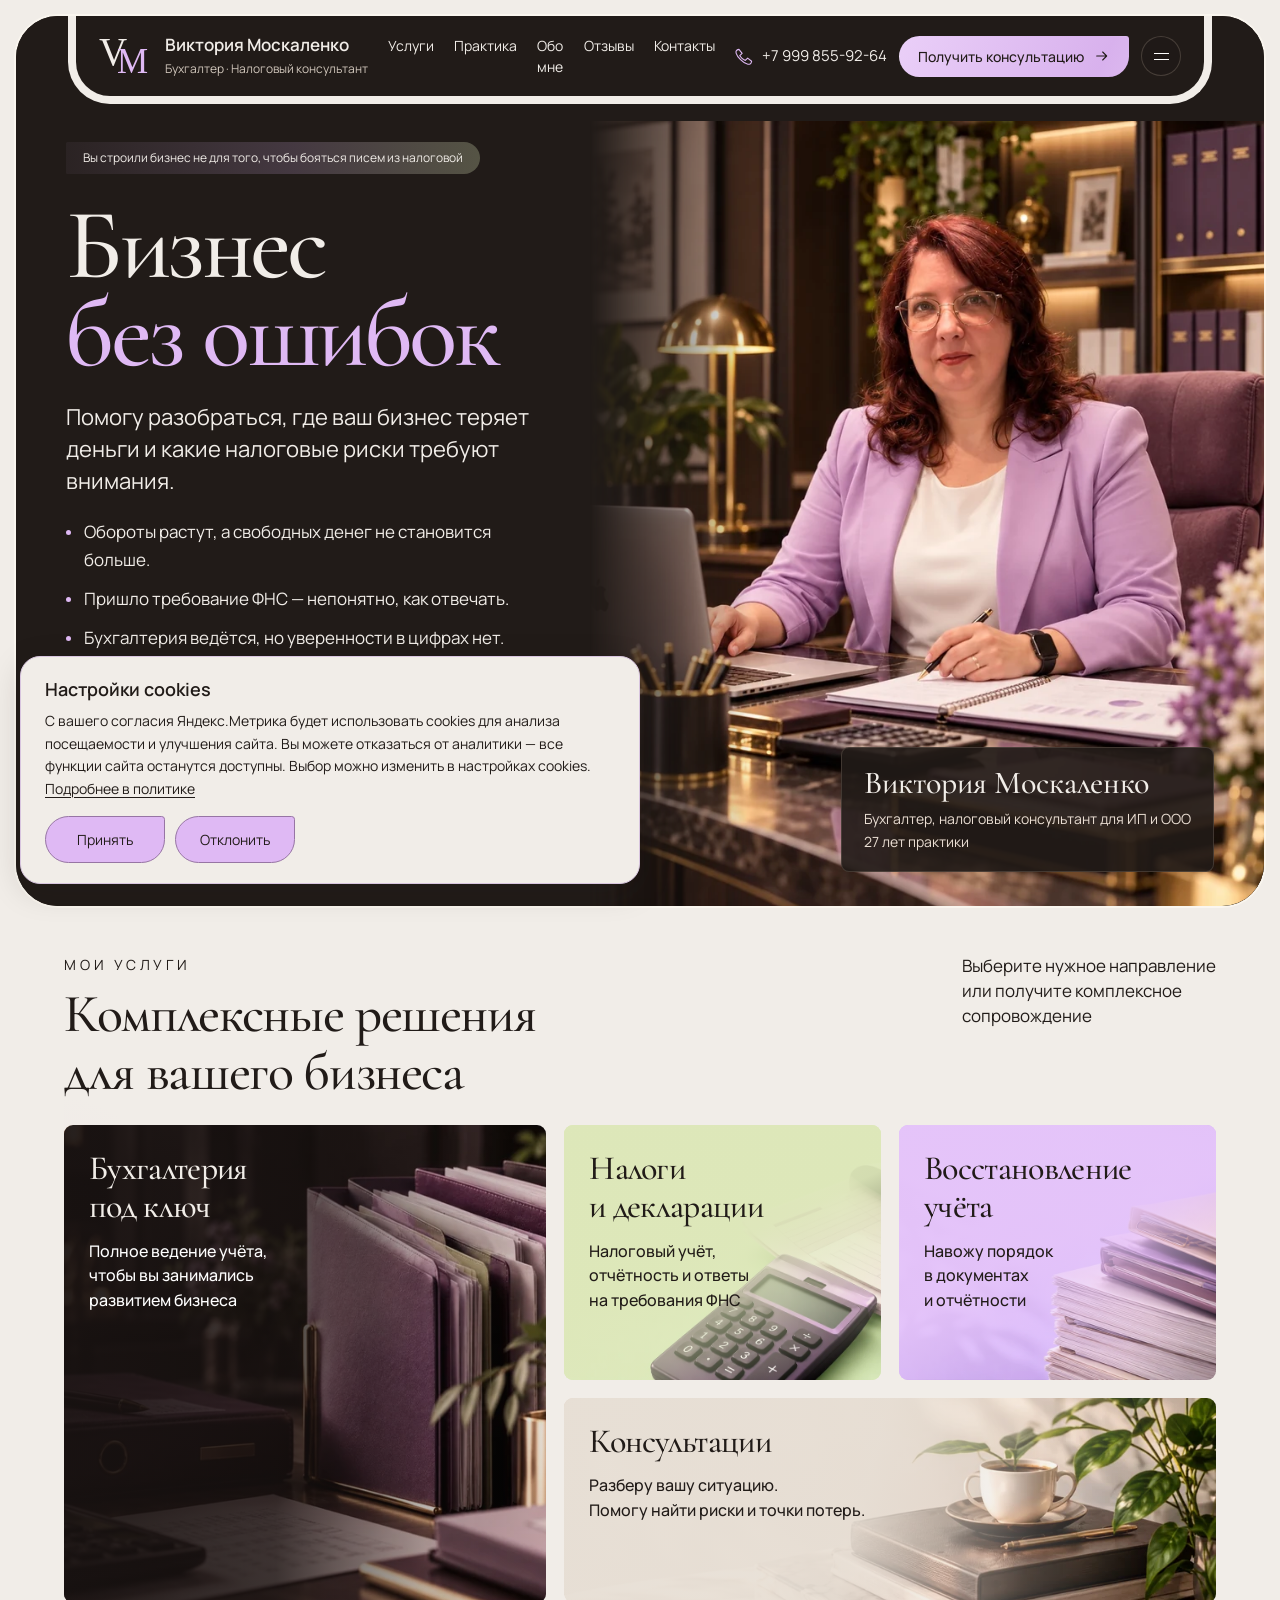
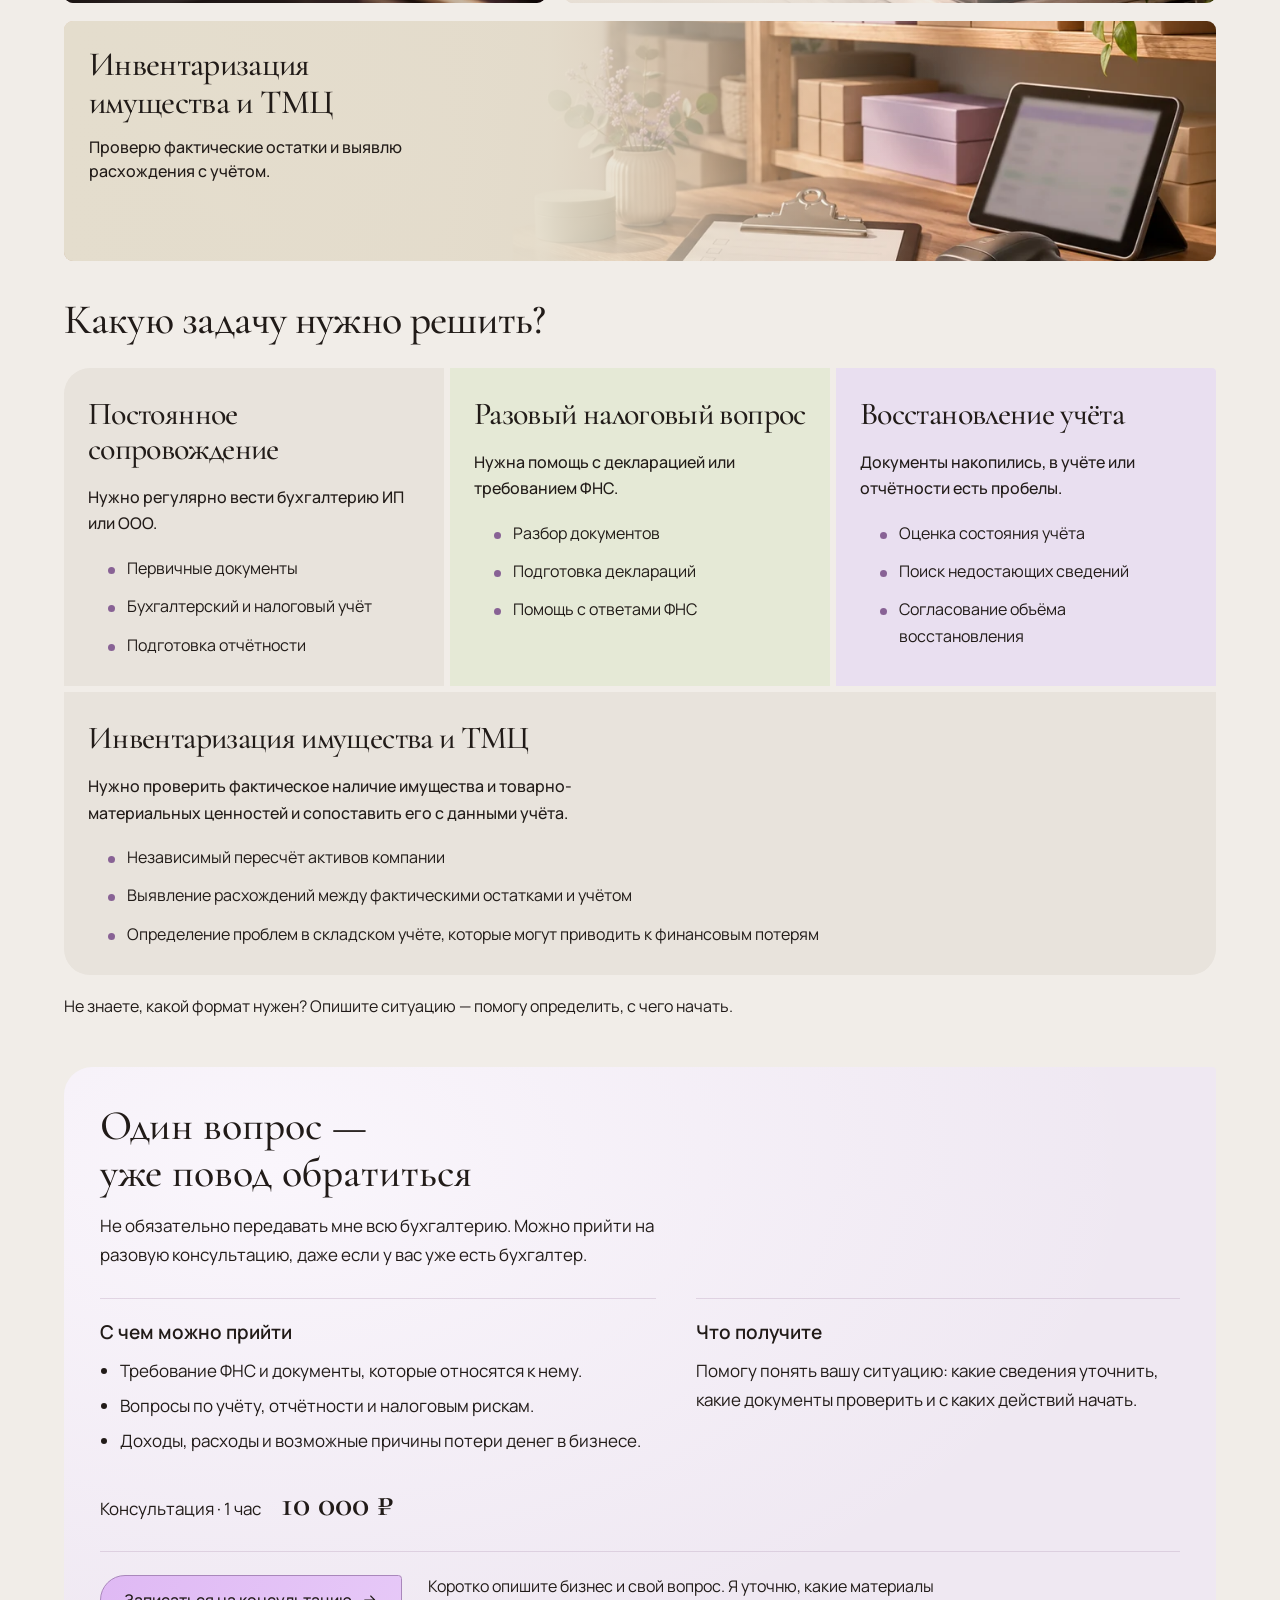
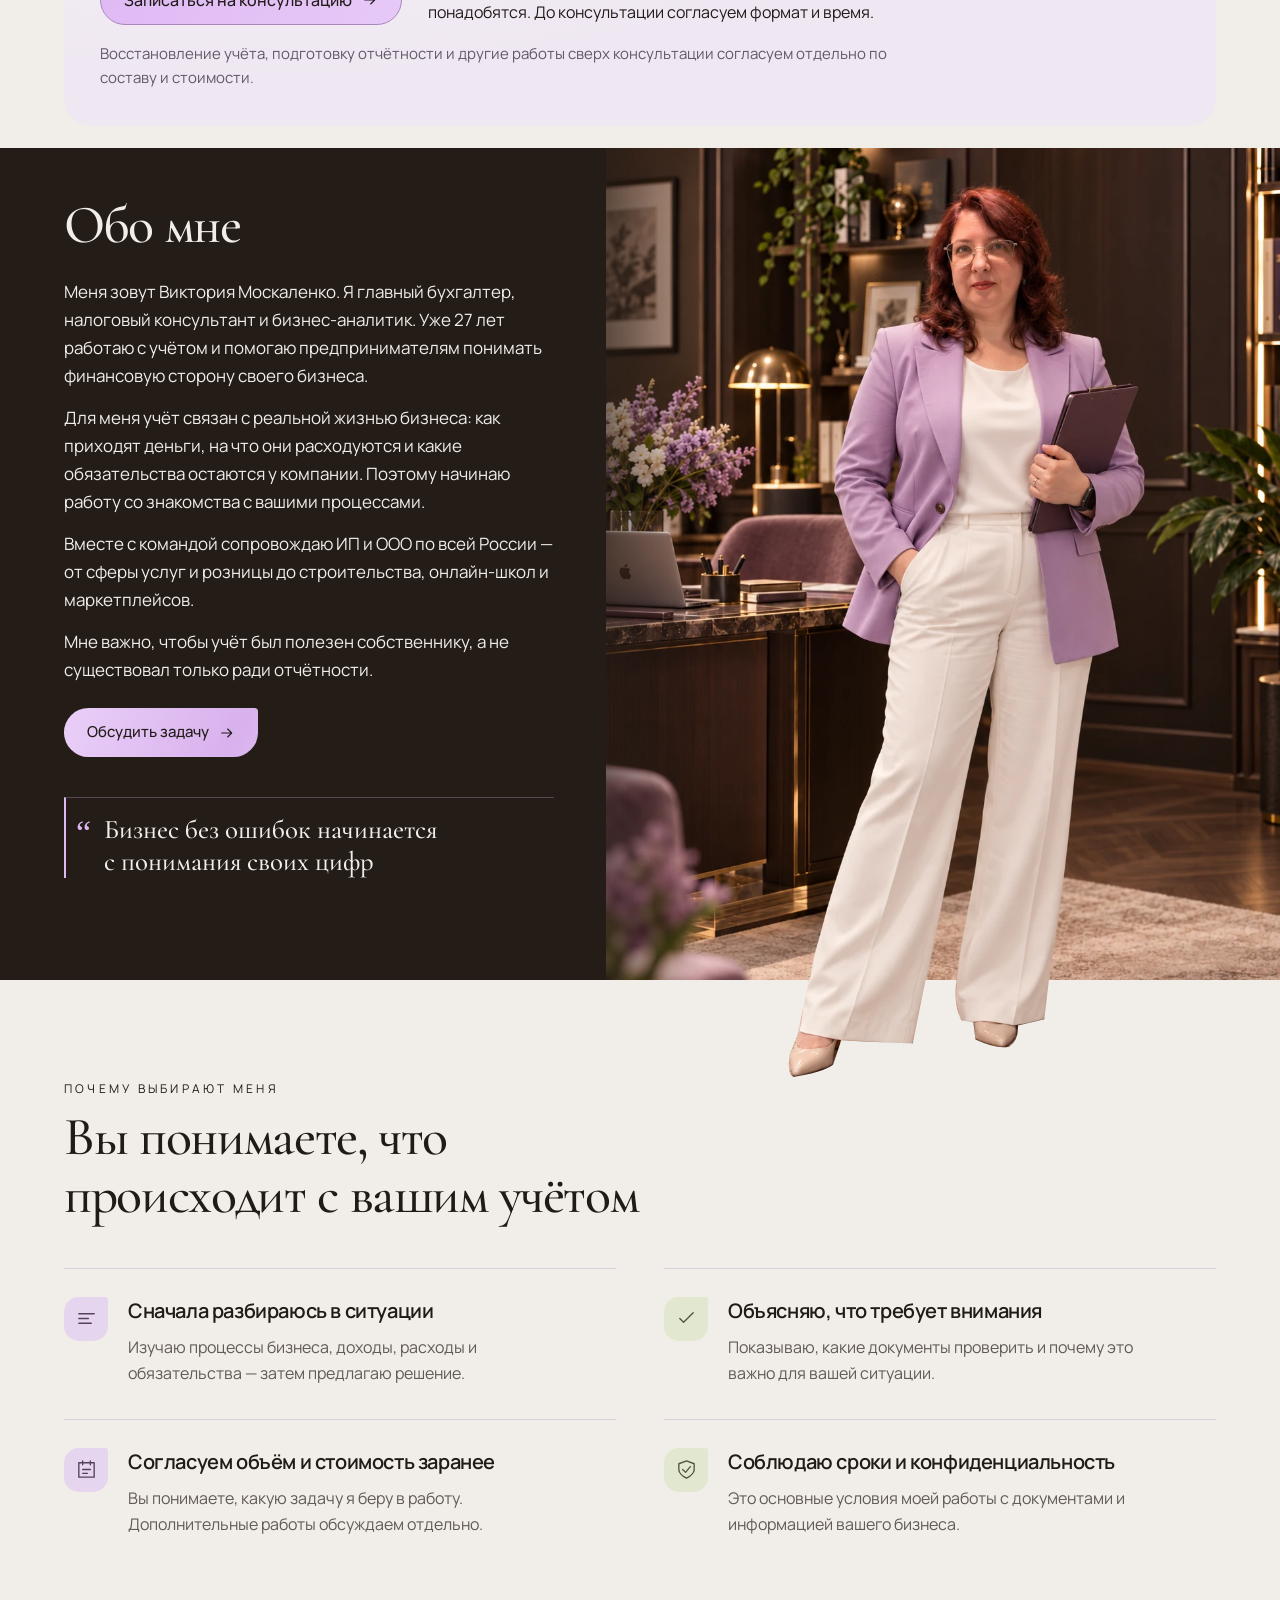
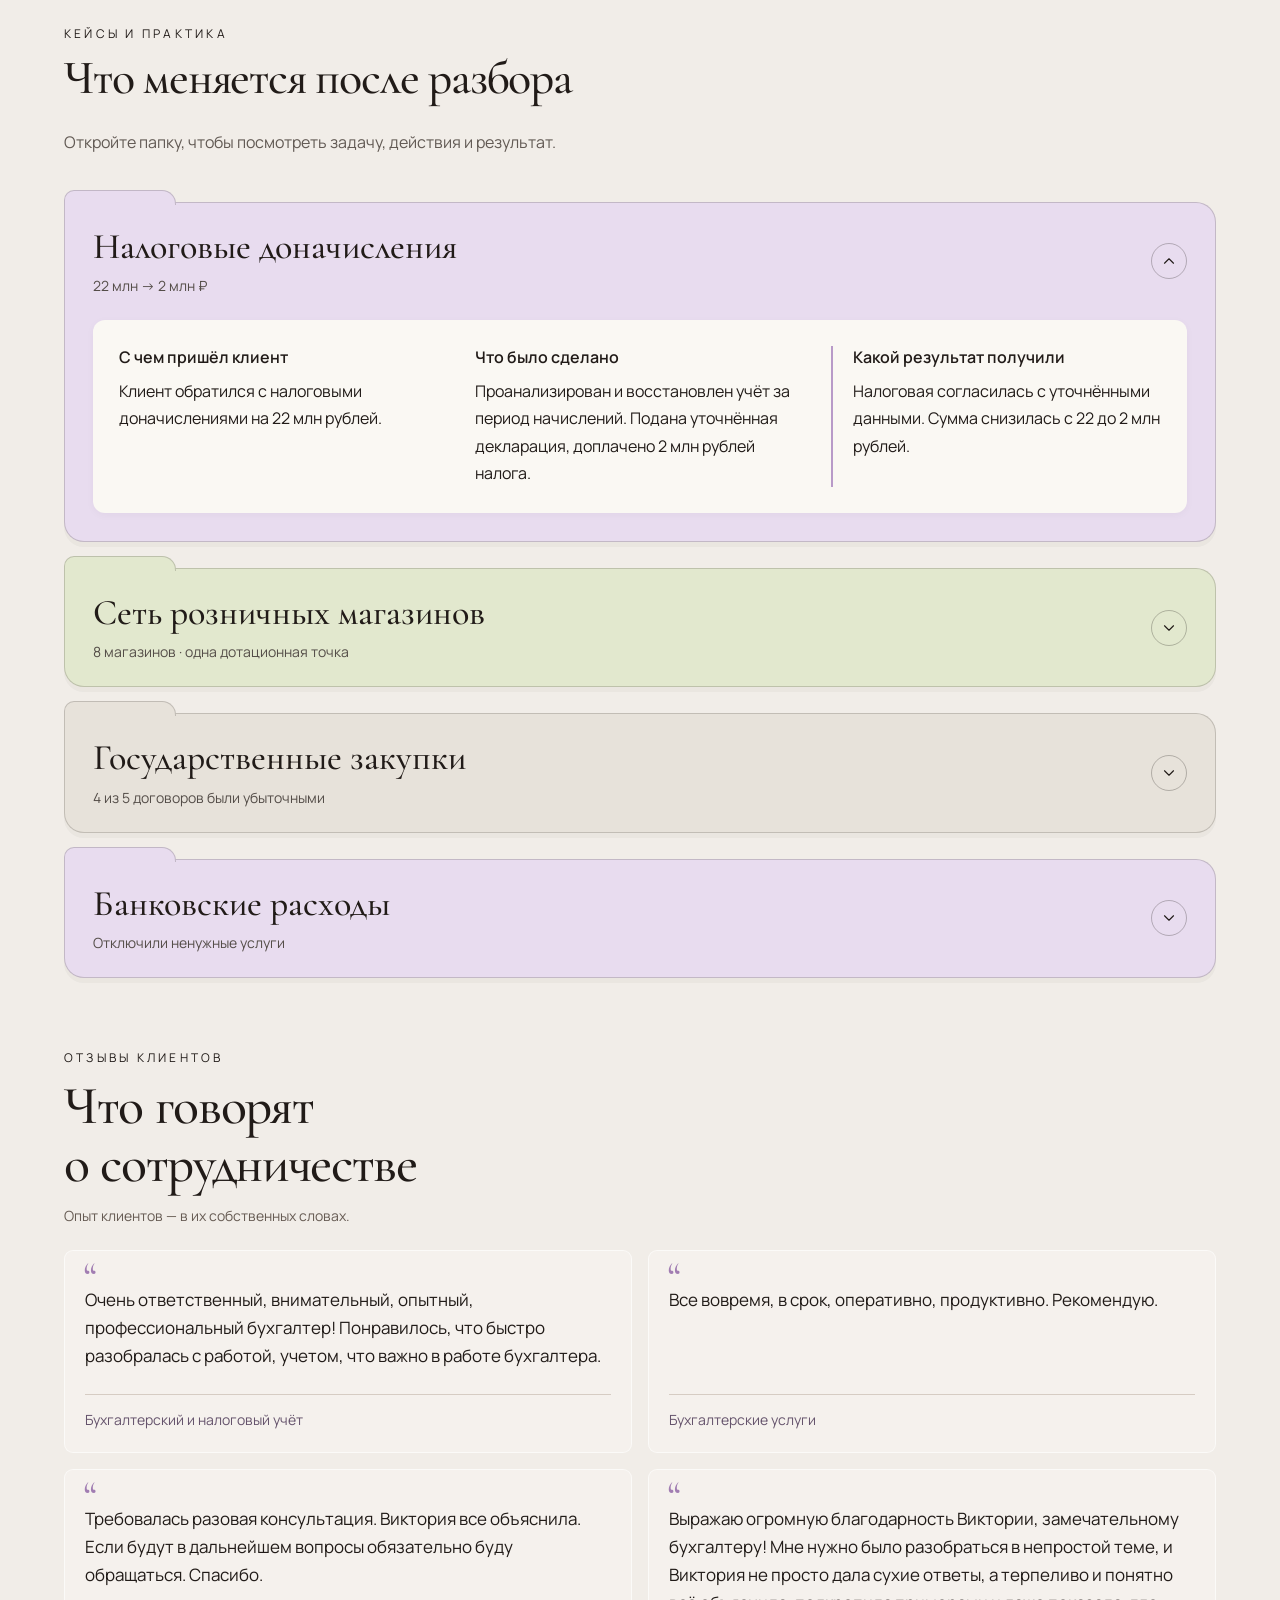
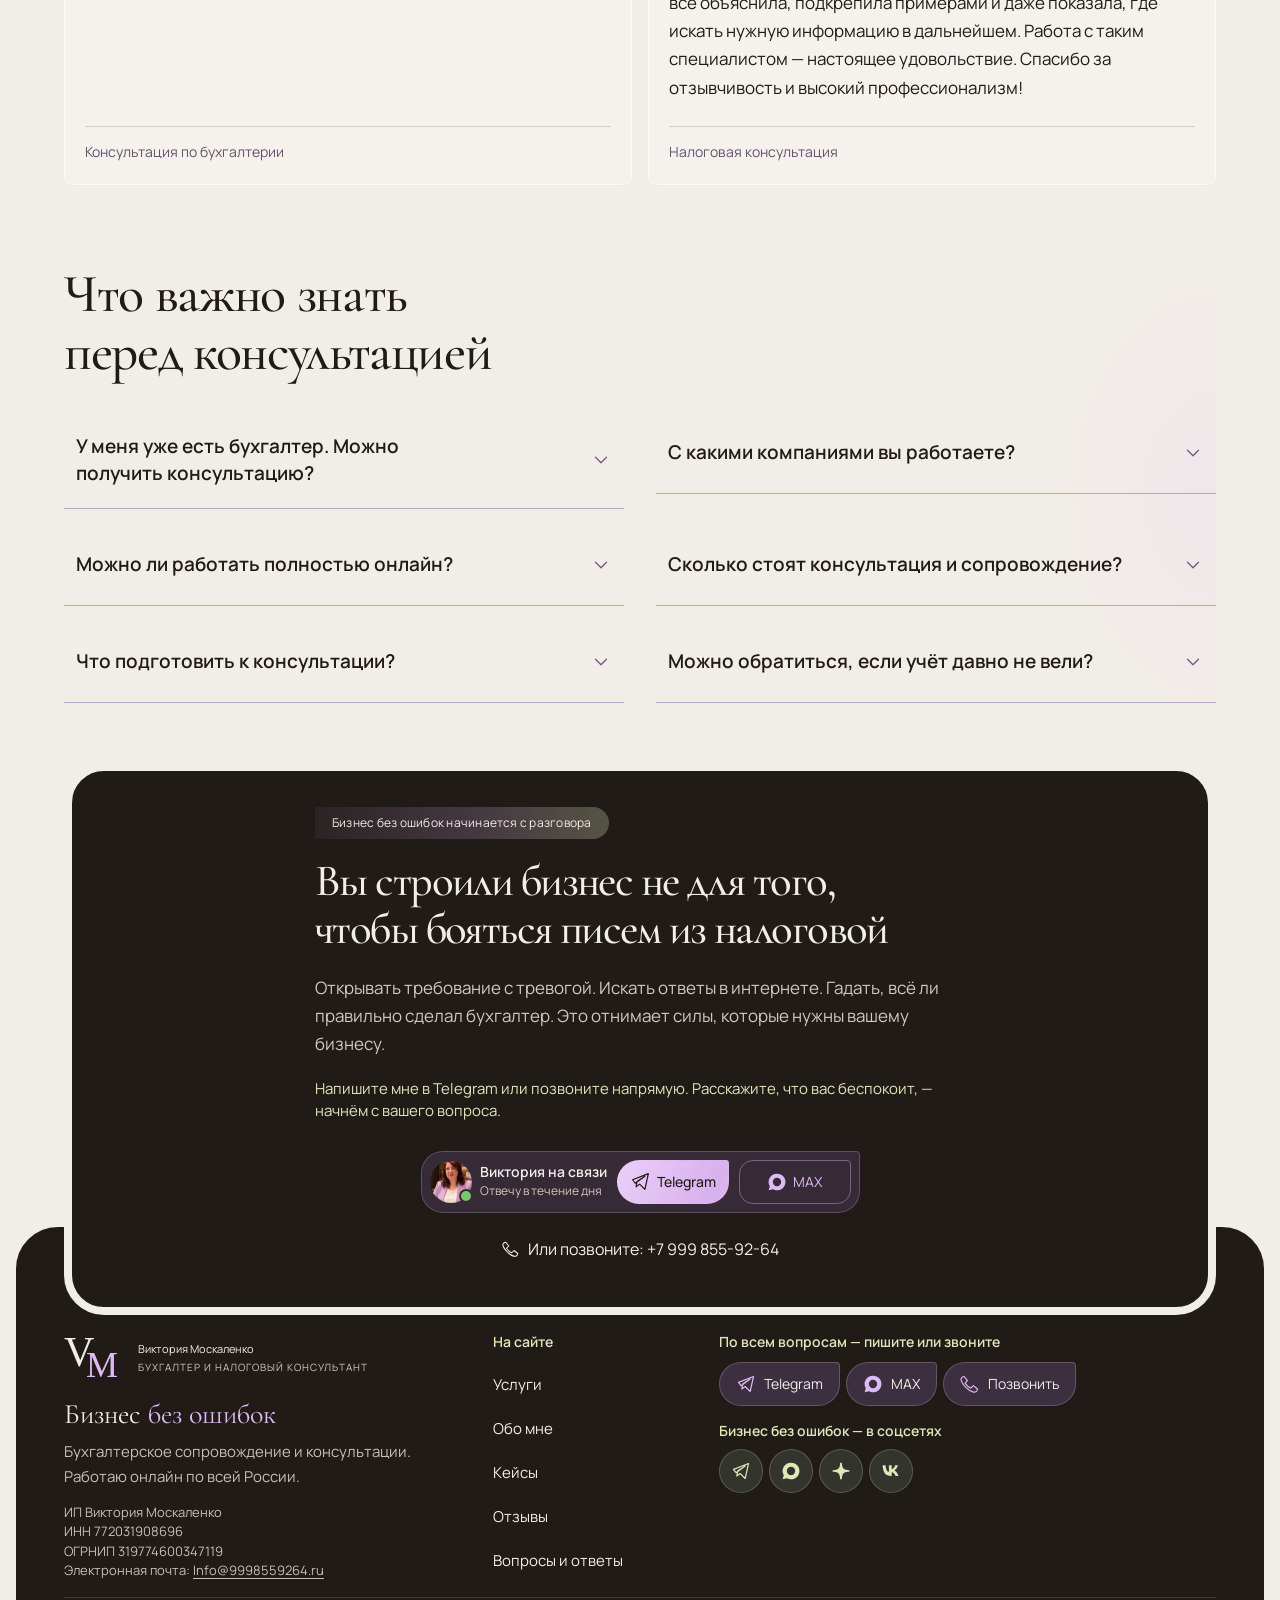
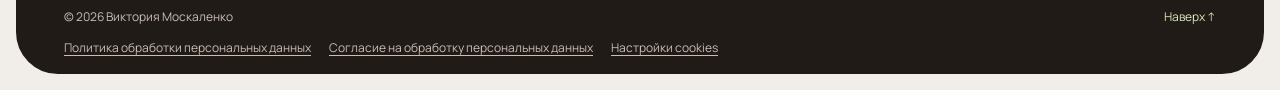
==== commit 52e1f36c: "Optimize page loading and remove WhatsApp contact" ====
--- a/index.html
+++ b/index.html
@@ -7,8 +7,9 @@
 <meta property="og:title" content="Виктория Москаленко — бизнес без ошибок"><meta property="og:description" content="Бухгалтерия, налоги и отчётность под надёжным контролем. 27 лет практики."><meta property="og:image" content="assets/optimized/victoria-desk.webp"><meta property="og:type" content="website"><meta property="og:locale" content="ru_RU"><meta property="og:image:alt" content="Виктория Москаленко — бухгалтер и налоговый консультант"><meta name="twitter:card" content="summary_large_image"><meta name="twitter:title" content="Виктория Москаленко — бухгалтер для ИП и ООО"><meta name="twitter:description" content="Разберём учёт, налоговые риски и лишние расходы. Консультации онлайн по всей России."><meta name="twitter:image" content="assets/optimized/victoria-desk.webp"><meta name="theme-color" content="#211b18">
 <link rel="icon" href="assets/monogram.svg" type="image/svg+xml">
 <link rel="preconnect" href="https://fonts.googleapis.com"><link rel="preconnect" href="https://fonts.gstatic.com" crossorigin>
-<link href="https://fonts.googleapis.com/css2?family=Cormorant+Garamond:wght@400;500;600&family=Manrope:wght@400;500;600;700&display=swap" rel="stylesheet">
-<link rel="stylesheet" href="styles.css?v=20261105-r125"><script src="script.js?v=20261105-r125" defer></script>
+<link href="https://fonts.googleapis.com/css2?family=Cormorant+Garamond:wght@400;500;600&family=Manrope:wght@400;500;600;700&display=swap" rel="stylesheet" media="print" onload="this.media='all'">
+<noscript><link href="https://fonts.googleapis.com/css2?family=Cormorant+Garamond:wght@400;500;600&family=Manrope:wght@400;500;600;700&display=swap" rel="stylesheet"></noscript>
+<link rel="stylesheet" href="styles.css?v=20261110-r127"><script src="script.js?v=20261110-r127" defer></script>
 <script type="application/ld+json">{"@context": "https://schema.org", "@type": "ProfessionalService", "name": "Виктория Москаленко — бухгалтерское сопровождение", "telephone": "+79998559264", "taxID": "772031908696", "areaServed": "Россия", "sameAs": ["https://t.me/bisnes_bes_oshibok", "https://max.ru/id772031908696_biz", "https://dzen.ru/id/5d626cc0ac412400aeb2bc1b", "https://vk.ru/bisnesbesoshibok"], "email": "Info@9998559264.ru", "description": "Бухгалтерское сопровождение ИП и ООО, восстановление учёта и налоговые консультации онлайн по всей России.", "identifier": {"@type": "PropertyValue", "propertyID": "ОГРНИП", "value": "319774600347119"}, "hasOfferCatalog": {"@type": "OfferCatalog", "name": "Бухгалтерские услуги", "itemListElement": [{"@type": "Offer", "itemOffered": {"@type": "Service", "name": "Бухгалтерское сопровождение ИП и ООО"}}, {"@type": "Offer", "itemOffered": {"@type": "Service", "name": "Налоговые консультации"}}, {"@type": "Offer", "itemOffered": {"@type": "Service", "name": "Восстановление учёта"}}, {"@type": "Offer", "itemOffered": {"@type": "Service", "name": "Подготовка отчётности"}}]}}</script>
 </head>
 <body>
@@ -55,7 +56,7 @@
 <article class="sd-package inventory-package" id="inventory-scope"><h4>Инвентаризация имущества и ТМЦ</h4><p class="sd-lead">Нужно проверить фактическое наличие имущества и товарно-материальных ценностей и сопоставить его с данными учёта.</p><ul><li>Независимый пересчёт активов компании</li><li>Выявление расхождений между фактическими остатками и учётом</li><li>Определение проблем в складском учёте, которые могут приводить к финансовым потерям</li></ul></article></div><p class="service-choice-help">Не знаете, какой формат нужен? Опишите ситуацию — помогу определить, с чего начать.</p></section>
 <div class="consultation-scope" id="consultation-scope"><div class="consultation-scope-intro"><h3>Один вопрос —<br>уже повод обратиться</h3><p>Не обязательно передавать мне всю бухгалтерию. Можно прийти на разовую консультацию, даже если у вас уже есть бухгалтер.</p></div><div class="consultation-scope-content"><div class="consultation-topics"><h4>С чем можно прийти</h4><ul><li>Требование ФНС и документы, которые относятся к нему.</li><li>Вопросы по учёту, отчётности и налоговым рискам.</li><li>Доходы, расходы и возможные причины потери денег в бизнесе.</li></ul></div><div class="consultation-result"><h4>Что получите</h4><p>Помогу понять вашу ситуацию: какие сведения уточнить, какие документы проверить и с каких действий начать.</p></div></div><p class="consultation-price">Консультация · 1 час <strong>10 000 ₽</strong></p><div class="consultation-next"><a class="button lavender" href="#footer-contacts">Записаться на консультацию<svg class="cta-arrow" aria-hidden="true"><use href="#arrow"/></svg></a><p>Коротко опишите бизнес и свой вопрос. Я уточню, какие материалы понадобятся. До консультации согласуем формат и время.</p></div><p class="consultation-extra">Восстановление учёта, подготовку отчётности и другие работы сверх консультации согласуем отдельно по составу и стоимости.</p></div>
 </section>
-<section class="about" id="about" aria-labelledby="about-title"><div class="about-scene" aria-hidden="true"><div class="about-scene-room"><img src="assets/optimized/victoria-full-original.webp" alt="" width="1024" height="1536" loading="eager" srcset="assets/optimized/victoria-full-original-400.webp 400w, assets/optimized/victoria-full-original-800.webp 800w, assets/optimized/victoria-full-original.webp 1024w" sizes="(max-width: 700px) 100vw, 900px" decoding="async"></div><img class="about-scene-figure" src="assets/optimized/victoria-full-original.webp" alt="" width="1024" height="1536" loading="eager" srcset="assets/optimized/victoria-full-original-400.webp 400w, assets/optimized/victoria-full-original-800.webp 800w, assets/optimized/victoria-full-original.webp 1024w" sizes="(max-width: 700px) 100vw, 900px" decoding="async"></div><div class="shell about-inner"><div class="about-copy"><h2 id="about-title">Обо мне</h2><div class="about-description"><p>Меня зовут Виктория Москаленко. Я главный бухгалтер, налоговый консультант и бизнес-аналитик. Уже 27 лет работаю с учётом и помогаю предпринимателям понимать финансовую сторону своего бизнеса.</p><p>Для меня учёт связан с реальной жизнью бизнеса: как приходят деньги, на что они расходуются и какие обязательства остаются у компании. Поэтому начинаю работу со знакомства с вашими процессами.</p><p>Вместе с командой сопровождаю ИП и ООО по всей России — от сферы услуг и розницы до строительства, онлайн-школ и маркетплейсов.</p><p>Мне важно, чтобы учёт был полезен собственнику, а не существовал только ради отчётности.</p></div>
+<section class="about" id="about" aria-labelledby="about-title"><div class="about-scene" aria-hidden="true"><div class="about-scene-room"><img src="assets/optimized/victoria-full-original.webp" alt="" width="1024" height="1536" loading="eager" fetchpriority="low" srcset="assets/optimized/victoria-about-400.webp 400w, assets/optimized/victoria-about-800.webp 800w, assets/optimized/victoria-full-original.webp 1024w" sizes="(max-width: 700px) 100vw, 900px" decoding="async"></div><img class="about-scene-figure" src="assets/optimized/victoria-full-original.webp" alt="" width="1024" height="1536" loading="eager" fetchpriority="low" srcset="assets/optimized/victoria-about-400.webp 400w, assets/optimized/victoria-about-800.webp 800w, assets/optimized/victoria-full-original.webp 1024w" sizes="(max-width: 700px) 100vw, 900px" decoding="async"></div><div class="shell about-inner"><div class="about-copy"><h2 id="about-title">Обо мне</h2><div class="about-description"><p>Меня зовут Виктория Москаленко. Я главный бухгалтер, налоговый консультант и бизнес-аналитик. Уже 27 лет работаю с учётом и помогаю предпринимателям понимать финансовую сторону своего бизнеса.</p><p>Для меня учёт связан с реальной жизнью бизнеса: как приходят деньги, на что они расходуются и какие обязательства остаются у компании. Поэтому начинаю работу со знакомства с вашими процессами.</p><p>Вместе с командой сопровождаю ИП и ООО по всей России — от сферы услуг и розницы до строительства, онлайн-школ и маркетплейсов.</p><p>Мне важно, чтобы учёт был полезен собственнику, а не существовал только ради отчётности.</p></div>
 <div class="actions"><a class="button lavender" href="#contact">Обсудить задачу<svg class="cta-arrow" aria-hidden="true"><use href="#arrow"/></svg></a></div>
 <blockquote class="about-motto"><span class="about-motto-mark" aria-hidden="true">“</span><p>Бизнес без ошибок начинается с понимания своих цифр</p></blockquote>
 </div>
@@ -72,6 +73,6 @@
 <section class="faq shell" id="faq" aria-labelledby="faq-title"><h2 id="faq-title">Что важно знать<br>перед консультацией</h2><div class="faq-answers"><article class="faq-answer"><h3><button class="faq-trigger" id="faq-question-1" type="button" aria-expanded="true" aria-controls="faq-panel-1"><span>У меня уже есть бухгалтер. Можно получить консультацию?</span><svg viewBox="0 0 24 24" aria-hidden="true"><path d="m6 9 6 6 6-6"/></svg></button></h3><div class="faq-panel" id="faq-panel-1" role="region" aria-labelledby="faq-question-1"><div class="faq-panel-inner"><p>Да. Можно обсудить отдельный вопрос по учёту, налоговым рискам или финансовой стороне бизнеса. Формат и объём консультации согласуем под вашу задачу.</p></div></div></article><article class="faq-answer"><h3><button class="faq-trigger" id="faq-question-2" type="button" aria-expanded="true" aria-controls="faq-panel-2"><span>С какими компаниями вы работаете?</span><svg viewBox="0 0 24 24" aria-hidden="true"><path d="m6 9 6 6 6-6"/></svg></button></h3><div class="faq-panel" id="faq-panel-2" role="region" aria-labelledby="faq-question-2"><div class="faq-panel-inner"><p>Работаю с ИП и ООО по всей России: сфера услуг, розница, строительство, онлайн-школы и маркетплейсы. На первом обращении обсудим особенности вашего бизнеса и задачу.</p></div></div></article><article class="faq-answer"><h3><button class="faq-trigger" id="faq-question-3" type="button" aria-expanded="true" aria-controls="faq-panel-3"><span>Можно ли работать полностью онлайн?</span><svg viewBox="0 0 24 24" aria-hidden="true"><path d="m6 9 6 6 6-6"/></svg></button></h3><div class="faq-panel" id="faq-panel-3" role="region" aria-labelledby="faq-question-3"><div class="faq-panel-inner"><p>Да. Консультации и бухгалтерское сопровождение доступны дистанционно. Способ связи и обмена документами согласуем перед началом работы.</p></div></div></article><article class="faq-answer"><h3><button class="faq-trigger" id="faq-question-4" type="button" aria-expanded="true" aria-controls="faq-panel-4"><span>Сколько стоят консультация и сопровождение?</span><svg viewBox="0 0 24 24" aria-hidden="true"><path d="m6 9 6 6 6-6"/></svg></button></h3><div class="faq-panel" id="faq-panel-4" role="region" aria-labelledby="faq-question-4"><div class="faq-panel-inner"><p>Консультация длится 1 час и стоит 10 000 ₽. Стоимость сопровождения и дополнительных работ рассчитываю индивидуально: она зависит от задачи, объёма документов и состояния учёта.</p></div></div></article><article class="faq-answer"><h3><button class="faq-trigger" id="faq-question-5" type="button" aria-expanded="true" aria-controls="faq-panel-5"><span>Что подготовить к консультации?</span><svg viewBox="0 0 24 24" aria-hidden="true"><path d="m6 9 6 6 6-6"/></svg></button></h3><div class="faq-panel" id="faq-panel-5" role="region" aria-labelledby="faq-question-5"><div class="faq-panel-inner"><p>Коротко опишите ваш бизнес и вопрос, который хотите решить. Если речь о конкретном документе или требовании, сообщите об этом при записи: уточним, какие материалы понадобятся.</p></div></div></article><article class="faq-answer"><h3><button class="faq-trigger" id="faq-question-6" type="button" aria-expanded="true" aria-controls="faq-panel-6"><span>Можно обратиться, если учёт давно не вели?</span><svg viewBox="0 0 24 24" aria-hidden="true"><path d="m6 9 6 6 6-6"/></svg></button></h3><div class="faq-panel" id="faq-panel-6" role="region" aria-labelledby="faq-question-6"><div class="faq-panel-inner"><p>Да, я занимаюсь восстановлением учёта. Начнём с оценки текущей ситуации и имеющихся документов, затем определим объём восстановления.</p></div></div></article></div></section>
 <section class="contact shell" id="contact" aria-labelledby="contact-title"><div class="contact-bar"><div><p class="gradient-label">Бизнес без ошибок начинается с разговора</p><h2 id="contact-title">Вы строили бизнес не для того, чтобы бояться писем из налоговой</h2><p class="contact-description">Открывать требование с тревогой. Искать ответы в интернете. Гадать, всё ли правильно сделал бухгалтер. Это отнимает силы, которые нужны вашему бизнесу.</p><p class="contact-prompt">Напишите мне в Telegram или позвоните напрямую. Расскажите, что вас беспокоит, — начнём с вашего вопроса.</p></div><div class="contact-options"><div class="personal-contact"><div class="personal-contact-person"><span class="personal-contact-avatar"><span class="personal-contact-photo"><img src="assets/optimized/victoria-avatar.webp" width="1122" height="1402" alt="" loading="lazy" decoding="async"></span><span class="contact-available-dot" aria-hidden="true"></span></span><div><strong>Виктория на связи</strong><span>Отвечу в течение дня</span></div></div><a class="button lavender personal-contact-link" aria-label="Написать Виктории в Telegram" href="https://t.me/va9998559264" target="_blank" rel="noopener noreferrer"><svg aria-hidden="true"><use href="#telegram"/></svg><span>Telegram</span></a><a class="personal-contact-max" aria-label="Написать Виктории в MAX" title="Написать в MAX" href="https://max.ru/u/f9LHodD0cOKcvzY1MMMkOJXTP7jA3j_sU9ZykA98SSbPlLqDbWfJHhDuvBs" target="_blank" rel="noopener noreferrer"><svg aria-hidden="true"><use href="#max"/></svg><span>MAX</span></a></div><a class="contact-direct-phone" href="tel:+79998559264"><svg aria-hidden="true"><use href="#phone"/></svg><span>Или позвоните: +7 999 855-92-64</span></a></div></div></section>
 </main>
-<footer class="footer" id="footer"><div class="shell"><div class="footer-grid"><div class="footer-intro"><a class="brand" href="#top"><span class="monogram" aria-hidden="true">V<span>M</span></span><span>Виктория Москаленко<small>Бухгалтер и налоговый консультант</small></span></a><p><span class="footer-business-word">Бизнес</span> без ошибок</p><span>Бухгалтерское сопровождение и консультации.<br>Работаю онлайн по всей России.</span><p class="footer-requisites">ИП Виктория Москаленко<br>ИНН 772031908696<br>ОГРНИП 319774600347119<br>Электронная почта: <a href="mailto:Info@9998559264.ru">Info@9998559264.ru</a></p></div><nav class="footer-nav" aria-label="Навигация внизу страницы"><h3>На сайте</h3><a href="#services">Услуги</a><a href="#about">Обо мне</a><a href="#practice">Кейсы</a><a href="#reviews">Отзывы</a><a href="#faq">Вопросы и ответы</a></nav><div class="footer-reach" id="footer-contacts" tabindex="-1"><h3>По всем вопросам — пишите или звоните</h3><div class="social-chips" aria-label="Способы связи"><a class="social-chip" href="https://t.me/va9998559264" target="_blank" rel="noopener noreferrer" aria-label="Написать мне в Telegram"><svg aria-hidden="true"><use href="#telegram"/></svg><span>Telegram</span></a><a class="social-chip" href="https://wa.me/79998559264" target="_blank" rel="noopener noreferrer" aria-label="Написать мне в WhatsApp"><svg aria-hidden="true"><use href="#whatsapp"/></svg><span>WhatsApp</span></a><a class="social-chip" href="https://max.ru/u/f9LHodD0cOKcvzY1MMMkOJXTP7jA3j_sU9ZykA98SSbPlLqDbWfJHhDuvBs" target="_blank" rel="noopener noreferrer" aria-label="Написать мне в MAX"><svg aria-hidden="true"><use href="#max"/></svg><span>MAX</span></a><a class="social-chip" href="tel:+79998559264" aria-label="Позвонить: +7 999 855-92-64" title="+7 999 855-92-64"><svg aria-hidden="true"><use href="#phone"/></svg><span>Позвонить</span></a></div><h3 class="footer-public-title">Бизнес без ошибок — в соцсетях</h3><div class="social-chips social-chips-public" aria-label="Каналы и публикации"><a class="social-chip" href="https://t.me/bisnes_bes_oshibok" target="_blank" rel="noopener noreferrer" aria-label="Публикации в Telegram" title="Telegram"><svg aria-hidden="true"><use href="#telegram"/></svg></a><a class="social-chip" href="https://max.ru/id772031908696_biz" target="_blank" rel="noopener noreferrer" aria-label="Публикации в MAX" title="MAX"><svg aria-hidden="true"><use href="#max"/></svg></a><a class="social-chip" href="https://dzen.ru/id/5d626cc0ac412400aeb2bc1b" target="_blank" rel="noopener noreferrer" aria-label="Публикации в Дзен" title="Дзен"><svg aria-hidden="true"><use href="#dzen"/></svg></a><a class="social-chip" href="https://vk.ru/bisnesbesoshibok" target="_blank" rel="noopener noreferrer" aria-label="Публикации в VK" title="VK"><svg aria-hidden="true"><use href="#vk"/></svg></a></div></div></div><div class="footer-bottom"><span>© 2026 Виктория Москаленко</span><div class="footer-docs"><a href="privacy.html" target="_blank" rel="noopener">Политика обработки персональных данных</a><a href="consent.html" target="_blank" rel="noopener">Согласие на обработку персональных данных</a><button type="button" class="cookie-settings" data-cookie-settings>Настройки cookies</button></div><a class="footer-top" href="#top">Наверх ↑</a></div></div></footer>
+<footer class="footer" id="footer"><div class="shell"><div class="footer-grid"><div class="footer-intro"><a class="brand" href="#top"><span class="monogram" aria-hidden="true">V<span>M</span></span><span>Виктория Москаленко<small>Бухгалтер и налоговый консультант</small></span></a><p><span class="footer-business-word">Бизнес</span> без ошибок</p><span>Бухгалтерское сопровождение и консультации.<br>Работаю онлайн по всей России.</span><p class="footer-requisites">ИП Виктория Москаленко<br>ИНН 772031908696<br>ОГРНИП 319774600347119<br>Электронная почта: <a href="mailto:Info@9998559264.ru">Info@9998559264.ru</a></p></div><nav class="footer-nav" aria-label="Навигация внизу страницы"><h3>На сайте</h3><a href="#services">Услуги</a><a href="#about">Обо мне</a><a href="#practice">Кейсы</a><a href="#reviews">Отзывы</a><a href="#faq">Вопросы и ответы</a></nav><div class="footer-reach" id="footer-contacts" tabindex="-1"><h3>По всем вопросам — пишите или звоните</h3><div class="social-chips" aria-label="Способы связи"><a class="social-chip" href="https://t.me/va9998559264" target="_blank" rel="noopener noreferrer" aria-label="Написать мне в Telegram"><svg aria-hidden="true"><use href="#telegram"/></svg><span>Telegram</span></a><a class="social-chip" href="https://max.ru/u/f9LHodD0cOKcvzY1MMMkOJXTP7jA3j_sU9ZykA98SSbPlLqDbWfJHhDuvBs" target="_blank" rel="noopener noreferrer" aria-label="Написать мне в MAX"><svg aria-hidden="true"><use href="#max"/></svg><span>MAX</span></a><a class="social-chip" href="tel:+79998559264" aria-label="Позвонить: +7 999 855-92-64" title="+7 999 855-92-64"><svg aria-hidden="true"><use href="#phone"/></svg><span>Позвонить</span></a></div><h3 class="footer-public-title">Бизнес без ошибок — в соцсетях</h3><div class="social-chips social-chips-public" aria-label="Каналы и публикации"><a class="social-chip" href="https://t.me/bisnes_bes_oshibok" target="_blank" rel="noopener noreferrer" aria-label="Публикации в Telegram" title="Telegram"><svg aria-hidden="true"><use href="#telegram"/></svg></a><a class="social-chip" href="https://max.ru/id772031908696_biz" target="_blank" rel="noopener noreferrer" aria-label="Публикации в MAX" title="MAX"><svg aria-hidden="true"><use href="#max"/></svg></a><a class="social-chip" href="https://dzen.ru/id/5d626cc0ac412400aeb2bc1b" target="_blank" rel="noopener noreferrer" aria-label="Публикации в Дзен" title="Дзен"><svg aria-hidden="true"><use href="#dzen"/></svg></a><a class="social-chip" href="https://vk.ru/bisnesbesoshibok" target="_blank" rel="noopener noreferrer" aria-label="Публикации в VK" title="VK"><svg aria-hidden="true"><use href="#vk"/></svg></a></div></div></div><div class="footer-bottom"><span>© 2026 Виктория Москаленко</span><div class="footer-docs"><a href="privacy.html" target="_blank" rel="noopener">Политика обработки персональных данных</a><a href="consent.html" target="_blank" rel="noopener">Согласие на обработку персональных данных</a><button type="button" class="cookie-settings" data-cookie-settings>Настройки cookies</button></div><a class="footer-top" href="#top">Наверх ↑</a></div></div></footer>
 <aside class="cookie-notice" aria-labelledby="cookie-title" hidden><div><h2 id="cookie-title">Настройки cookies</h2><p>С вашего согласия Яндекс.Метрика будет использовать cookies для анализа посещаемости и улучшения сайта. Вы можете отказаться от аналитики — все функции сайта останутся доступны. Выбор можно изменить в настройках cookies. <a href="privacy.html#cookies">Подробнее в политике</a></p></div><div class="cookie-actions"><button class="button" type="button" data-cookie-choice="accept">Принять</button><button class="button" type="button" data-cookie-choice="reject">Отклонить</button></div></aside>
 </body></html>
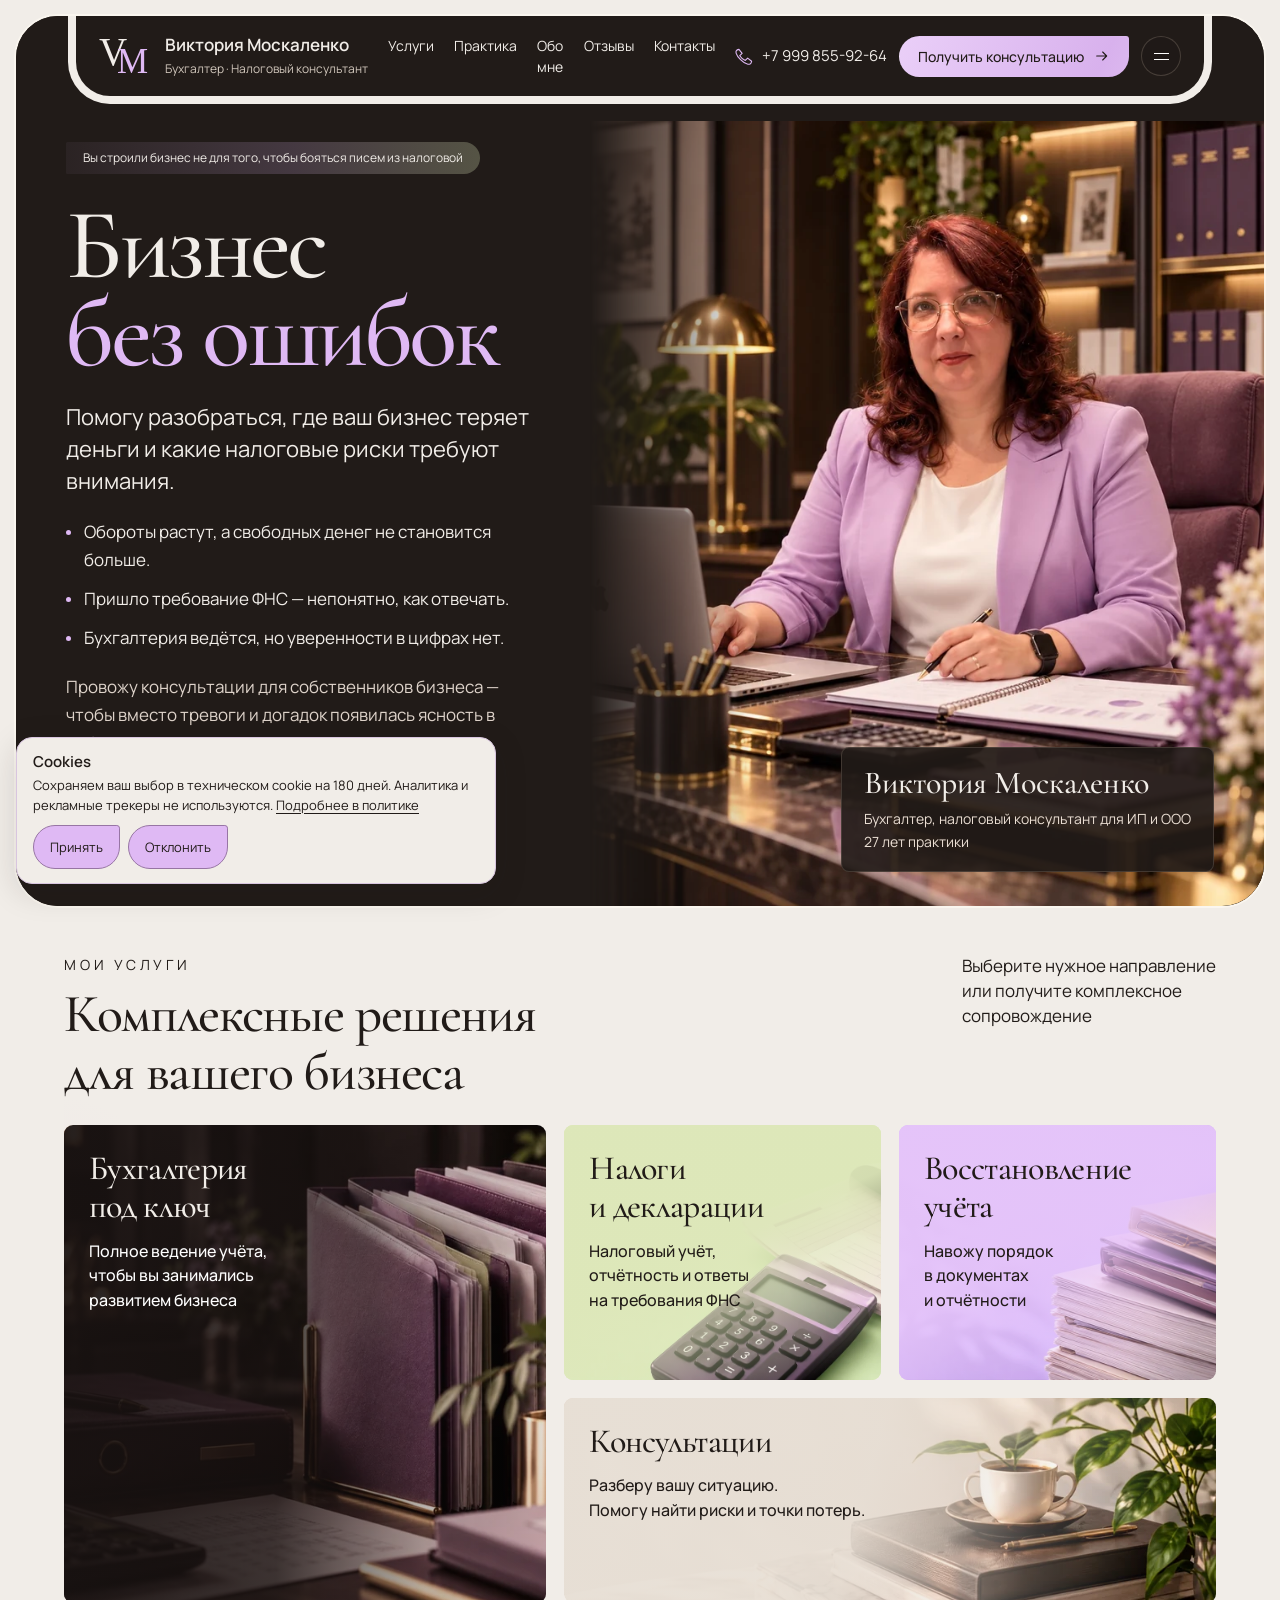
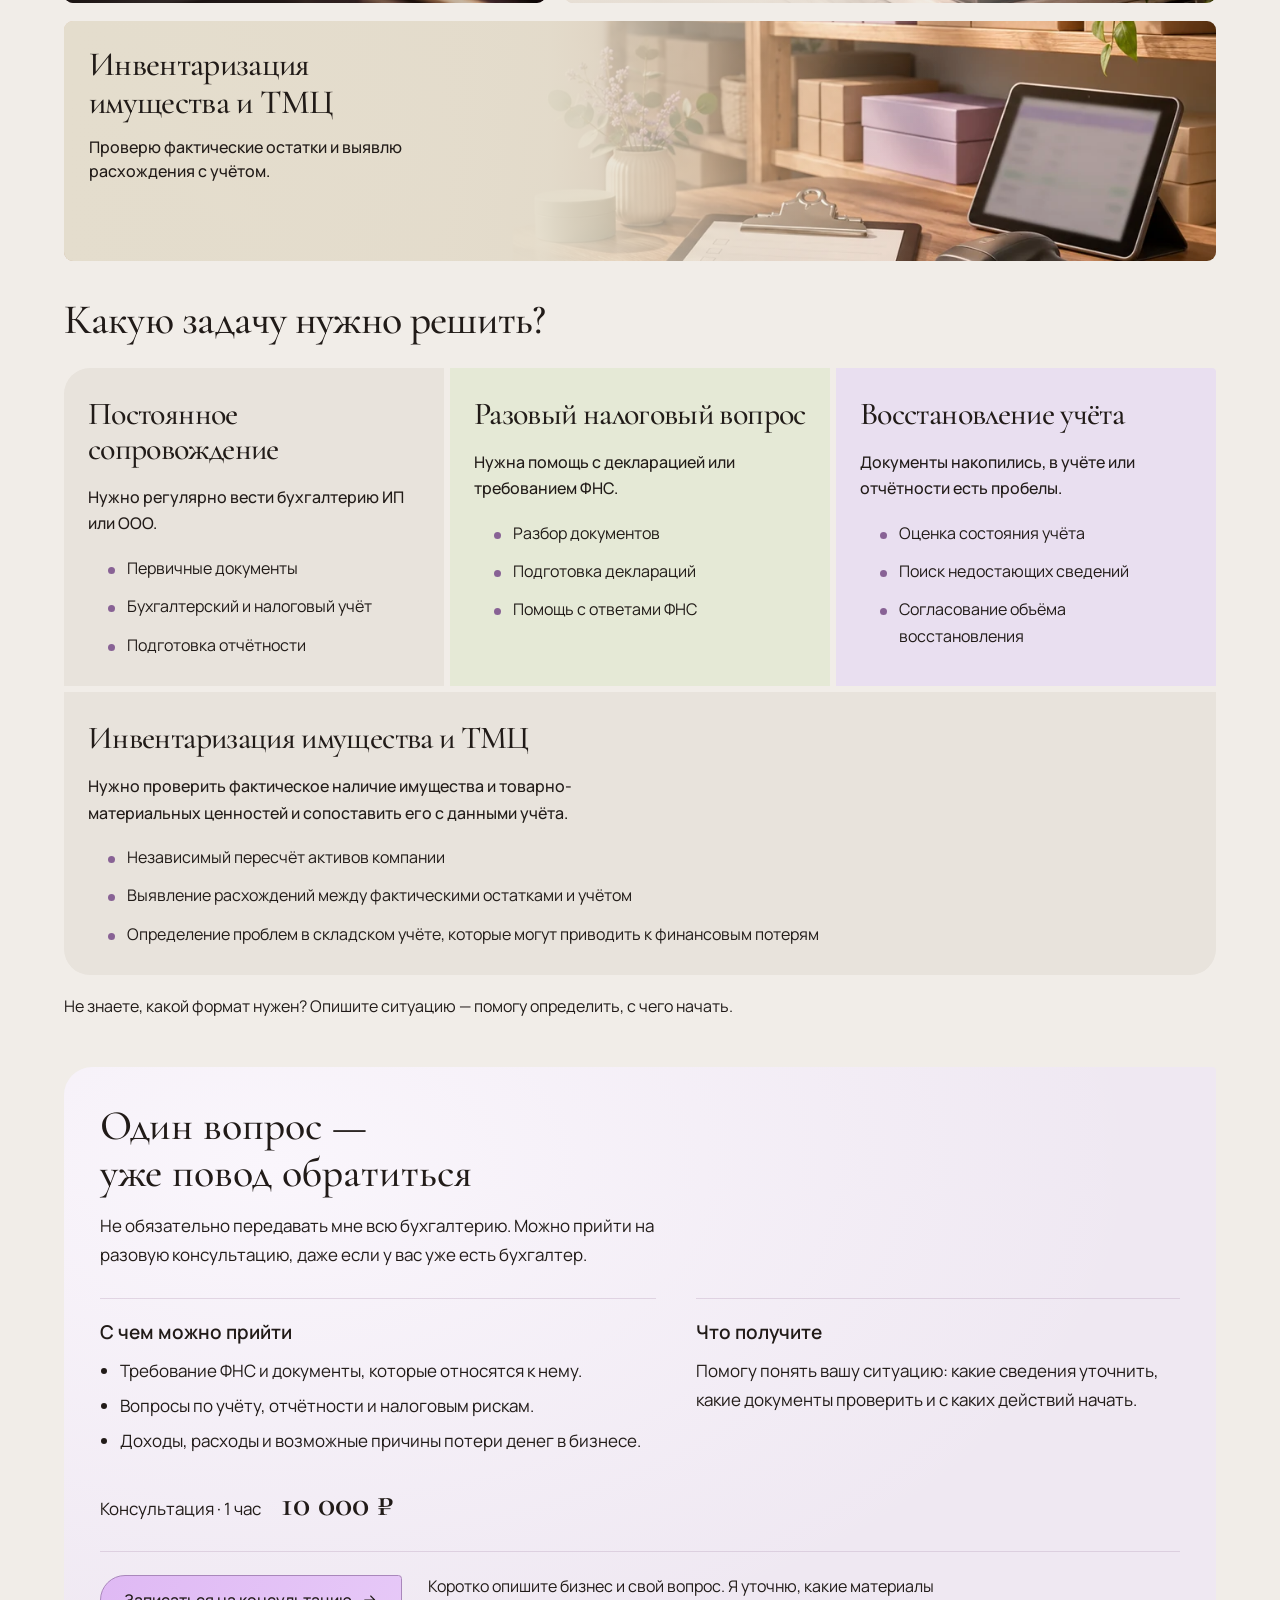
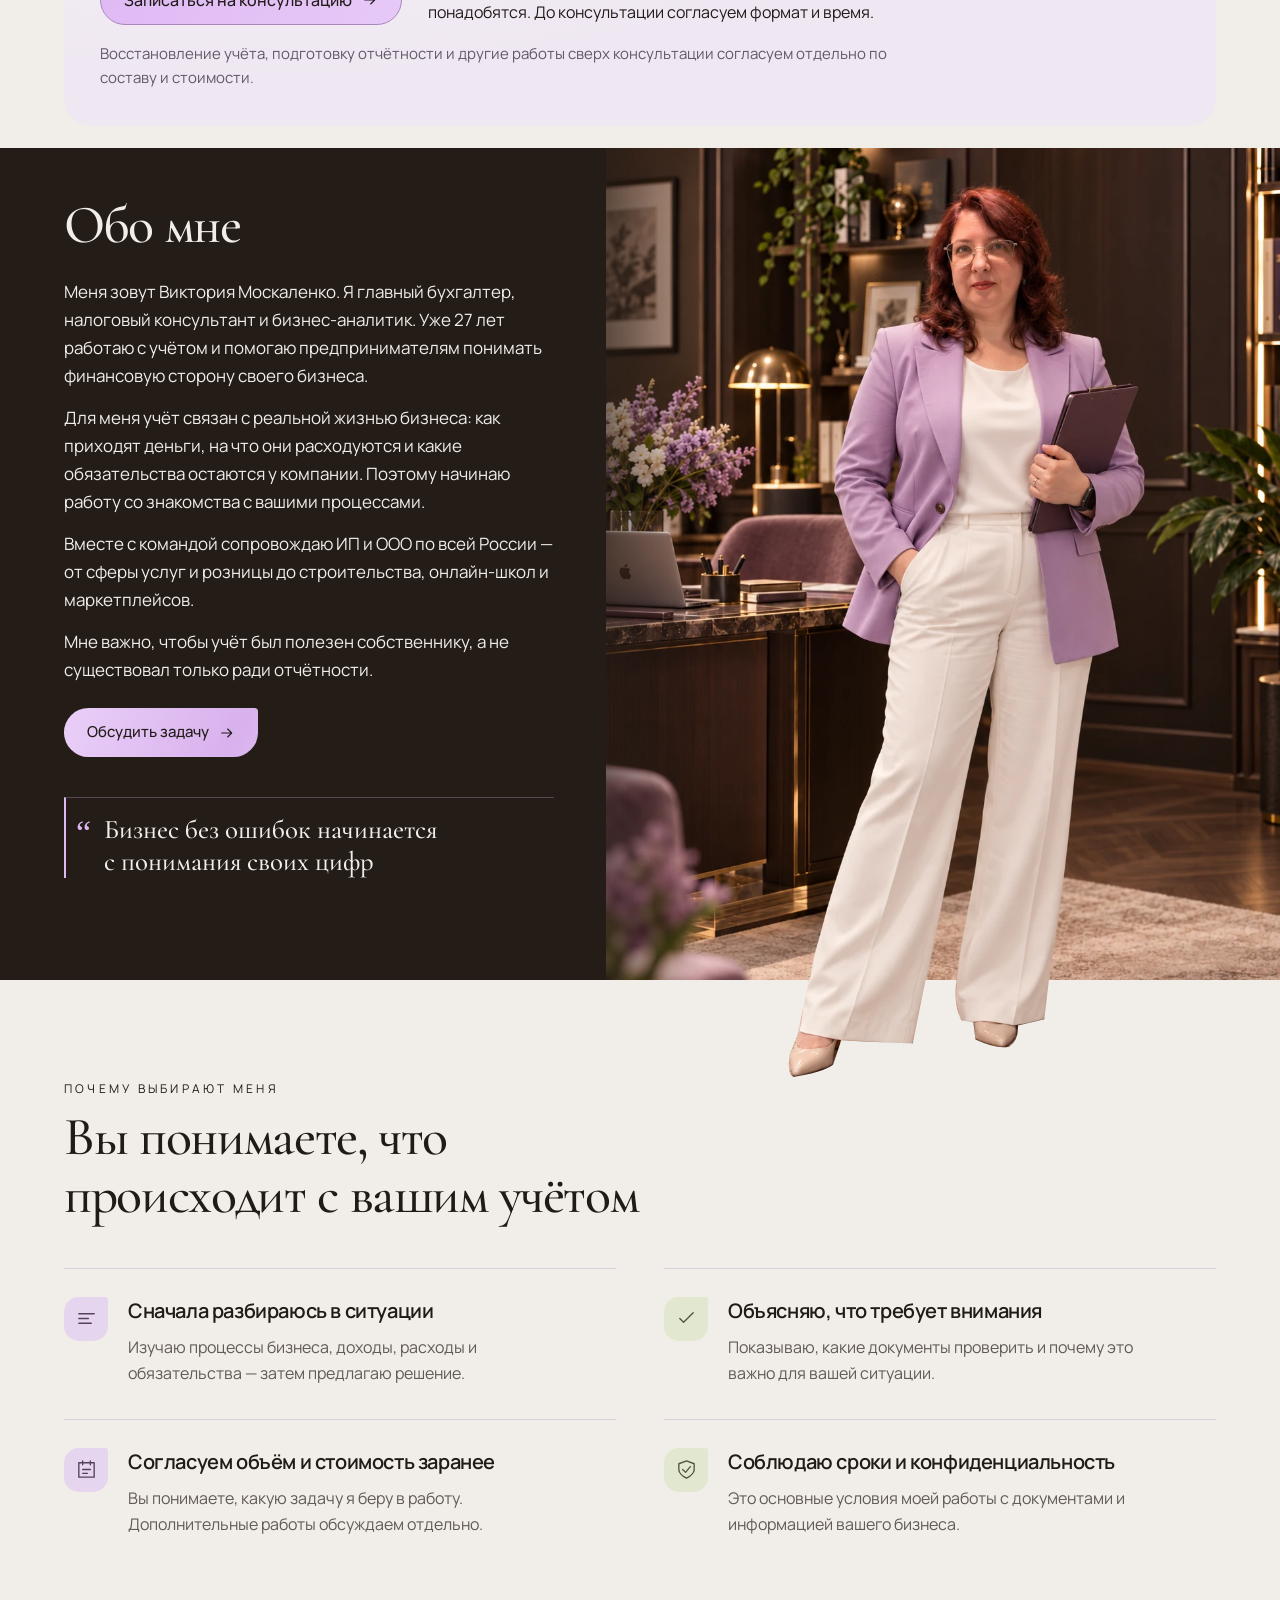
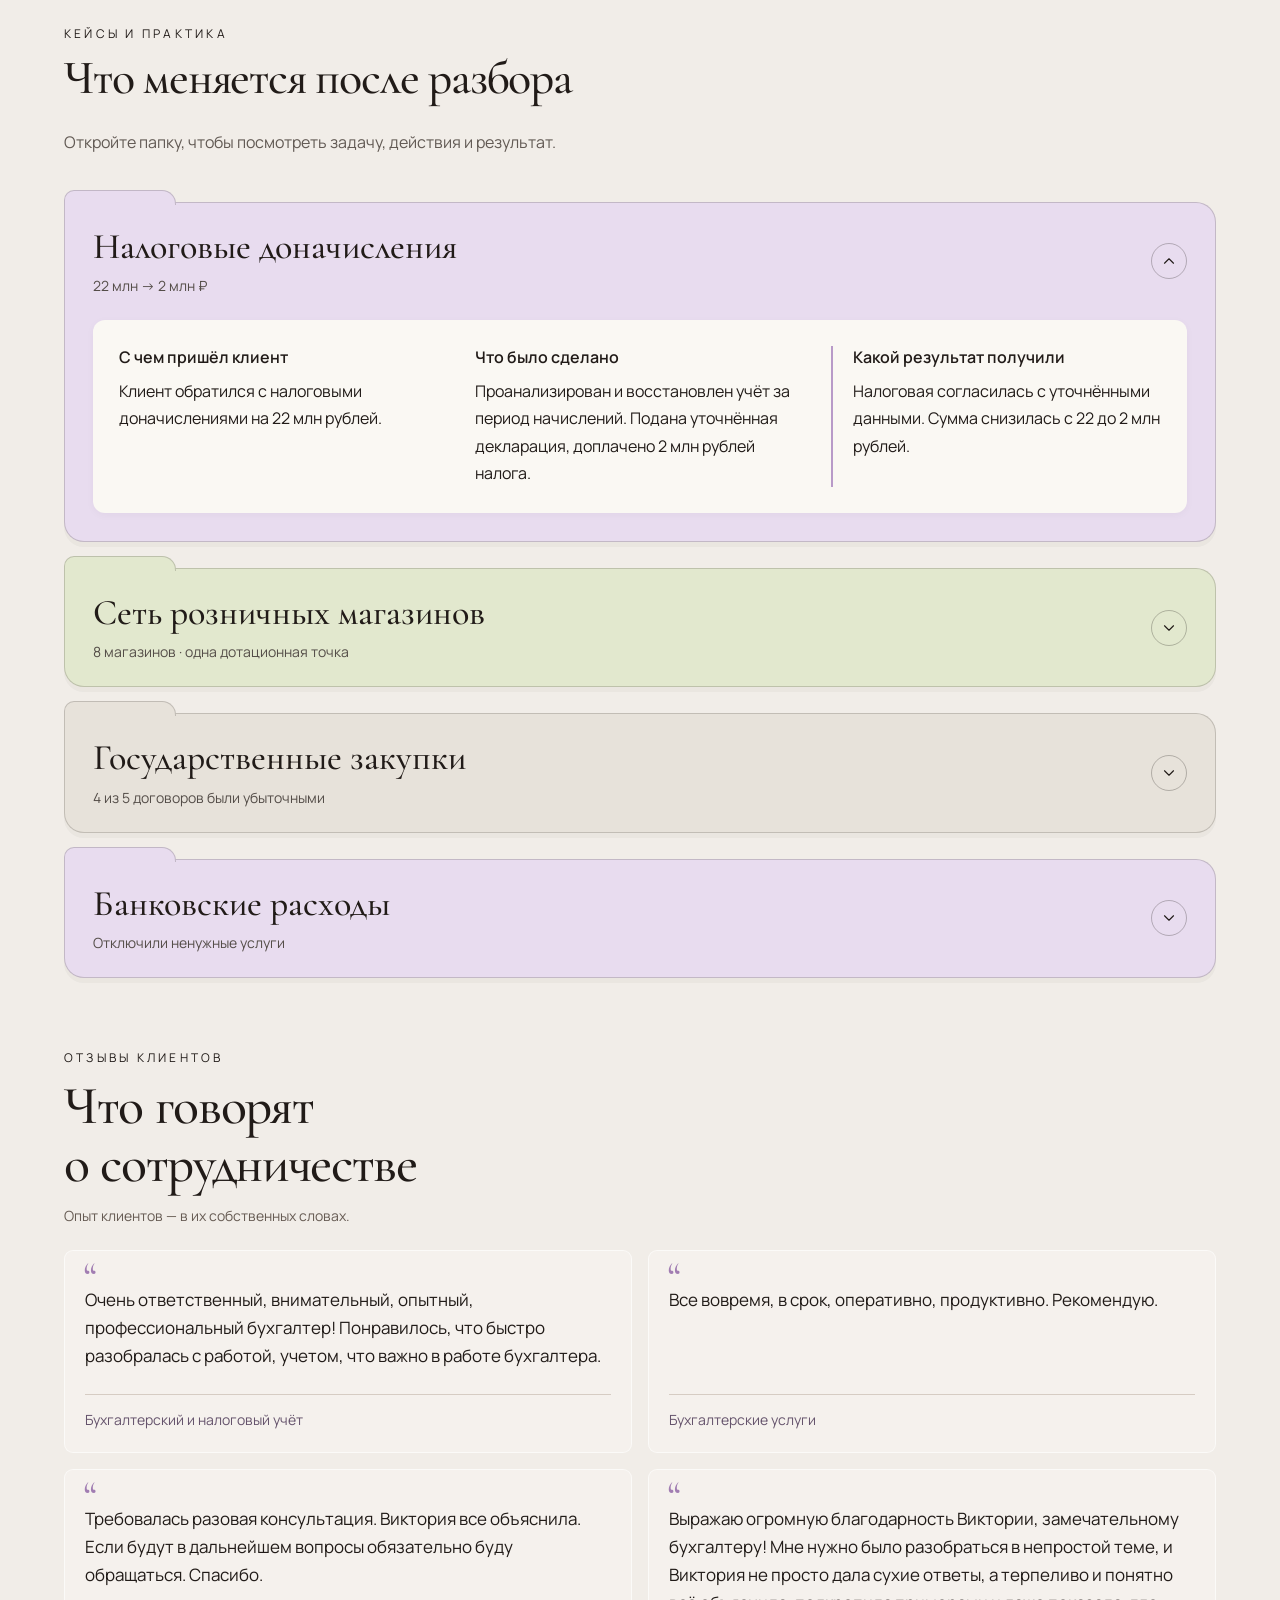
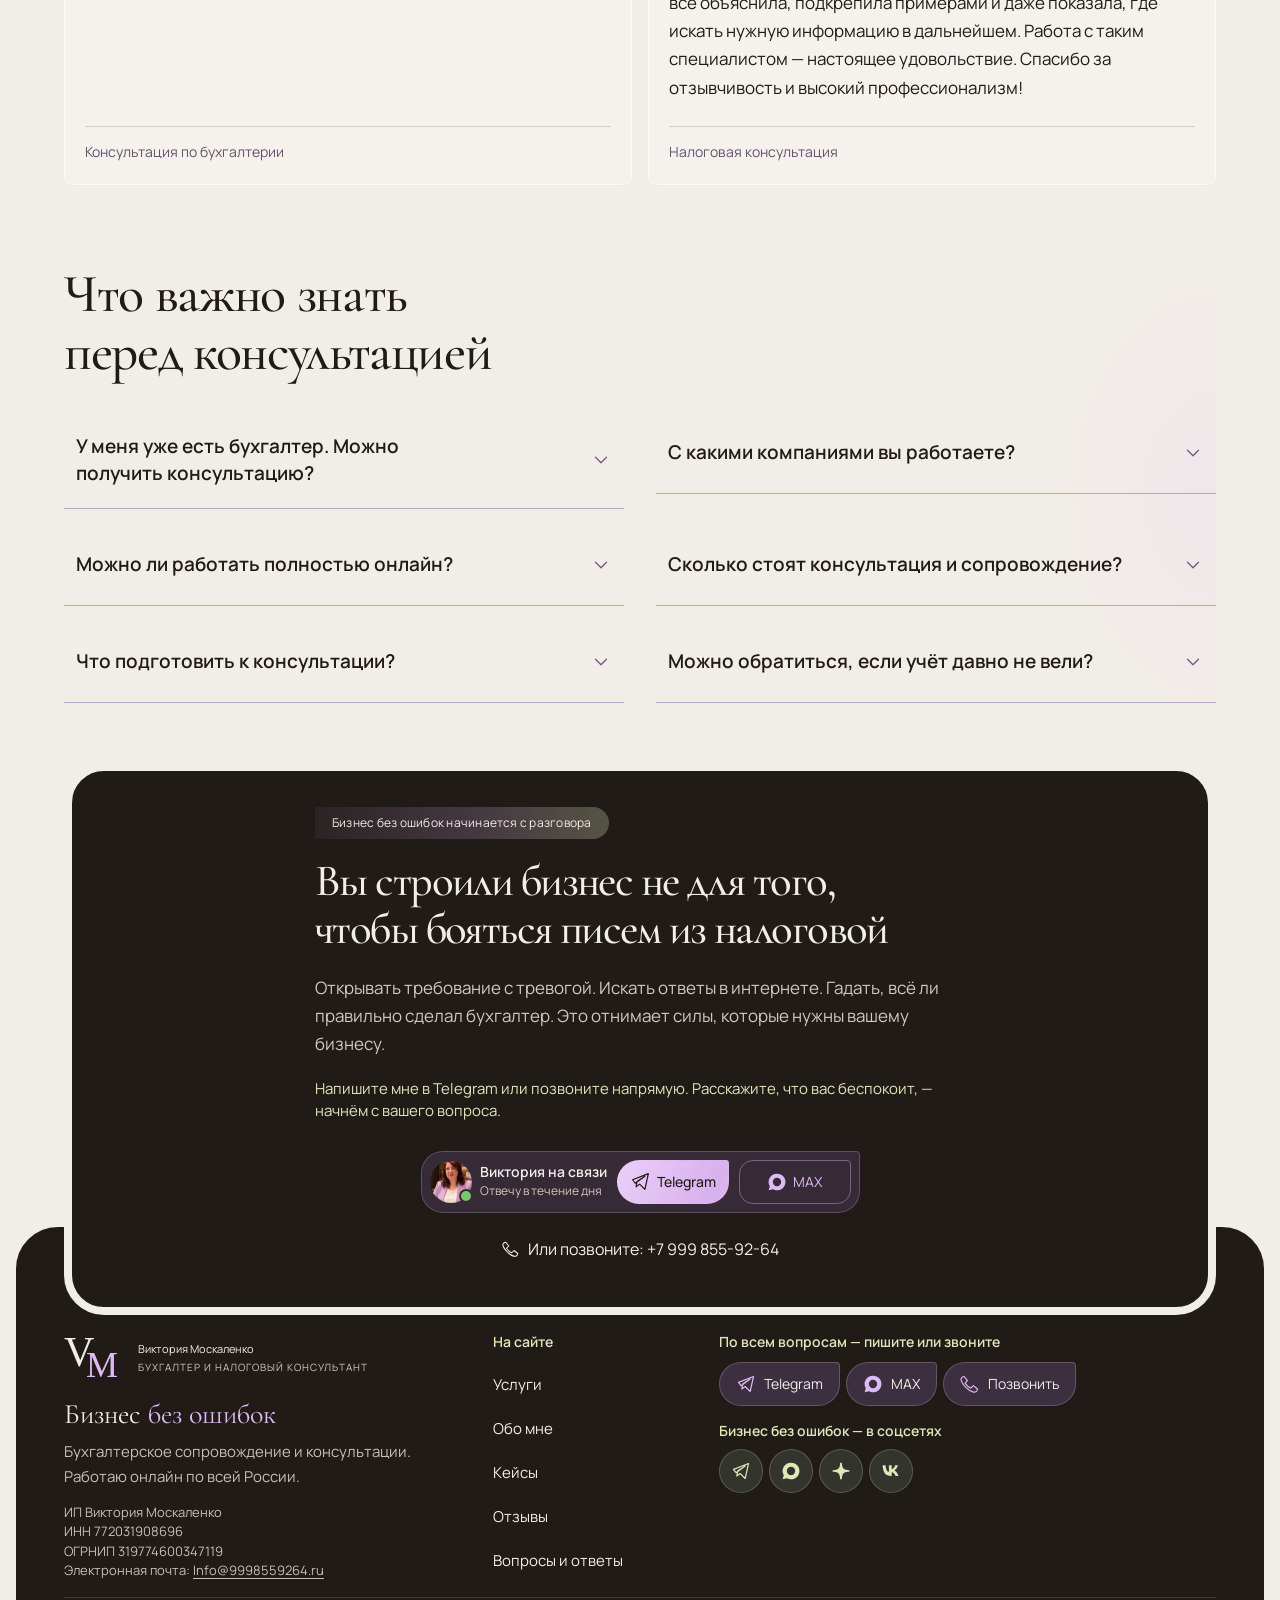
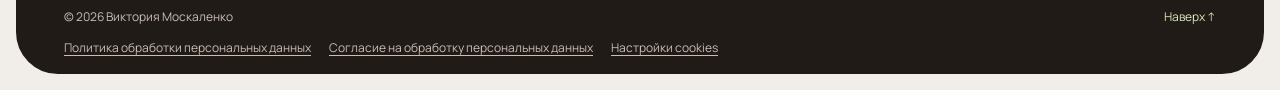
==== commit d85cd328: "Make cookie notice compact and remove inactive analytics copy" ====
--- a/index.html
+++ b/index.html
@@ -9,7 +9,7 @@
 <link rel="preconnect" href="https://fonts.googleapis.com"><link rel="preconnect" href="https://fonts.gstatic.com" crossorigin>
 <link href="https://fonts.googleapis.com/css2?family=Cormorant+Garamond:wght@400;500;600&family=Manrope:wght@400;500;600;700&display=swap" rel="stylesheet" media="print" onload="this.media='all'">
 <noscript><link href="https://fonts.googleapis.com/css2?family=Cormorant+Garamond:wght@400;500;600&family=Manrope:wght@400;500;600;700&display=swap" rel="stylesheet"></noscript>
-<link rel="stylesheet" href="styles.css?v=20261110-r127"><script src="script.js?v=20261110-r127" defer></script>
+<link rel="stylesheet" href="styles.css?v=20261118-r128"><script src="script.js?v=20261110-r127" defer></script>
 <script type="application/ld+json">{"@context": "https://schema.org", "@type": "ProfessionalService", "name": "Виктория Москаленко — бухгалтерское сопровождение", "telephone": "+79998559264", "taxID": "772031908696", "areaServed": "Россия", "sameAs": ["https://t.me/bisnes_bes_oshibok", "https://max.ru/id772031908696_biz", "https://dzen.ru/id/5d626cc0ac412400aeb2bc1b", "https://vk.ru/bisnesbesoshibok"], "email": "Info@9998559264.ru", "description": "Бухгалтерское сопровождение ИП и ООО, восстановление учёта и налоговые консультации онлайн по всей России.", "identifier": {"@type": "PropertyValue", "propertyID": "ОГРНИП", "value": "319774600347119"}, "hasOfferCatalog": {"@type": "OfferCatalog", "name": "Бухгалтерские услуги", "itemListElement": [{"@type": "Offer", "itemOffered": {"@type": "Service", "name": "Бухгалтерское сопровождение ИП и ООО"}}, {"@type": "Offer", "itemOffered": {"@type": "Service", "name": "Налоговые консультации"}}, {"@type": "Offer", "itemOffered": {"@type": "Service", "name": "Восстановление учёта"}}, {"@type": "Offer", "itemOffered": {"@type": "Service", "name": "Подготовка отчётности"}}]}}</script>
 </head>
 <body>
@@ -73,6 +73,6 @@
 <section class="faq shell" id="faq" aria-labelledby="faq-title"><h2 id="faq-title">Что важно знать<br>перед консультацией</h2><div class="faq-answers"><article class="faq-answer"><h3><button class="faq-trigger" id="faq-question-1" type="button" aria-expanded="true" aria-controls="faq-panel-1"><span>У меня уже есть бухгалтер. Можно получить консультацию?</span><svg viewBox="0 0 24 24" aria-hidden="true"><path d="m6 9 6 6 6-6"/></svg></button></h3><div class="faq-panel" id="faq-panel-1" role="region" aria-labelledby="faq-question-1"><div class="faq-panel-inner"><p>Да. Можно обсудить отдельный вопрос по учёту, налоговым рискам или финансовой стороне бизнеса. Формат и объём консультации согласуем под вашу задачу.</p></div></div></article><article class="faq-answer"><h3><button class="faq-trigger" id="faq-question-2" type="button" aria-expanded="true" aria-controls="faq-panel-2"><span>С какими компаниями вы работаете?</span><svg viewBox="0 0 24 24" aria-hidden="true"><path d="m6 9 6 6 6-6"/></svg></button></h3><div class="faq-panel" id="faq-panel-2" role="region" aria-labelledby="faq-question-2"><div class="faq-panel-inner"><p>Работаю с ИП и ООО по всей России: сфера услуг, розница, строительство, онлайн-школы и маркетплейсы. На первом обращении обсудим особенности вашего бизнеса и задачу.</p></div></div></article><article class="faq-answer"><h3><button class="faq-trigger" id="faq-question-3" type="button" aria-expanded="true" aria-controls="faq-panel-3"><span>Можно ли работать полностью онлайн?</span><svg viewBox="0 0 24 24" aria-hidden="true"><path d="m6 9 6 6 6-6"/></svg></button></h3><div class="faq-panel" id="faq-panel-3" role="region" aria-labelledby="faq-question-3"><div class="faq-panel-inner"><p>Да. Консультации и бухгалтерское сопровождение доступны дистанционно. Способ связи и обмена документами согласуем перед началом работы.</p></div></div></article><article class="faq-answer"><h3><button class="faq-trigger" id="faq-question-4" type="button" aria-expanded="true" aria-controls="faq-panel-4"><span>Сколько стоят консультация и сопровождение?</span><svg viewBox="0 0 24 24" aria-hidden="true"><path d="m6 9 6 6 6-6"/></svg></button></h3><div class="faq-panel" id="faq-panel-4" role="region" aria-labelledby="faq-question-4"><div class="faq-panel-inner"><p>Консультация длится 1 час и стоит 10 000 ₽. Стоимость сопровождения и дополнительных работ рассчитываю индивидуально: она зависит от задачи, объёма документов и состояния учёта.</p></div></div></article><article class="faq-answer"><h3><button class="faq-trigger" id="faq-question-5" type="button" aria-expanded="true" aria-controls="faq-panel-5"><span>Что подготовить к консультации?</span><svg viewBox="0 0 24 24" aria-hidden="true"><path d="m6 9 6 6 6-6"/></svg></button></h3><div class="faq-panel" id="faq-panel-5" role="region" aria-labelledby="faq-question-5"><div class="faq-panel-inner"><p>Коротко опишите ваш бизнес и вопрос, который хотите решить. Если речь о конкретном документе или требовании, сообщите об этом при записи: уточним, какие материалы понадобятся.</p></div></div></article><article class="faq-answer"><h3><button class="faq-trigger" id="faq-question-6" type="button" aria-expanded="true" aria-controls="faq-panel-6"><span>Можно обратиться, если учёт давно не вели?</span><svg viewBox="0 0 24 24" aria-hidden="true"><path d="m6 9 6 6 6-6"/></svg></button></h3><div class="faq-panel" id="faq-panel-6" role="region" aria-labelledby="faq-question-6"><div class="faq-panel-inner"><p>Да, я занимаюсь восстановлением учёта. Начнём с оценки текущей ситуации и имеющихся документов, затем определим объём восстановления.</p></div></div></article></div></section>
 <section class="contact shell" id="contact" aria-labelledby="contact-title"><div class="contact-bar"><div><p class="gradient-label">Бизнес без ошибок начинается с разговора</p><h2 id="contact-title">Вы строили бизнес не для того, чтобы бояться писем из налоговой</h2><p class="contact-description">Открывать требование с тревогой. Искать ответы в интернете. Гадать, всё ли правильно сделал бухгалтер. Это отнимает силы, которые нужны вашему бизнесу.</p><p class="contact-prompt">Напишите мне в Telegram или позвоните напрямую. Расскажите, что вас беспокоит, — начнём с вашего вопроса.</p></div><div class="contact-options"><div class="personal-contact"><div class="personal-contact-person"><span class="personal-contact-avatar"><span class="personal-contact-photo"><img src="assets/optimized/victoria-avatar.webp" width="1122" height="1402" alt="" loading="lazy" decoding="async"></span><span class="contact-available-dot" aria-hidden="true"></span></span><div><strong>Виктория на связи</strong><span>Отвечу в течение дня</span></div></div><a class="button lavender personal-contact-link" aria-label="Написать Виктории в Telegram" href="https://t.me/va9998559264" target="_blank" rel="noopener noreferrer"><svg aria-hidden="true"><use href="#telegram"/></svg><span>Telegram</span></a><a class="personal-contact-max" aria-label="Написать Виктории в MAX" title="Написать в MAX" href="https://max.ru/u/f9LHodD0cOKcvzY1MMMkOJXTP7jA3j_sU9ZykA98SSbPlLqDbWfJHhDuvBs" target="_blank" rel="noopener noreferrer"><svg aria-hidden="true"><use href="#max"/></svg><span>MAX</span></a></div><a class="contact-direct-phone" href="tel:+79998559264"><svg aria-hidden="true"><use href="#phone"/></svg><span>Или позвоните: +7 999 855-92-64</span></a></div></div></section>
 </main>
-<footer class="footer" id="footer"><div class="shell"><div class="footer-grid"><div class="footer-intro"><a class="brand" href="#top"><span class="monogram" aria-hidden="true">V<span>M</span></span><span>Виктория Москаленко<small>Бухгалтер и налоговый консультант</small></span></a><p><span class="footer-business-word">Бизнес</span> без ошибок</p><span>Бухгалтерское сопровождение и консультации.<br>Работаю онлайн по всей России.</span><p class="footer-requisites">ИП Виктория Москаленко<br>ИНН 772031908696<br>ОГРНИП 319774600347119<br>Электронная почта: <a href="mailto:Info@9998559264.ru">Info@9998559264.ru</a></p></div><nav class="footer-nav" aria-label="Навигация внизу страницы"><h3>На сайте</h3><a href="#services">Услуги</a><a href="#about">Обо мне</a><a href="#practice">Кейсы</a><a href="#reviews">Отзывы</a><a href="#faq">Вопросы и ответы</a></nav><div class="footer-reach" id="footer-contacts" tabindex="-1"><h3>По всем вопросам — пишите или звоните</h3><div class="social-chips" aria-label="Способы связи"><a class="social-chip" href="https://t.me/va9998559264" target="_blank" rel="noopener noreferrer" aria-label="Написать мне в Telegram"><svg aria-hidden="true"><use href="#telegram"/></svg><span>Telegram</span></a><a class="social-chip" href="https://max.ru/u/f9LHodD0cOKcvzY1MMMkOJXTP7jA3j_sU9ZykA98SSbPlLqDbWfJHhDuvBs" target="_blank" rel="noopener noreferrer" aria-label="Написать мне в MAX"><svg aria-hidden="true"><use href="#max"/></svg><span>MAX</span></a><a class="social-chip" href="tel:+79998559264" aria-label="Позвонить: +7 999 855-92-64" title="+7 999 855-92-64"><svg aria-hidden="true"><use href="#phone"/></svg><span>Позвонить</span></a></div><h3 class="footer-public-title">Бизнес без ошибок — в соцсетях</h3><div class="social-chips social-chips-public" aria-label="Каналы и публикации"><a class="social-chip" href="https://t.me/bisnes_bes_oshibok" target="_blank" rel="noopener noreferrer" aria-label="Публикации в Telegram" title="Telegram"><svg aria-hidden="true"><use href="#telegram"/></svg></a><a class="social-chip" href="https://max.ru/id772031908696_biz" target="_blank" rel="noopener noreferrer" aria-label="Публикации в MAX" title="MAX"><svg aria-hidden="true"><use href="#max"/></svg></a><a class="social-chip" href="https://dzen.ru/id/5d626cc0ac412400aeb2bc1b" target="_blank" rel="noopener noreferrer" aria-label="Публикации в Дзен" title="Дзен"><svg aria-hidden="true"><use href="#dzen"/></svg></a><a class="social-chip" href="https://vk.ru/bisnesbesoshibok" target="_blank" rel="noopener noreferrer" aria-label="Публикации в VK" title="VK"><svg aria-hidden="true"><use href="#vk"/></svg></a></div></div></div><div class="footer-bottom"><span>© 2026 Виктория Москаленко</span><div class="footer-docs"><a href="privacy.html" target="_blank" rel="noopener">Политика обработки персональных данных</a><a href="consent.html" target="_blank" rel="noopener">Согласие на обработку персональных данных</a><button type="button" class="cookie-settings" data-cookie-settings>Настройки cookies</button></div><a class="footer-top" href="#top">Наверх ↑</a></div></div></footer>
-<aside class="cookie-notice" aria-labelledby="cookie-title" hidden><div><h2 id="cookie-title">Настройки cookies</h2><p>С вашего согласия Яндекс.Метрика будет использовать cookies для анализа посещаемости и улучшения сайта. Вы можете отказаться от аналитики — все функции сайта останутся доступны. Выбор можно изменить в настройках cookies. <a href="privacy.html#cookies">Подробнее в политике</a></p></div><div class="cookie-actions"><button class="button" type="button" data-cookie-choice="accept">Принять</button><button class="button" type="button" data-cookie-choice="reject">Отклонить</button></div></aside>
+<footer class="footer" id="footer"><div class="shell"><div class="footer-grid"><div class="footer-intro"><a class="brand" href="#top"><span class="monogram" aria-hidden="true">V<span>M</span></span><span>Виктория Москаленко<small>Бухгалтер и налоговый консультант</small></span></a><p><span class="footer-business-word">Бизнес</span> без ошибок</p><span>Бухгалтерское сопровождение и консультации.<br>Работаю онлайн по всей России.</span><p class="footer-requisites">ИП Виктория Москаленко<br>ИНН 772031908696<br>ОГРНИП 319774600347119<br>Электронная почта: <a href="mailto:Info@9998559264.ru">Info@9998559264.ru</a></p></div><nav class="footer-nav" aria-label="Навигация внизу страницы"><h3>На сайте</h3><a href="#services">Услуги</a><a href="#about">Обо мне</a><a href="#practice">Кейсы</a><a href="#reviews">Отзывы</a><a href="#faq">Вопросы и ответы</a></nav><div class="footer-reach" id="footer-contacts" tabindex="-1"><h3>По всем вопросам — пишите или звоните</h3><div class="social-chips" aria-label="Способы связи"><a class="social-chip" href="https://t.me/va9998559264" target="_blank" rel="noopener noreferrer" aria-label="Написать мне в Telegram"><svg aria-hidden="true"><use href="#telegram"/></svg><span>Telegram</span></a><a class="social-chip" href="https://max.ru/u/f9LHodD0cOKcvzY1MMMkOJXTP7jA3j_sU9ZykA98SSbPlLqDbWfJHhDuvBs" target="_blank" rel="noopener noreferrer" aria-label="Написать мне в MAX"><svg aria-hidden="true"><use href="#max"/></svg><span>MAX</span></a><a class="social-chip" href="tel:+79998559264" aria-label="Позвонить: +7 999 855-92-64" title="+7 999 855-92-64"><svg aria-hidden="true"><use href="#phone"/></svg><span>Позвонить</span></a></div><h3 class="footer-public-title">Бизнес без ошибок — в соцсетях</h3><div class="social-chips social-chips-public" aria-label="Каналы и публикации"><a class="social-chip" href="https://t.me/bisnes_bes_oshibok" target="_blank" rel="noopener noreferrer" aria-label="Публикации в Telegram" title="Telegram"><svg aria-hidden="true"><use href="#telegram"/></svg></a><a class="social-chip" href="https://max.ru/id772031908696_biz" target="_blank" rel="noopener noreferrer" aria-label="Публикации в MAX" title="MAX"><svg aria-hidden="true"><use href="#max"/></svg></a><a class="social-chip" href="https://dzen.ru/id/5d626cc0ac412400aeb2bc1b" target="_blank" rel="noopener noreferrer" aria-label="Публикации в Дзен" title="Дзен"><svg aria-hidden="true"><use href="#dzen"/></svg></a><a class="social-chip" href="https://vk.ru/bisnesbesoshibok" target="_blank" rel="noopener noreferrer" aria-label="Публикации в VK" title="VK"><svg aria-hidden="true"><use href="#vk"/></svg></a></div></div></div><div class="footer-bottom"><span>© 2026 Виктория Москаленко</span><div class="footer-docs"><a href="privacy.html">Политика обработки персональных данных</a><a href="consent.html">Согласие на обработку персональных данных</a><button type="button" class="cookie-settings" data-cookie-settings>Настройки cookies</button></div><a class="footer-top" href="#top">Наверх ↑</a></div></div></footer>
+<aside class="cookie-notice" aria-labelledby="cookie-title" hidden><div><h2 id="cookie-title">Cookies</h2><p>Сохраняем ваш выбор в техническом cookie на 180 дней. Аналитика и рекламные трекеры не используются. <a href="privacy.html#cookies">Подробнее в политике</a></p></div><div class="cookie-actions"><button class="button" type="button" data-cookie-choice="accept">Принять</button><button class="button" type="button" data-cookie-choice="reject">Отклонить</button></div></aside>
 </body></html>
--- a/styles.css
+++ b/styles.css
@@ -583,3 +583,11 @@
 .services .taxes::before{background:linear-gradient(155deg,#dde7b9fa 0%,#dde7b9f2 48%,#dde7b978 72%,transparent 92%)}
 .services .restore::before{background:linear-gradient(155deg,#e5c4f9fa 0%,#e5c4f9e8 48%,#e5c4f964 72%,transparent 92%)}
 .services .consult::before{background:linear-gradient(105deg,#e7dfd5fa 0%,#e7dfd5e8 46%,#e7dfd540 72%,transparent 90%)}
+
+/* Compact cookie notice: isolated from the page heading and CTA scale. */
+.cookie-notice{width:min(480px,calc(100% - 32px));left:16px;right:auto;padding:14px 16px;border-radius:16px}
+.cookie-notice h2{font-family:var(--sans);font-size:15px;line-height:1.3;margin:0 0 5px;font-weight:600}
+.cookie-notice p{font-size:13px;line-height:1.5;margin:0}
+.cookie-notice .cookie-actions{gap:8px;margin-top:10px}
+.cookie-notice .cookie-actions .button{min-width:0;min-height:44px;padding:8px 16px;font-family:var(--sans);font-size:13px;line-height:1.3}
+@media(max-width:700px){.cookie-notice{left:12px;right:12px;width:auto;max-width:416px;padding:12px 14px;border-radius:14px;bottom:max(12px,env(safe-area-inset-bottom))}.cookie-notice h2{font-size:14px}.cookie-notice .cookie-actions{margin-top:8px}.cookie-notice .cookie-actions .button{flex:1}}
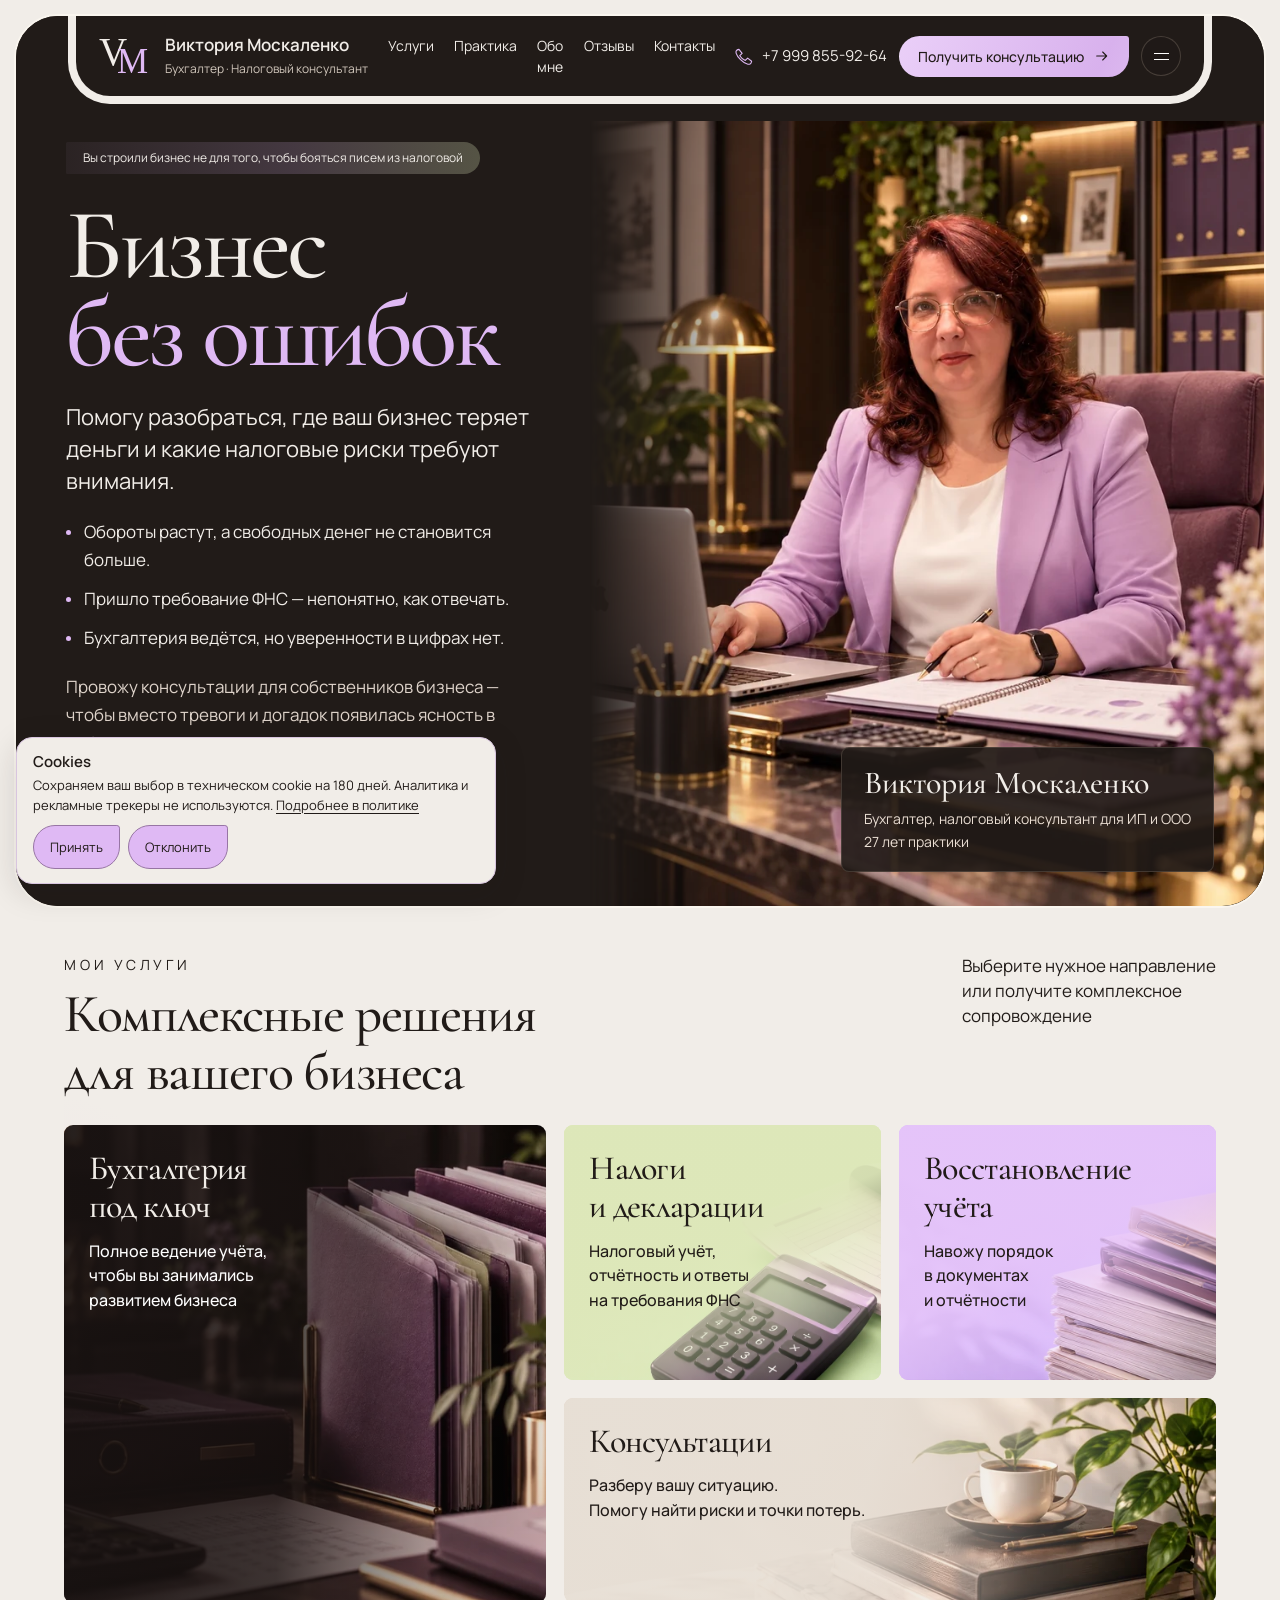
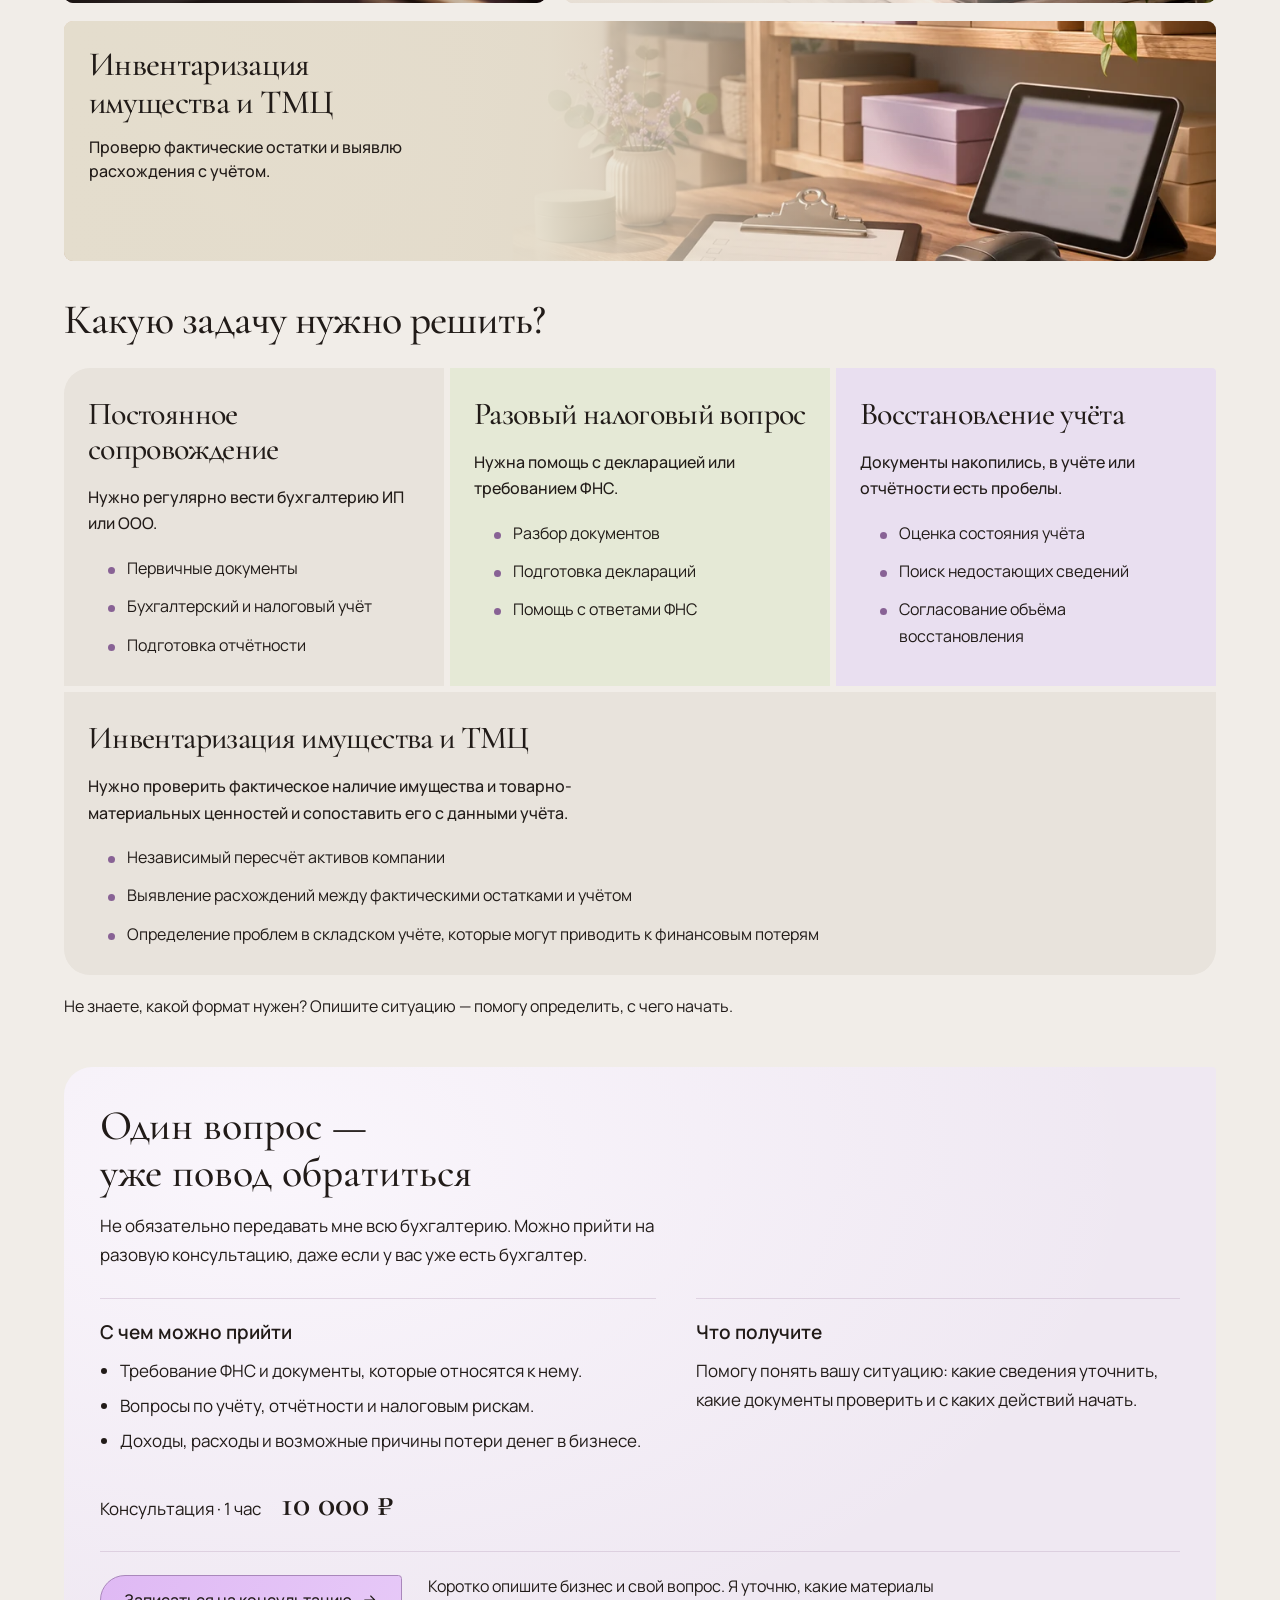
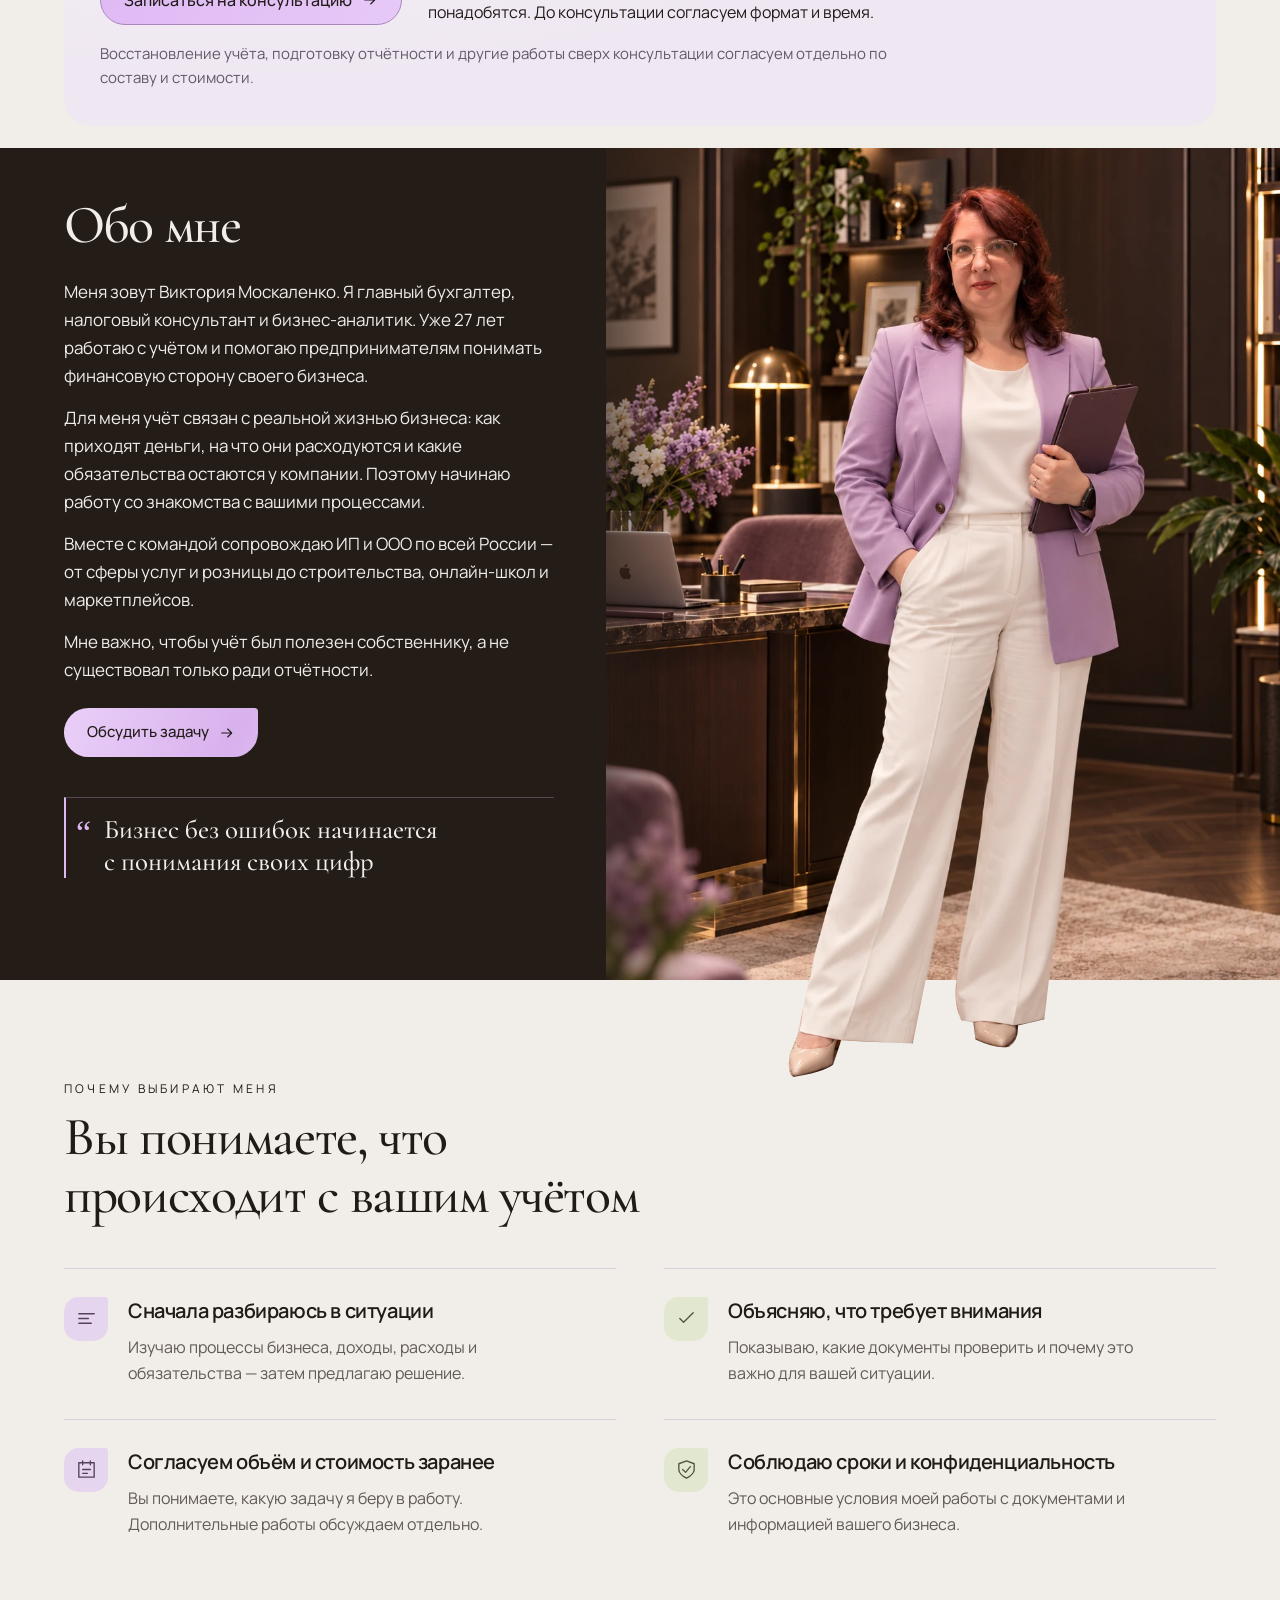
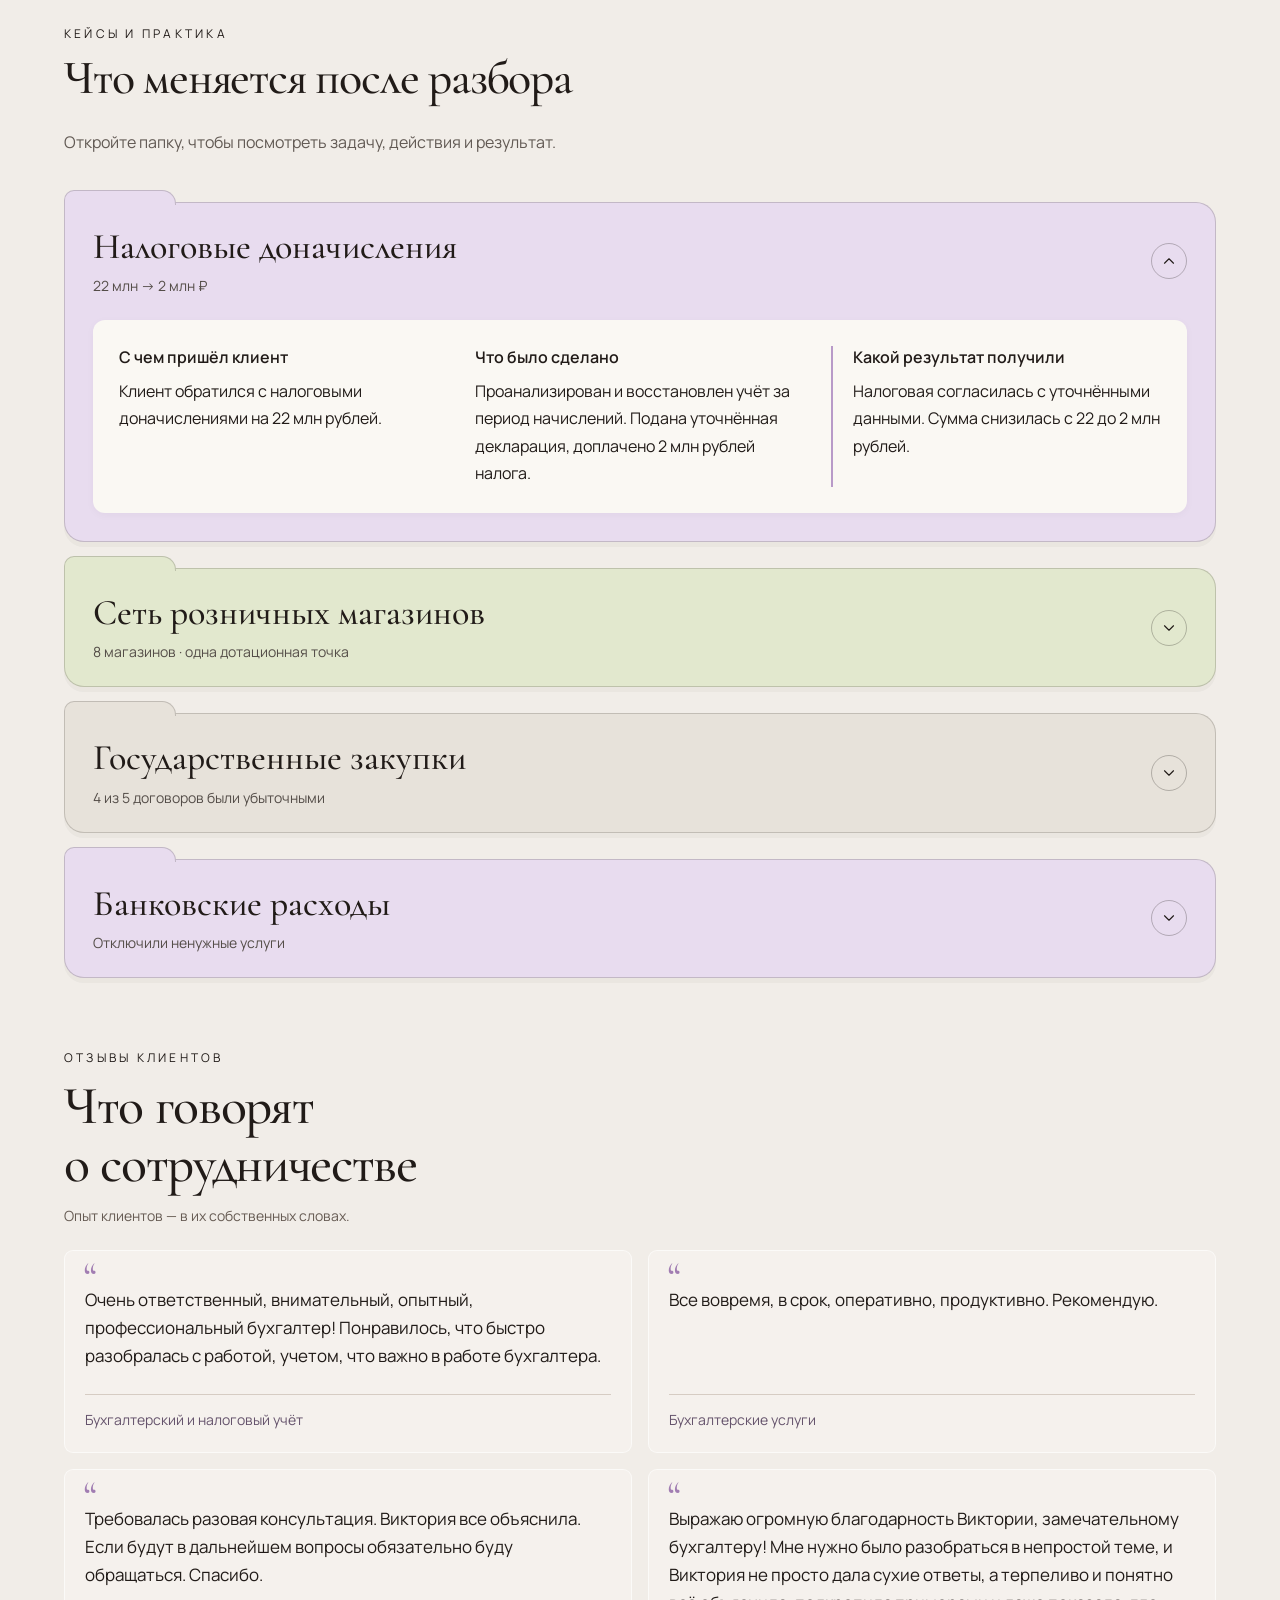
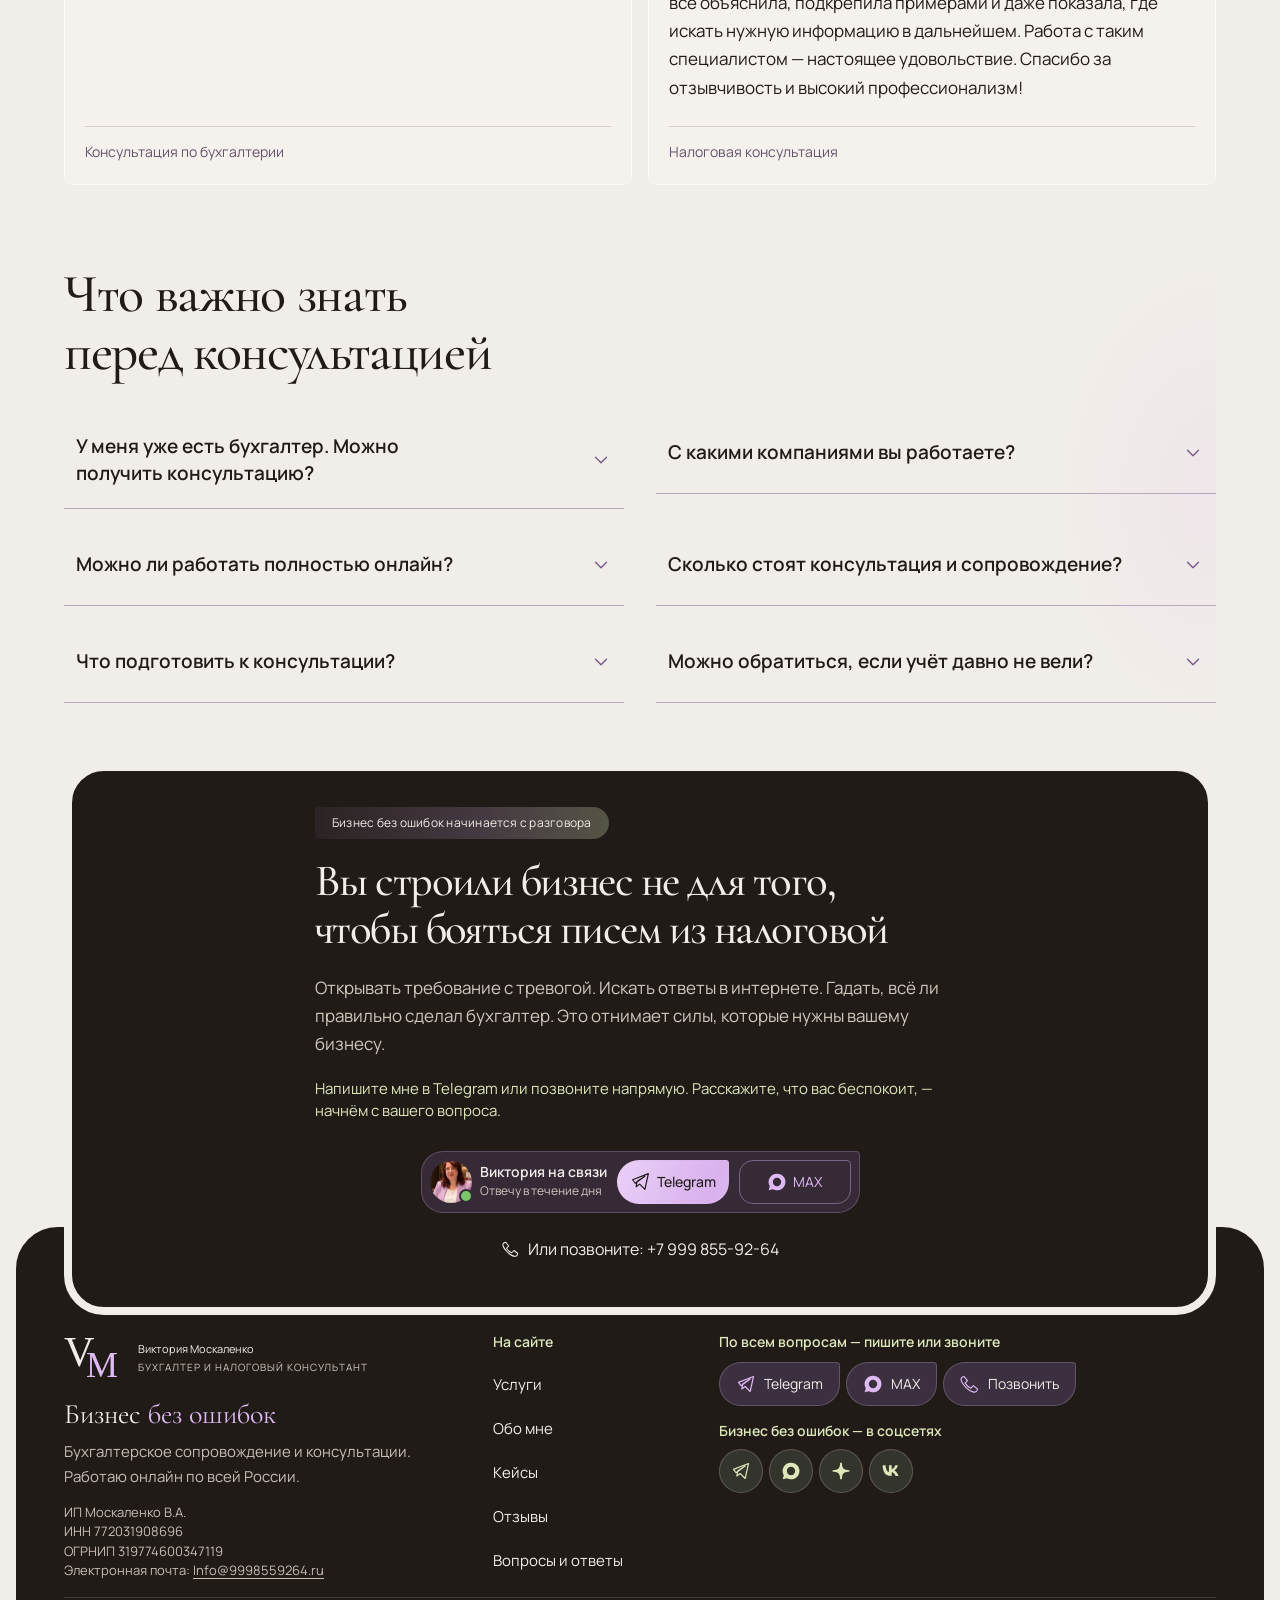
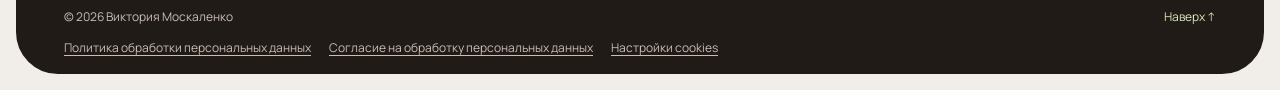
==== commit 5cdbfaac: "Use abbreviated entrepreneur name in footer" ====
--- a/index.html
+++ b/index.html
@@ -73,6 +73,6 @@
 <section class="faq shell" id="faq" aria-labelledby="faq-title"><h2 id="faq-title">Что важно знать<br>перед консультацией</h2><div class="faq-answers"><article class="faq-answer"><h3><button class="faq-trigger" id="faq-question-1" type="button" aria-expanded="true" aria-controls="faq-panel-1"><span>У меня уже есть бухгалтер. Можно получить консультацию?</span><svg viewBox="0 0 24 24" aria-hidden="true"><path d="m6 9 6 6 6-6"/></svg></button></h3><div class="faq-panel" id="faq-panel-1" role="region" aria-labelledby="faq-question-1"><div class="faq-panel-inner"><p>Да. Можно обсудить отдельный вопрос по учёту, налоговым рискам или финансовой стороне бизнеса. Формат и объём консультации согласуем под вашу задачу.</p></div></div></article><article class="faq-answer"><h3><button class="faq-trigger" id="faq-question-2" type="button" aria-expanded="true" aria-controls="faq-panel-2"><span>С какими компаниями вы работаете?</span><svg viewBox="0 0 24 24" aria-hidden="true"><path d="m6 9 6 6 6-6"/></svg></button></h3><div class="faq-panel" id="faq-panel-2" role="region" aria-labelledby="faq-question-2"><div class="faq-panel-inner"><p>Работаю с ИП и ООО по всей России: сфера услуг, розница, строительство, онлайн-школы и маркетплейсы. На первом обращении обсудим особенности вашего бизнеса и задачу.</p></div></div></article><article class="faq-answer"><h3><button class="faq-trigger" id="faq-question-3" type="button" aria-expanded="true" aria-controls="faq-panel-3"><span>Можно ли работать полностью онлайн?</span><svg viewBox="0 0 24 24" aria-hidden="true"><path d="m6 9 6 6 6-6"/></svg></button></h3><div class="faq-panel" id="faq-panel-3" role="region" aria-labelledby="faq-question-3"><div class="faq-panel-inner"><p>Да. Консультации и бухгалтерское сопровождение доступны дистанционно. Способ связи и обмена документами согласуем перед началом работы.</p></div></div></article><article class="faq-answer"><h3><button class="faq-trigger" id="faq-question-4" type="button" aria-expanded="true" aria-controls="faq-panel-4"><span>Сколько стоят консультация и сопровождение?</span><svg viewBox="0 0 24 24" aria-hidden="true"><path d="m6 9 6 6 6-6"/></svg></button></h3><div class="faq-panel" id="faq-panel-4" role="region" aria-labelledby="faq-question-4"><div class="faq-panel-inner"><p>Консультация длится 1 час и стоит 10 000 ₽. Стоимость сопровождения и дополнительных работ рассчитываю индивидуально: она зависит от задачи, объёма документов и состояния учёта.</p></div></div></article><article class="faq-answer"><h3><button class="faq-trigger" id="faq-question-5" type="button" aria-expanded="true" aria-controls="faq-panel-5"><span>Что подготовить к консультации?</span><svg viewBox="0 0 24 24" aria-hidden="true"><path d="m6 9 6 6 6-6"/></svg></button></h3><div class="faq-panel" id="faq-panel-5" role="region" aria-labelledby="faq-question-5"><div class="faq-panel-inner"><p>Коротко опишите ваш бизнес и вопрос, который хотите решить. Если речь о конкретном документе или требовании, сообщите об этом при записи: уточним, какие материалы понадобятся.</p></div></div></article><article class="faq-answer"><h3><button class="faq-trigger" id="faq-question-6" type="button" aria-expanded="true" aria-controls="faq-panel-6"><span>Можно обратиться, если учёт давно не вели?</span><svg viewBox="0 0 24 24" aria-hidden="true"><path d="m6 9 6 6 6-6"/></svg></button></h3><div class="faq-panel" id="faq-panel-6" role="region" aria-labelledby="faq-question-6"><div class="faq-panel-inner"><p>Да, я занимаюсь восстановлением учёта. Начнём с оценки текущей ситуации и имеющихся документов, затем определим объём восстановления.</p></div></div></article></div></section>
 <section class="contact shell" id="contact" aria-labelledby="contact-title"><div class="contact-bar"><div><p class="gradient-label">Бизнес без ошибок начинается с разговора</p><h2 id="contact-title">Вы строили бизнес не для того, чтобы бояться писем из налоговой</h2><p class="contact-description">Открывать требование с тревогой. Искать ответы в интернете. Гадать, всё ли правильно сделал бухгалтер. Это отнимает силы, которые нужны вашему бизнесу.</p><p class="contact-prompt">Напишите мне в Telegram или позвоните напрямую. Расскажите, что вас беспокоит, — начнём с вашего вопроса.</p></div><div class="contact-options"><div class="personal-contact"><div class="personal-contact-person"><span class="personal-contact-avatar"><span class="personal-contact-photo"><img src="assets/optimized/victoria-avatar.webp" width="1122" height="1402" alt="" loading="lazy" decoding="async"></span><span class="contact-available-dot" aria-hidden="true"></span></span><div><strong>Виктория на связи</strong><span>Отвечу в течение дня</span></div></div><a class="button lavender personal-contact-link" aria-label="Написать Виктории в Telegram" href="https://t.me/va9998559264" target="_blank" rel="noopener noreferrer"><svg aria-hidden="true"><use href="#telegram"/></svg><span>Telegram</span></a><a class="personal-contact-max" aria-label="Написать Виктории в MAX" title="Написать в MAX" href="https://max.ru/u/f9LHodD0cOKcvzY1MMMkOJXTP7jA3j_sU9ZykA98SSbPlLqDbWfJHhDuvBs" target="_blank" rel="noopener noreferrer"><svg aria-hidden="true"><use href="#max"/></svg><span>MAX</span></a></div><a class="contact-direct-phone" href="tel:+79998559264"><svg aria-hidden="true"><use href="#phone"/></svg><span>Или позвоните: +7 999 855-92-64</span></a></div></div></section>
 </main>
-<footer class="footer" id="footer"><div class="shell"><div class="footer-grid"><div class="footer-intro"><a class="brand" href="#top"><span class="monogram" aria-hidden="true">V<span>M</span></span><span>Виктория Москаленко<small>Бухгалтер и налоговый консультант</small></span></a><p><span class="footer-business-word">Бизнес</span> без ошибок</p><span>Бухгалтерское сопровождение и консультации.<br>Работаю онлайн по всей России.</span><p class="footer-requisites">ИП Виктория Москаленко<br>ИНН 772031908696<br>ОГРНИП 319774600347119<br>Электронная почта: <a href="mailto:Info@9998559264.ru">Info@9998559264.ru</a></p></div><nav class="footer-nav" aria-label="Навигация внизу страницы"><h3>На сайте</h3><a href="#services">Услуги</a><a href="#about">Обо мне</a><a href="#practice">Кейсы</a><a href="#reviews">Отзывы</a><a href="#faq">Вопросы и ответы</a></nav><div class="footer-reach" id="footer-contacts" tabindex="-1"><h3>По всем вопросам — пишите или звоните</h3><div class="social-chips" aria-label="Способы связи"><a class="social-chip" href="https://t.me/va9998559264" target="_blank" rel="noopener noreferrer" aria-label="Написать мне в Telegram"><svg aria-hidden="true"><use href="#telegram"/></svg><span>Telegram</span></a><a class="social-chip" href="https://max.ru/u/f9LHodD0cOKcvzY1MMMkOJXTP7jA3j_sU9ZykA98SSbPlLqDbWfJHhDuvBs" target="_blank" rel="noopener noreferrer" aria-label="Написать мне в MAX"><svg aria-hidden="true"><use href="#max"/></svg><span>MAX</span></a><a class="social-chip" href="tel:+79998559264" aria-label="Позвонить: +7 999 855-92-64" title="+7 999 855-92-64"><svg aria-hidden="true"><use href="#phone"/></svg><span>Позвонить</span></a></div><h3 class="footer-public-title">Бизнес без ошибок — в соцсетях</h3><div class="social-chips social-chips-public" aria-label="Каналы и публикации"><a class="social-chip" href="https://t.me/bisnes_bes_oshibok" target="_blank" rel="noopener noreferrer" aria-label="Публикации в Telegram" title="Telegram"><svg aria-hidden="true"><use href="#telegram"/></svg></a><a class="social-chip" href="https://max.ru/id772031908696_biz" target="_blank" rel="noopener noreferrer" aria-label="Публикации в MAX" title="MAX"><svg aria-hidden="true"><use href="#max"/></svg></a><a class="social-chip" href="https://dzen.ru/id/5d626cc0ac412400aeb2bc1b" target="_blank" rel="noopener noreferrer" aria-label="Публикации в Дзен" title="Дзен"><svg aria-hidden="true"><use href="#dzen"/></svg></a><a class="social-chip" href="https://vk.ru/bisnesbesoshibok" target="_blank" rel="noopener noreferrer" aria-label="Публикации в VK" title="VK"><svg aria-hidden="true"><use href="#vk"/></svg></a></div></div></div><div class="footer-bottom"><span>© 2026 Виктория Москаленко</span><div class="footer-docs"><a href="privacy.html">Политика обработки персональных данных</a><a href="consent.html">Согласие на обработку персональных данных</a><button type="button" class="cookie-settings" data-cookie-settings>Настройки cookies</button></div><a class="footer-top" href="#top">Наверх ↑</a></div></div></footer>
+<footer class="footer" id="footer"><div class="shell"><div class="footer-grid"><div class="footer-intro"><a class="brand" href="#top"><span class="monogram" aria-hidden="true">V<span>M</span></span><span>Виктория Москаленко<small>Бухгалтер и налоговый консультант</small></span></a><p><span class="footer-business-word">Бизнес</span> без ошибок</p><span>Бухгалтерское сопровождение и консультации.<br>Работаю онлайн по всей России.</span><p class="footer-requisites">ИП Москаленко В.А.<br>ИНН 772031908696<br>ОГРНИП 319774600347119<br>Электронная почта: <a href="mailto:Info@9998559264.ru">Info@9998559264.ru</a></p></div><nav class="footer-nav" aria-label="Навигация внизу страницы"><h3>На сайте</h3><a href="#services">Услуги</a><a href="#about">Обо мне</a><a href="#practice">Кейсы</a><a href="#reviews">Отзывы</a><a href="#faq">Вопросы и ответы</a></nav><div class="footer-reach" id="footer-contacts" tabindex="-1"><h3>По всем вопросам — пишите или звоните</h3><div class="social-chips" aria-label="Способы связи"><a class="social-chip" href="https://t.me/va9998559264" target="_blank" rel="noopener noreferrer" aria-label="Написать мне в Telegram"><svg aria-hidden="true"><use href="#telegram"/></svg><span>Telegram</span></a><a class="social-chip" href="https://max.ru/u/f9LHodD0cOKcvzY1MMMkOJXTP7jA3j_sU9ZykA98SSbPlLqDbWfJHhDuvBs" target="_blank" rel="noopener noreferrer" aria-label="Написать мне в MAX"><svg aria-hidden="true"><use href="#max"/></svg><span>MAX</span></a><a class="social-chip" href="tel:+79998559264" aria-label="Позвонить: +7 999 855-92-64" title="+7 999 855-92-64"><svg aria-hidden="true"><use href="#phone"/></svg><span>Позвонить</span></a></div><h3 class="footer-public-title">Бизнес без ошибок — в соцсетях</h3><div class="social-chips social-chips-public" aria-label="Каналы и публикации"><a class="social-chip" href="https://t.me/bisnes_bes_oshibok" target="_blank" rel="noopener noreferrer" aria-label="Публикации в Telegram" title="Telegram"><svg aria-hidden="true"><use href="#telegram"/></svg></a><a class="social-chip" href="https://max.ru/id772031908696_biz" target="_blank" rel="noopener noreferrer" aria-label="Публикации в MAX" title="MAX"><svg aria-hidden="true"><use href="#max"/></svg></a><a class="social-chip" href="https://dzen.ru/id/5d626cc0ac412400aeb2bc1b" target="_blank" rel="noopener noreferrer" aria-label="Публикации в Дзен" title="Дзен"><svg aria-hidden="true"><use href="#dzen"/></svg></a><a class="social-chip" href="https://vk.ru/bisnesbesoshibok" target="_blank" rel="noopener noreferrer" aria-label="Публикации в VK" title="VK"><svg aria-hidden="true"><use href="#vk"/></svg></a></div></div></div><div class="footer-bottom"><span>© 2026 Виктория Москаленко</span><div class="footer-docs"><a href="privacy.html">Политика обработки персональных данных</a><a href="consent.html">Согласие на обработку персональных данных</a><button type="button" class="cookie-settings" data-cookie-settings>Настройки cookies</button></div><a class="footer-top" href="#top">Наверх ↑</a></div></div></footer>
 <aside class="cookie-notice" aria-labelledby="cookie-title" hidden><div><h2 id="cookie-title">Cookies</h2><p>Сохраняем ваш выбор в техническом cookie на 180 дней. Аналитика и рекламные трекеры не используются. <a href="privacy.html#cookies">Подробнее в политике</a></p></div><div class="cookie-actions"><button class="button" type="button" data-cookie-choice="accept">Принять</button><button class="button" type="button" data-cookie-choice="reject">Отклонить</button></div></aside>
 </body></html>
